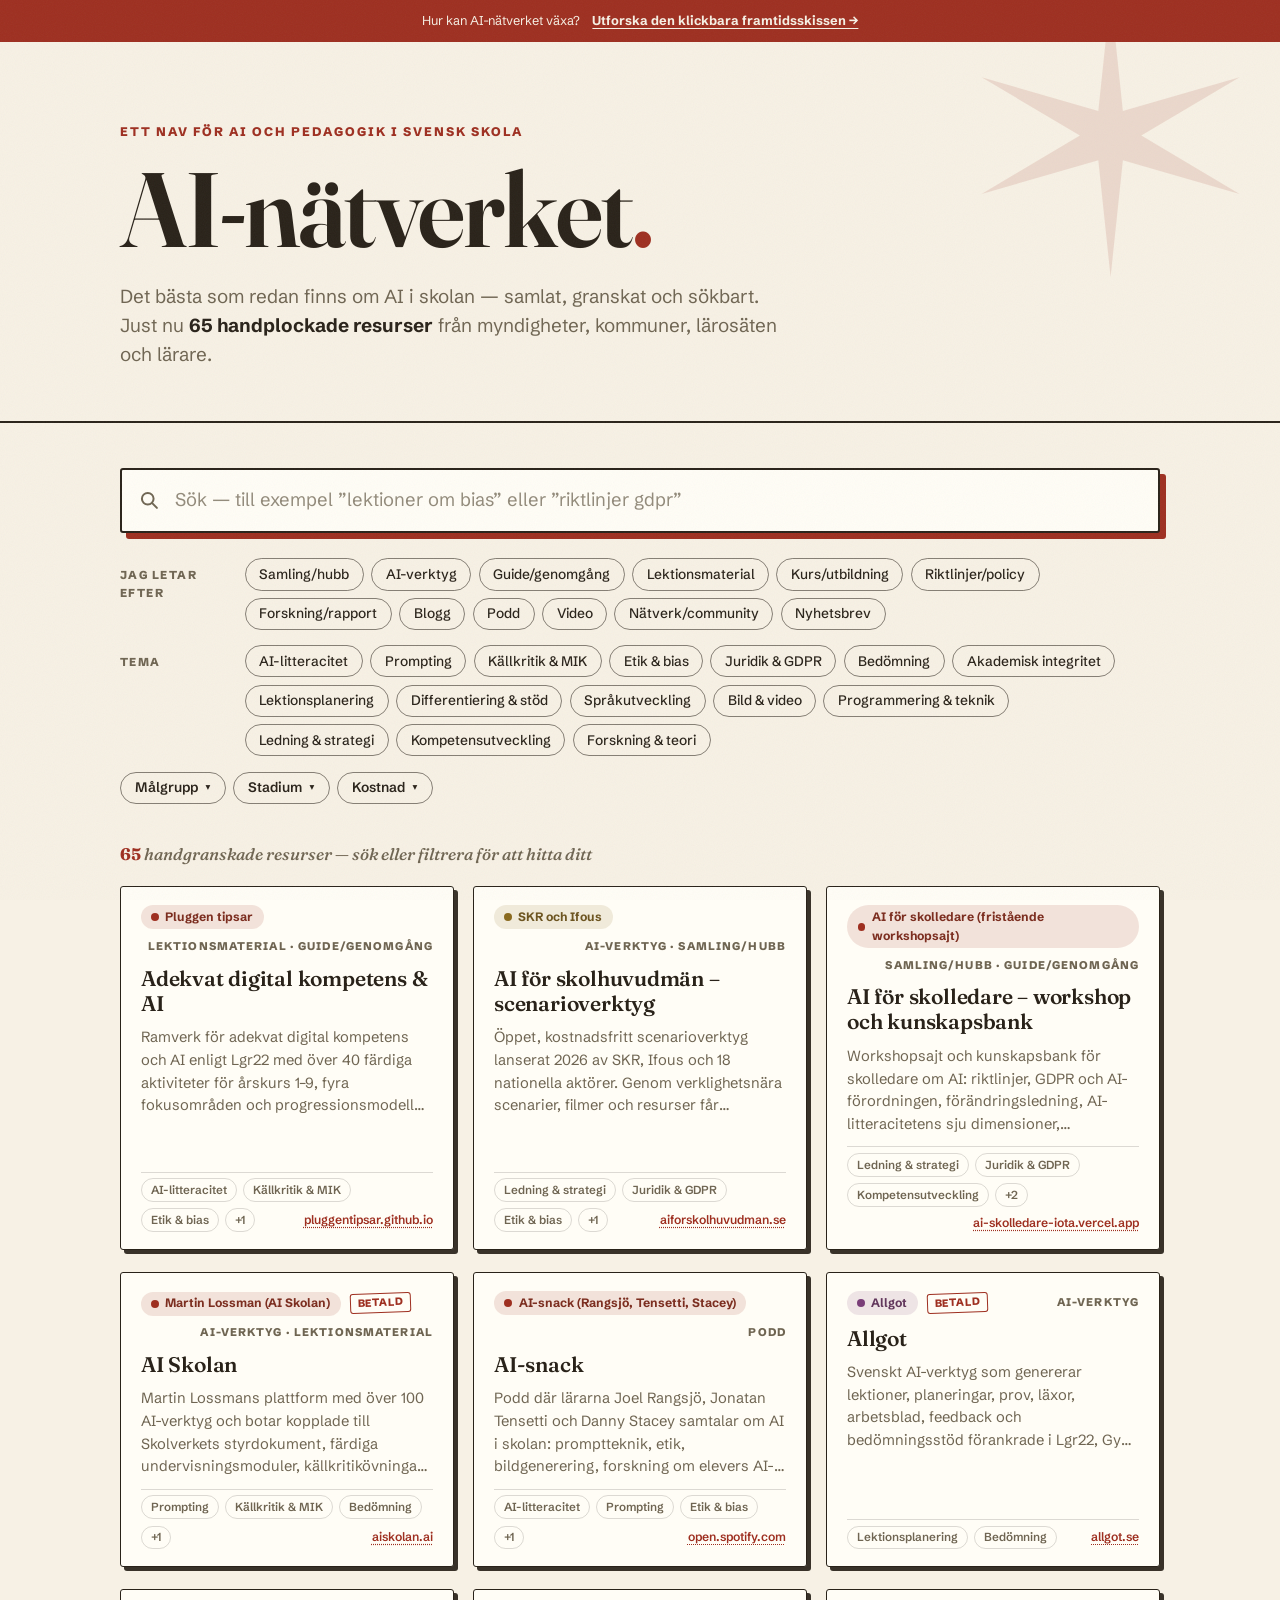
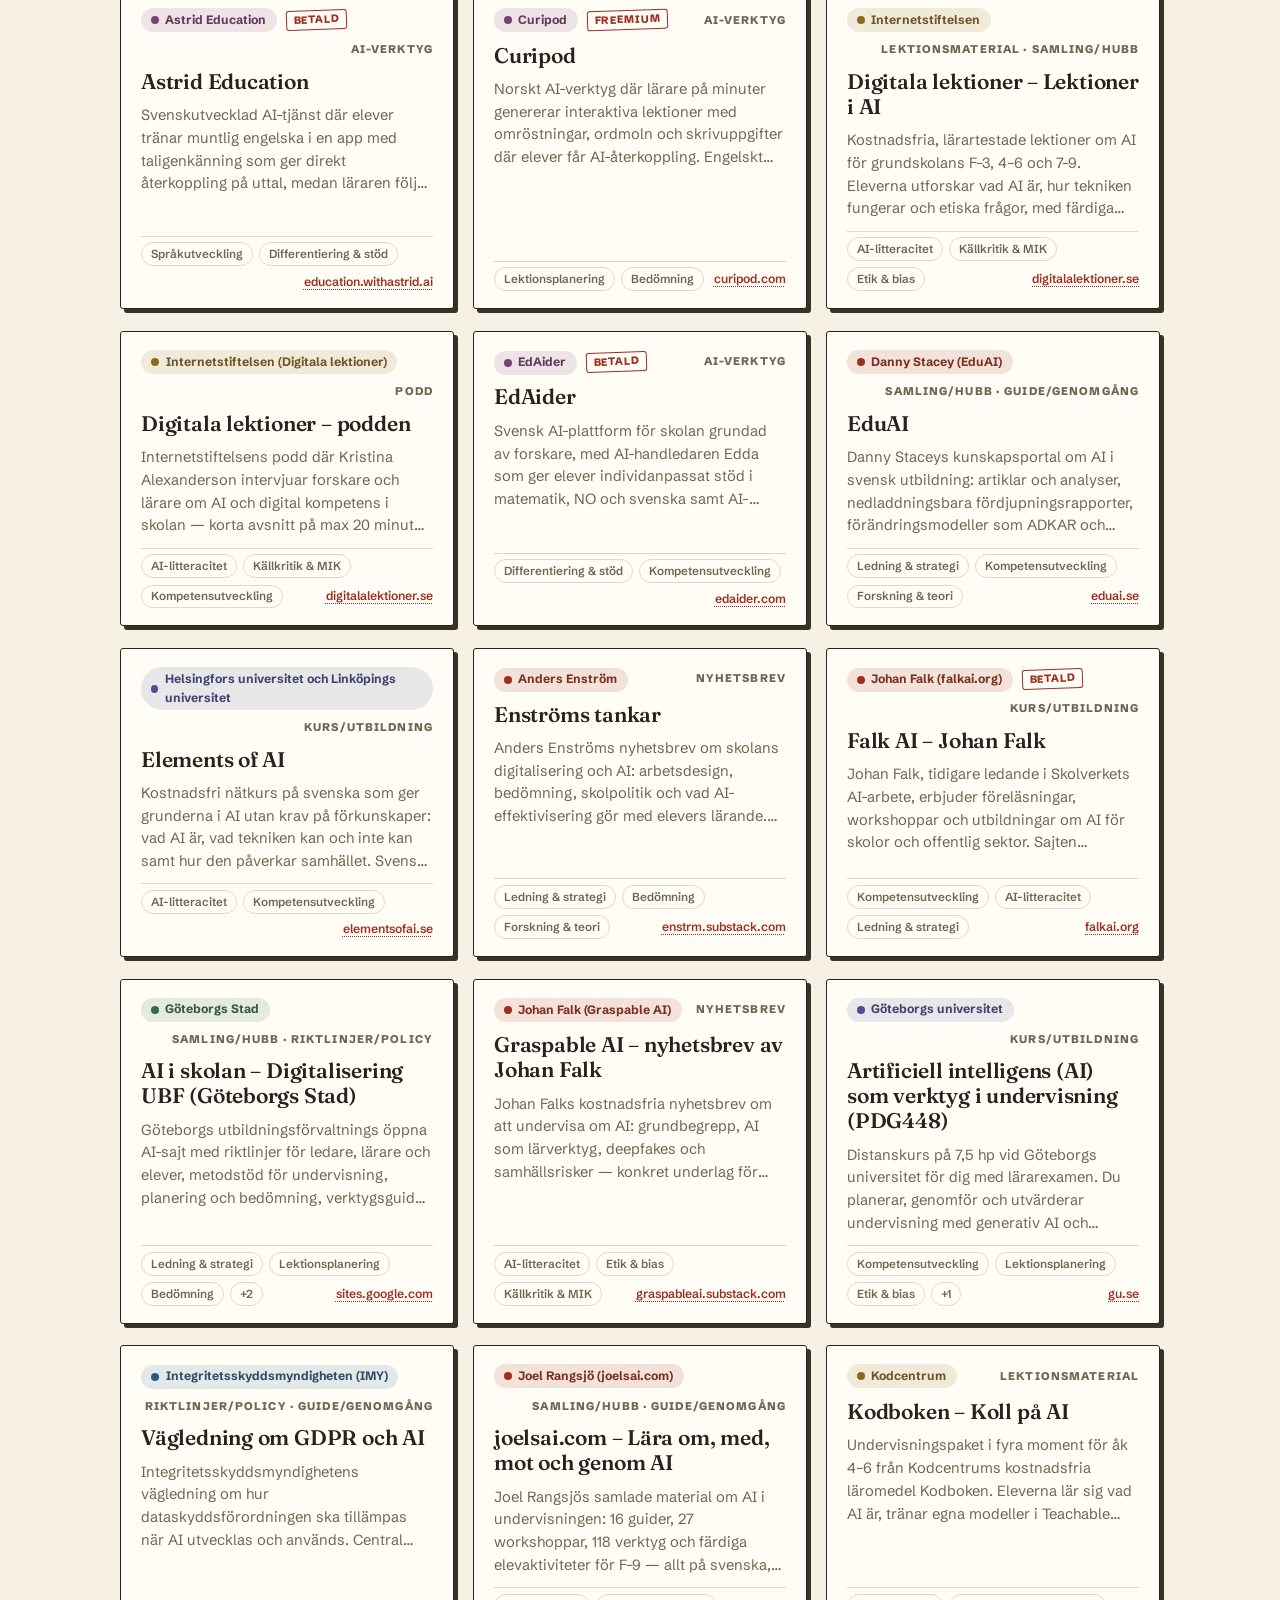
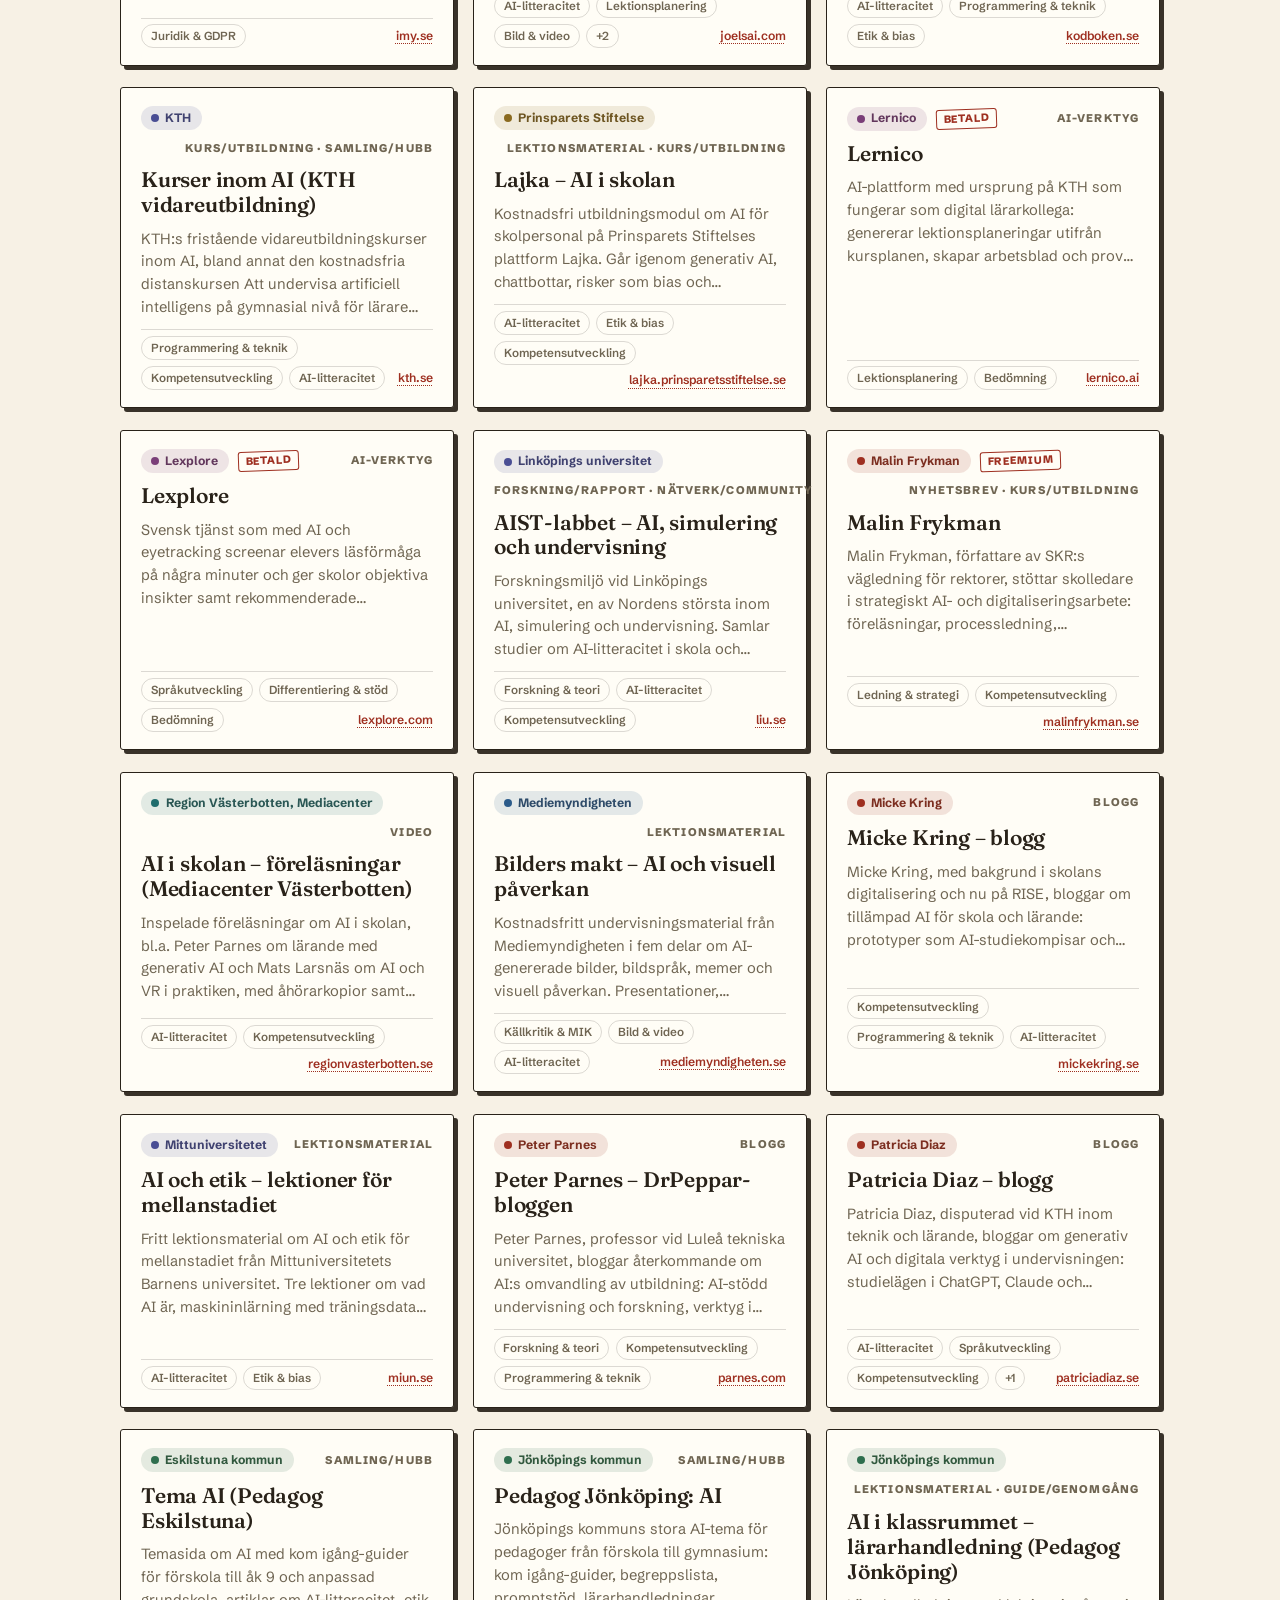
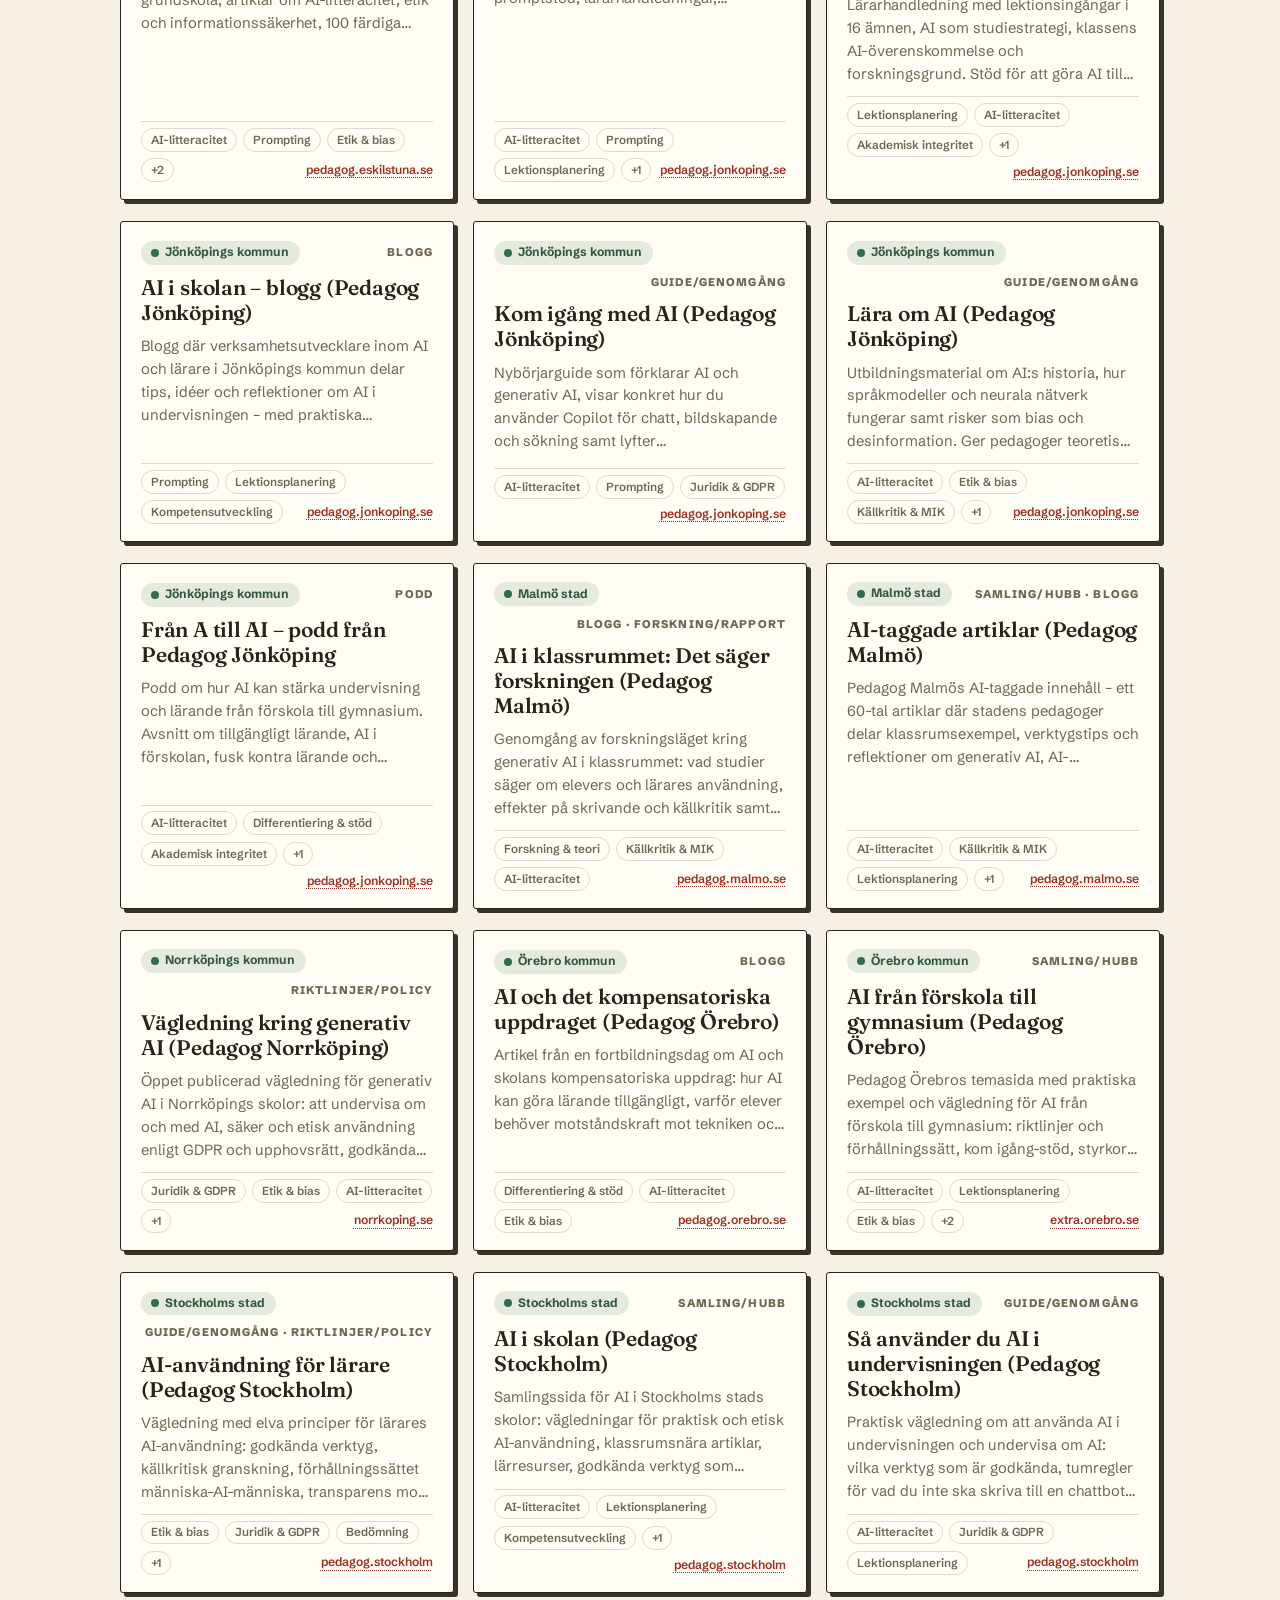
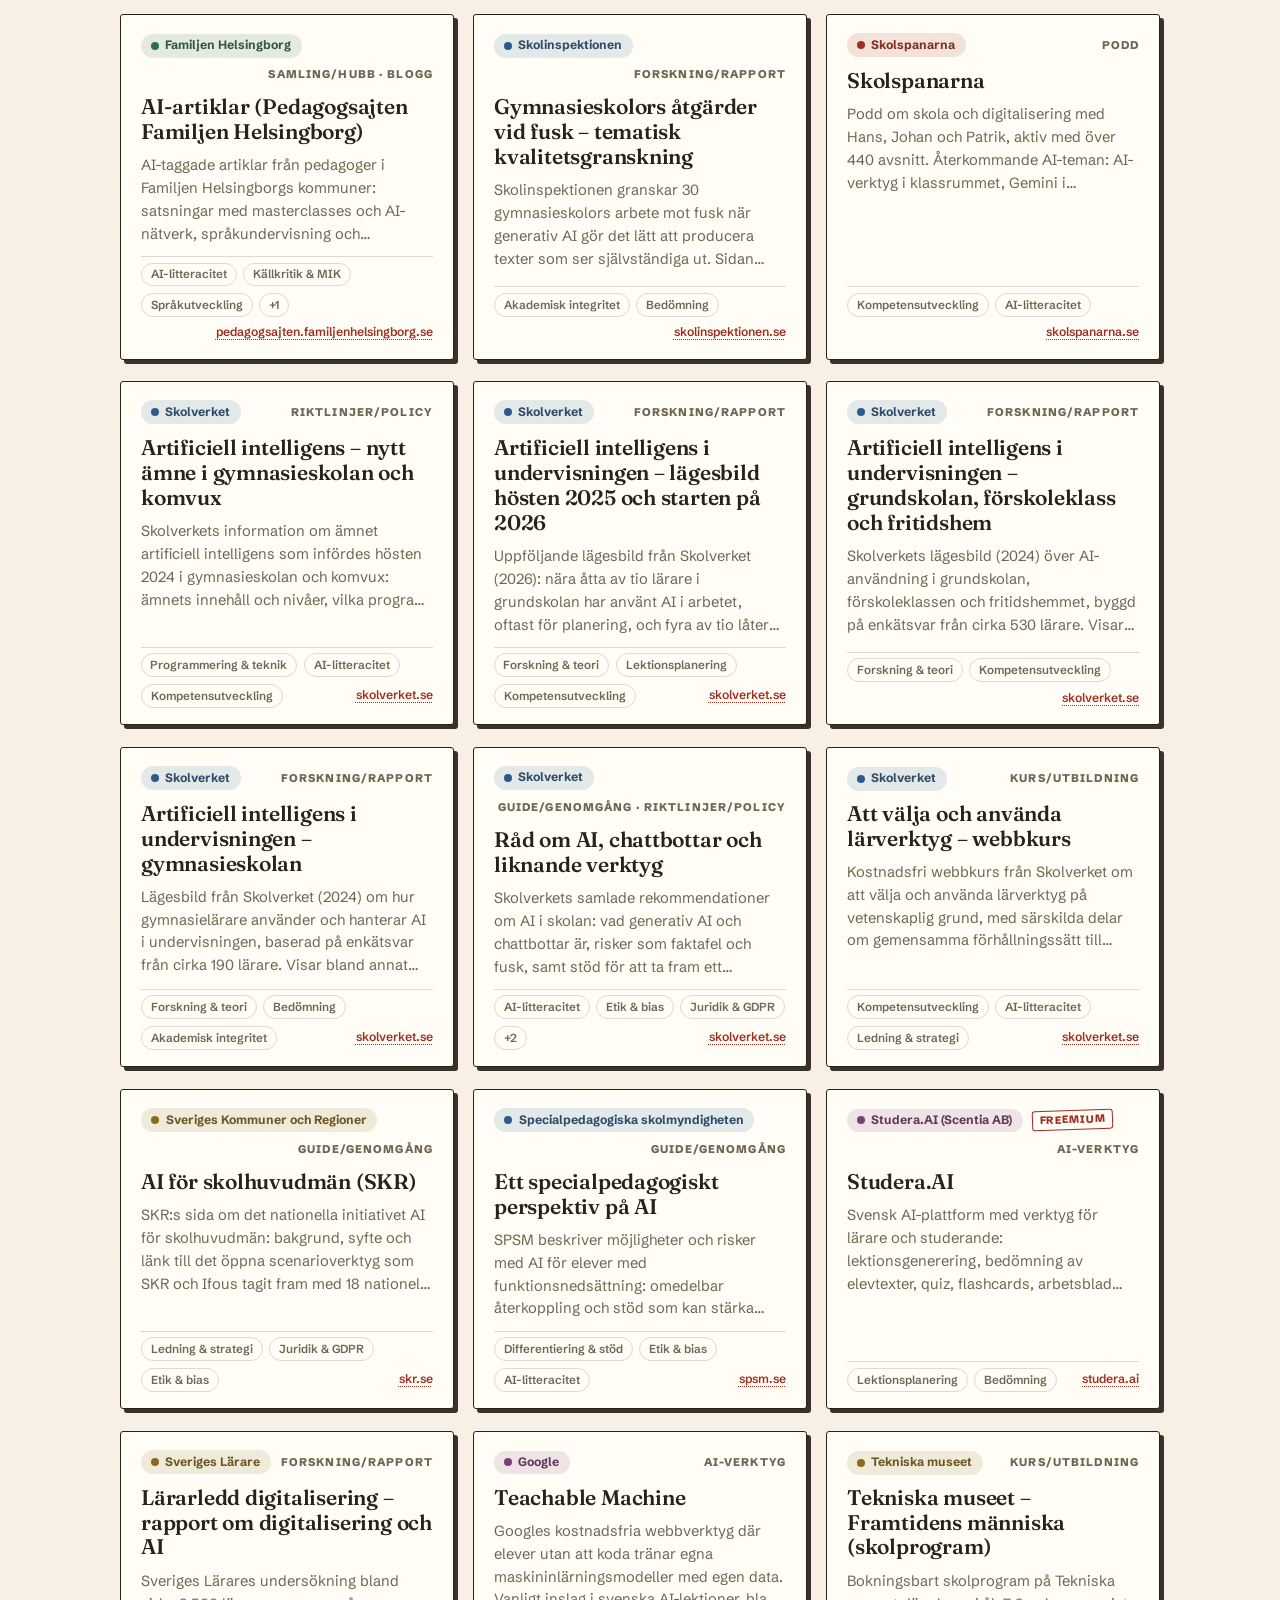
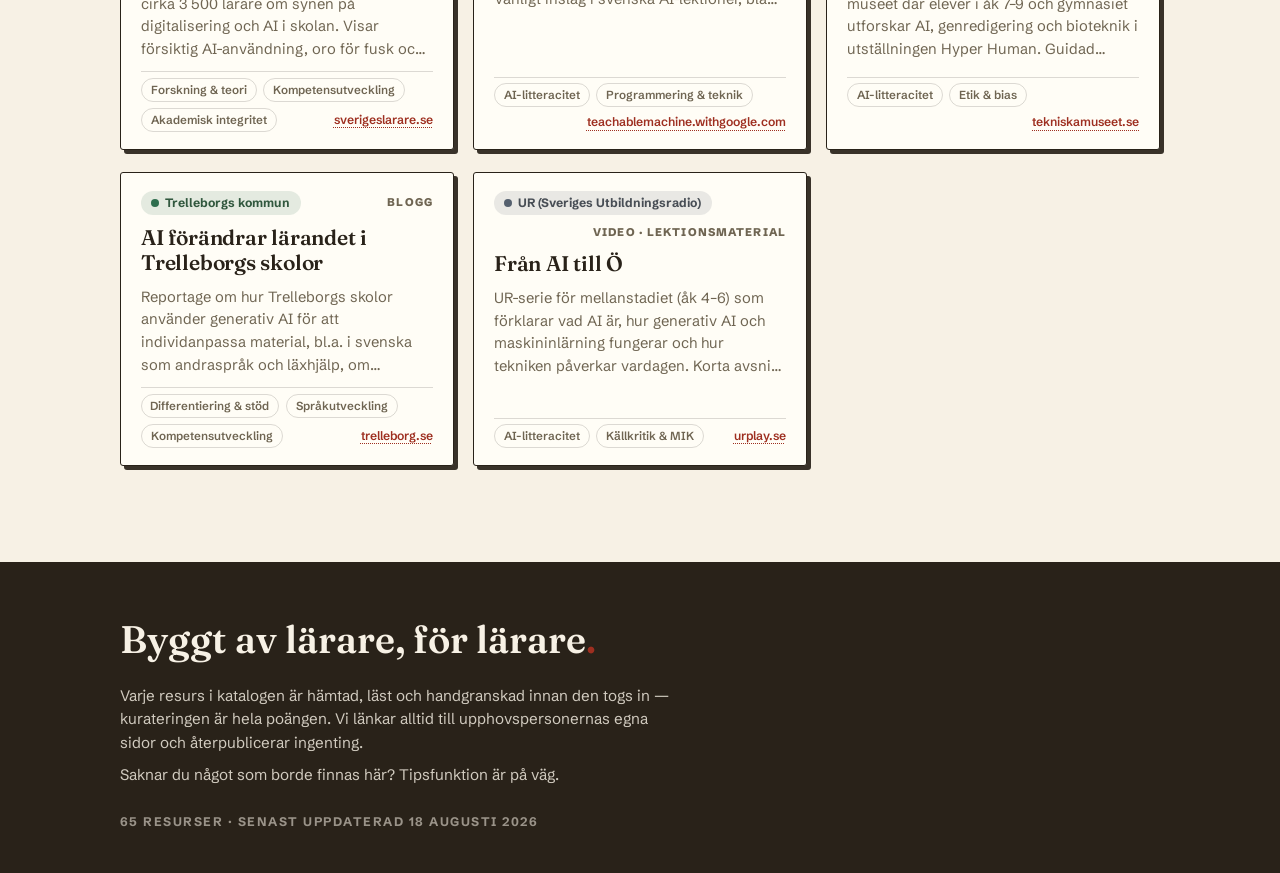
==== site/index.html @ 10282c3c "Jonkopingspiloten: insamlare, prototyp och modelldokument Indexeringspilot mot Pedagog Jonkoping med" ====
<!doctype html>
<html lang="sv">
<head>
  <meta charset="utf-8">
  <meta name="viewport" content="width=device-width, initial-scale=1">
  <title>AI-nätverket — AI och pedagogik i svensk skola</title>
  <meta name="description" content="Det bästa som redan finns om AI i skolan — samlat, granskat och sökbart. Guider, lektioner, verktyg, riktlinjer och forskning från myndigheter, kommuner och lärare.">
  <link rel="preconnect" href="https://fonts.googleapis.com">
  <link rel="preconnect" href="https://fonts.gstatic.com" crossorigin>
  <link href="https://fonts.googleapis.com/css2?family=Fraunces:ital,opsz,wght,SOFT,WONK@0,9..144,300..900,0,0..1;1,9..144,300..900,0,0..1&family=Schibsted+Grotesk:ital,wght@0,400..900;1,400..900&display=swap" rel="stylesheet">
  <link rel="stylesheet" href="stil.css">
  <link rel="icon" href="data:image/svg+xml,%3Csvg xmlns='http://www.w3.org/2000/svg' viewBox='0 0 100 100'%3E%3Ctext y='80' font-size='90'%3E✳%3C/text%3E%3C/svg%3E">
</head>
<body>

<aside class="prototyp-lank"><span>Hur kan AI-nätverket växa?</span> <a href="prototyp/index.html">Utforska den klickbara framtidsskissen →</a></aside>

<header class="topp">
  <div class="ram topp__inre">
    <svg class="topp__stjarna" viewBox="0 0 100 100" aria-hidden="true">
      <g transform="translate(50 50)">
        <path d="M0-46 L4-8 L42-19 L10 0 L42 19 L4 8 L0 46 L-4 8 L-42 19 L-10 0 L-42-19 L-4-8 Z" fill="currentColor"/>
      </g>
    </svg>
    <p class="topp__overrad">Ett nav för AI och pedagogik i svensk skola</p>
    <h1 class="topp__rubrik">AI-nätverket<span class="topp__punkt">.</span></h1>
    <p class="topp__ingress">
      Det bästa som redan finns om AI i skolan — samlat, granskat och sökbart.
      <span id="ingress-stat"></span>
    </p>
  </div>
</header>

<main>
  <section class="sok ram" aria-label="Sök i katalogen">
    <div class="sok__falt">
      <svg class="sok__ikon" viewBox="0 0 24 24" aria-hidden="true"><circle cx="10.5" cy="10.5" r="7" fill="none" stroke="currentColor" stroke-width="2.4"/><line x1="15.8" y1="15.8" x2="21.5" y2="21.5" stroke="currentColor" stroke-width="2.4" stroke-linecap="round"/></svg>
      <input id="sokfalt" type="search" autocomplete="off" spellcheck="false"
             placeholder="Sök — till exempel ”lektioner om bias” eller ”riktlinjer gdpr”"
             aria-label="Sök i katalogen">
      <button id="rensa-sok" class="sok__rensa" type="button" hidden aria-label="Rensa sökningen">×</button>
    </div>

    <div class="filter">
      <div class="filter__grupp" data-grupp="typ">
        <span class="filter__etikett">Jag letar efter</span>
        <div class="chips" id="chips-typ" role="group" aria-label="Filtrera på resurstyp"></div>
      </div>
      <div class="filter__grupp" data-grupp="teman">
        <span class="filter__etikett">Tema</span>
        <div class="chips" id="chips-teman" role="group" aria-label="Filtrera på tema"></div>
      </div>
      <div class="filter__rad">
        <details class="meny" data-grupp="malgrupp">
          <summary>Målgrupp<span class="meny__antal" hidden></span></summary>
          <div class="meny__lista"></div>
        </details>
        <details class="meny" data-grupp="stadium">
          <summary>Stadium<span class="meny__antal" hidden></span></summary>
          <div class="meny__lista"></div>
        </details>
        <details class="meny" data-grupp="kostnad">
          <summary>Kostnad<span class="meny__antal" hidden></span></summary>
          <div class="meny__lista"></div>
        </details>
        <button id="rensa-allt" class="filter__rensa" type="button" hidden>Rensa alla filter</button>
      </div>
    </div>
  </section>

  <section class="resultat ram" aria-label="Sökresultat">
    <p class="resultat__antal" id="antal" role="status" aria-live="polite"></p>
    <div class="kortnat" id="kortnat"></div>
    <div class="tomt" id="tomt" hidden>
      <p class="tomt__stjarna" aria-hidden="true">✳</p>
      <p class="tomt__rubrik">Inget här — än.</p>
      <p>Ingen resurs matchar sökningen. Prova ett bredare ord, eller
         <button class="tomt__knapp" id="tomt-rensa" type="button">rensa allt</button>.</p>
    </div>
  </section>
</main>

<footer class="fot">
  <div class="ram fot__inre">
    <p class="fot__rubrik">Byggt av lärare, för lärare<span class="topp__punkt">.</span></p>
    <p class="fot__text">
      Varje resurs i katalogen är hämtad, läst och handgranskad innan den togs in — kurateringen är
      hela poängen. Vi länkar alltid till upphovspersonernas egna sidor och återpublicerar ingenting.
    </p>
    <p class="fot__text">Saknar du något som borde finnas här? Tipsfunktion är på väg.</p>
    <p class="fot__meta" id="fot-meta"></p>
  </div>
</footer>

<script src="data.js"></script>
<script src="app.js"></script>
</body>
</html>
---- site/stil.css ----
/* AI-nätverket — svensk folkbildning möter modern redaktionell design.
   Papper, bläck och falurött; Fraunces + Schibsted Grotesk. */

:root {
  --papper: #f7f1e5;
  --kort: #fffdf6;
  --black: #292219;
  --dampad: #6f6552;
  --falu: #9e2f20;
  --falu-djup: #7f2417;
  --linje: rgba(41, 34, 25, 0.55);
  --linje-svag: rgba(41, 34, 25, 0.16);
  --skugga: rgba(41, 34, 25, 0.92);

  --k-myndighet: #2b5b8a;
  --k-kommun: #2e6e4e;
  --k-region: #1f6d6d;
  --k-larosate: #4a4e94;
  --k-organisation: #8a6a1f;
  --k-foretag: #7a3e78;
  --k-privatperson: #9e2f20;
  --k-media: #55606e;

  --display: "Fraunces", Georgia, "Times New Roman", serif;
  --grotesk: "Schibsted Grotesk", "Segoe UI", system-ui, sans-serif;
}

@media (prefers-color-scheme: dark) {
  :root {
    --papper: #1a1712;
    --kort: #232019;
    --black: #ede4d3;
    --dampad: #a89b83;
    --falu: #e0684a;
    --falu-djup: #f08a6e;
    --linje: rgba(237, 228, 211, 0.6);
    --linje-svag: rgba(237, 228, 211, 0.16);
    --skugga: rgba(0, 0, 0, 0.9);

    --k-myndighet: #7aaad8;
    --k-kommun: #7dbb97;
    --k-region: #6fb8b8;
    --k-larosate: #9c9fd8;
    --k-organisation: #cfa84e;
    --k-foretag: #c489c2;
    --k-privatperson: #e0846a;
    --k-media: #9fadbd;
  }
}

* { box-sizing: border-box; margin: 0; padding: 0; }

html { scroll-behavior: smooth; }

body {
  font-family: var(--grotesk);
  font-size: 1rem;
  line-height: 1.55;
  color: var(--black);
  background: var(--papper);
  -webkit-font-smoothing: antialiased;
}

/* Pappersgryn över hela sidan */
body::after {
  content: "";
  position: fixed;
  inset: 0;
  z-index: 999;
  pointer-events: none;
  opacity: 0.05;
  background-image: url("data:image/svg+xml,%3Csvg xmlns='http://www.w3.org/2000/svg' width='140' height='140'%3E%3Cfilter id='n'%3E%3CfeTurbulence type='fractalNoise' baseFrequency='0.9' numOctaves='2'/%3E%3C/filter%3E%3Crect width='140' height='140' filter='url(%23n)'/%3E%3C/svg%3E");
}

::selection { background: var(--falu); color: var(--papper); }

:focus-visible { outline: 3px solid var(--falu); outline-offset: 3px; }

.prototyp-lank { display: flex; flex-wrap: wrap; justify-content: center; gap: 0.3rem 0.8rem; padding: 0.7rem 1rem; background: var(--falu); color: var(--papper); font-size: 0.8rem; }
.prototyp-lank a { color: inherit; font-weight: 700; text-underline-offset: 3px; }

.ram { max-width: 1120px; margin-inline: auto; padding-inline: clamp(1.1rem, 4vw, 2.5rem); }

/* ---------- Masthuvud ---------- */

.topp { border-bottom: 2px solid var(--black); overflow: hidden; }

.topp__inre { position: relative; padding-block: clamp(2.6rem, 7vw, 5rem) clamp(2rem, 5vw, 3.2rem); }

.topp__stjarna {
  position: absolute;
  top: clamp(-60px, -6vw, -20px);
  right: clamp(-70px, -5vw, -20px);
  width: clamp(160px, 24vw, 320px);
  color: var(--falu);
  opacity: 0.12;
  animation: snurr 90s linear infinite;
}

@keyframes snurr { to { transform: rotate(360deg); } }

.topp__overrad {
  font-weight: 800;
  font-size: 0.78rem;
  letter-spacing: 0.16em;
  text-transform: uppercase;
  color: var(--falu);
  margin-bottom: 1rem;
}

.topp__rubrik {
  font-family: var(--display);
  font-weight: 620;
  font-variation-settings: "SOFT" 0, "WONK" 1;
  font-size: clamp(3rem, 9.5vw, 6.6rem);
  line-height: 0.98;
  letter-spacing: -0.02em;
  max-width: 14ch;
}

.topp__punkt { color: var(--falu); }

.topp__ingress {
  margin-top: 1.3rem;
  font-size: clamp(1.02rem, 1.6vw, 1.18rem);
  max-width: 56ch;
  color: var(--dampad);
}

.topp__ingress strong { color: var(--black); font-weight: 700; }

/* ---------- Sök ---------- */

.sok { padding-block: clamp(1.8rem, 4vw, 2.8rem) 0.6rem; }

.sok__falt {
  position: relative;
  display: flex;
  align-items: center;
  background: var(--kort);
  border: 2px solid var(--black);
  border-radius: 3px;
  box-shadow: 6px 6px 0 var(--falu);
  transition: box-shadow 0.18s ease, transform 0.18s ease;
}

.sok__falt:focus-within { transform: translate(-2px, -2px); box-shadow: 9px 9px 0 var(--falu); }

.sok__ikon { width: 1.25rem; flex: none; margin-inline: 1.05rem 0.2rem; color: var(--dampad); }

#sokfalt {
  flex: 1;
  font: inherit;
  font-size: clamp(1rem, 2vw, 1.15rem);
  color: var(--black);
  background: none;
  border: 0;
  padding: 1.02rem 0.8rem;
}

#sokfalt::placeholder { color: var(--dampad); opacity: 0.75; }
#sokfalt:focus { outline: none; }
#sokfalt::-webkit-search-cancel-button { display: none; }

.sok__rensa {
  font-size: 1.5rem;
  line-height: 1;
  color: var(--dampad);
  background: none;
  border: 0;
  padding: 0.4rem 1rem;
  cursor: pointer;
}
.sok__rensa:hover { color: var(--falu); }

/* ---------- Filter ---------- */

.filter { margin-top: 1.6rem; display: grid; gap: 0.95rem; }

.filter__grupp { display: grid; grid-template-columns: 7.2rem 1fr; gap: 0.6rem; align-items: baseline; }

.filter__etikett {
  font-weight: 800;
  font-size: 0.72rem;
  letter-spacing: 0.13em;
  text-transform: uppercase;
  color: var(--dampad);
  padding-top: 0.35rem;
}

.chips { display: flex; flex-wrap: wrap; gap: 0.45rem; }

.chip {
  font: inherit;
  font-size: 0.86rem;
  font-weight: 500;
  color: var(--black);
  background: none;
  border: 1.5px solid var(--linje);
  border-radius: 999px;
  padding: 0.28rem 0.85rem;
  cursor: pointer;
  transition: background 0.13s ease, color 0.13s ease, border-color 0.13s ease;
}

.chip:hover { border-color: var(--black); }

.chip[aria-pressed="true"] { background: var(--black); border-color: var(--black); color: var(--papper); }

#chips-teman .chip[aria-pressed="true"] { background: var(--falu); border-color: var(--falu); color: #fff8ef; }

.filter__rad { display: flex; flex-wrap: wrap; gap: 0.45rem; align-items: center; }

.meny { position: relative; }

.meny > summary {
  list-style: none;
  display: inline-flex;
  align-items: center;
  gap: 0.45rem;
  font-size: 0.86rem;
  font-weight: 600;
  border: 1.5px solid var(--linje);
  border-radius: 999px;
  padding: 0.28rem 0.9rem;
  cursor: pointer;
  user-select: none;
}
.meny > summary::-webkit-details-marker { display: none; }
.meny > summary::after { content: "▾"; font-size: 0.7em; transition: transform 0.15s ease; }
.meny[open] > summary::after { transform: rotate(180deg); }
.meny[open] > summary, .meny > summary:hover { border-color: var(--black); }

.meny__antal {
  background: var(--falu);
  color: #fff8ef;
  font-size: 0.7rem;
  font-weight: 800;
  border-radius: 999px;
  padding: 0.05rem 0.45rem;
}

.meny__lista {
  position: absolute;
  z-index: 40;
  top: calc(100% + 0.55rem);
  left: 0;
  min-width: 240px;
  background: var(--kort);
  border: 2px solid var(--black);
  border-radius: 3px;
  box-shadow: 6px 6px 0 var(--skugga);
  padding: 0.55rem;
  display: grid;
  gap: 0.1rem;
}

.meny__lista label {
  display: flex;
  align-items: center;
  gap: 0.6rem;
  font-size: 0.92rem;
  padding: 0.34rem 0.5rem;
  border-radius: 3px;
  cursor: pointer;
}
.meny__lista label:hover { background: var(--linje-svag); }
.meny__lista input { accent-color: var(--falu); width: 1rem; height: 1rem; }

.filter__rensa {
  font: inherit;
  font-size: 0.86rem;
  font-weight: 600;
  color: var(--falu);
  background: none;
  border: 0;
  padding: 0.28rem 0.5rem;
  cursor: pointer;
  text-decoration: underline;
  text-underline-offset: 3px;
}

/* ---------- Resultat ---------- */

.resultat { padding-block: 1.7rem 4rem; }

.resultat__antal {
  font-family: var(--display);
  font-style: italic;
  font-weight: 500;
  font-size: 1.05rem;
  color: var(--dampad);
  margin-bottom: 1.2rem;
}
.resultat__antal em { font-style: normal; color: var(--falu); font-weight: 700; }

.kortnat {
  display: grid;
  grid-template-columns: repeat(auto-fill, minmax(305px, 1fr));
  gap: 1.35rem 1.2rem;
}

.kort {
  display: block;
  color: inherit;
  text-decoration: none;
  background: var(--kort);
  border: 1.5px solid var(--black);
  border-radius: 3px;
  box-shadow: 4px 4px 0 var(--skugga);
  padding: 1.15rem 1.25rem 1.05rem;
  transition: transform 0.16s ease, box-shadow 0.16s ease;
  animation: kort-upp 0.45s cubic-bezier(0.2, 0.7, 0.3, 1) both;
  animation-delay: calc(var(--i) * 45ms);
  display: flex;
  flex-direction: column;
  gap: 0.65rem;
}

@keyframes kort-upp {
  from { opacity: 0; transform: translateY(16px); }
  to { opacity: 1; transform: none; }
}

.kort:hover { transform: translate(-3px, -3px); box-shadow: 7px 7px 0 var(--falu); }

.kort__topp { display: flex; align-items: center; gap: 0.55rem; flex-wrap: wrap; }

.kalla {
  --k: var(--k-media);
  display: inline-flex;
  align-items: center;
  gap: 0.4rem;
  font-size: 0.76rem;
  font-weight: 700;
  color: color-mix(in oklab, var(--k) 72%, var(--black));
  background: color-mix(in oklab, var(--k) 13%, transparent);
  border-radius: 999px;
  padding: 0.16rem 0.65rem;
}
.kalla::before { content: ""; width: 0.5rem; height: 0.5rem; border-radius: 50%; background: var(--k); }

.kort__typ {
  margin-left: auto;
  font-size: 0.7rem;
  font-weight: 800;
  letter-spacing: 0.1em;
  text-transform: uppercase;
  color: var(--dampad);
  white-space: nowrap;
}

.kort__stampel {
  font-size: 0.66rem;
  font-weight: 800;
  letter-spacing: 0.09em;
  text-transform: uppercase;
  color: var(--falu);
  border: 1.5px solid var(--falu);
  border-radius: 3px;
  padding: 0.06rem 0.4rem;
  transform: rotate(-2deg);
}

.kort h3 {
  font-family: var(--display);
  font-weight: 580;
  font-size: 1.32rem;
  line-height: 1.18;
  letter-spacing: -0.01em;
}

.kort:hover h3 { color: var(--falu); }

.kort__beskrivning {
  font-size: 0.92rem;
  color: var(--dampad);
  display: -webkit-box;
  -webkit-line-clamp: 4;
  -webkit-box-orient: vertical;
  overflow: hidden;
}

.kort__fot {
  margin-top: auto;
  display: flex;
  align-items: center;
  gap: 0.4rem;
  flex-wrap: wrap;
  padding-top: 0.35rem;
  border-top: 1px solid var(--linje-svag);
}

.tagg {
  font-size: 0.73rem;
  font-weight: 600;
  color: var(--dampad);
  border: 1px solid var(--linje-svag);
  border-radius: 999px;
  padding: 0.12rem 0.55rem;
}

.kort__doman {
  margin-left: auto;
  font-size: 0.76rem;
  font-weight: 600;
  color: var(--falu);
  text-decoration: underline dotted;
  text-underline-offset: 3px;
}

/* ---------- Tomt läge ---------- */

.tomt { text-align: center; padding: 4rem 1rem 2rem; }
.tomt__stjarna { font-size: 3rem; color: var(--falu); animation: snurr 30s linear infinite; display: inline-block; }
.tomt__rubrik { font-family: var(--display); font-weight: 600; font-size: 1.8rem; margin: 0.6rem 0 0.4rem; }
.tomt p { color: var(--dampad); }
.tomt__knapp {
  font: inherit;
  color: var(--falu);
  background: none;
  border: 0;
  cursor: pointer;
  text-decoration: underline;
  text-underline-offset: 3px;
}

/* ---------- Fot ---------- */

.fot { background: var(--black); color: var(--papper); margin-top: 2rem; }

@media (prefers-color-scheme: dark) {
  .fot { background: #11100c; border-top: 1px solid var(--linje-svag); }
}

.fot__inre { padding-block: 3rem 2.6rem; }

.fot__rubrik {
  font-family: var(--display);
  font-weight: 600;
  font-variation-settings: "SOFT" 0, "WONK" 1;
  font-size: clamp(1.6rem, 4vw, 2.4rem);
  margin-bottom: 0.9rem;
}

.fot__text { max-width: 62ch; font-size: 0.95rem; opacity: 0.82; margin-bottom: 0.55rem; }

.fot__meta {
  margin-top: 1.6rem;
  font-size: 0.78rem;
  font-weight: 700;
  letter-spacing: 0.12em;
  text-transform: uppercase;
  opacity: 0.55;
}

/* ---------- Mobil ---------- */

@media (max-width: 680px) {
  .filter__grupp { grid-template-columns: 1fr; gap: 0.3rem; }
  .filter__etikett { padding-top: 0; }
  .kortnat { grid-template-columns: 1fr; }
  .kort__typ { display: none; }
}

@media (prefers-reduced-motion: reduce) {
  .topp__stjarna, .tomt__stjarna { animation: none; }
  .kort { animation: none; }
  .sok__falt, .kort, .chip { transition: none; }
}
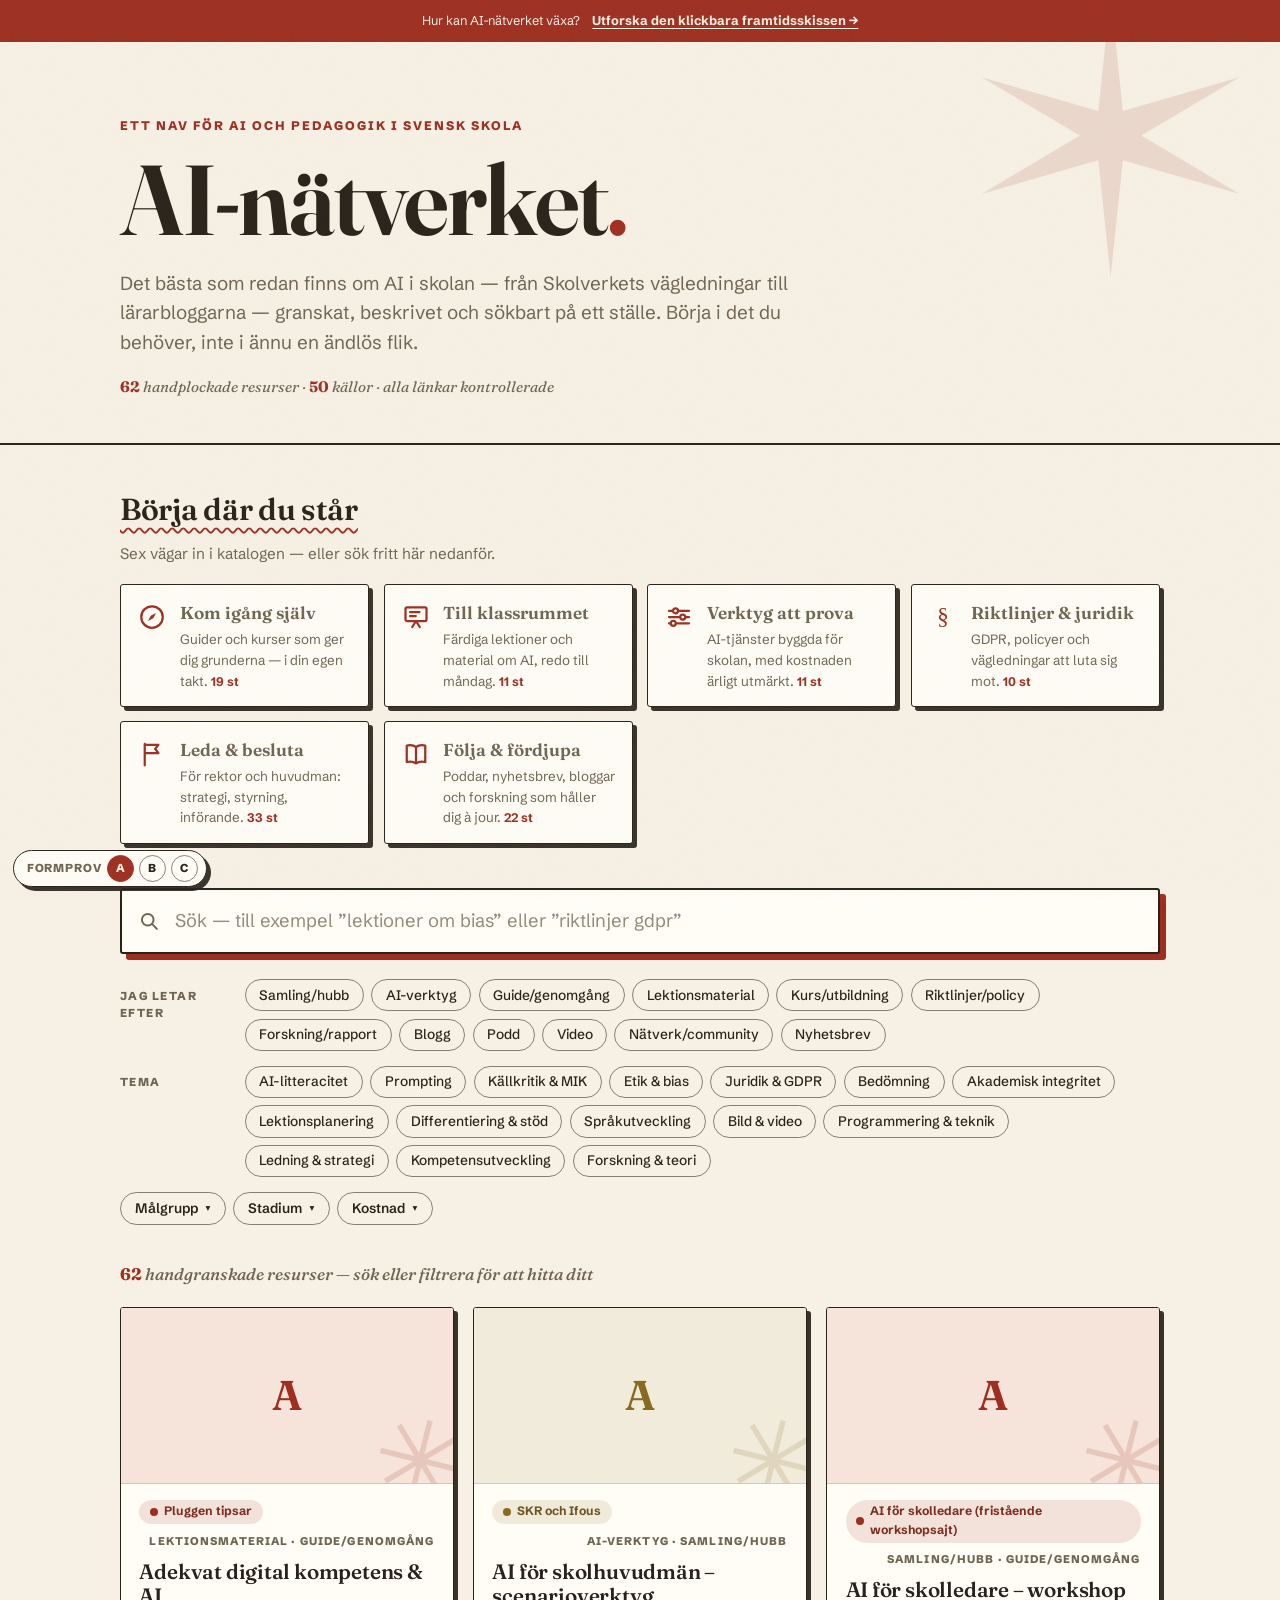
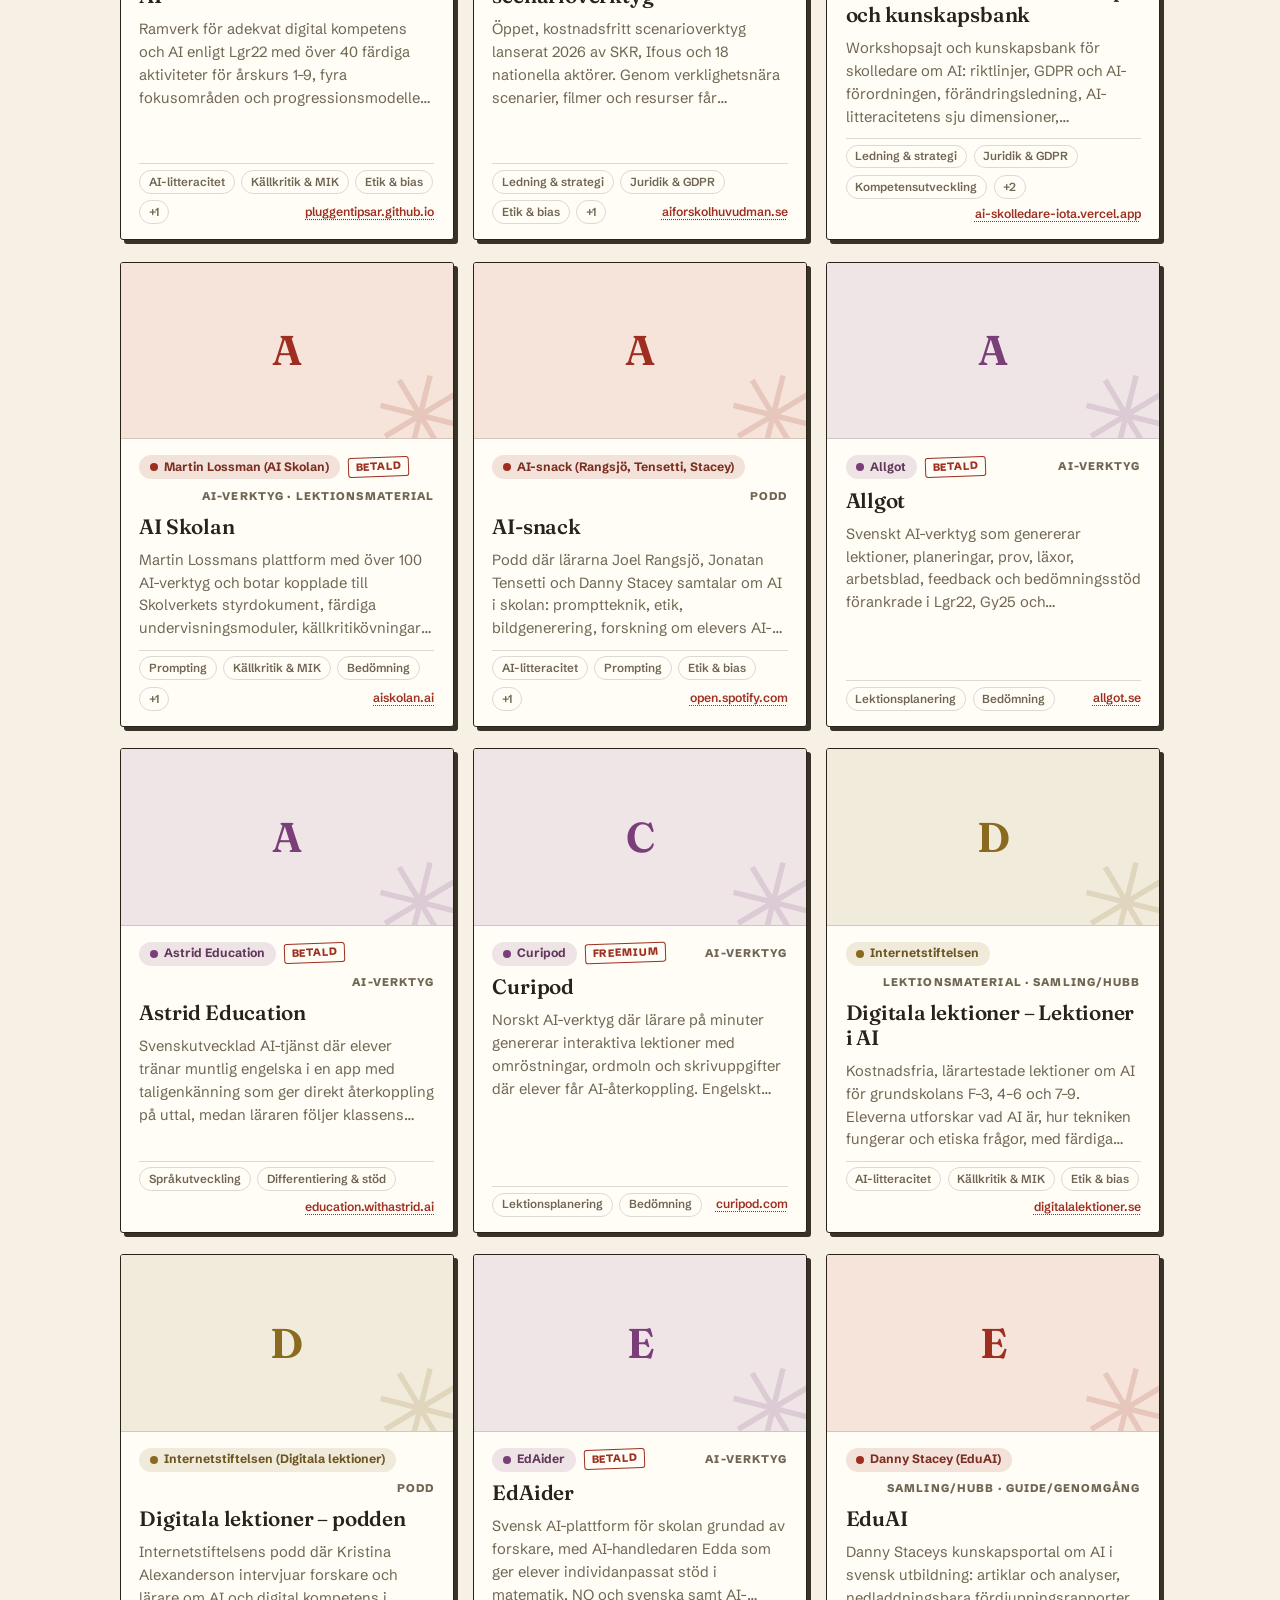
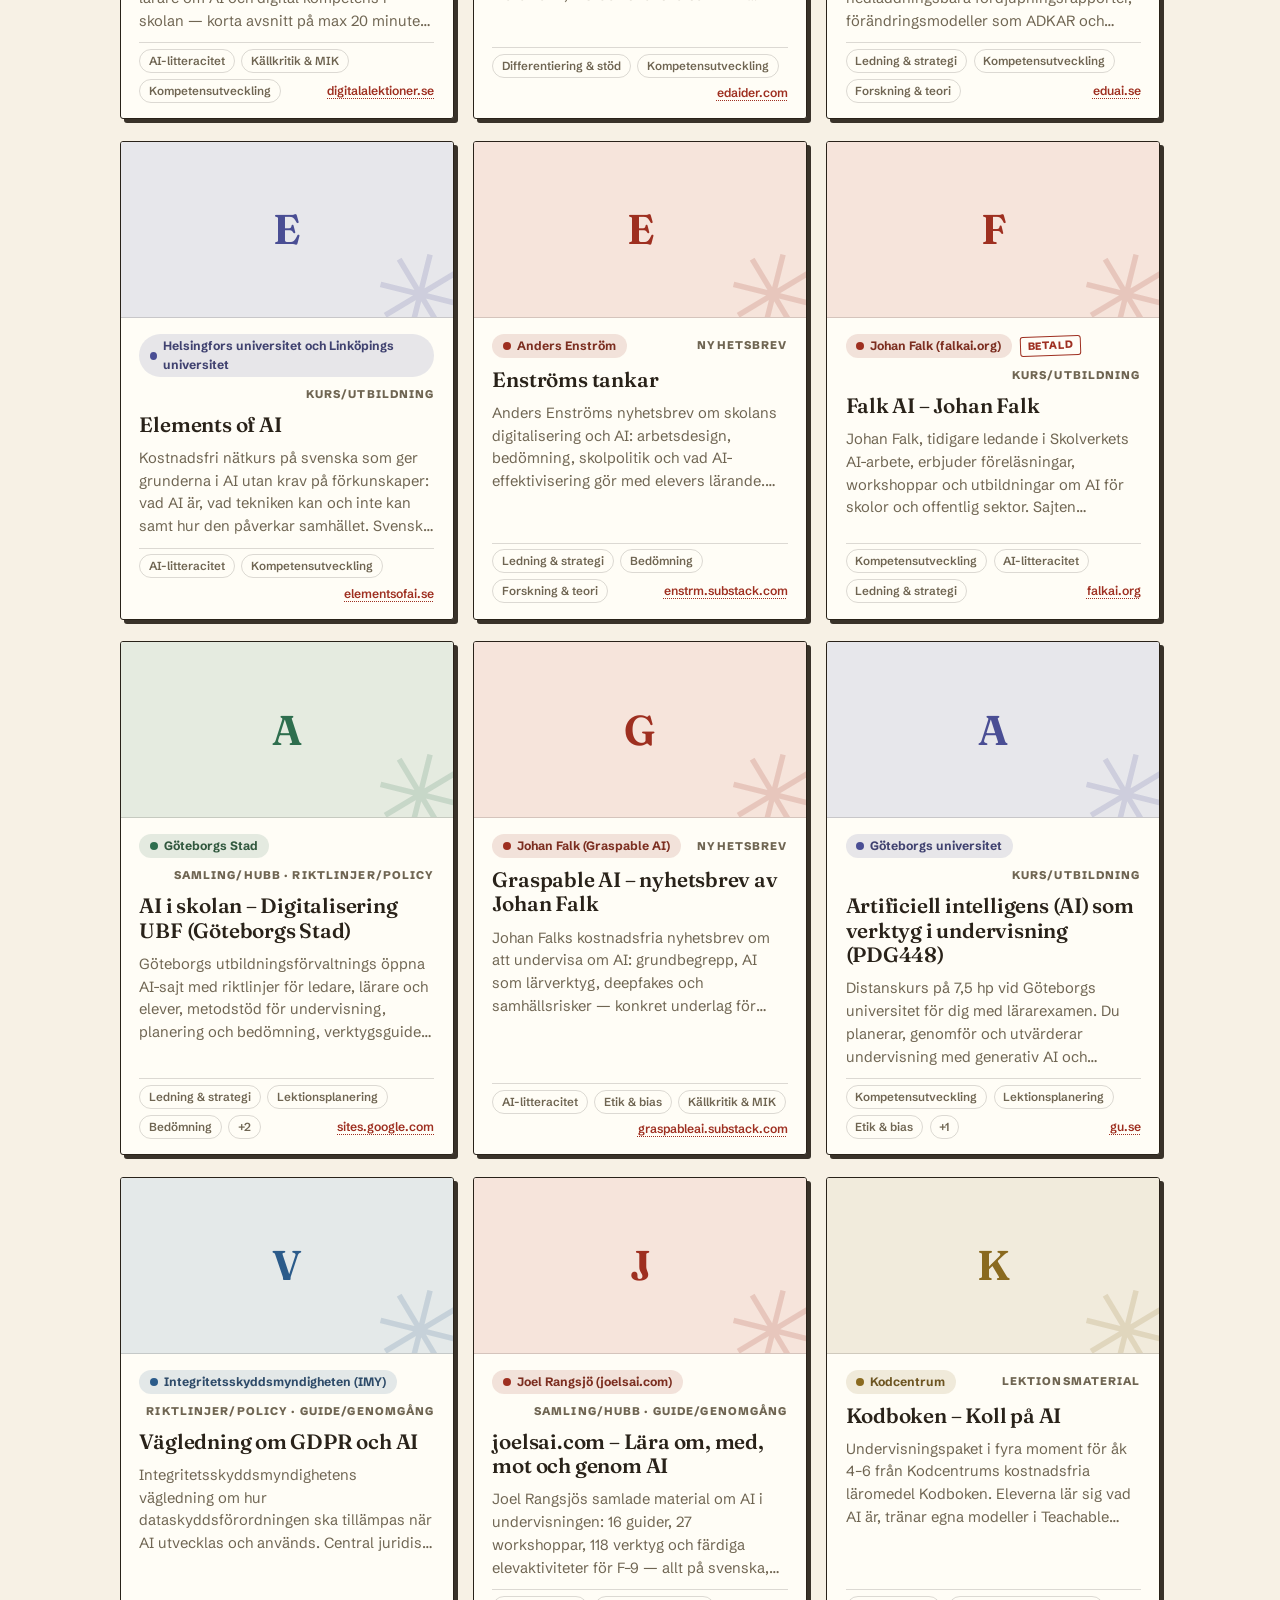
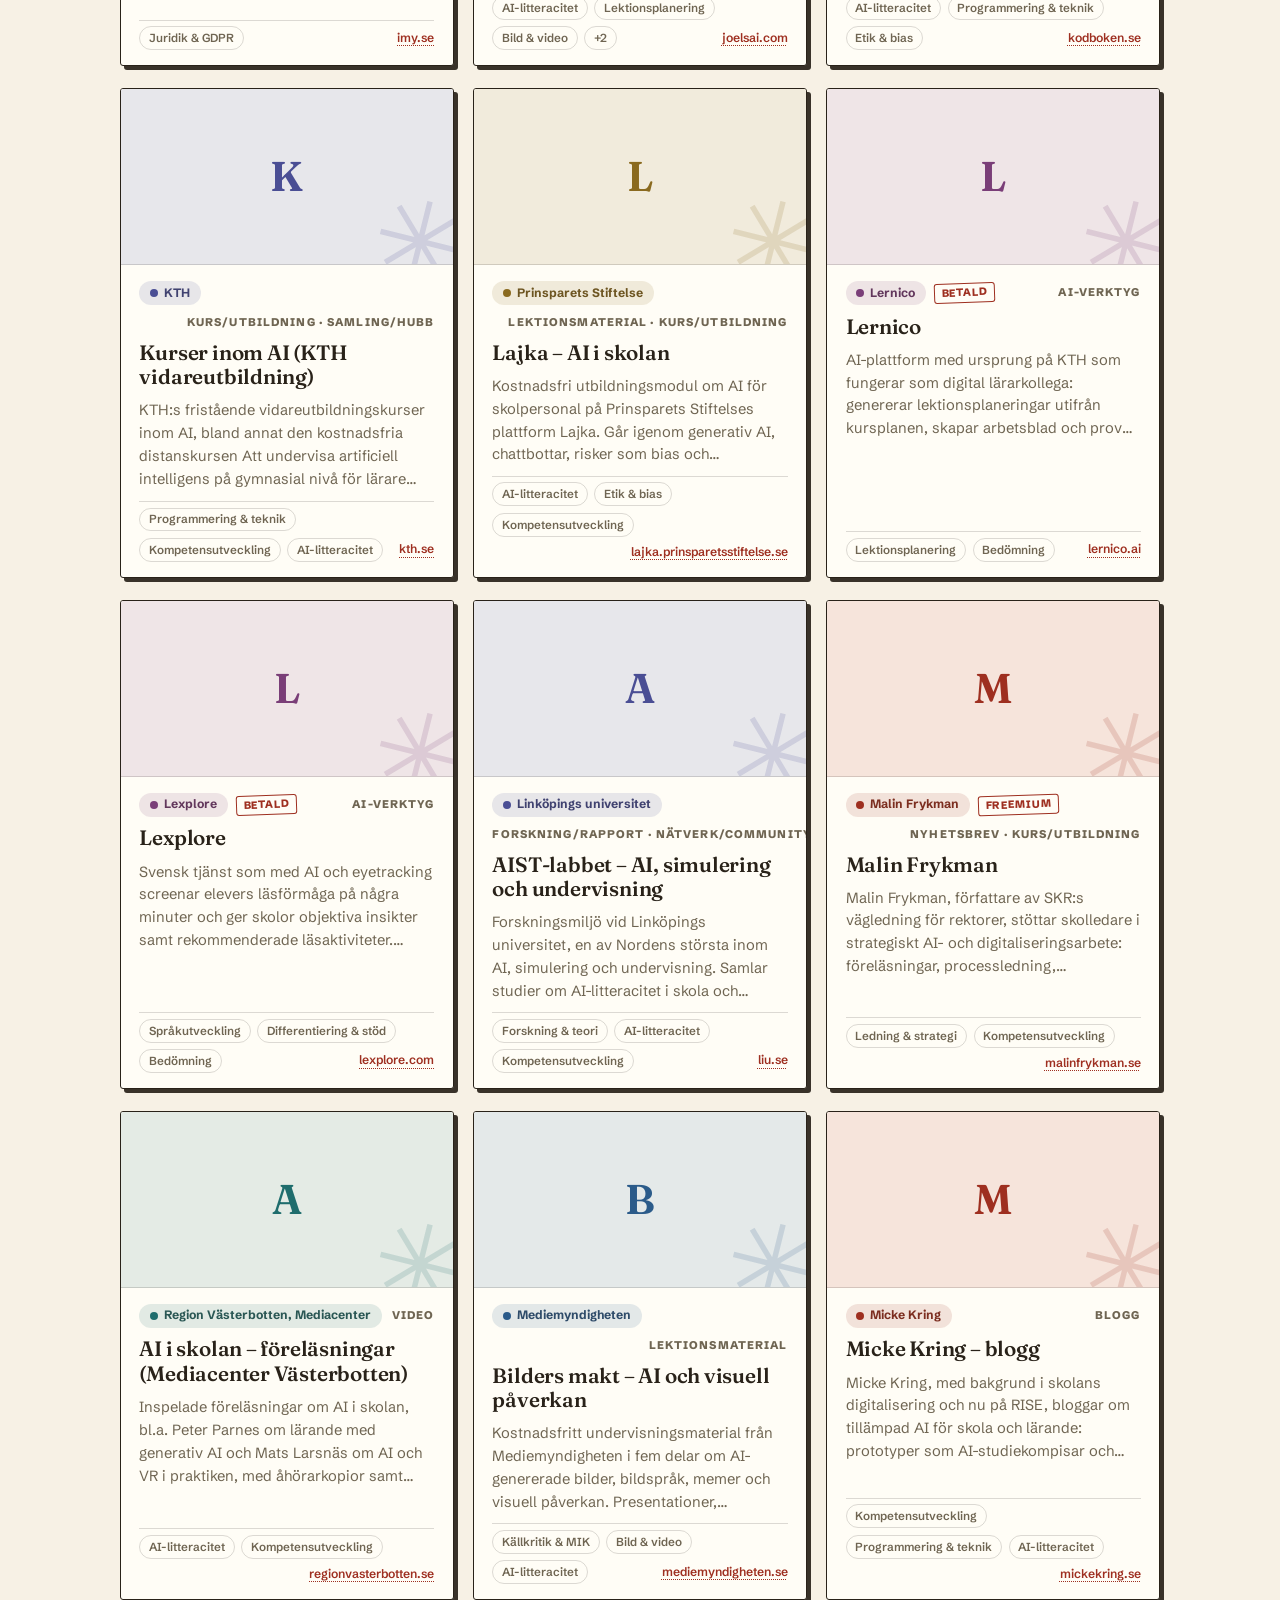
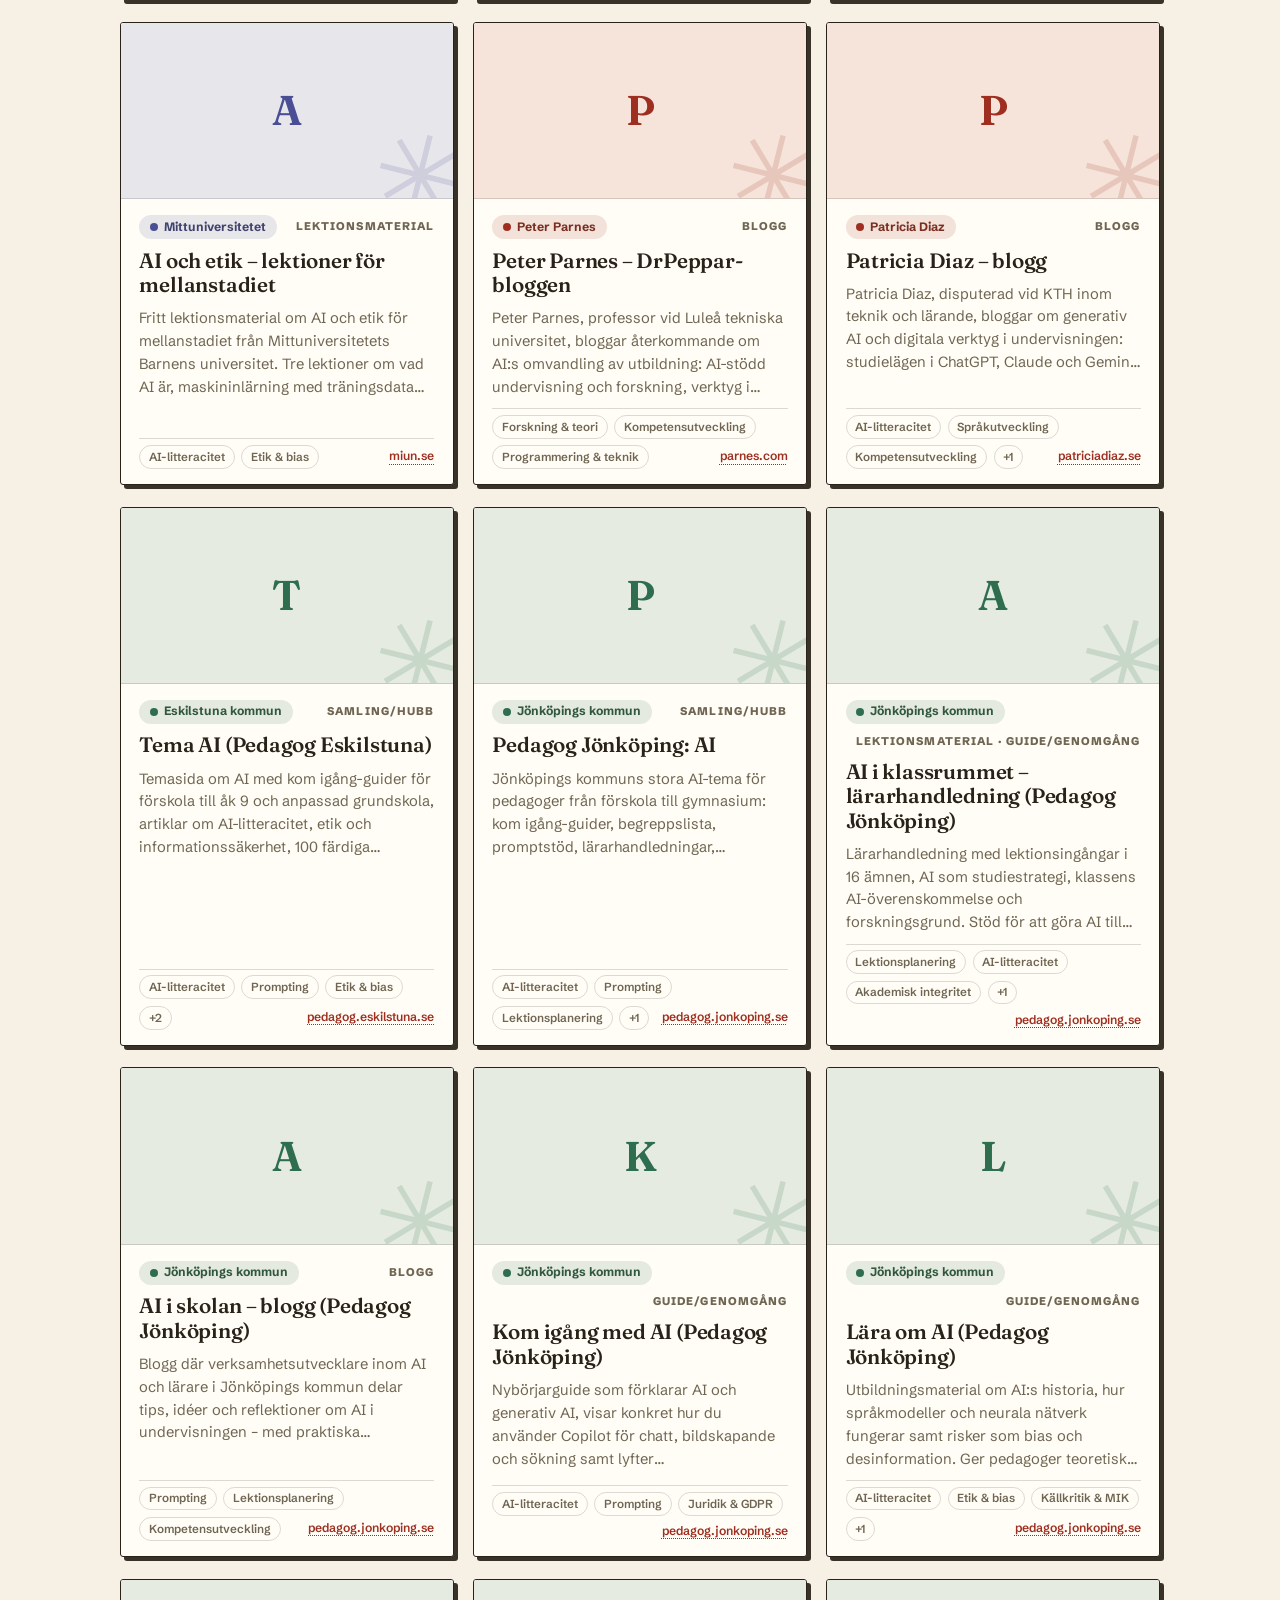
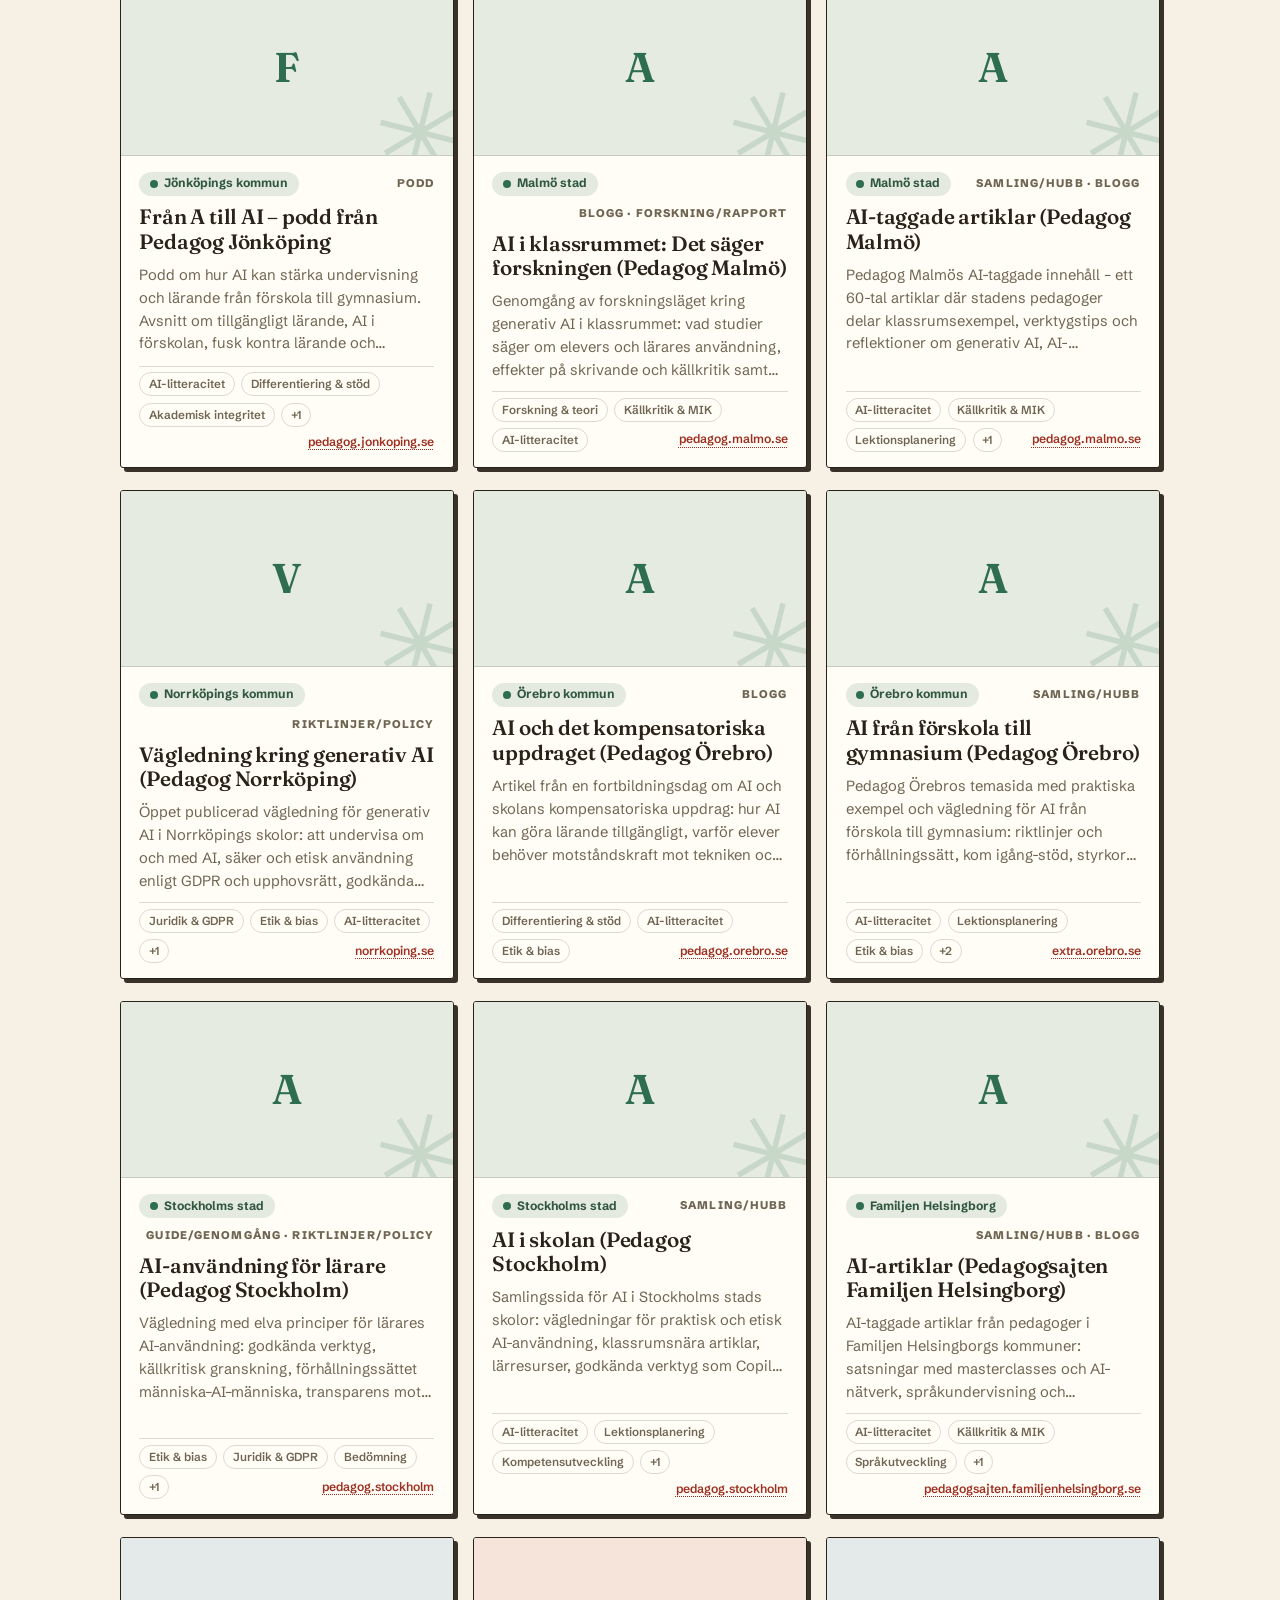
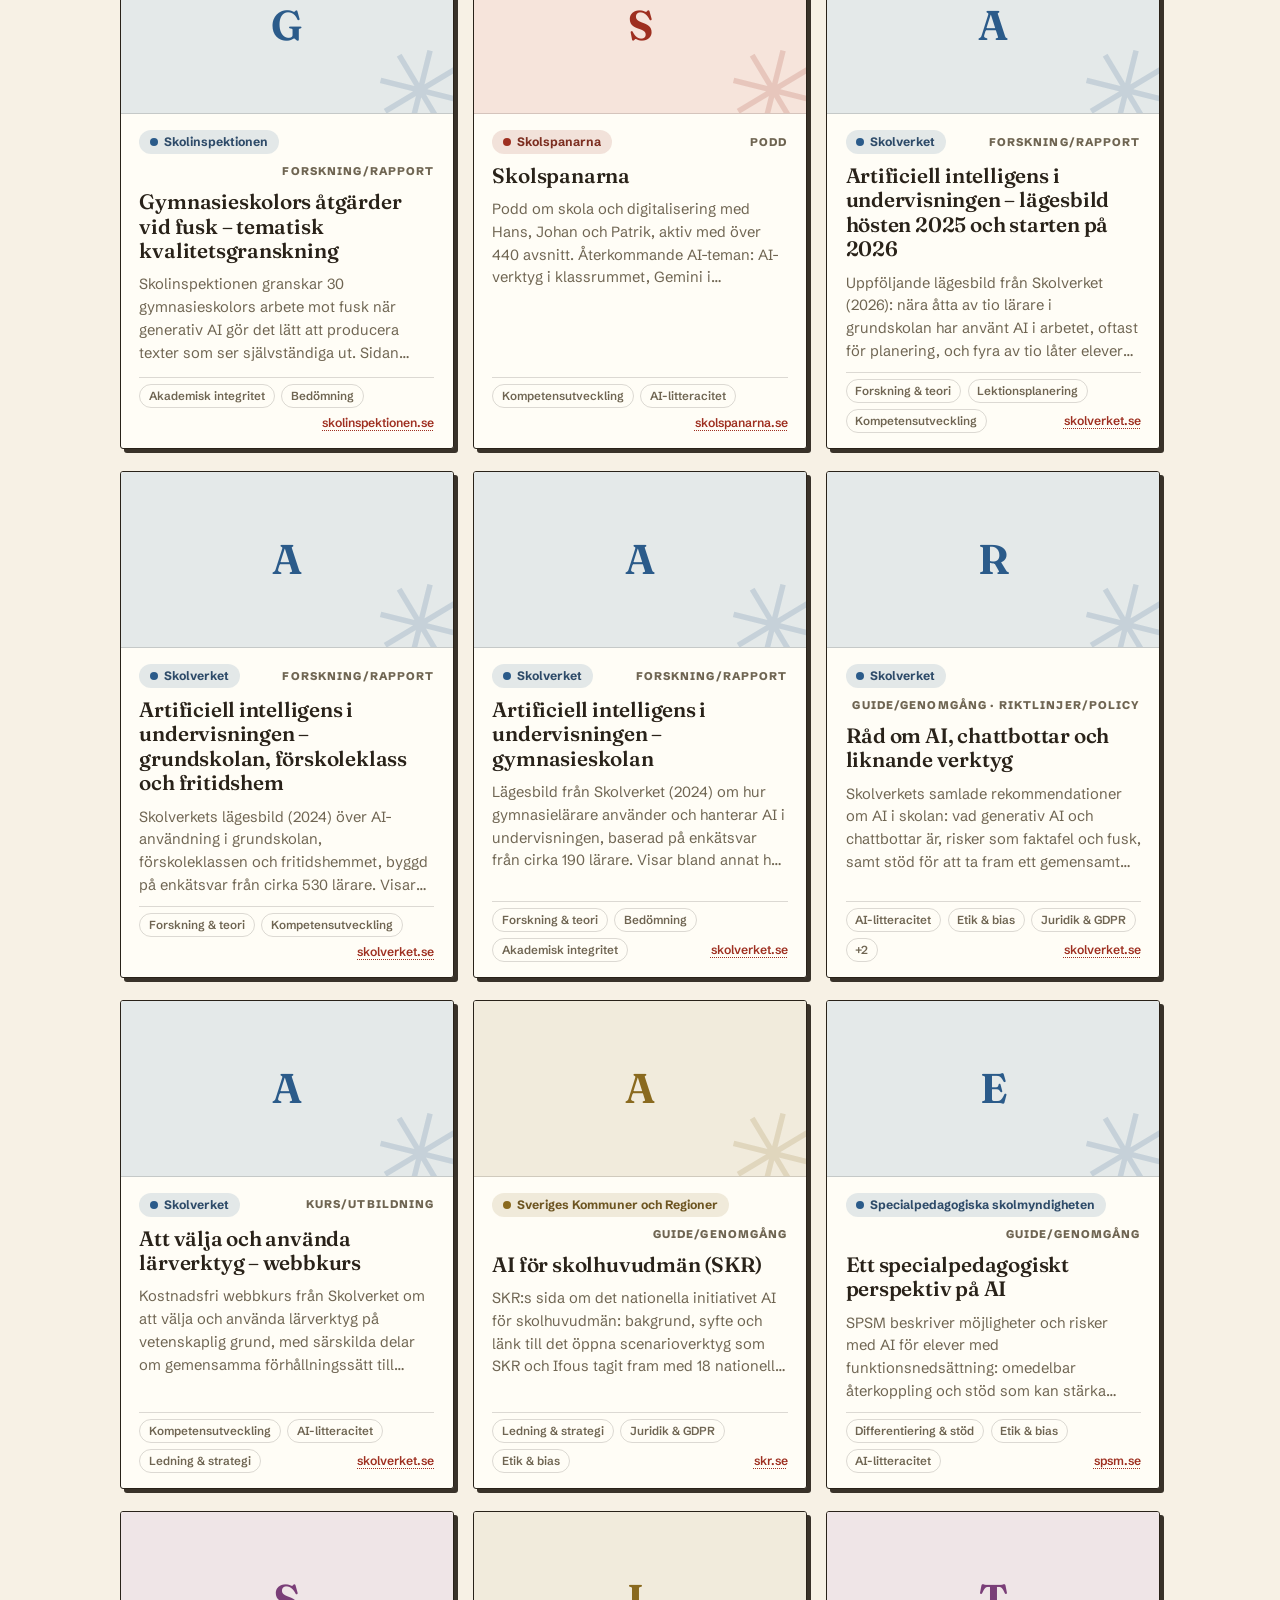
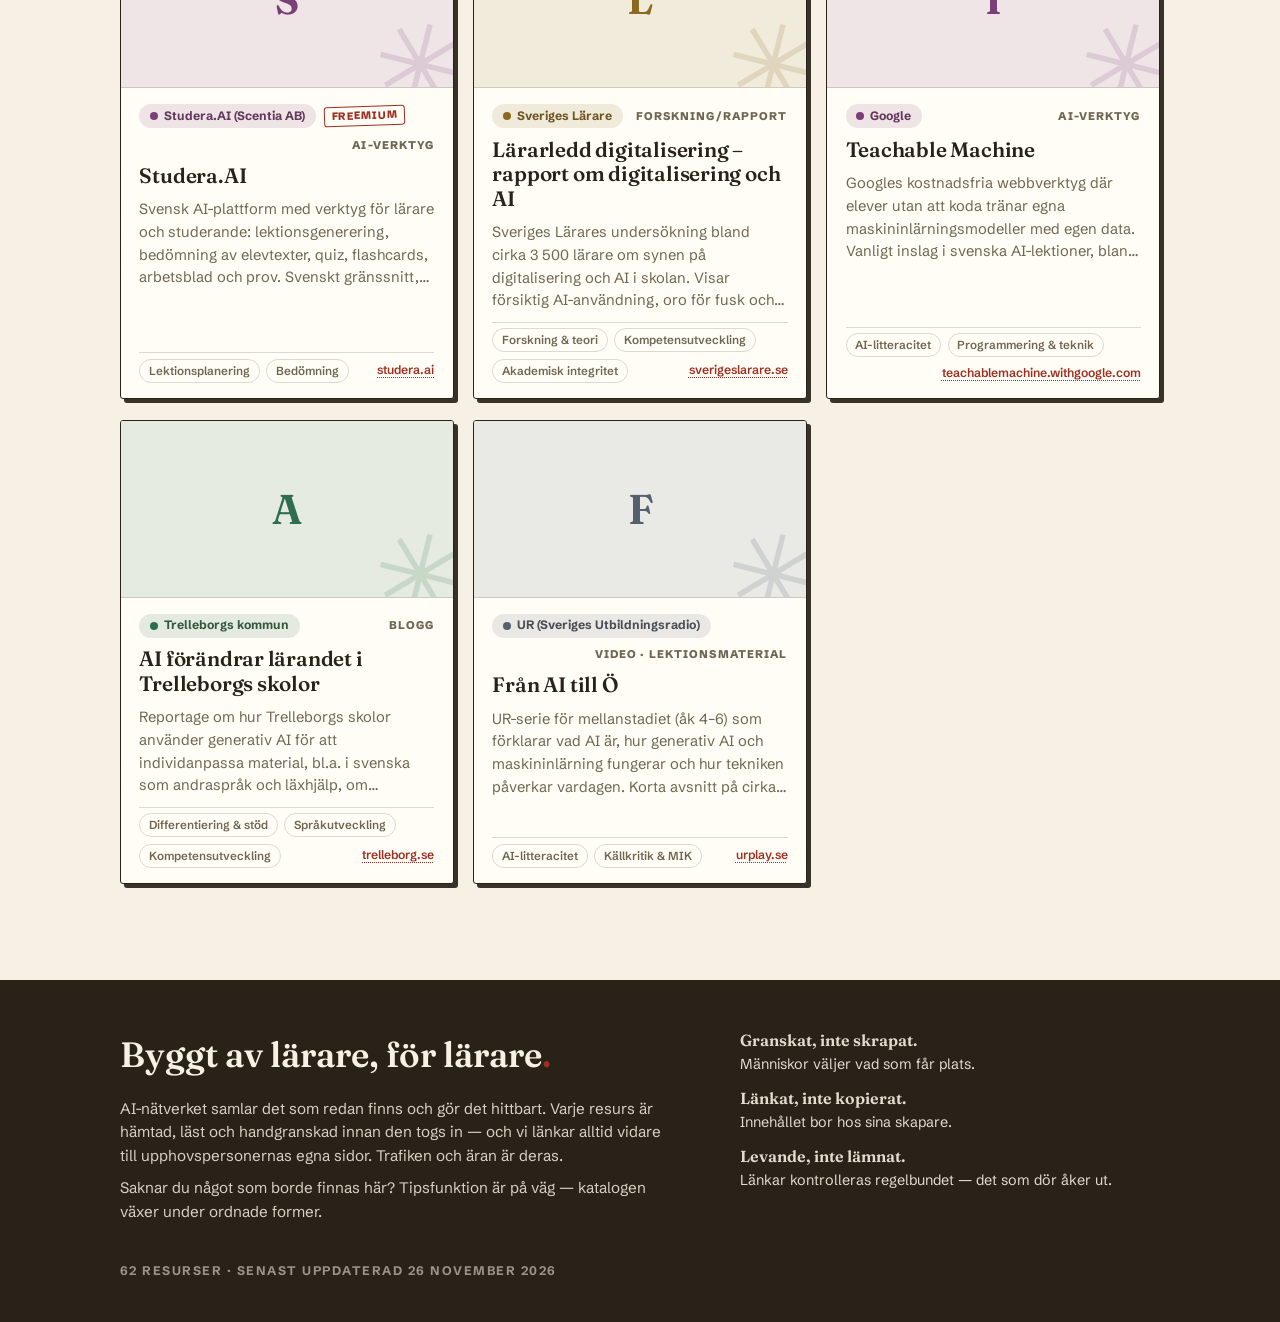
==== commit 1b3c6ef6: "Omdesign: behovsingangar, bildkort, formprov och automatikdokument Sajten moter nu lararen med sex b" ====
--- a/site/index.html
+++ b/site/index.html
@@ -4,7 +4,7 @@
   <meta charset="utf-8">
   <meta name="viewport" content="width=device-width, initial-scale=1">
   <title>AI-nätverket — AI och pedagogik i svensk skola</title>
-  <meta name="description" content="Det bästa som redan finns om AI i skolan — samlat, granskat och sökbart. Guider, lektioner, verktyg, riktlinjer och forskning från myndigheter, kommuner och lärare.">
+  <meta name="description" content="Det bästa som redan finns om AI i skolan — granskat, beskrivet och sökbart. Guider, lektioner, verktyg, riktlinjer och forskning från myndigheter, kommuner och lärare.">
   <link rel="preconnect" href="https://fonts.googleapis.com">
   <link rel="preconnect" href="https://fonts.gstatic.com" crossorigin>
   <link href="https://fonts.googleapis.com/css2?family=Fraunces:ital,opsz,wght,SOFT,WONK@0,9..144,300..900,0,0..1;1,9..144,300..900,0,0..1&family=Schibsted+Grotesk:ital,wght@0,400..900;1,400..900&display=swap" rel="stylesheet">
@@ -12,6 +12,39 @@
   <link rel="icon" href="data:image/svg+xml,%3Csvg xmlns='http://www.w3.org/2000/svg' viewBox='0 0 100 100'%3E%3Ctext y='80' font-size='90'%3E✳%3C/text%3E%3C/svg%3E">
 </head>
 <body>
+
+<svg style="display:none" aria-hidden="true" xmlns="http://www.w3.org/2000/svg">
+  <defs>
+    <symbol id="ik-kompass" viewBox="0 0 24 24">
+      <circle cx="12" cy="12" r="8.6" fill="none" stroke="currentColor" stroke-width="1.8"/>
+      <path d="M15.2 8.8 13 13 8.8 15.2 11 11 Z" fill="currentColor"/>
+    </symbol>
+    <symbol id="ik-tavla" viewBox="0 0 24 24">
+      <rect x="3.6" y="4.2" width="16.8" height="11" rx="1.2" fill="none" stroke="currentColor" stroke-width="1.8"/>
+      <path d="M7.2 8h7.6M7.2 11.2h4.6" fill="none" stroke="currentColor" stroke-width="1.8" stroke-linecap="round"/>
+      <path d="M9 20l3-4.8L15 20" fill="none" stroke="currentColor" stroke-width="1.8" stroke-linecap="round" stroke-linejoin="round"/>
+    </symbol>
+    <symbol id="ik-verktyg" viewBox="0 0 24 24">
+      <g fill="none" stroke="currentColor" stroke-width="1.8" stroke-linecap="round">
+        <path d="M4 7h16M4 12h16M4 17h16"/>
+        <circle cx="9.2" cy="7" r="2" fill="var(--kort, #fff)"/>
+        <circle cx="15" cy="12" r="2" fill="var(--kort, #fff)"/>
+        <circle cx="7.4" cy="17" r="2" fill="var(--kort, #fff)"/>
+      </g>
+    </symbol>
+    <symbol id="ik-paragraf" viewBox="0 0 24 24">
+      <text x="12" y="17.5" text-anchor="middle" font-size="19" font-family="Georgia, 'Times New Roman', serif" fill="currentColor">§</text>
+    </symbol>
+    <symbol id="ik-flagga" viewBox="0 0 24 24">
+      <path d="M6.2 21V3.8" fill="none" stroke="currentColor" stroke-width="1.8" stroke-linecap="round"/>
+      <path d="M6.2 4.6h10.9l-2.6 3.3 2.6 3.3H6.2" fill="none" stroke="currentColor" stroke-width="1.8" stroke-linejoin="round"/>
+    </symbol>
+    <symbol id="ik-bok" viewBox="0 0 24 24">
+      <path d="M12 6.4C10.1 5 7.1 4.7 4.6 5.3v13.1c2.5-.6 5.5-.3 7.4 1.1 1.9-1.4 4.9-1.7 7.4-1.1V5.3C16.9 4.7 13.9 5 12 6.4Z" fill="none" stroke="currentColor" stroke-width="1.8" stroke-linejoin="round"/>
+      <path d="M12 6.6v12.6" fill="none" stroke="currentColor" stroke-width="1.8"/>
+    </symbol>
+  </defs>
+</svg>
 
 <aside class="prototyp-lank"><span>Hur kan AI-nätverket växa?</span> <a href="prototyp/index.html">Utforska den klickbara framtidsskissen →</a></aside>
 
@@ -25,13 +58,21 @@
     <p class="topp__overrad">Ett nav för AI och pedagogik i svensk skola</p>
     <h1 class="topp__rubrik">AI-nätverket<span class="topp__punkt">.</span></h1>
     <p class="topp__ingress">
-      Det bästa som redan finns om AI i skolan — samlat, granskat och sökbart.
-      <span id="ingress-stat"></span>
+      Det bästa som redan finns om AI i skolan — från Skolverkets vägledningar till
+      lärarbloggarna — granskat, beskrivet och sökbart på ett ställe. Börja i det du
+      behöver, inte i ännu en ändlös flik.
     </p>
+    <p class="topp__stat" id="topp-stat"></p>
   </div>
 </header>
 
 <main>
+  <section class="ingangar ram" aria-labelledby="r-ingangar">
+    <h2 id="r-ingangar"><span class="snirkel">Börja där du står</span></h2>
+    <p class="sektionsintro">Sex vägar in i katalogen — eller sök fritt här nedanför.</p>
+    <div class="ingangar__nat" id="ingangar"></div>
+  </section>
+
   <section class="sok ram" aria-label="Sök i katalogen">
     <div class="sok__falt">
       <svg class="sok__ikon" viewBox="0 0 24 24" aria-hidden="true"><circle cx="10.5" cy="10.5" r="7" fill="none" stroke="currentColor" stroke-width="2.4"/><line x1="15.8" y1="15.8" x2="21.5" y2="21.5" stroke="currentColor" stroke-width="2.4" stroke-linecap="round"/></svg>
@@ -68,7 +109,7 @@
     </div>
   </section>
 
-  <section class="resultat ram" aria-label="Sökresultat">
+  <section class="resultat ram" id="resultat" aria-label="Sökresultat">
     <p class="resultat__antal" id="antal" role="status" aria-live="polite"></p>
     <div class="kortnat" id="kortnat"></div>
     <div class="tomt" id="tomt" hidden>
@@ -82,12 +123,23 @@
 
 <footer class="fot">
   <div class="ram fot__inre">
-    <p class="fot__rubrik">Byggt av lärare, för lärare<span class="topp__punkt">.</span></p>
-    <p class="fot__text">
-      Varje resurs i katalogen är hämtad, läst och handgranskad innan den togs in — kurateringen är
-      hela poängen. Vi länkar alltid till upphovspersonernas egna sidor och återpublicerar ingenting.
-    </p>
-    <p class="fot__text">Saknar du något som borde finnas här? Tipsfunktion är på väg.</p>
+    <div class="fot__spalter">
+      <div>
+        <p class="fot__rubrik">Byggt av lärare, för lärare<span class="topp__punkt">.</span></p>
+        <p class="fot__text">
+          AI-nätverket samlar det som redan finns och gör det hittbart. Varje resurs är
+          hämtad, läst och handgranskad innan den togs in — och vi länkar alltid vidare
+          till upphovspersonernas egna sidor. Trafiken och äran är deras.
+        </p>
+        <p class="fot__text">Saknar du något som borde finnas här? Tipsfunktion är på väg —
+        katalogen växer under ordnade former.</p>
+      </div>
+      <ul class="fot__principer">
+        <li><b>Granskat, inte skrapat.</b> Människor väljer vad som får plats.</li>
+        <li><b>Länkat, inte kopierat.</b> Innehållet bor hos sina skapare.</li>
+        <li><b>Levande, inte lämnat.</b> Länkar kontrolleras regelbundet — det som dör åker ut.</li>
+      </ul>
+    </div>
     <p class="fot__meta" id="fot-meta"></p>
   </div>
 </footer>
--- a/site/stil.css
+++ b/site/stil.css
@@ -1,5 +1,6 @@
 /* AI-nätverket — svensk folkbildning möter modern redaktionell design.
-   Papper, bläck och falurött; Fraunces + Schibsted Grotesk. */
+   Tre formprov (väljs längst ner till vänster): A Falupapper · B Grafit · C Grönska.
+   Varje formprov definierar samma tokens; komponenterna läser bara tokens. */
 
 :root {
   --papper: #f7f1e5;
@@ -7,10 +8,17 @@
   --black: #292219;
   --dampad: #6f6552;
   --falu: #9e2f20;
-  --falu-djup: #7f2417;
   --linje: rgba(41, 34, 25, 0.55);
   --linje-svag: rgba(41, 34, 25, 0.16);
   --skugga: rgba(41, 34, 25, 0.92);
+  --radie: 3px;
+  --kortskugga: 4px 4px 0 var(--skugga);
+  --kortskugga-hov: 7px 7px 0 var(--falu);
+  --sokskugga: 6px 6px 0 var(--falu);
+  --sokskugga-hov: 9px 9px 0 var(--falu);
+  --display: "Fraunces", Georgia, "Times New Roman", serif;
+  --display-vf: "SOFT" 0, "WONK" 1;
+  --grotesk: "Schibsted Grotesk", "Segoe UI", system-ui, sans-serif;
 
   --k-myndighet: #2b5b8a;
   --k-kommun: #2e6e4e;
@@ -20,19 +28,52 @@
   --k-foretag: #7a3e78;
   --k-privatperson: #9e2f20;
   --k-media: #55606e;
-
-  --display: "Fraunces", Georgia, "Times New Roman", serif;
-  --grotesk: "Schibsted Grotesk", "Segoe UI", system-ui, sans-serif;
+}
+
+/* Formprov B — Grafit: svalt, grotesk, platt och stramt. */
+:root[data-form="b"] {
+  --papper: #f1f2f0;
+  --kort: #ffffff;
+  --black: #1d2024;
+  --dampad: #5d646c;
+  --falu: #2244cc;
+  --linje: rgba(29, 32, 36, 0.5);
+  --linje-svag: rgba(29, 32, 36, 0.14);
+  --skugga: rgba(29, 32, 36, 0.1);
+  --radie: 14px;
+  --kortskugga: 0 1px 2px var(--skugga);
+  --kortskugga-hov: 0 10px 28px rgba(29, 32, 36, 0.16);
+  --sokskugga: 0 2px 6px var(--skugga);
+  --sokskugga-hov: 0 10px 28px rgba(29, 32, 36, 0.16);
+  --display: "Schibsted Grotesk", "Segoe UI", system-ui, sans-serif;
+  --display-vf: normal;
+}
+
+/* Formprov C — Grönska: varmt, mjukt serif, rundade former. */
+:root[data-form="c"] {
+  --papper: #f6f2e8;
+  --kort: #fdfbf4;
+  --black: #23301f;
+  --dampad: #67705c;
+  --falu: #22633f;
+  --linje: rgba(35, 48, 31, 0.5);
+  --linje-svag: rgba(35, 48, 31, 0.15);
+  --skugga: rgba(35, 48, 31, 0.14);
+  --radie: 12px;
+  --kortskugga: 0 2px 10px var(--skugga);
+  --kortskugga-hov: 0 12px 30px rgba(35, 48, 31, 0.2);
+  --sokskugga: 0 2px 10px var(--skugga);
+  --sokskugga-hov: 0 12px 30px rgba(35, 48, 31, 0.2);
+  --display-vf: "SOFT" 100, "WONK" 0;
 }
 
 @media (prefers-color-scheme: dark) {
   :root {
     --papper: #1a1712;
-    --kort: #232019;
+    --kort: #211e18;
     --black: #ede4d3;
     --dampad: #a89b83;
     --falu: #e0684a;
-    --falu-djup: #f08a6e;
     --linje: rgba(237, 228, 211, 0.6);
     --linje-svag: rgba(237, 228, 211, 0.16);
     --skugga: rgba(0, 0, 0, 0.9);
@@ -46,6 +87,18 @@
     --k-privatperson: #e0846a;
     --k-media: #9fadbd;
   }
+  :root[data-form="b"] {
+    --papper: #16181b; --kort: #1f2226; --black: #e8eaed; --dampad: #9aa2ab;
+    --falu: #8fa6ff; --linje: rgba(232, 234, 237, 0.5); --linje-svag: rgba(232, 234, 237, 0.14);
+    --skugga: rgba(0, 0, 0, 0.5);
+    --kortskugga-hov: 0 10px 28px rgba(0, 0, 0, 0.55); --sokskugga-hov: 0 10px 28px rgba(0, 0, 0, 0.55);
+  }
+  :root[data-form="c"] {
+    --papper: #151a16; --kort: #1d241e; --black: #e9e6d8; --dampad: #a4ab95;
+    --falu: #86c79e; --linje: rgba(233, 230, 216, 0.5); --linje-svag: rgba(233, 230, 216, 0.15);
+    --skugga: rgba(0, 0, 0, 0.5);
+    --kortskugga-hov: 0 12px 30px rgba(0, 0, 0, 0.55); --sokskugga-hov: 0 12px 30px rgba(0, 0, 0, 0.55);
+  }
 }
 
 * { box-sizing: border-box; margin: 0; padding: 0; }
@@ -59,9 +112,10 @@
   color: var(--black);
   background: var(--papper);
   -webkit-font-smoothing: antialiased;
-}
-
-/* Pappersgryn över hela sidan */
+  overflow-wrap: break-word;
+}
+
+/* Pappersgryn över hela sidan (släcks i formprov B) */
 body::after {
   content: "";
   position: fixed;
@@ -71,21 +125,23 @@
   opacity: 0.05;
   background-image: url("data:image/svg+xml,%3Csvg xmlns='http://www.w3.org/2000/svg' width='140' height='140'%3E%3Cfilter id='n'%3E%3CfeTurbulence type='fractalNoise' baseFrequency='0.9' numOctaves='2'/%3E%3C/filter%3E%3Crect width='140' height='140' filter='url(%23n)'/%3E%3C/svg%3E");
 }
+:root[data-form="b"] body::after { display: none; }
 
 ::selection { background: var(--falu); color: var(--papper); }
 
 :focus-visible { outline: 3px solid var(--falu); outline-offset: 3px; }
+
+.ram { max-width: 1120px; margin-inline: auto; padding-inline: clamp(1.1rem, 4vw, 2.5rem); }
 
 .prototyp-lank { display: flex; flex-wrap: wrap; justify-content: center; gap: 0.3rem 0.8rem; padding: 0.7rem 1rem; background: var(--falu); color: var(--papper); font-size: 0.8rem; }
 .prototyp-lank a { color: inherit; font-weight: 700; text-underline-offset: 3px; }
-
-.ram { max-width: 1120px; margin-inline: auto; padding-inline: clamp(1.1rem, 4vw, 2.5rem); }
+@media (prefers-color-scheme: dark) { .prototyp-lank { color: #16130e; } }
 
 /* ---------- Masthuvud ---------- */
 
 .topp { border-bottom: 2px solid var(--black); overflow: hidden; }
 
-.topp__inre { position: relative; padding-block: clamp(2.6rem, 7vw, 5rem) clamp(2rem, 5vw, 3.2rem); }
+.topp__inre { position: relative; padding-block: clamp(2.6rem, 7vw, 4.6rem) clamp(1.8rem, 5vw, 2.8rem); }
 
 .topp__stjarna {
   position: absolute;
@@ -110,12 +166,13 @@
 
 .topp__rubrik {
   font-family: var(--display);
-  font-weight: 620;
-  font-variation-settings: "SOFT" 0, "WONK" 1;
-  font-size: clamp(3rem, 9.5vw, 6.6rem);
+  font-weight: 640;
+  font-variation-settings: var(--display-vf);
+  font-size: clamp(2.8rem, 9vw, 6.2rem);
   line-height: 0.98;
   letter-spacing: -0.02em;
   max-width: 14ch;
+  overflow-wrap: anywhere;
 }
 
 .topp__punkt { color: var(--falu); }
@@ -123,15 +180,65 @@
 .topp__ingress {
   margin-top: 1.3rem;
   font-size: clamp(1.02rem, 1.6vw, 1.18rem);
-  max-width: 56ch;
-  color: var(--dampad);
-}
-
-.topp__ingress strong { color: var(--black); font-weight: 700; }
+  max-width: 58ch;
+  color: var(--dampad);
+}
+
+.topp__stat {
+  margin-top: 1.1rem;
+  font-family: var(--display);
+  font-style: italic;
+  font-size: 0.95rem;
+  color: var(--dampad);
+}
+:root[data-form="b"] .topp__stat { font-style: normal; font-weight: 600; font-size: 0.85rem; }
+.topp__stat em { font-style: normal; font-weight: 700; color: var(--falu); }
+
+/* ---------- Sektionsrubriker ---------- */
+
+h2 { font-family: var(--display); font-variation-settings: var(--display-vf); font-weight: 600; font-size: clamp(1.5rem, 3vw, 1.9rem); letter-spacing: -0.01em; }
+.snirkel { text-decoration-line: underline; text-decoration-style: wavy; text-decoration-color: var(--falu); text-decoration-thickness: 2px; text-underline-offset: 7px; }
+.sektionsintro { color: var(--dampad); font-size: 0.95rem; margin-top: 0.5rem; }
+
+/* ---------- Behovsingångar ---------- */
+
+.ingangar { padding-block: clamp(1.8rem, 4vw, 2.6rem) 0.4rem; }
+
+.ingangar__nat {
+  margin-top: 1.2rem;
+  display: grid;
+  grid-template-columns: repeat(auto-fit, minmax(230px, 1fr));
+  gap: 0.9rem;
+}
+
+.ingang {
+  font: inherit;
+  text-align: left;
+  display: flex;
+  gap: 0.8rem;
+  align-items: flex-start;
+  background: var(--kort);
+  color: var(--black);
+  border: 1.5px solid var(--black);
+  border-radius: var(--radie);
+  box-shadow: var(--kortskugga);
+  padding: 0.9rem 1rem;
+  cursor: pointer;
+  transition: transform 0.16s ease, box-shadow 0.16s ease;
+  min-width: 0;
+}
+:root[data-form="b"] .ingang, :root[data-form="c"] .ingang { border-color: var(--linje-svag); }
+.ingang:hover { transform: translate(-2px, -2px); box-shadow: var(--kortskugga-hov); }
+:root[data-form="b"] .ingang:hover, :root[data-form="c"] .ingang:hover { transform: translateY(-3px); }
+
+.ingang svg { width: 30px; height: 30px; flex: none; color: var(--falu); margin-top: 0.15rem; }
+.ingang b { display: block; font-family: var(--display); font-variation-settings: var(--display-vf); font-size: 1.08rem; font-weight: 620; margin-bottom: 0.15rem; }
+.ingang span { font-size: 0.84rem; color: var(--dampad); display: block; }
+.ingang .antal { display: inline; font-size: 0.78rem; font-weight: 700; color: var(--falu); }
 
 /* ---------- Sök ---------- */
 
-.sok { padding-block: clamp(1.8rem, 4vw, 2.8rem) 0.6rem; }
+.sok { padding-block: clamp(1.6rem, 4vw, 2.4rem) 0.6rem; }
 
 .sok__falt {
   position: relative;
@@ -139,17 +246,20 @@
   align-items: center;
   background: var(--kort);
   border: 2px solid var(--black);
-  border-radius: 3px;
-  box-shadow: 6px 6px 0 var(--falu);
+  border-radius: var(--radie);
+  box-shadow: var(--sokskugga);
   transition: box-shadow 0.18s ease, transform 0.18s ease;
 }
-
-.sok__falt:focus-within { transform: translate(-2px, -2px); box-shadow: 9px 9px 0 var(--falu); }
+:root[data-form="b"] .sok__falt, :root[data-form="c"] .sok__falt { border-color: var(--linje); }
+
+.sok__falt:focus-within { transform: translate(-2px, -2px); box-shadow: var(--sokskugga-hov); }
+:root[data-form="b"] .sok__falt:focus-within, :root[data-form="c"] .sok__falt:focus-within { transform: none; border-color: var(--falu); }
 
 .sok__ikon { width: 1.25rem; flex: none; margin-inline: 1.05rem 0.2rem; color: var(--dampad); }
 
 #sokfalt {
   flex: 1;
+  min-width: 0;
   font: inherit;
   font-size: clamp(1rem, 2vw, 1.15rem);
   color: var(--black);
@@ -177,7 +287,7 @@
 
 .filter { margin-top: 1.6rem; display: grid; gap: 0.95rem; }
 
-.filter__grupp { display: grid; grid-template-columns: 7.2rem 1fr; gap: 0.6rem; align-items: baseline; }
+.filter__grupp { display: grid; grid-template-columns: 7.2rem minmax(0, 1fr); gap: 0.6rem; align-items: baseline; }
 
 .filter__etikett {
   font-weight: 800;
@@ -207,7 +317,8 @@
 
 .chip[aria-pressed="true"] { background: var(--black); border-color: var(--black); color: var(--papper); }
 
-#chips-teman .chip[aria-pressed="true"] { background: var(--falu); border-color: var(--falu); color: #fff8ef; }
+#chips-teman .chip[aria-pressed="true"] { background: var(--falu); border-color: var(--falu); color: var(--papper); }
+@media (prefers-color-scheme: dark) { #chips-teman .chip[aria-pressed="true"] { color: #16130e; } }
 
 .filter__rad { display: flex; flex-wrap: wrap; gap: 0.45rem; align-items: center; }
 
@@ -233,12 +344,13 @@
 
 .meny__antal {
   background: var(--falu);
-  color: #fff8ef;
+  color: var(--papper);
   font-size: 0.7rem;
   font-weight: 800;
   border-radius: 999px;
   padding: 0.05rem 0.45rem;
 }
+@media (prefers-color-scheme: dark) { .meny__antal { color: #16130e; } }
 
 .meny__lista {
   position: absolute;
@@ -248,12 +360,13 @@
   min-width: 240px;
   background: var(--kort);
   border: 2px solid var(--black);
-  border-radius: 3px;
-  box-shadow: 6px 6px 0 var(--skugga);
+  border-radius: var(--radie);
+  box-shadow: var(--kortskugga);
   padding: 0.55rem;
   display: grid;
   gap: 0.1rem;
 }
+:root[data-form="b"] .meny__lista, :root[data-form="c"] .meny__lista { border-color: var(--linje-svag); box-shadow: var(--kortskugga-hov); }
 
 .meny__lista label {
   display: flex;
@@ -292,6 +405,7 @@
   color: var(--dampad);
   margin-bottom: 1.2rem;
 }
+:root[data-form="b"] .resultat__antal { font-style: normal; font-size: 0.92rem; font-weight: 600; }
 .resultat__antal em { font-style: normal; color: var(--falu); font-weight: 700; }
 
 .kortnat {
@@ -301,28 +415,67 @@
 }
 
 .kort {
-  display: block;
+  display: flex;
+  flex-direction: column;
+  min-width: 0;
   color: inherit;
   text-decoration: none;
   background: var(--kort);
   border: 1.5px solid var(--black);
-  border-radius: 3px;
-  box-shadow: 4px 4px 0 var(--skugga);
-  padding: 1.15rem 1.25rem 1.05rem;
+  border-radius: var(--radie);
+  box-shadow: var(--kortskugga);
+  overflow: hidden;
   transition: transform 0.16s ease, box-shadow 0.16s ease;
   animation: kort-upp 0.45s cubic-bezier(0.2, 0.7, 0.3, 1) both;
   animation-delay: calc(var(--i) * 45ms);
-  display: flex;
-  flex-direction: column;
-  gap: 0.65rem;
-}
+}
+:root[data-form="b"] .kort, :root[data-form="c"] .kort { border-color: var(--linje-svag); }
 
 @keyframes kort-upp {
   from { opacity: 0; transform: translateY(16px); }
   to { opacity: 1; transform: none; }
 }
 
-.kort:hover { transform: translate(-3px, -3px); box-shadow: 7px 7px 0 var(--falu); }
+.kort:hover { transform: translate(-3px, -3px); box-shadow: var(--kortskugga-hov); }
+:root[data-form="b"] .kort:hover, :root[data-form="c"] .kort:hover { transform: translateY(-4px); }
+
+.kort__media {
+  position: relative;
+  aspect-ratio: 16 / 8.5;
+  background: color-mix(in oklab, var(--k, var(--dampad)) 12%, var(--kort));
+  border-bottom: 1.5px solid var(--linje-svag);
+}
+.kort__media img { width: 100%; height: 100%; object-fit: cover; display: block; }
+.kort__media--miss img { display: none; }
+
+.kort__platta {
+  position: absolute;
+  inset: 0;
+  display: none;
+  place-items: center;
+  overflow: hidden;
+}
+.kort__media--miss .kort__platta { display: grid; }
+.kort__platta::before {
+  content: "✳";
+  position: absolute;
+  right: -14px;
+  bottom: -34px;
+  font-size: 7rem;
+  line-height: 1;
+  color: var(--k, var(--dampad));
+  opacity: 0.16;
+  transform: rotate(14deg);
+}
+.kort__platta b {
+  font-family: var(--display);
+  font-variation-settings: var(--display-vf);
+  font-weight: 640;
+  font-size: 2.6rem;
+  color: var(--k, var(--dampad));
+}
+
+.kort__kropp { display: flex; flex-direction: column; gap: 0.6rem; padding: 1rem 1.15rem 0.95rem; flex: 1; }
 
 .kort__topp { display: flex; align-items: center; gap: 0.55rem; flex-wrap: wrap; }
 
@@ -361,14 +514,17 @@
   padding: 0.06rem 0.4rem;
   transform: rotate(-2deg);
 }
+:root[data-form="b"] .kort__stampel { transform: none; border-radius: 999px; }
 
 .kort h3 {
   font-family: var(--display);
+  font-variation-settings: var(--display-vf);
   font-weight: 580;
-  font-size: 1.32rem;
+  font-size: 1.3rem;
   line-height: 1.18;
   letter-spacing: -0.01em;
 }
+:root[data-form="b"] .kort h3 { font-weight: 750; font-size: 1.16rem; }
 
 .kort:hover h3 { color: var(--falu); }
 
@@ -402,12 +558,16 @@
 
 .kort__doman {
   margin-left: auto;
+  display: inline-flex;
+  align-items: center;
+  gap: 0.35rem;
   font-size: 0.76rem;
   font-weight: 600;
   color: var(--falu);
   text-decoration: underline dotted;
   text-underline-offset: 3px;
 }
+.kort__doman img { width: 14px; height: 14px; border-radius: 3px; }
 
 /* ---------- Tomt läge ---------- */
 
@@ -428,25 +588,27 @@
 /* ---------- Fot ---------- */
 
 .fot { background: var(--black); color: var(--papper); margin-top: 2rem; }
-
-@media (prefers-color-scheme: dark) {
-  .fot { background: #11100c; border-top: 1px solid var(--linje-svag); }
-}
+@media (prefers-color-scheme: dark) { .fot { background: #11100c; border-top: 1px solid var(--linje-svag); color: var(--black); } }
 
 .fot__inre { padding-block: 3rem 2.6rem; }
+
+.fot__spalter { display: grid; grid-template-columns: minmax(0, 1.4fr) minmax(0, 1fr); gap: 2rem; }
 
 .fot__rubrik {
   font-family: var(--display);
   font-weight: 600;
-  font-variation-settings: "SOFT" 0, "WONK" 1;
-  font-size: clamp(1.6rem, 4vw, 2.4rem);
+  font-variation-settings: var(--display-vf);
+  font-size: clamp(1.6rem, 4vw, 2.2rem);
   margin-bottom: 0.9rem;
 }
 
-.fot__text { max-width: 62ch; font-size: 0.95rem; opacity: 0.82; margin-bottom: 0.55rem; }
+.fot__text { max-width: 62ch; font-size: 0.95rem; opacity: 0.85; margin-bottom: 0.55rem; }
+
+.fot__principer { list-style: none; display: grid; gap: 0.7rem; align-content: start; font-size: 0.9rem; opacity: 0.9; }
+.fot__principer b { font-family: var(--display); font-variation-settings: var(--display-vf); font-weight: 620; display: block; font-size: 1rem; }
 
 .fot__meta {
-  margin-top: 1.6rem;
+  margin-top: 1.8rem;
   font-size: 0.78rem;
   font-weight: 700;
   letter-spacing: 0.12em;
@@ -454,17 +616,50 @@
   opacity: 0.55;
 }
 
+/* ---------- Formprovsväljare ---------- */
+
+.formprov {
+  position: fixed;
+  left: 0.8rem;
+  bottom: 0.8rem;
+  z-index: 50;
+  display: flex;
+  align-items: center;
+  gap: 0.3rem;
+  background: var(--kort);
+  border: 1.5px solid var(--black);
+  border-radius: 999px;
+  box-shadow: var(--kortskugga);
+  padding: 0.25rem 0.5rem 0.25rem 0.8rem;
+  font-size: 0.72rem;
+}
+.formprov > span { font-weight: 800; letter-spacing: 0.08em; text-transform: uppercase; color: var(--dampad); }
+.formprov button {
+  font: inherit;
+  font-weight: 800;
+  width: 1.7rem;
+  height: 1.7rem;
+  border-radius: 50%;
+  border: 1.5px solid var(--linje);
+  background: none;
+  color: var(--black);
+  cursor: pointer;
+}
+.formprov button[aria-pressed="true"] { background: var(--falu); border-color: var(--falu); color: var(--papper); }
+@media (prefers-color-scheme: dark) { .formprov button[aria-pressed="true"] { color: #16130e; } }
+
 /* ---------- Mobil ---------- */
 
 @media (max-width: 680px) {
-  .filter__grupp { grid-template-columns: 1fr; gap: 0.3rem; }
+  .filter__grupp { grid-template-columns: minmax(0, 1fr); gap: 0.3rem; }
   .filter__etikett { padding-top: 0; }
-  .kortnat { grid-template-columns: 1fr; }
+  .kortnat { grid-template-columns: minmax(0, 1fr); }
   .kort__typ { display: none; }
+  .fot__spalter { grid-template-columns: minmax(0, 1fr); }
 }
 
 @media (prefers-reduced-motion: reduce) {
   .topp__stjarna, .tomt__stjarna { animation: none; }
   .kort { animation: none; }
-  .sok__falt, .kort, .chip { transition: none; }
-}
+  .sok__falt, .kort, .chip, .ingang { transition: none; }
+}
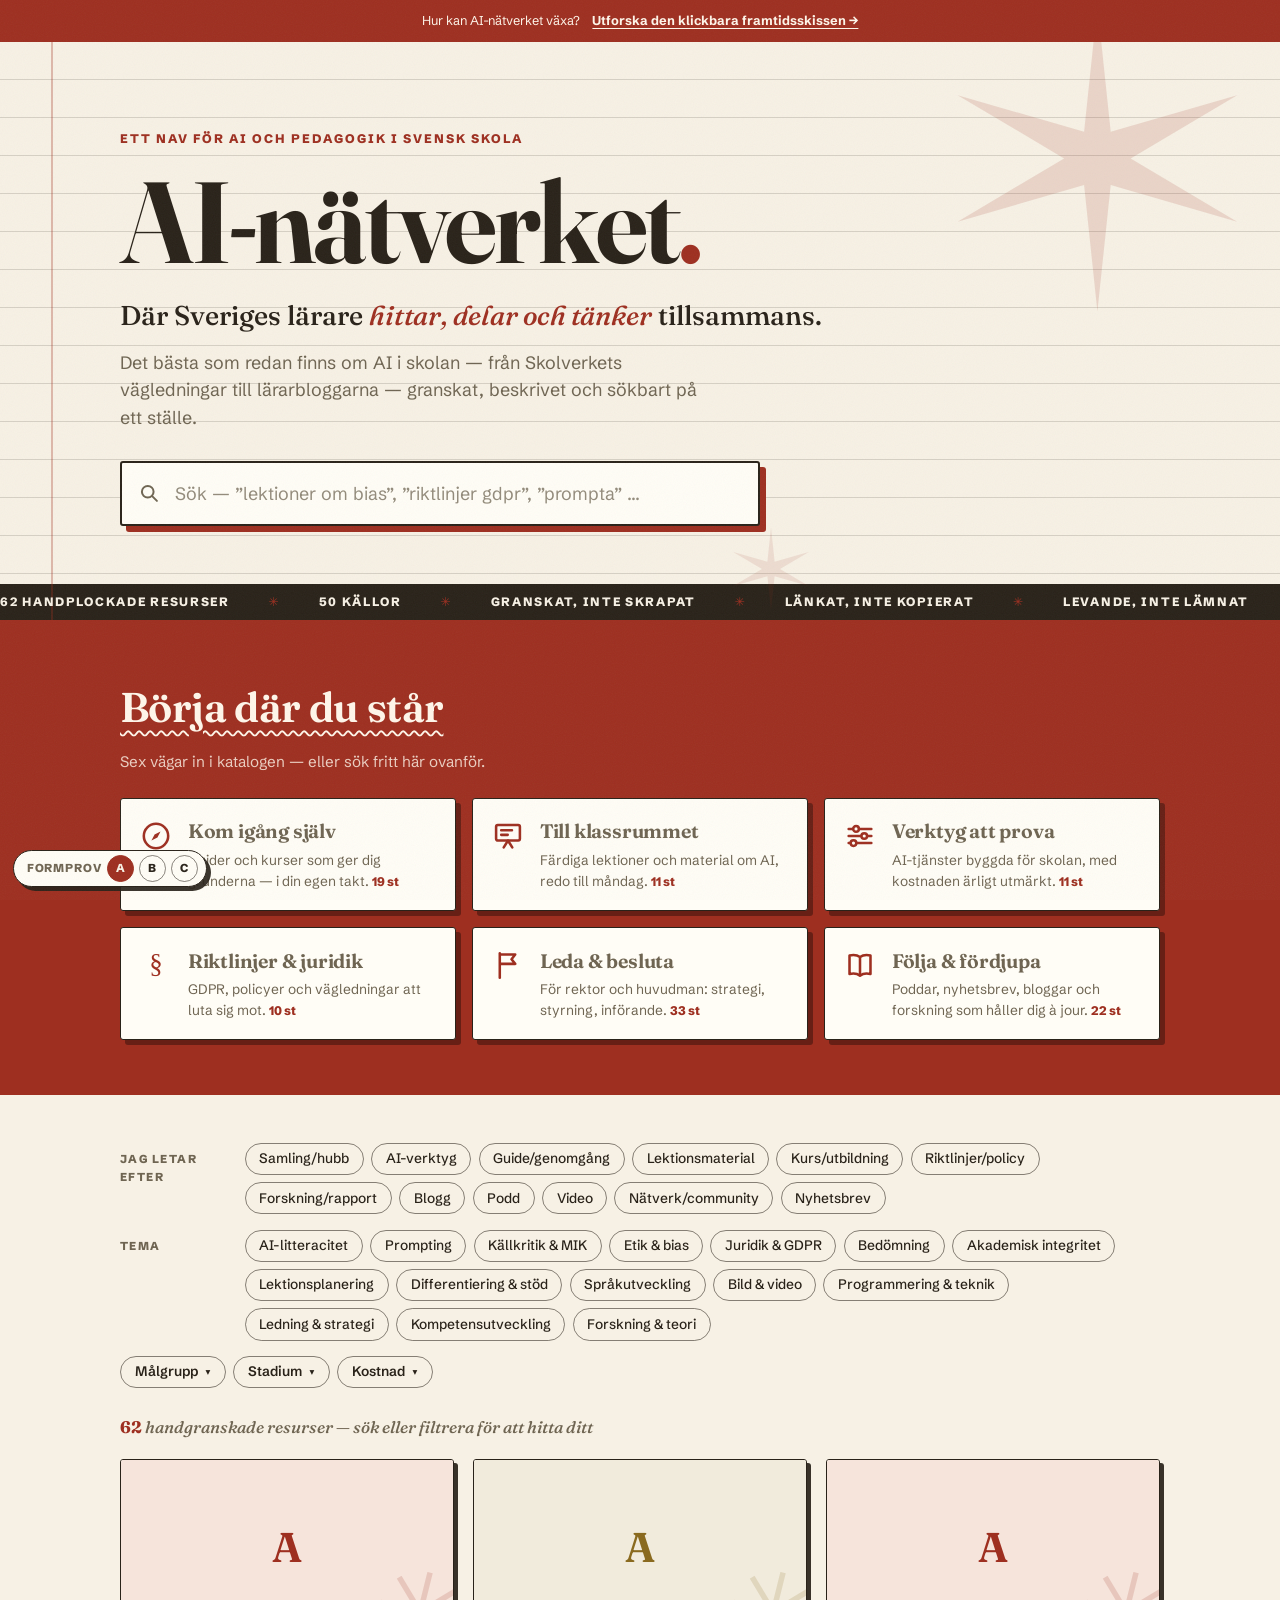
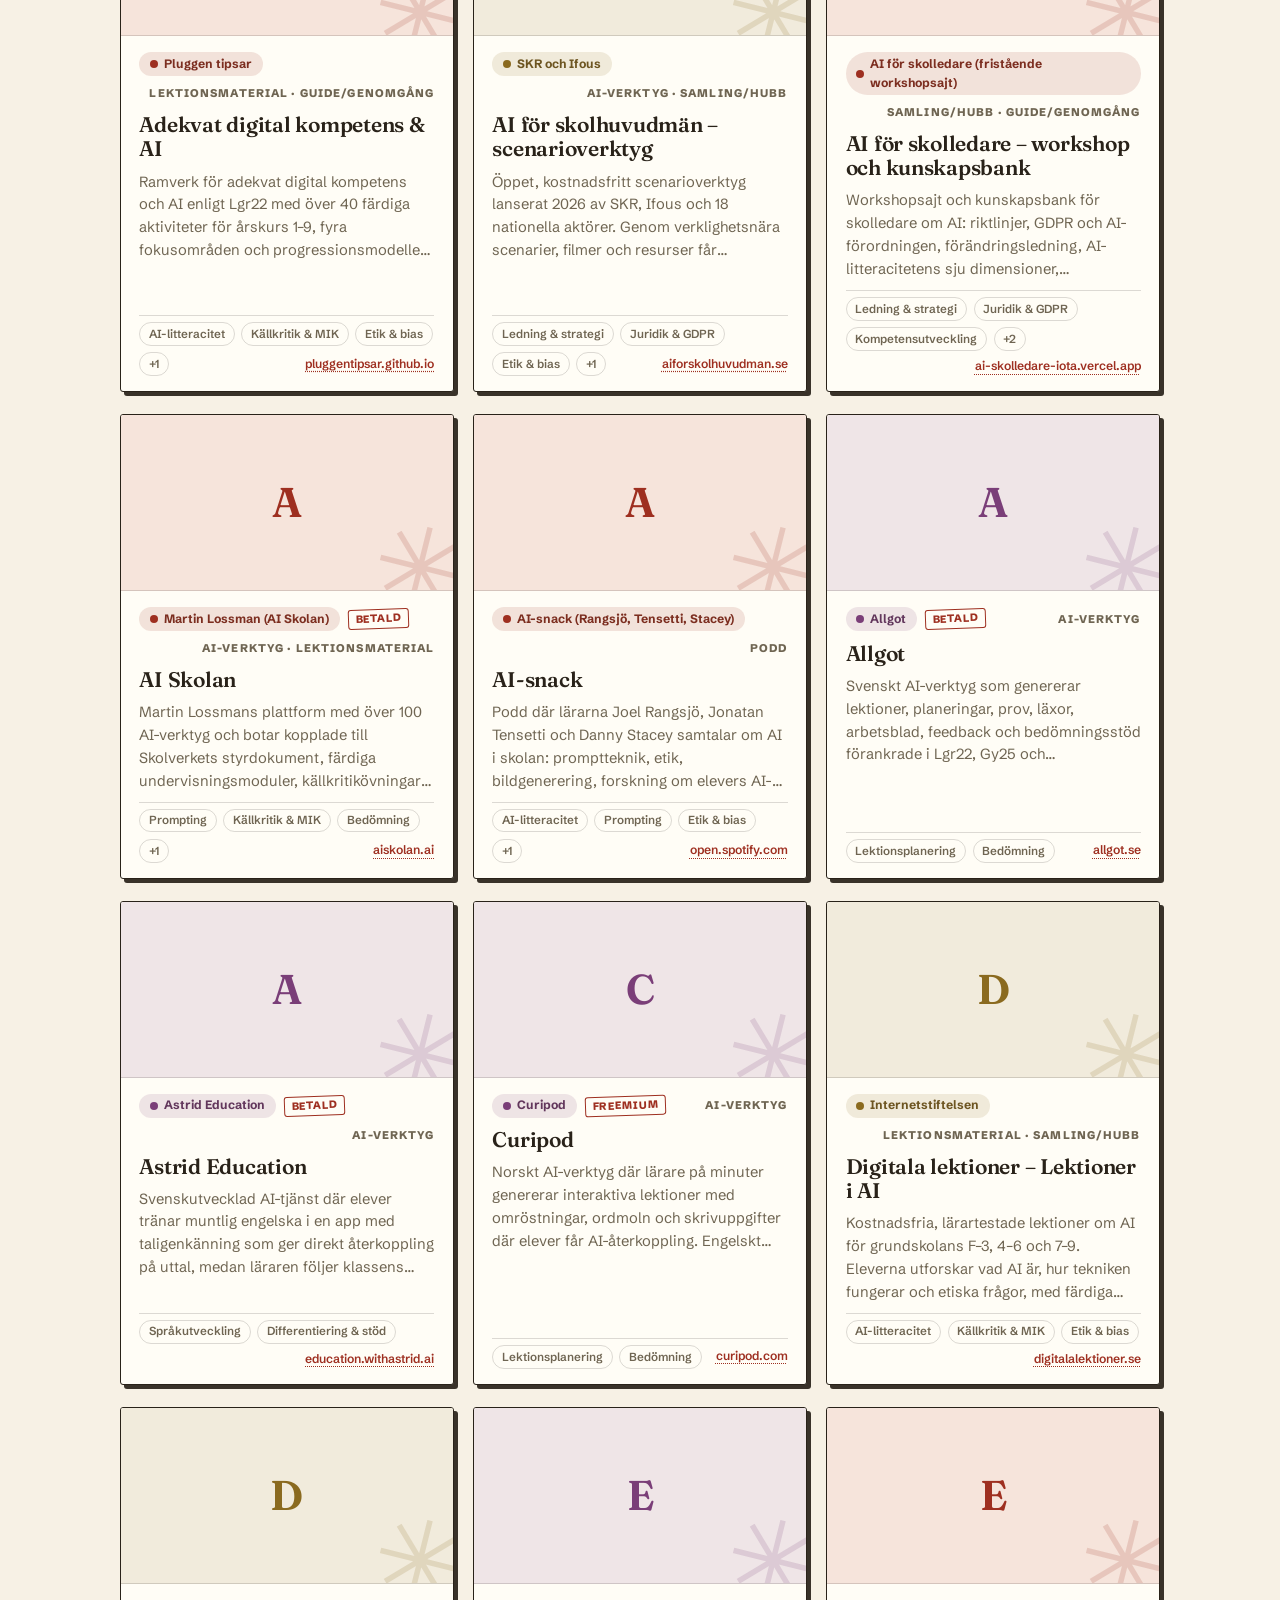
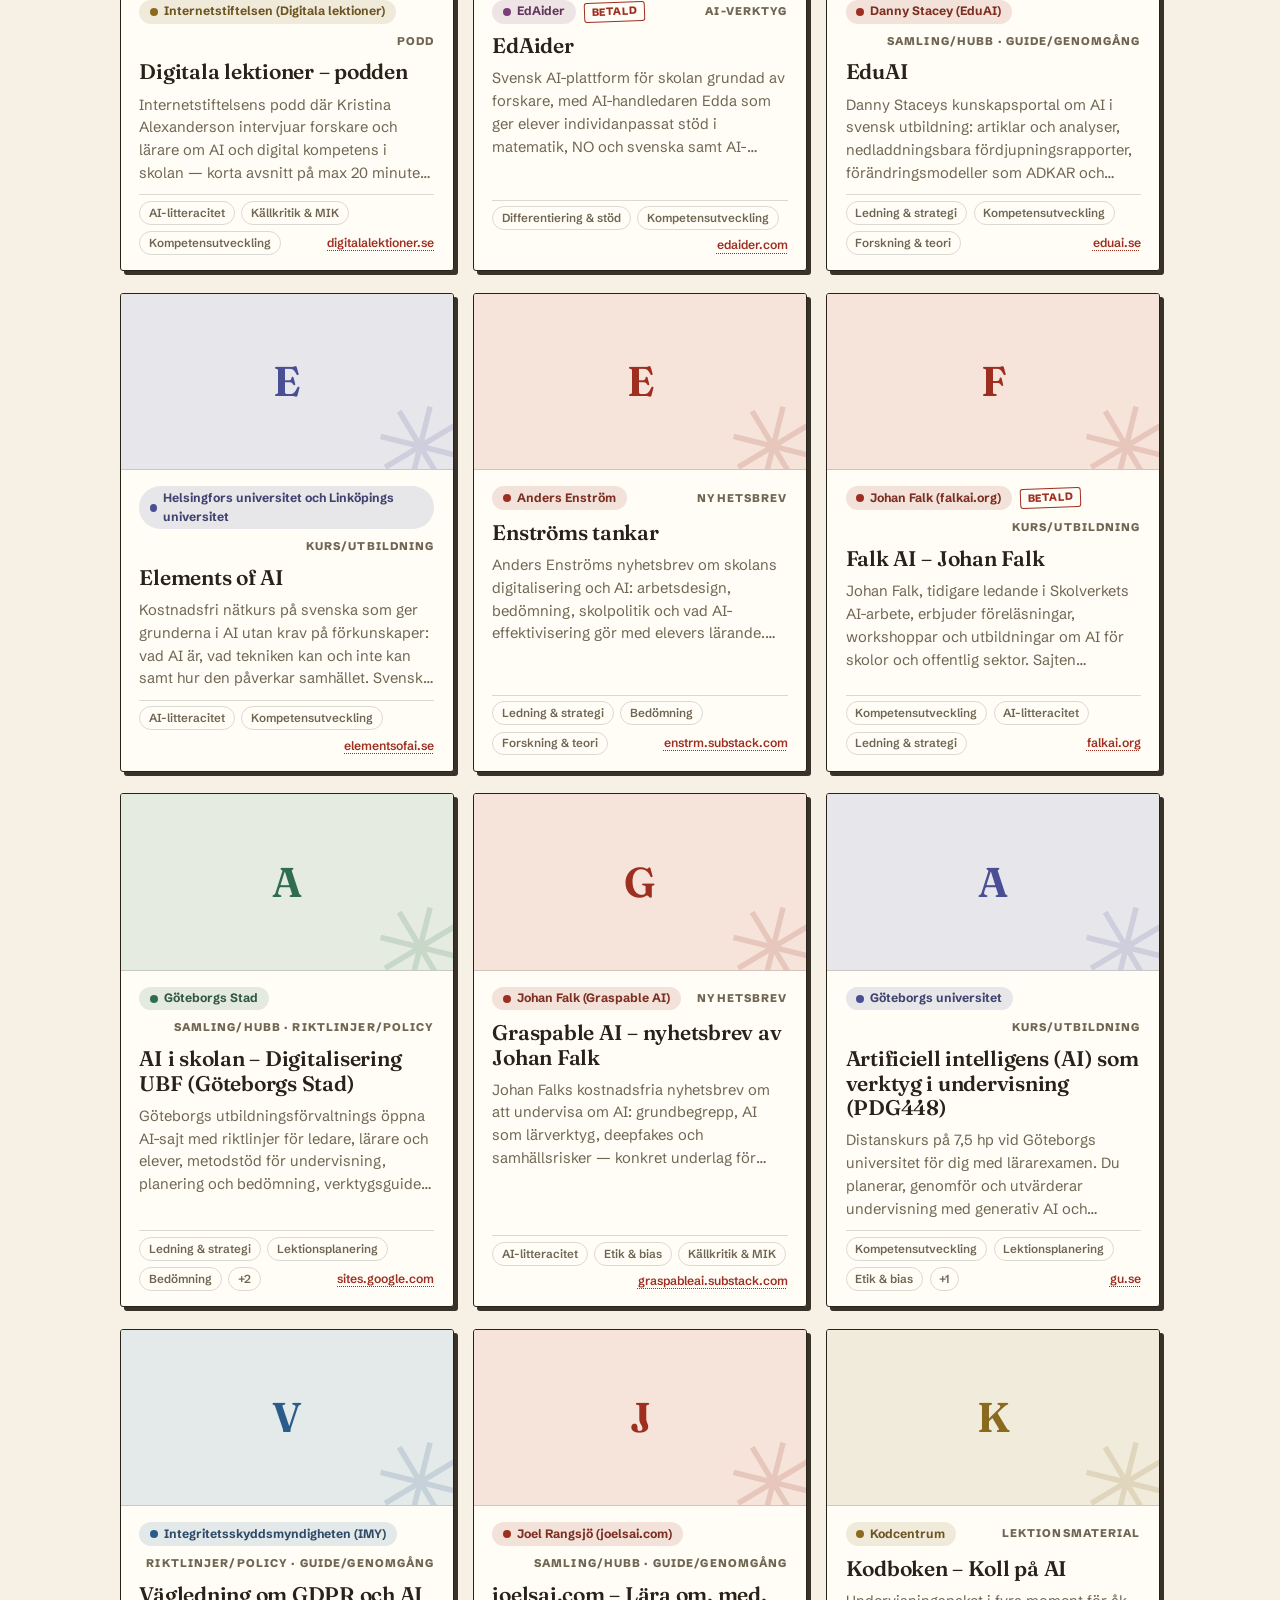
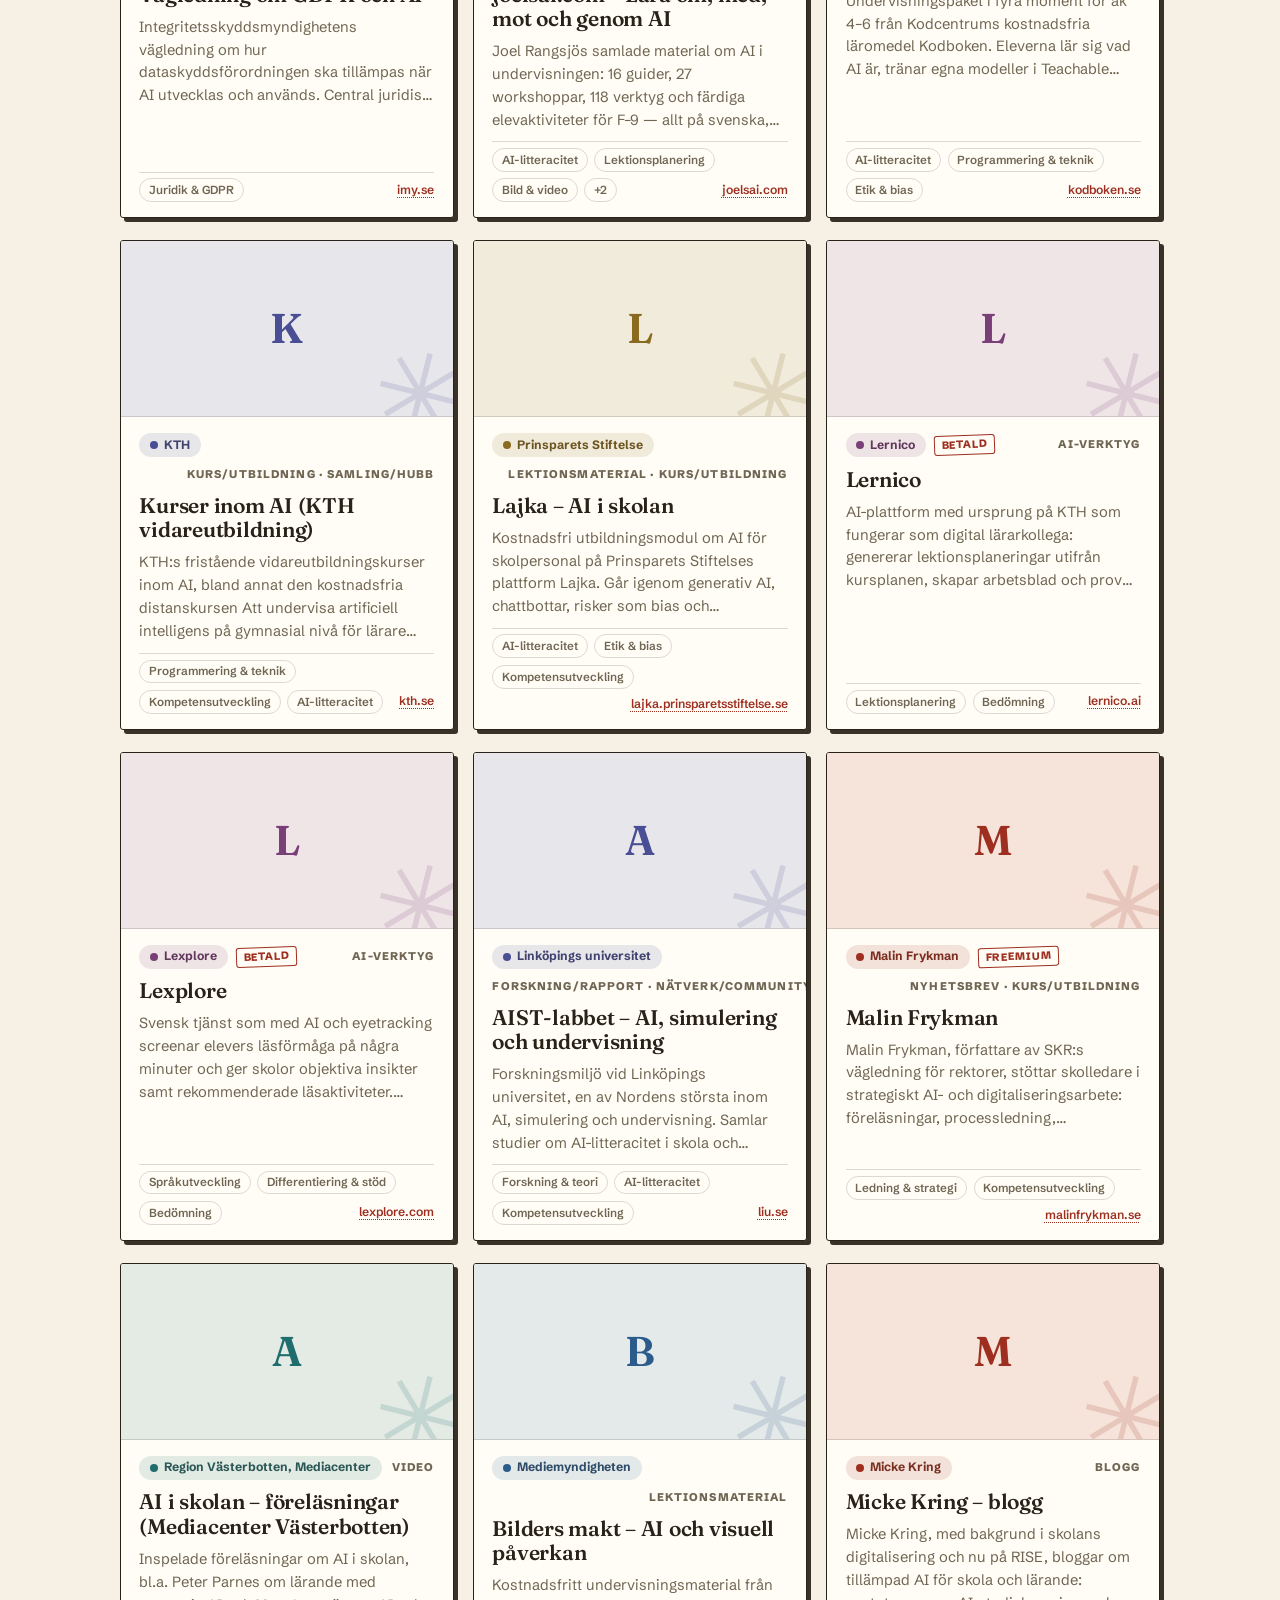
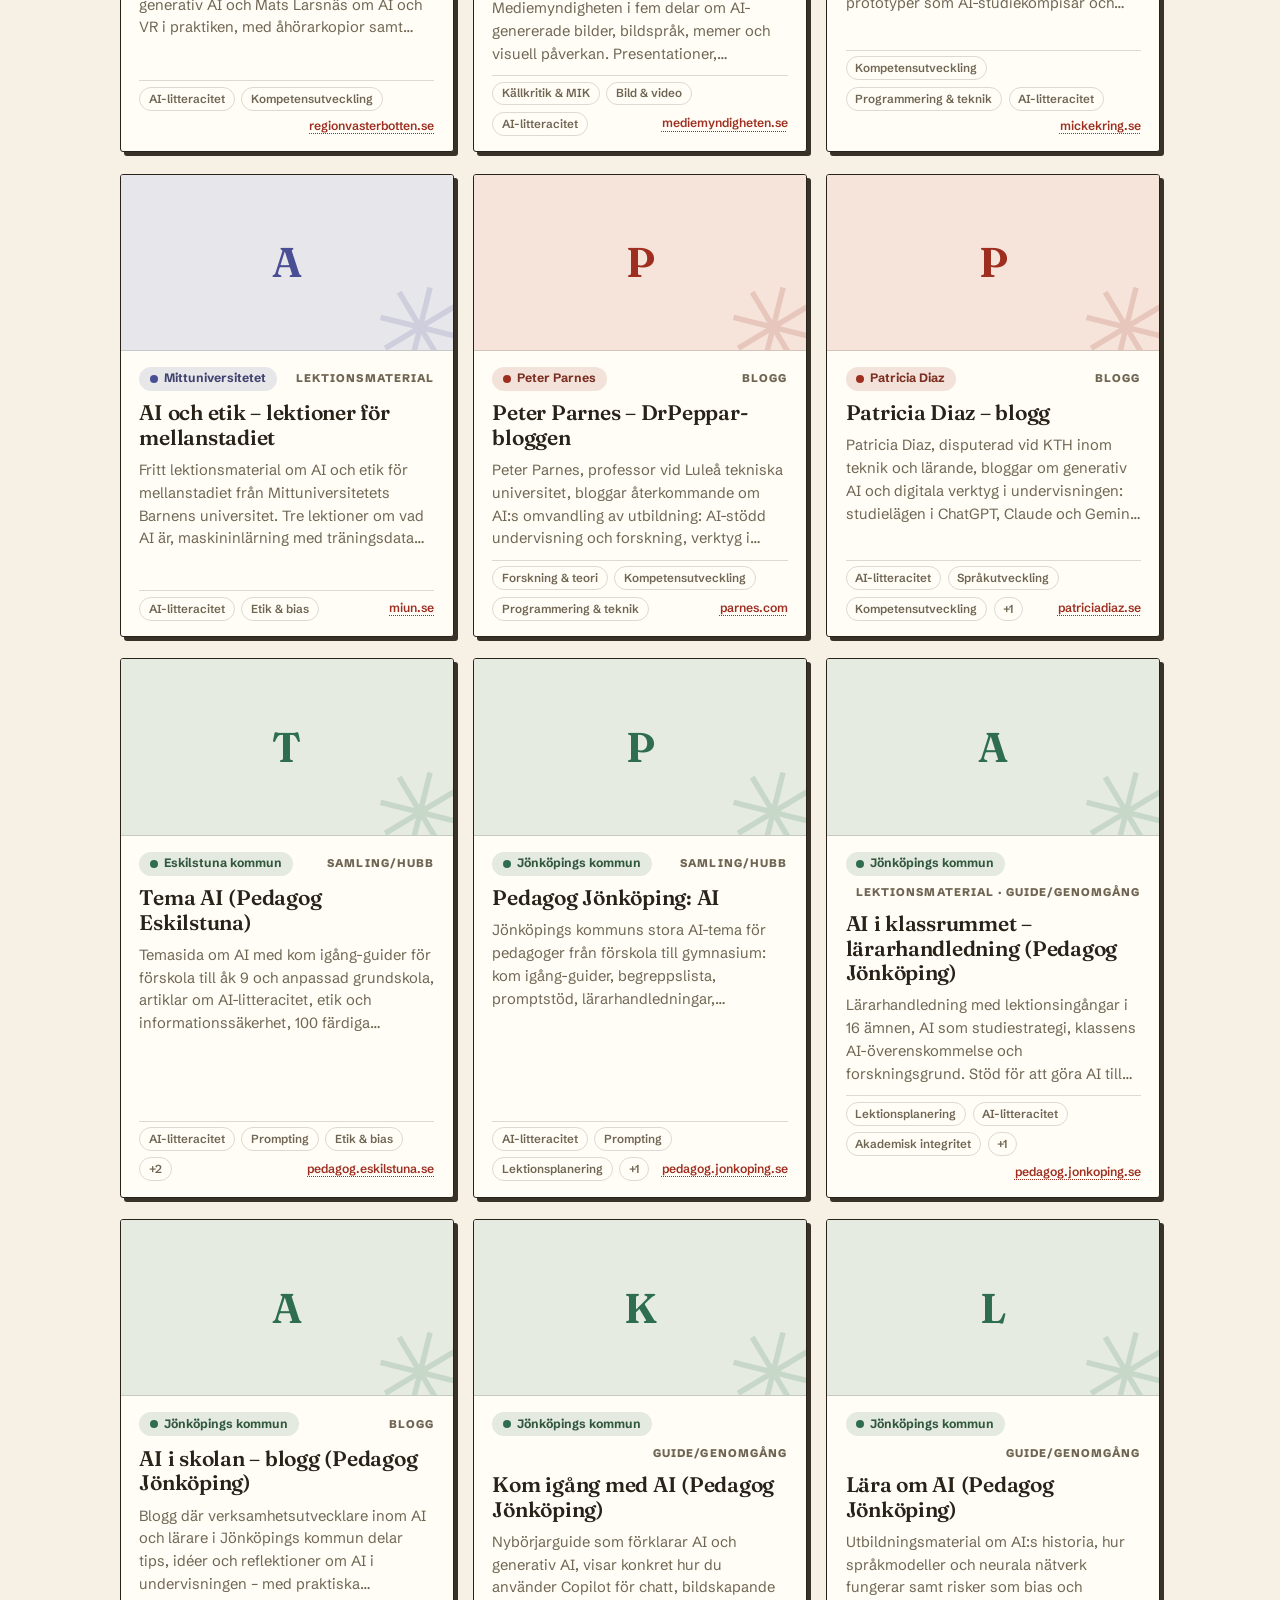
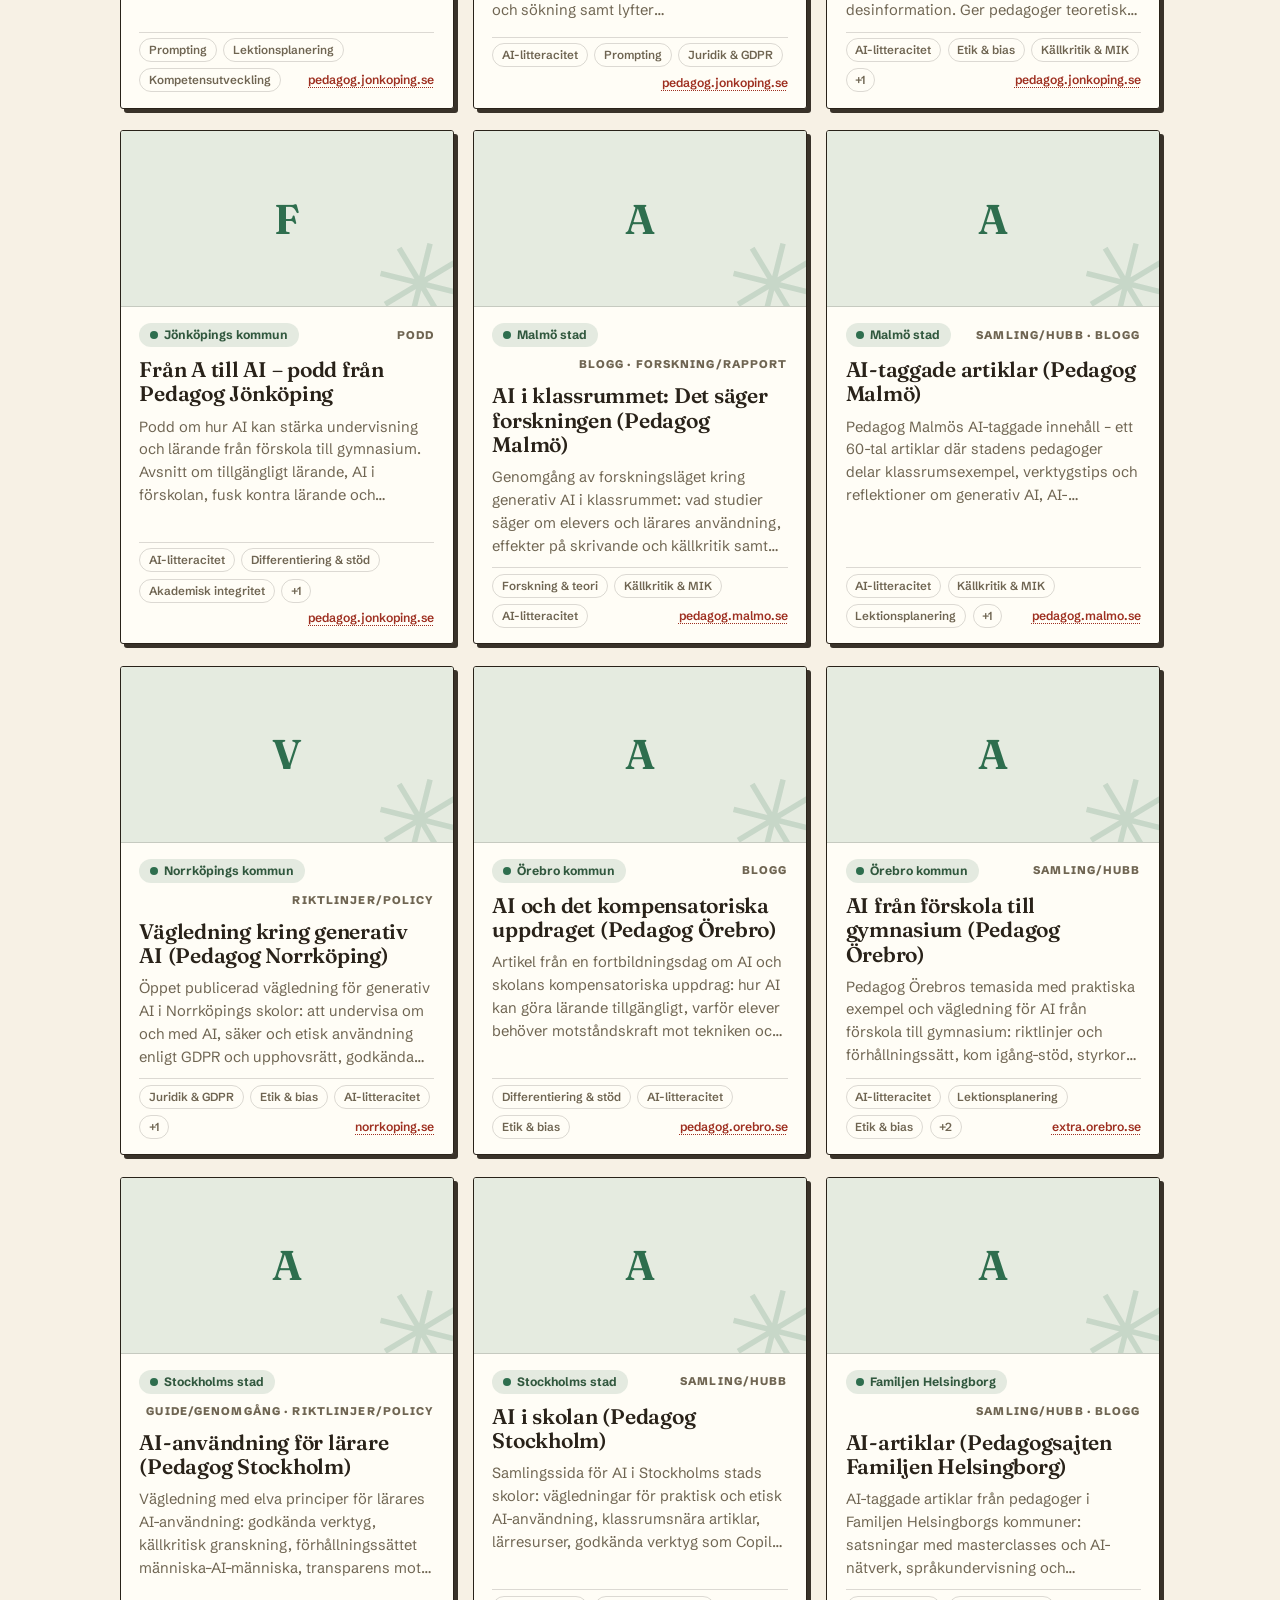
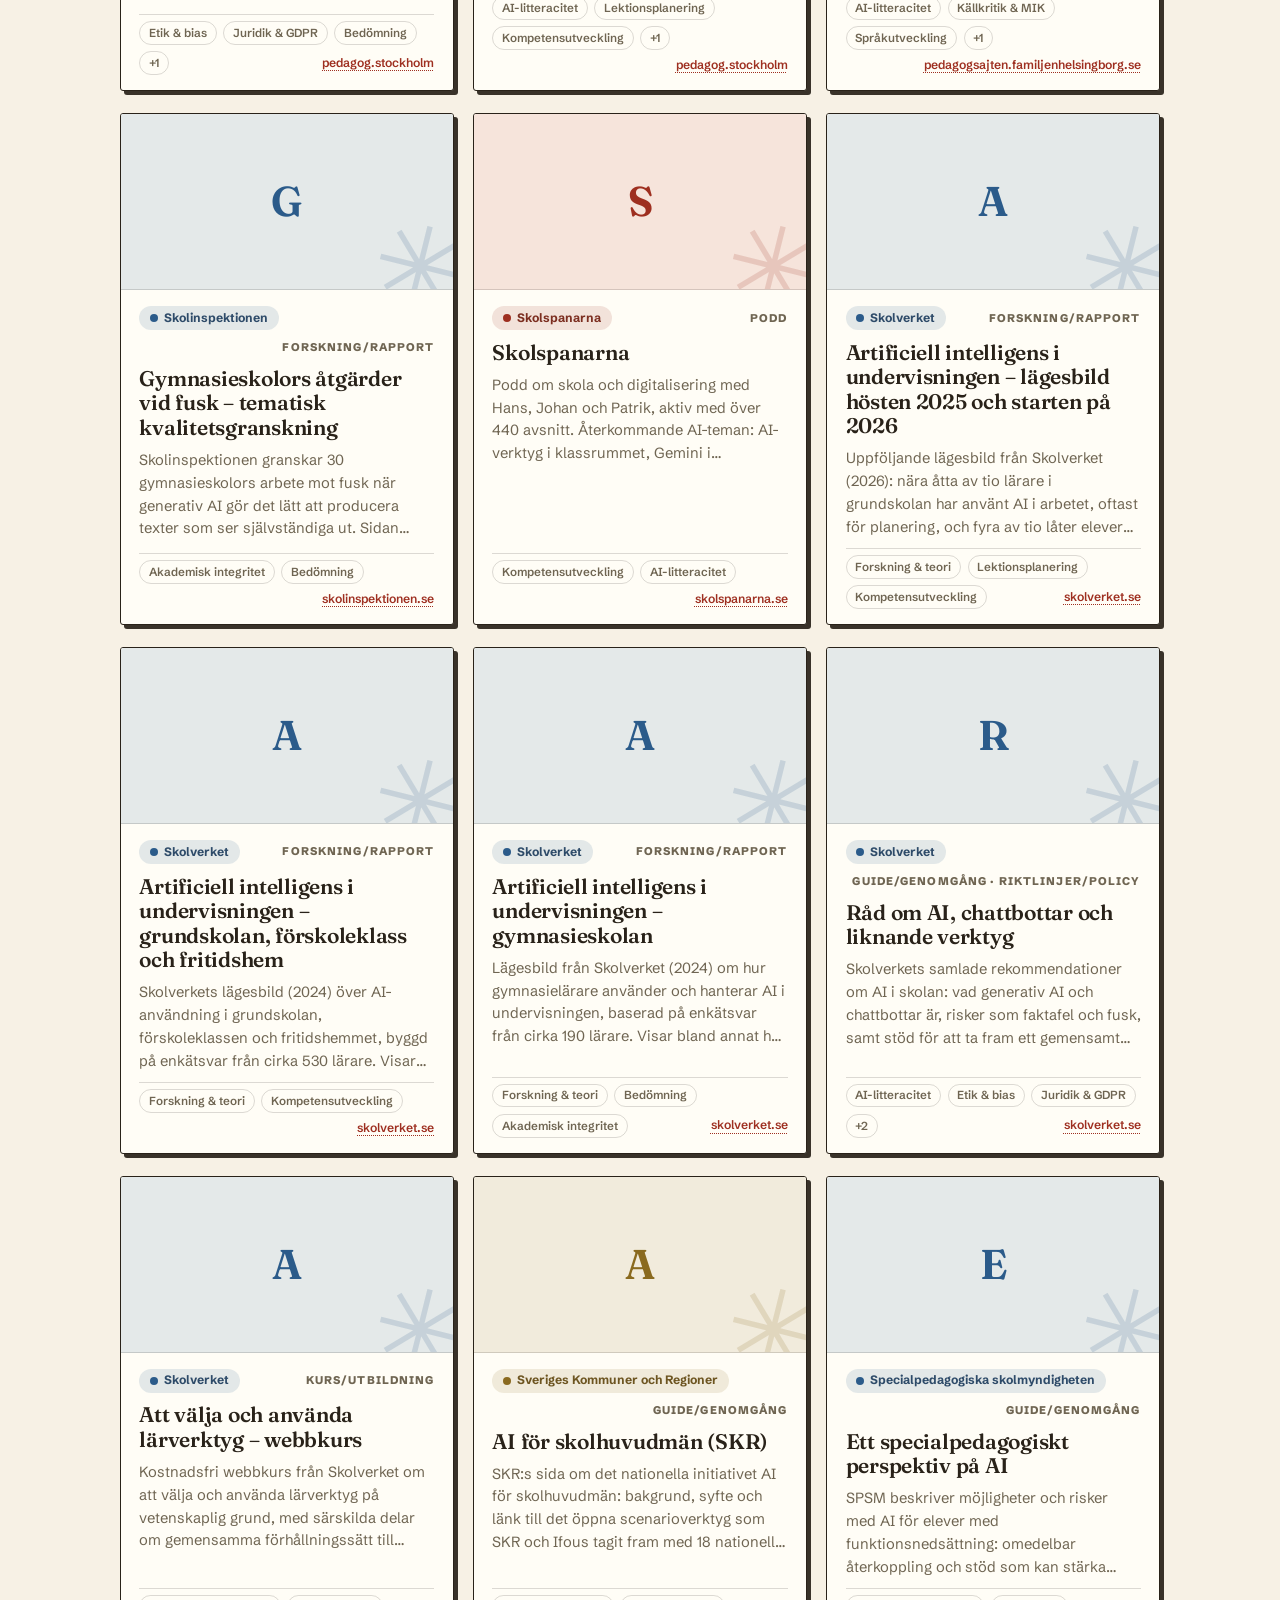
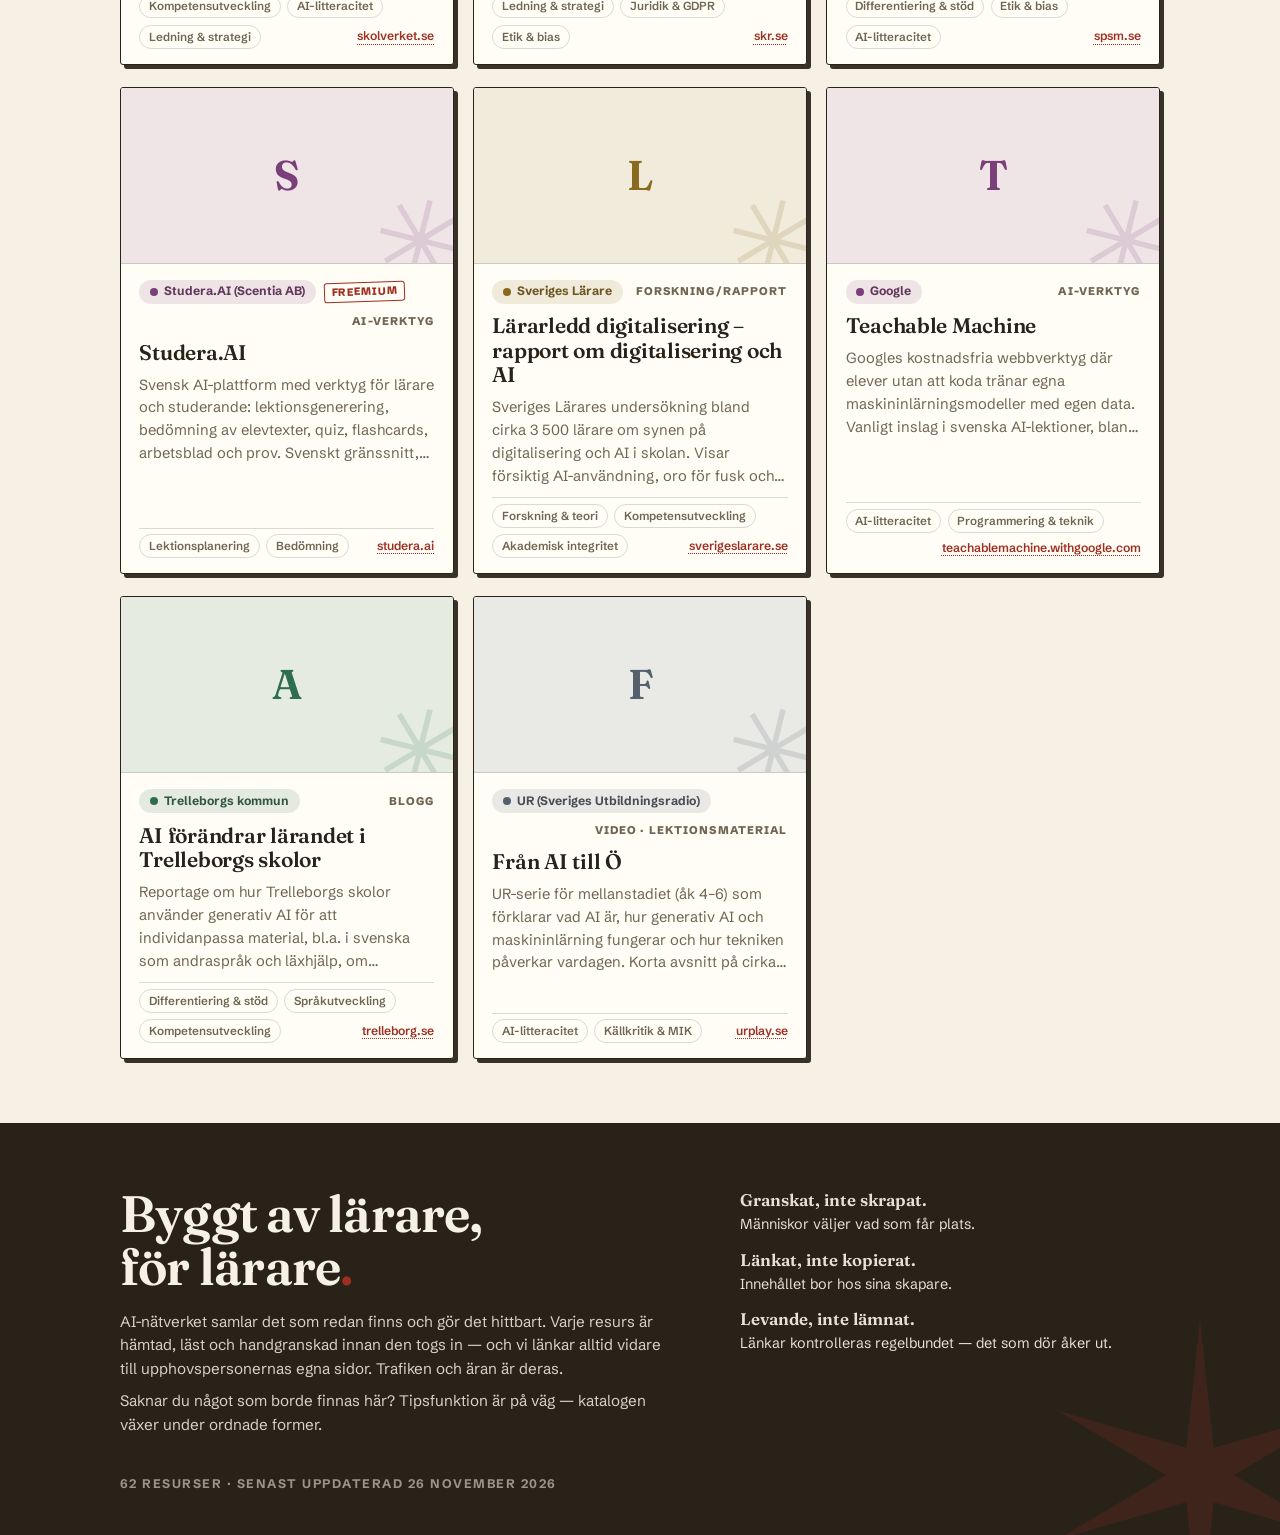
==== commit 7bc257e1: "Designlyft: affischkansla med fargblock, ticker och duotonade bildkort Heron ar nu ett skrivhafte (l" ====
--- a/site/index.html
+++ b/site/index.html
@@ -15,6 +15,9 @@
 
 <svg style="display:none" aria-hidden="true" xmlns="http://www.w3.org/2000/svg">
   <defs>
+    <symbol id="ik-stjarna" viewBox="0 0 100 100">
+      <path d="M50 4 L54 42 L92 31 L60 50 L92 69 L54 58 L50 96 L46 58 L8 69 L40 50 L8 31 L46 42 Z"/>
+    </symbol>
     <symbol id="ik-kompass" viewBox="0 0 24 24">
       <circle cx="12" cy="12" r="8.6" fill="none" stroke="currentColor" stroke-width="1.8"/>
       <path d="M15.2 8.8 13 13 8.8 15.2 11 11 Z" fill="currentColor"/>
@@ -50,38 +53,37 @@
 
 <header class="topp">
   <div class="ram topp__inre">
-    <svg class="topp__stjarna" viewBox="0 0 100 100" aria-hidden="true">
-      <g transform="translate(50 50)">
-        <path d="M0-46 L4-8 L42-19 L10 0 L42 19 L4 8 L0 46 L-4 8 L-42 19 L-10 0 L-42-19 L-4-8 Z" fill="currentColor"/>
-      </g>
-    </svg>
+    <svg class="topp__stjarna" aria-hidden="true"><use href="#ik-stjarna"></use></svg>
+    <svg class="topp__stjarna topp__stjarna--liten" aria-hidden="true"><use href="#ik-stjarna"></use></svg>
     <p class="topp__overrad">Ett nav för AI och pedagogik i svensk skola</p>
     <h1 class="topp__rubrik">AI-nätverket<span class="topp__punkt">.</span></h1>
+    <p class="topp__tag">Där Sveriges lärare <em>hittar, delar och tänker</em> tillsammans.</p>
     <p class="topp__ingress">
       Det bästa som redan finns om AI i skolan — från Skolverkets vägledningar till
-      lärarbloggarna — granskat, beskrivet och sökbart på ett ställe. Börja i det du
-      behöver, inte i ännu en ändlös flik.
+      lärarbloggarna — granskat, beskrivet och sökbart på ett ställe.
     </p>
-    <p class="topp__stat" id="topp-stat"></p>
+    <div class="sok__falt">
+      <svg class="sok__ikon" viewBox="0 0 24 24" aria-hidden="true"><circle cx="10.5" cy="10.5" r="7" fill="none" stroke="currentColor" stroke-width="2.4"/><line x1="15.8" y1="15.8" x2="21.5" y2="21.5" stroke="currentColor" stroke-width="2.4" stroke-linecap="round"/></svg>
+      <input id="sokfalt" type="search" autocomplete="off" spellcheck="false"
+             placeholder="Sök — ”lektioner om bias”, ”riktlinjer gdpr”, ”prompta” …"
+             aria-label="Sök i katalogen">
+      <button id="rensa-sok" class="sok__rensa" type="button" hidden aria-label="Rensa sökningen">×</button>
+    </div>
+    <button id="sok-hopp" class="sok__hopp" type="button" hidden></button>
   </div>
+  <div class="ticker" aria-hidden="true"><div class="ticker__spar" id="ticker-spar"></div></div>
 </header>
 
 <main>
-  <section class="ingangar ram" aria-labelledby="r-ingangar">
-    <h2 id="r-ingangar"><span class="snirkel">Börja där du står</span></h2>
-    <p class="sektionsintro">Sex vägar in i katalogen — eller sök fritt här nedanför.</p>
-    <div class="ingangar__nat" id="ingangar"></div>
+  <section class="band" aria-labelledby="r-ingangar">
+    <div class="ram band__inre">
+      <h2 id="r-ingangar"><span class="snirkel">Börja där du står</span></h2>
+      <p class="sektionsintro">Sex vägar in i katalogen — eller sök fritt här ovanför.</p>
+      <div class="ingangar__nat" id="ingangar"></div>
+    </div>
   </section>
 
-  <section class="sok ram" aria-label="Sök i katalogen">
-    <div class="sok__falt">
-      <svg class="sok__ikon" viewBox="0 0 24 24" aria-hidden="true"><circle cx="10.5" cy="10.5" r="7" fill="none" stroke="currentColor" stroke-width="2.4"/><line x1="15.8" y1="15.8" x2="21.5" y2="21.5" stroke="currentColor" stroke-width="2.4" stroke-linecap="round"/></svg>
-      <input id="sokfalt" type="search" autocomplete="off" spellcheck="false"
-             placeholder="Sök — till exempel ”lektioner om bias” eller ”riktlinjer gdpr”"
-             aria-label="Sök i katalogen">
-      <button id="rensa-sok" class="sok__rensa" type="button" hidden aria-label="Rensa sökningen">×</button>
-    </div>
-
+  <section class="resultat ram" id="resultat" aria-label="Katalogen">
     <div class="filter">
       <div class="filter__grupp" data-grupp="typ">
         <span class="filter__etikett">Jag letar efter</span>
@@ -107,9 +109,7 @@
         <button id="rensa-allt" class="filter__rensa" type="button" hidden>Rensa alla filter</button>
       </div>
     </div>
-  </section>
 
-  <section class="resultat ram" id="resultat" aria-label="Sökresultat">
     <p class="resultat__antal" id="antal" role="status" aria-live="polite"></p>
     <div class="kortnat" id="kortnat"></div>
     <div class="tomt" id="tomt" hidden>
@@ -122,10 +122,11 @@
 </main>
 
 <footer class="fot">
+  <svg class="fot__stjarna" aria-hidden="true"><use href="#ik-stjarna"></use></svg>
   <div class="ram fot__inre">
     <div class="fot__spalter">
       <div>
-        <p class="fot__rubrik">Byggt av lärare, för lärare<span class="topp__punkt">.</span></p>
+        <p class="fot__rubrik">Byggt av lärare,<br>för lärare<span class="topp__punkt">.</span></p>
         <p class="fot__text">
           AI-nätverket samlar det som redan finns och gör det hittbart. Varje resurs är
           hämtad, läst och handgranskad innan den togs in — och vi länkar alltid vidare
--- a/site/stil.css
+++ b/site/stil.css
@@ -1,6 +1,6 @@
-/* AI-nätverket — svensk folkbildning möter modern redaktionell design.
-   Tre formprov (väljs längst ner till vänster): A Falupapper · B Grafit · C Grönska.
-   Varje formprov definierar samma tokens; komponenterna läser bara tokens. */
+/* AI-nätverket — folkbildningsaffisch möter modern redaktionell design.
+   Tre formprov (väljaren nere till vänster): A Falupapper · B Grafit · C Grönska.
+   Varje formprov sätter samma tokens; komponenterna läser bara tokens. */
 
 :root {
   --papper: #f7f1e5;
@@ -11,6 +11,8 @@
   --linje: rgba(41, 34, 25, 0.55);
   --linje-svag: rgba(41, 34, 25, 0.16);
   --skugga: rgba(41, 34, 25, 0.92);
+  --band-bg: #9e2f20;
+  --band-text: #fff6ea;
   --radie: 3px;
   --kortskugga: 4px 4px 0 var(--skugga);
   --kortskugga-hov: 7px 7px 0 var(--falu);
@@ -40,6 +42,8 @@
   --linje: rgba(29, 32, 36, 0.5);
   --linje-svag: rgba(29, 32, 36, 0.14);
   --skugga: rgba(29, 32, 36, 0.1);
+  --band-bg: #2244cc;
+  --band-text: #eef2ff;
   --radie: 14px;
   --kortskugga: 0 1px 2px var(--skugga);
   --kortskugga-hov: 0 10px 28px rgba(29, 32, 36, 0.16);
@@ -59,6 +63,8 @@
   --linje: rgba(35, 48, 31, 0.5);
   --linje-svag: rgba(35, 48, 31, 0.15);
   --skugga: rgba(35, 48, 31, 0.14);
+  --band-bg: #22633f;
+  --band-text: #f2f7ec;
   --radie: 12px;
   --kortskugga: 0 2px 10px var(--skugga);
   --kortskugga-hov: 0 12px 30px rgba(35, 48, 31, 0.2);
@@ -77,6 +83,8 @@
     --linje: rgba(237, 228, 211, 0.6);
     --linje-svag: rgba(237, 228, 211, 0.16);
     --skugga: rgba(0, 0, 0, 0.9);
+    --band-bg: #6e2013;
+    --band-text: #f3e2d4;
 
     --k-myndighet: #7aaad8;
     --k-kommun: #7dbb97;
@@ -90,13 +98,13 @@
   :root[data-form="b"] {
     --papper: #16181b; --kort: #1f2226; --black: #e8eaed; --dampad: #9aa2ab;
     --falu: #8fa6ff; --linje: rgba(232, 234, 237, 0.5); --linje-svag: rgba(232, 234, 237, 0.14);
-    --skugga: rgba(0, 0, 0, 0.5);
+    --skugga: rgba(0, 0, 0, 0.5); --band-bg: #202c74; --band-text: #e6ebff;
     --kortskugga-hov: 0 10px 28px rgba(0, 0, 0, 0.55); --sokskugga-hov: 0 10px 28px rgba(0, 0, 0, 0.55);
   }
   :root[data-form="c"] {
     --papper: #151a16; --kort: #1d241e; --black: #e9e6d8; --dampad: #a4ab95;
     --falu: #86c79e; --linje: rgba(233, 230, 216, 0.5); --linje-svag: rgba(233, 230, 216, 0.15);
-    --skugga: rgba(0, 0, 0, 0.5);
+    --skugga: rgba(0, 0, 0, 0.5); --band-bg: #1c4a31; --band-text: #e8f3e2;
     --kortskugga-hov: 0 12px 30px rgba(0, 0, 0, 0.55); --sokskugga-hov: 0 12px 30px rgba(0, 0, 0, 0.55);
   }
 }
@@ -133,24 +141,53 @@
 
 .ram { max-width: 1120px; margin-inline: auto; padding-inline: clamp(1.1rem, 4vw, 2.5rem); }
 
-.prototyp-lank { display: flex; flex-wrap: wrap; justify-content: center; gap: 0.3rem 0.8rem; padding: 0.7rem 1rem; background: var(--falu); color: var(--papper); font-size: 0.8rem; }
+.prototyp-lank { display: flex; flex-wrap: wrap; justify-content: center; gap: 0.3rem 0.8rem; padding: 0.7rem 1rem; background: var(--band-bg); color: var(--band-text); font-size: 0.8rem; }
 .prototyp-lank a { color: inherit; font-weight: 700; text-underline-offset: 3px; }
-@media (prefers-color-scheme: dark) { .prototyp-lank { color: #16130e; } }
-
-/* ---------- Masthuvud ---------- */
-
-.topp { border-bottom: 2px solid var(--black); overflow: hidden; }
-
-.topp__inre { position: relative; padding-block: clamp(2.6rem, 7vw, 4.6rem) clamp(1.8rem, 5vw, 2.8rem); }
+
+/* ---------- Masthuvud: skrivhäftet ---------- */
+
+.topp {
+  position: relative;
+  overflow: hidden;
+  /* Skrivhäftets linjer */
+  background-image: repeating-linear-gradient(to bottom, transparent 0 37px, var(--linje-svag) 37px 38px);
+}
+:root[data-form="b"] .topp { background-image: none; }
+
+/* Marginallinjen i rött, som i ett skrivhäfte */
+.topp::before {
+  content: "";
+  position: absolute;
+  top: 0;
+  bottom: 0;
+  left: clamp(16px, 4vw, 54px);
+  width: 2px;
+  background: var(--falu);
+  opacity: 0.3;
+}
+:root[data-form="b"] .topp::before { display: none; }
+
+.topp__inre { position: relative; padding-block: clamp(2.8rem, 8vw, 5.4rem) clamp(2.4rem, 6vw, 3.6rem); }
 
 .topp__stjarna {
   position: absolute;
-  top: clamp(-60px, -6vw, -20px);
+  top: clamp(-50px, -4vw, -14px);
   right: clamp(-70px, -5vw, -20px);
-  width: clamp(160px, 24vw, 320px);
-  color: var(--falu);
-  opacity: 0.12;
+  width: clamp(170px, 26vw, 360px);
+  height: clamp(170px, 26vw, 360px);
+  fill: var(--falu);
+  opacity: 0.14;
   animation: snurr 90s linear infinite;
+}
+.topp__stjarna--liten {
+  top: auto;
+  bottom: -30px;
+  right: clamp(180px, 30vw, 420px);
+  width: 90px;
+  height: 90px;
+  opacity: 0.1;
+  animation-duration: 140s;
+  animation-direction: reverse;
 }
 
 @keyframes snurr { to { transform: rotate(360deg); } }
@@ -161,94 +198,62 @@
   letter-spacing: 0.16em;
   text-transform: uppercase;
   color: var(--falu);
-  margin-bottom: 1rem;
+  margin-bottom: 1.1rem;
+  animation: upp 0.5s 0.05s cubic-bezier(0.2, 0.7, 0.3, 1) both;
 }
 
 .topp__rubrik {
   font-family: var(--display);
-  font-weight: 640;
+  font-weight: 660;
   font-variation-settings: var(--display-vf);
-  font-size: clamp(2.8rem, 9vw, 6.2rem);
-  line-height: 0.98;
-  letter-spacing: -0.02em;
+  font-size: clamp(3rem, 11vw, 7.2rem);
+  line-height: 0.96;
+  letter-spacing: -0.025em;
   max-width: 14ch;
   overflow-wrap: anywhere;
+  animation: upp 0.55s 0.12s cubic-bezier(0.2, 0.7, 0.3, 1) both;
 }
 
 .topp__punkt { color: var(--falu); }
 
-.topp__ingress {
-  margin-top: 1.3rem;
-  font-size: clamp(1.02rem, 1.6vw, 1.18rem);
-  max-width: 58ch;
-  color: var(--dampad);
-}
-
-.topp__stat {
+.topp__tag {
   margin-top: 1.1rem;
   font-family: var(--display);
-  font-style: italic;
-  font-size: 0.95rem;
+  font-variation-settings: var(--display-vf);
+  font-size: clamp(1.25rem, 2.6vw, 1.7rem);
+  font-weight: 500;
+  animation: upp 0.55s 0.2s cubic-bezier(0.2, 0.7, 0.3, 1) both;
+}
+.topp__tag em { font-style: italic; color: var(--falu); }
+:root[data-form="b"] .topp__tag { font-weight: 700; }
+
+.topp__ingress {
+  margin-top: 0.8rem;
+  font-size: clamp(1rem, 1.6vw, 1.12rem);
+  max-width: 54ch;
   color: var(--dampad);
-}
-:root[data-form="b"] .topp__stat { font-style: normal; font-weight: 600; font-size: 0.85rem; }
-.topp__stat em { font-style: normal; font-weight: 700; color: var(--falu); }
-
-/* ---------- Sektionsrubriker ---------- */
-
-h2 { font-family: var(--display); font-variation-settings: var(--display-vf); font-weight: 600; font-size: clamp(1.5rem, 3vw, 1.9rem); letter-spacing: -0.01em; }
-.snirkel { text-decoration-line: underline; text-decoration-style: wavy; text-decoration-color: var(--falu); text-decoration-thickness: 2px; text-underline-offset: 7px; }
-.sektionsintro { color: var(--dampad); font-size: 0.95rem; margin-top: 0.5rem; }
-
-/* ---------- Behovsingångar ---------- */
-
-.ingangar { padding-block: clamp(1.8rem, 4vw, 2.6rem) 0.4rem; }
-
-.ingangar__nat {
-  margin-top: 1.2rem;
-  display: grid;
-  grid-template-columns: repeat(auto-fit, minmax(230px, 1fr));
-  gap: 0.9rem;
-}
-
-.ingang {
-  font: inherit;
-  text-align: left;
-  display: flex;
-  gap: 0.8rem;
-  align-items: flex-start;
-  background: var(--kort);
-  color: var(--black);
-  border: 1.5px solid var(--black);
-  border-radius: var(--radie);
-  box-shadow: var(--kortskugga);
-  padding: 0.9rem 1rem;
-  cursor: pointer;
-  transition: transform 0.16s ease, box-shadow 0.16s ease;
-  min-width: 0;
-}
-:root[data-form="b"] .ingang, :root[data-form="c"] .ingang { border-color: var(--linje-svag); }
-.ingang:hover { transform: translate(-2px, -2px); box-shadow: var(--kortskugga-hov); }
-:root[data-form="b"] .ingang:hover, :root[data-form="c"] .ingang:hover { transform: translateY(-3px); }
-
-.ingang svg { width: 30px; height: 30px; flex: none; color: var(--falu); margin-top: 0.15rem; }
-.ingang b { display: block; font-family: var(--display); font-variation-settings: var(--display-vf); font-size: 1.08rem; font-weight: 620; margin-bottom: 0.15rem; }
-.ingang span { font-size: 0.84rem; color: var(--dampad); display: block; }
-.ingang .antal { display: inline; font-size: 0.78rem; font-weight: 700; color: var(--falu); }
-
-/* ---------- Sök ---------- */
-
-.sok { padding-block: clamp(1.6rem, 4vw, 2.4rem) 0.6rem; }
+  animation: upp 0.55s 0.28s cubic-bezier(0.2, 0.7, 0.3, 1) both;
+}
+
+@keyframes upp {
+  from { opacity: 0; transform: translateY(16px); }
+  to { opacity: 1; transform: none; }
+}
+
+/* ---------- Sök (i heron) ---------- */
 
 .sok__falt {
   position: relative;
   display: flex;
   align-items: center;
+  max-width: 640px;
+  margin-top: 1.8rem;
   background: var(--kort);
   border: 2px solid var(--black);
   border-radius: var(--radie);
   box-shadow: var(--sokskugga);
   transition: box-shadow 0.18s ease, transform 0.18s ease;
+  animation: upp 0.55s 0.36s cubic-bezier(0.2, 0.7, 0.3, 1) both;
 }
 :root[data-form="b"] .sok__falt, :root[data-form="c"] .sok__falt { border-color: var(--linje); }
 
@@ -261,11 +266,11 @@
   flex: 1;
   min-width: 0;
   font: inherit;
-  font-size: clamp(1rem, 2vw, 1.15rem);
+  font-size: clamp(1rem, 2vw, 1.12rem);
   color: var(--black);
   background: none;
   border: 0;
-  padding: 1.02rem 0.8rem;
+  padding: 1.05rem 0.8rem;
 }
 
 #sokfalt::placeholder { color: var(--dampad); opacity: 0.75; }
@@ -283,9 +288,112 @@
 }
 .sok__rensa:hover { color: var(--falu); }
 
+.sok__hopp {
+  margin-top: 0.7rem;
+  font: inherit;
+  font-size: 0.9rem;
+  font-weight: 700;
+  color: var(--falu);
+  background: none;
+  border: 0;
+  cursor: pointer;
+  text-decoration: underline;
+  text-underline-offset: 4px;
+}
+
+/* ---------- Ticker ---------- */
+
+.ticker {
+  background: var(--black);
+  color: var(--papper);
+  overflow: hidden;
+  user-select: none;
+}
+
+.ticker__spar {
+  display: inline-flex;
+  gap: 2.4rem;
+  padding: 0.55rem 0;
+  white-space: nowrap;
+  font-weight: 800;
+  font-size: 0.76rem;
+  letter-spacing: 0.14em;
+  text-transform: uppercase;
+  animation: ticker 36s linear infinite;
+  will-change: transform;
+}
+
+.ticker__halva { display: inline-flex; gap: 2.4rem; }
+.ticker__stjarna { color: var(--falu); }
+@media (prefers-color-scheme: dark) { .ticker__stjarna { color: var(--band-bg); } }
+
+@keyframes ticker { to { transform: translateX(calc(-50% - 1.2rem)); } }
+
+/* ---------- Sektionsrubriker ---------- */
+
+h2 {
+  font-family: var(--display);
+  font-variation-settings: var(--display-vf);
+  font-weight: 620;
+  font-size: clamp(1.8rem, 4.2vw, 2.6rem);
+  letter-spacing: -0.015em;
+}
+.snirkel { text-decoration-line: underline; text-decoration-style: wavy; text-decoration-thickness: 2px; text-underline-offset: 8px; }
+.sektionsintro { font-size: 0.95rem; margin-top: 0.7rem; }
+
+/* ---------- Bandet med behovsingångar ---------- */
+
+.band { background: var(--band-bg); color: var(--band-text); }
+
+.band__inre { padding-block: clamp(2.2rem, 5vw, 3.4rem); }
+
+.band h2 { color: var(--band-text); }
+.band .snirkel { text-decoration-color: var(--band-text); }
+.band .sektionsintro { color: var(--band-text); opacity: 0.8; }
+
+.ingangar__nat {
+  margin-top: 1.5rem;
+  display: grid;
+  grid-template-columns: repeat(auto-fit, minmax(250px, 1fr));
+  gap: 1rem;
+}
+
+.ingang {
+  font: inherit;
+  text-align: left;
+  display: flex;
+  gap: 0.9rem;
+  align-items: flex-start;
+  background: var(--kort);
+  color: var(--black);
+  border: 1.5px solid var(--black);
+  border-radius: var(--radie);
+  box-shadow: 5px 5px 0 rgba(0, 0, 0, 0.35);
+  padding: 1.1rem 1.15rem;
+  cursor: pointer;
+  transition: transform 0.16s ease, box-shadow 0.16s ease;
+  min-width: 0;
+}
+:root[data-form="b"] .ingang, :root[data-form="c"] .ingang { border-color: transparent; box-shadow: var(--kortskugga); }
+.ingang:hover { transform: translate(-2px, -3px) rotate(-0.8deg); box-shadow: 8px 9px 0 rgba(0, 0, 0, 0.35); }
+:root[data-form="b"] .ingang:hover, :root[data-form="c"] .ingang:hover { transform: translateY(-3px); box-shadow: var(--kortskugga-hov); }
+
+.ingang svg { width: 34px; height: 34px; flex: none; color: var(--falu); margin-top: 0.15rem; }
+.ingang b {
+  display: block;
+  font-family: var(--display);
+  font-variation-settings: var(--display-vf);
+  font-size: 1.22rem;
+  font-weight: 640;
+  margin-bottom: 0.2rem;
+  letter-spacing: -0.01em;
+}
+.ingang span { font-size: 0.86rem; color: var(--dampad); display: block; }
+.ingang .antal { display: inline; font-size: 0.78rem; font-weight: 800; color: var(--falu); }
+
 /* ---------- Filter ---------- */
 
-.filter { margin-top: 1.6rem; display: grid; gap: 0.95rem; }
+.filter { display: grid; gap: 0.95rem; margin-bottom: 1.6rem; }
 
 .filter__grupp { display: grid; grid-template-columns: 7.2rem minmax(0, 1fr); gap: 0.6rem; align-items: baseline; }
 
@@ -395,7 +503,7 @@
 
 /* ---------- Resultat ---------- */
 
-.resultat { padding-block: 1.7rem 4rem; }
+.resultat { padding-block: clamp(2rem, 5vw, 3rem) 4rem; }
 
 .resultat__antal {
   font-family: var(--display);
@@ -439,13 +547,34 @@
 .kort:hover { transform: translate(-3px, -3px); box-shadow: var(--kortskugga-hov); }
 :root[data-form="b"] .kort:hover, :root[data-form="c"] .kort:hover { transform: translateY(-4px); }
 
+/* Duoton: bilderna enhetliggörs i källans färg och väcks i färg vid hover */
 .kort__media {
   position: relative;
   aspect-ratio: 16 / 8.5;
   background: color-mix(in oklab, var(--k, var(--dampad)) 12%, var(--kort));
   border-bottom: 1.5px solid var(--linje-svag);
 }
-.kort__media img { width: 100%; height: 100%; object-fit: cover; display: block; }
+.kort__media img {
+  width: 100%;
+  height: 100%;
+  object-fit: cover;
+  display: block;
+  filter: grayscale(1) contrast(1.05) brightness(1.04);
+  transition: filter 0.3s ease;
+}
+.kort__media:not(.kort__media--miss)::after {
+  content: "";
+  position: absolute;
+  inset: 0;
+  background: var(--k, var(--dampad));
+  mix-blend-mode: multiply;
+  opacity: 0.3;
+  pointer-events: none;
+  transition: opacity 0.3s ease;
+}
+.kort:hover .kort__media img { filter: none; }
+.kort:hover .kort__media:not(.kort__media--miss)::after { opacity: 0; }
+
 .kort__media--miss img { display: none; }
 
 .kort__platta {
@@ -519,10 +648,10 @@
 .kort h3 {
   font-family: var(--display);
   font-variation-settings: var(--display-vf);
-  font-weight: 580;
-  font-size: 1.3rem;
-  line-height: 1.18;
-  letter-spacing: -0.01em;
+  font-weight: 590;
+  font-size: 1.32rem;
+  line-height: 1.16;
+  letter-spacing: -0.012em;
 }
 :root[data-form="b"] .kort h3 { font-weight: 750; font-size: 1.16rem; }
 
@@ -587,25 +716,38 @@
 
 /* ---------- Fot ---------- */
 
-.fot { background: var(--black); color: var(--papper); margin-top: 2rem; }
+.fot { position: relative; overflow: hidden; background: var(--black); color: var(--papper); }
 @media (prefers-color-scheme: dark) { .fot { background: #11100c; border-top: 1px solid var(--linje-svag); color: var(--black); } }
 
-.fot__inre { padding-block: 3rem 2.6rem; }
+.fot__stjarna {
+  position: absolute;
+  right: -90px;
+  bottom: -110px;
+  width: 340px;
+  height: 340px;
+  fill: var(--falu);
+  opacity: 0.18;
+  animation: snurr 120s linear infinite;
+}
+
+.fot__inre { position: relative; padding-block: clamp(2.6rem, 6vw, 4rem) 2.6rem; }
 
 .fot__spalter { display: grid; grid-template-columns: minmax(0, 1.4fr) minmax(0, 1fr); gap: 2rem; }
 
 .fot__rubrik {
   font-family: var(--display);
-  font-weight: 600;
+  font-weight: 620;
   font-variation-settings: var(--display-vf);
-  font-size: clamp(1.6rem, 4vw, 2.2rem);
-  margin-bottom: 0.9rem;
+  font-size: clamp(2rem, 5vw, 3.2rem);
+  line-height: 1.04;
+  letter-spacing: -0.015em;
+  margin-bottom: 1rem;
 }
 
 .fot__text { max-width: 62ch; font-size: 0.95rem; opacity: 0.85; margin-bottom: 0.55rem; }
 
-.fot__principer { list-style: none; display: grid; gap: 0.7rem; align-content: start; font-size: 0.9rem; opacity: 0.9; }
-.fot__principer b { font-family: var(--display); font-variation-settings: var(--display-vf); font-weight: 620; display: block; font-size: 1rem; }
+.fot__principer { list-style: none; display: grid; gap: 0.7rem; align-content: start; font-size: 0.9rem; opacity: 0.92; }
+.fot__principer b { font-family: var(--display); font-variation-settings: var(--display-vf); font-weight: 620; display: block; font-size: 1.05rem; }
 
 .fot__meta {
   margin-top: 1.8rem;
@@ -656,10 +798,12 @@
   .kortnat { grid-template-columns: minmax(0, 1fr); }
   .kort__typ { display: none; }
   .fot__spalter { grid-template-columns: minmax(0, 1fr); }
+  .topp__stjarna--liten { display: none; }
 }
 
 @media (prefers-reduced-motion: reduce) {
-  .topp__stjarna, .tomt__stjarna { animation: none; }
-  .kort { animation: none; }
+  .topp__stjarna, .tomt__stjarna, .fot__stjarna { animation: none; }
+  .kort, .topp__overrad, .topp__rubrik, .topp__tag, .topp__ingress, .sok__falt { animation: none; }
+  .ticker__spar { animation: none; }
   .sok__falt, .kort, .chip, .ingang { transition: none; }
 }
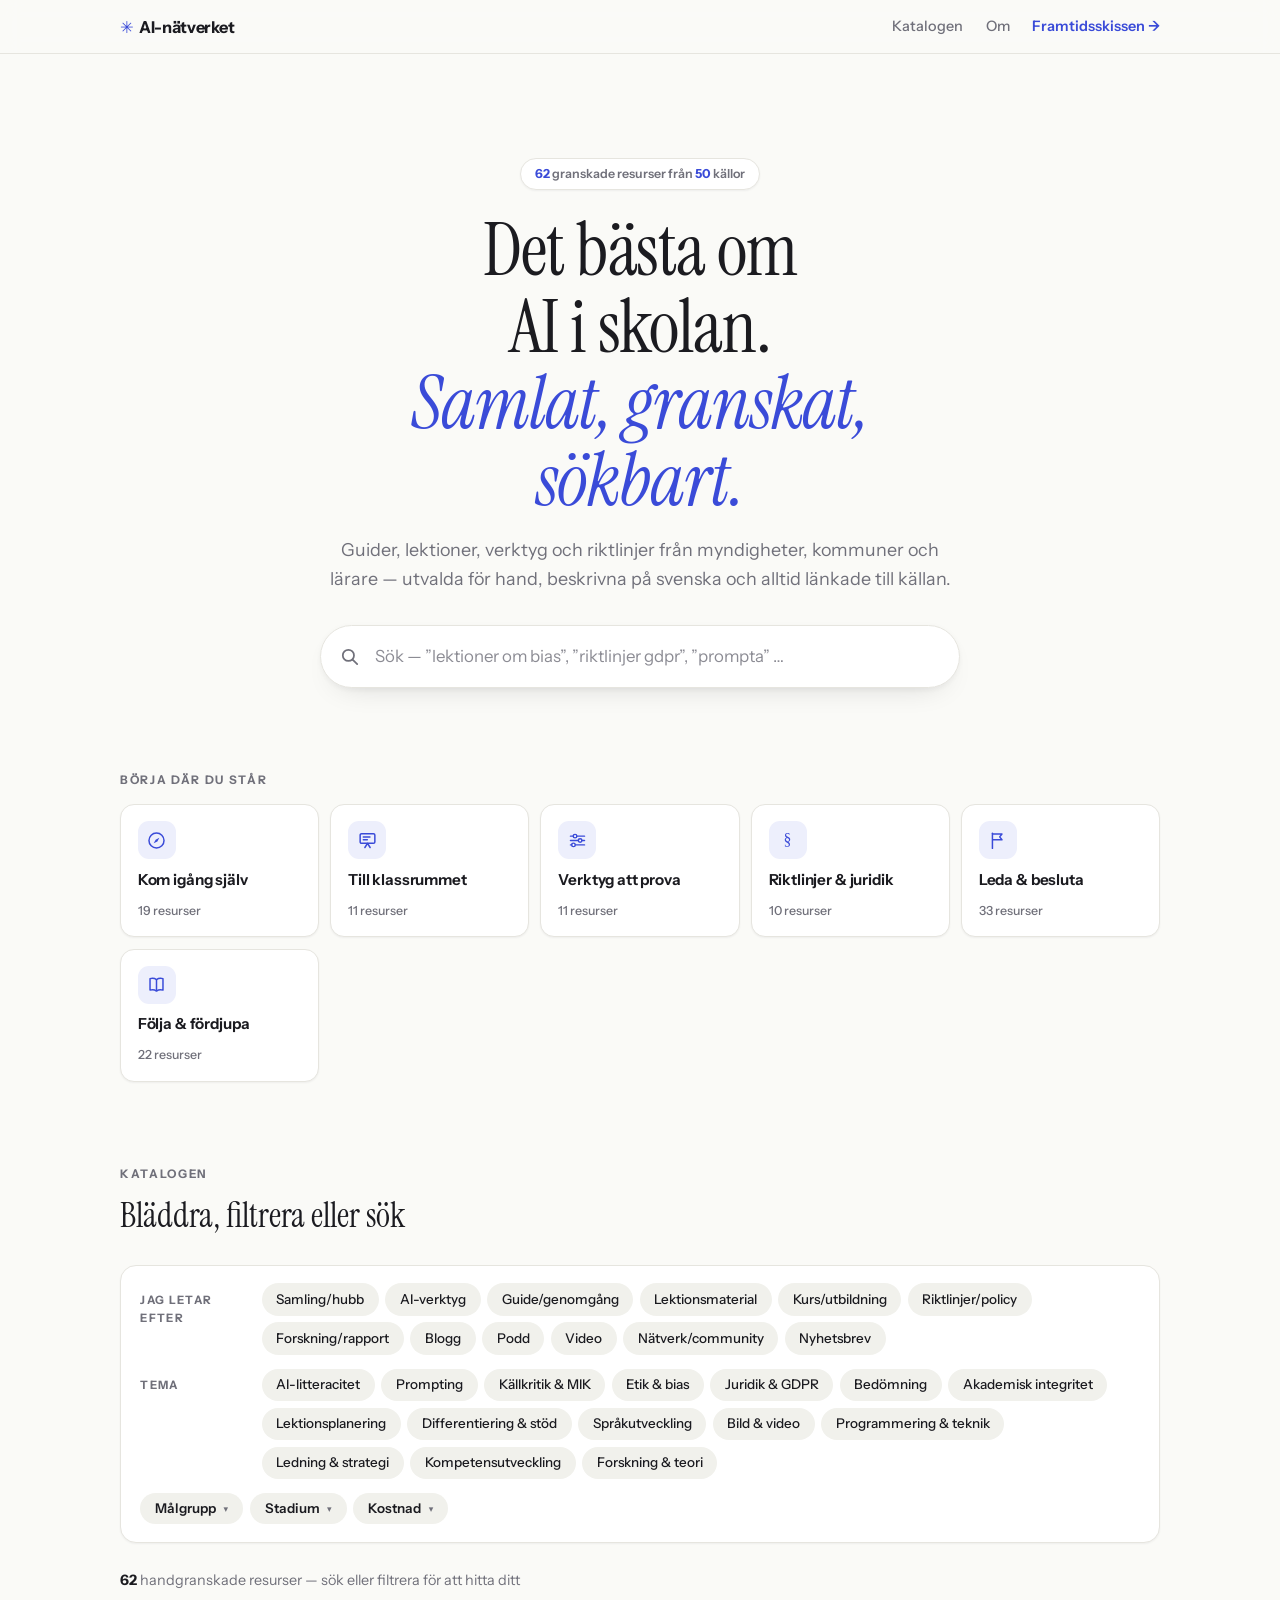
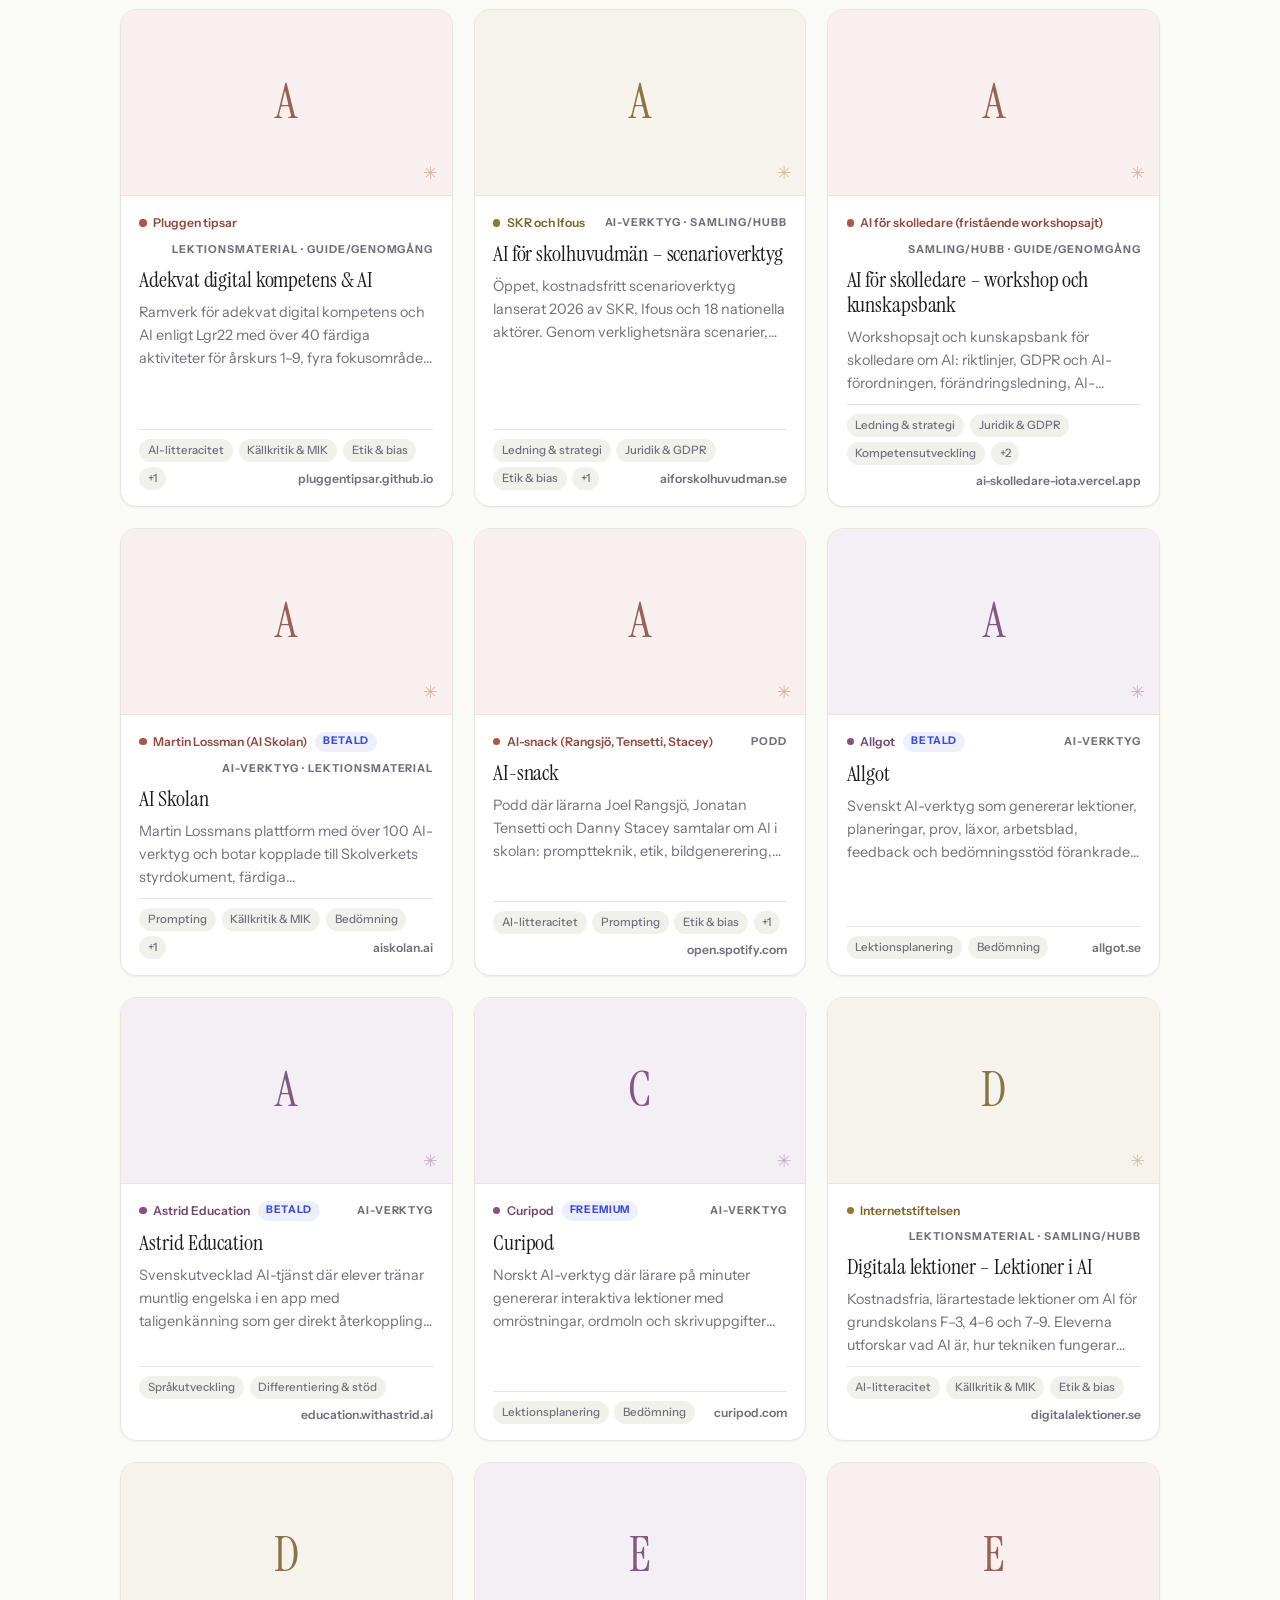
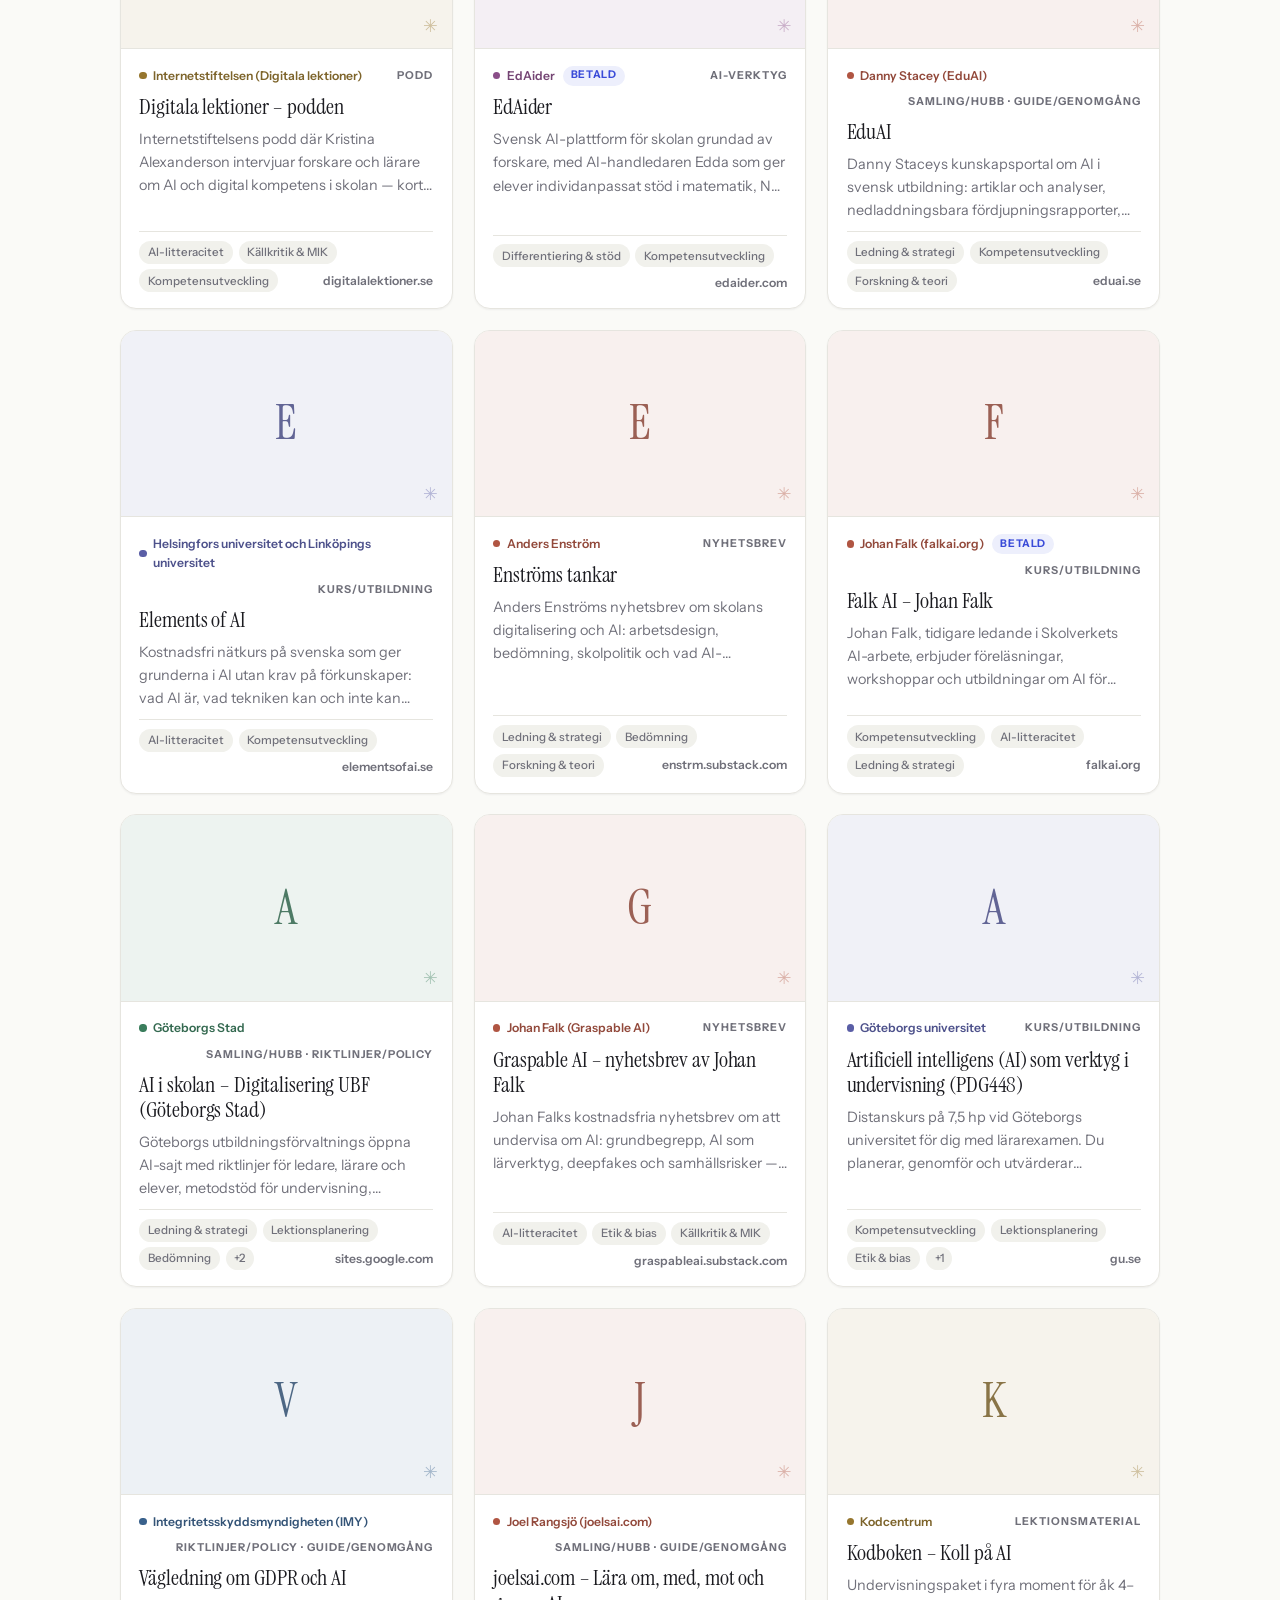
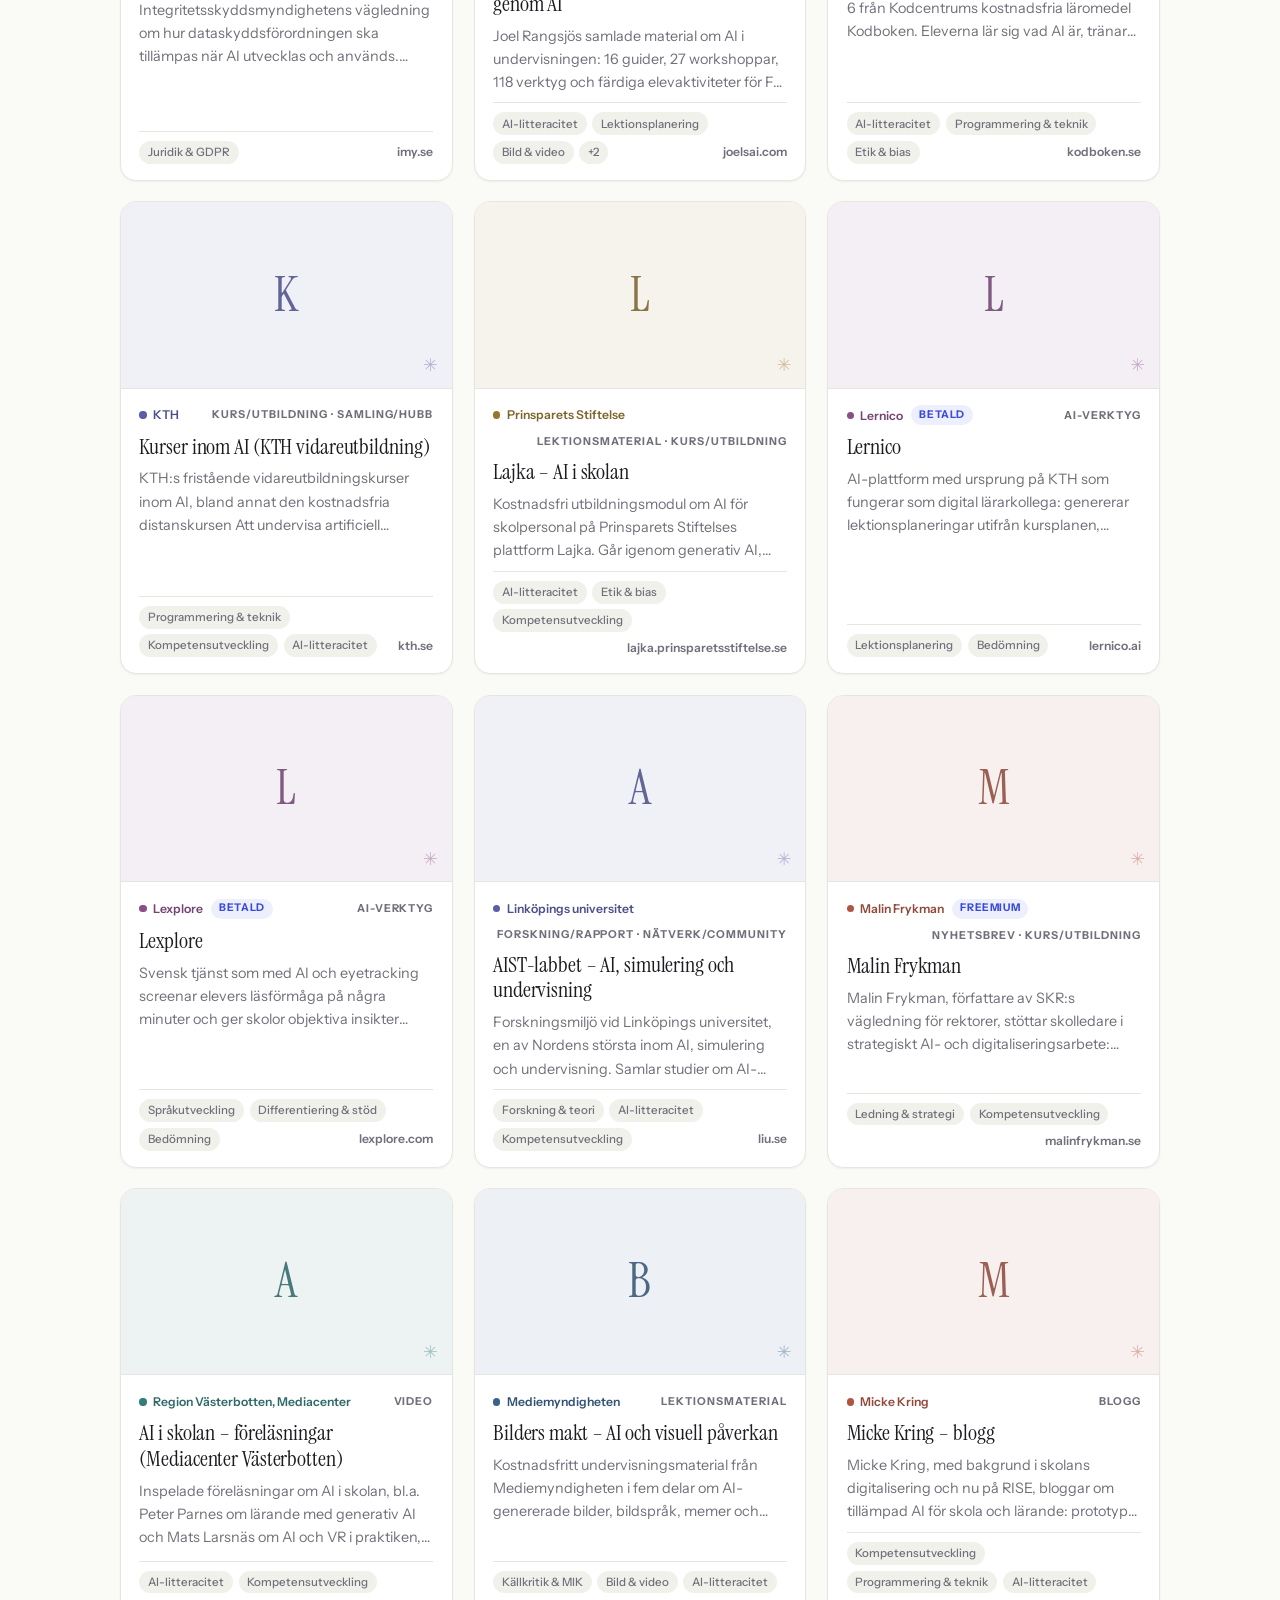
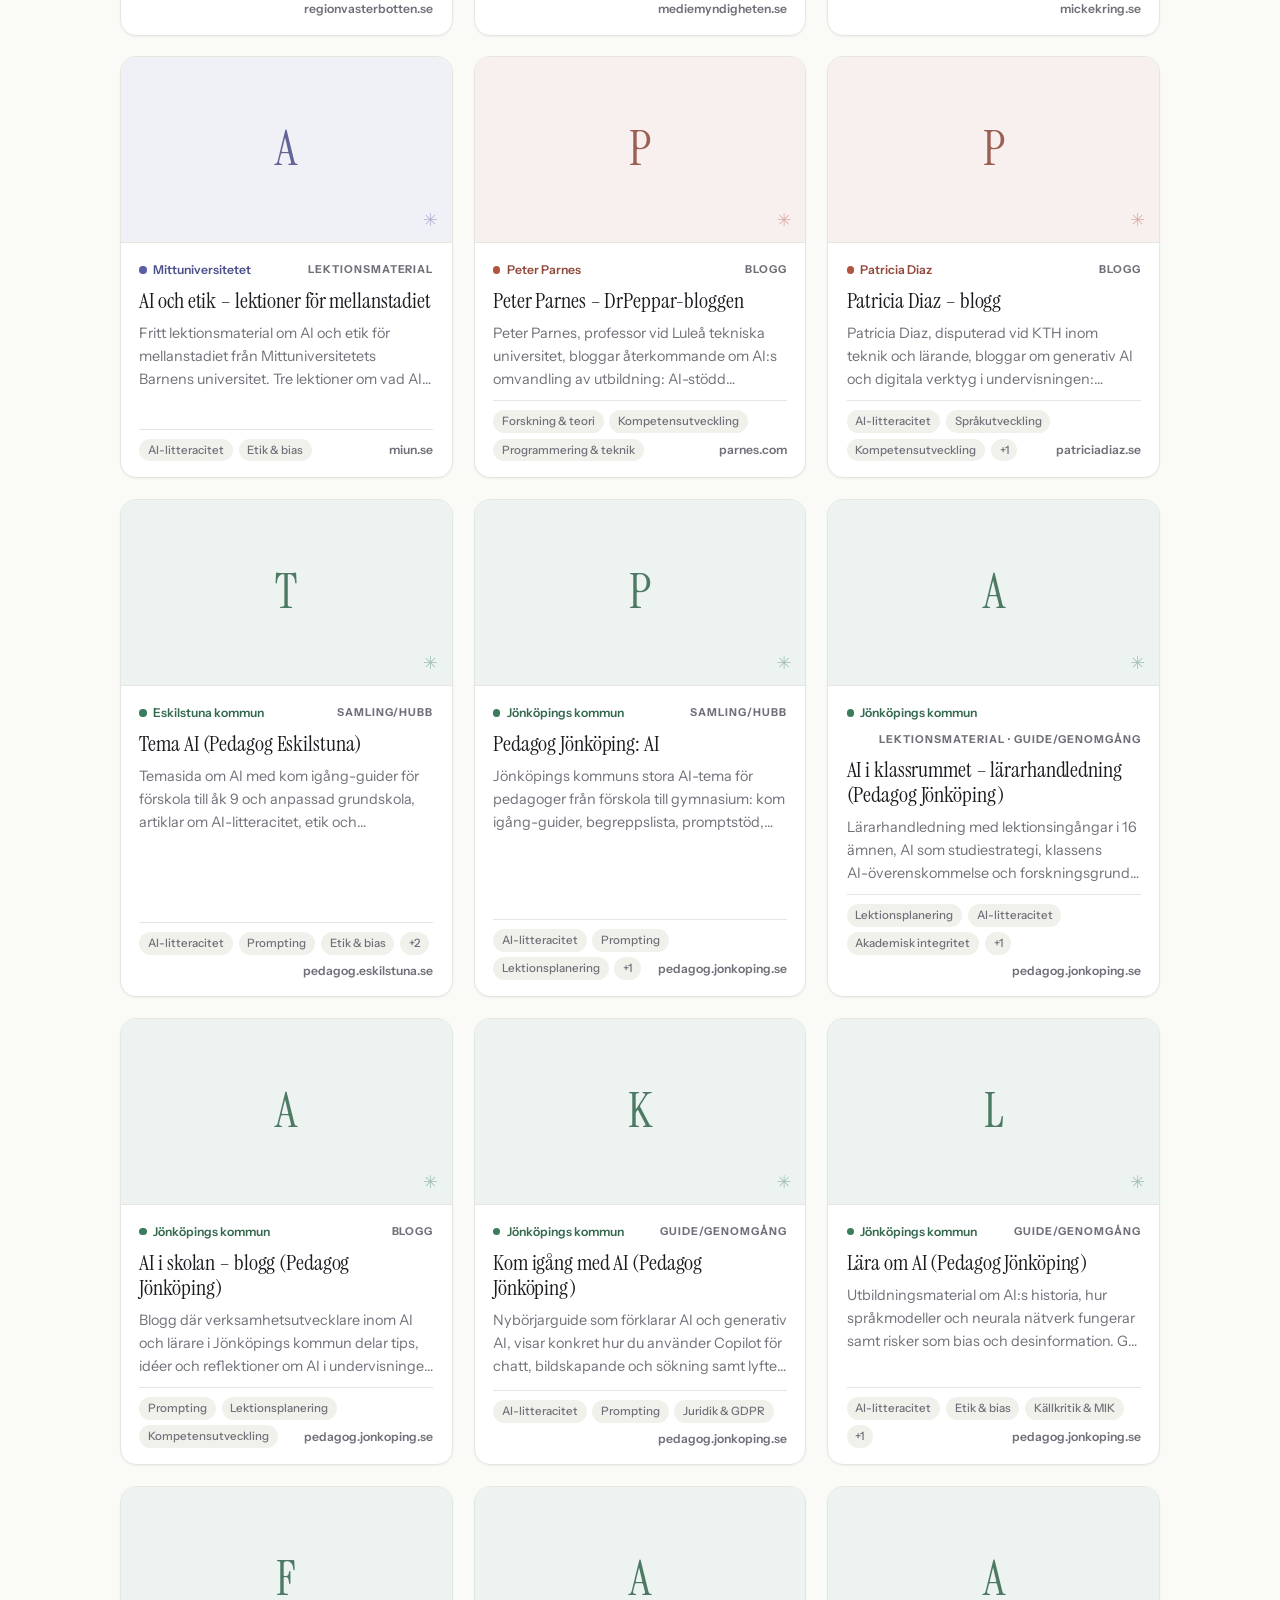
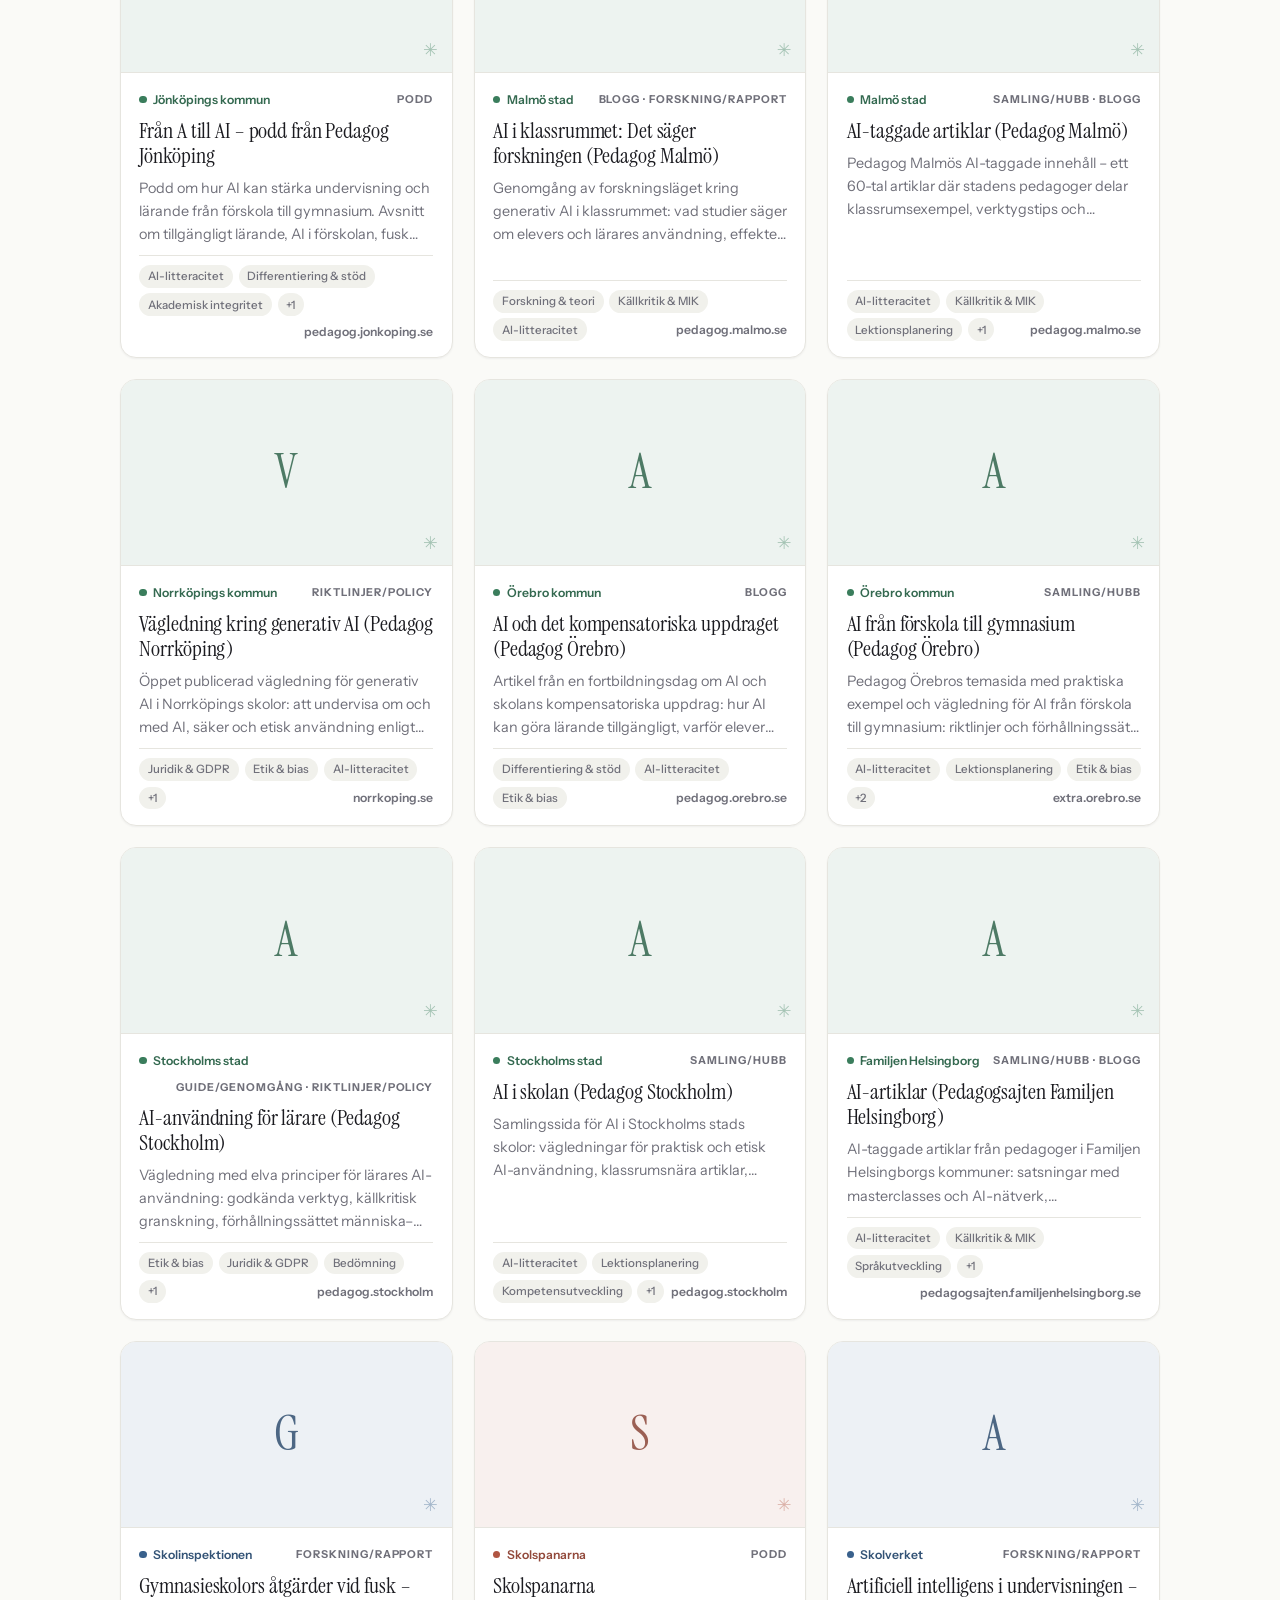
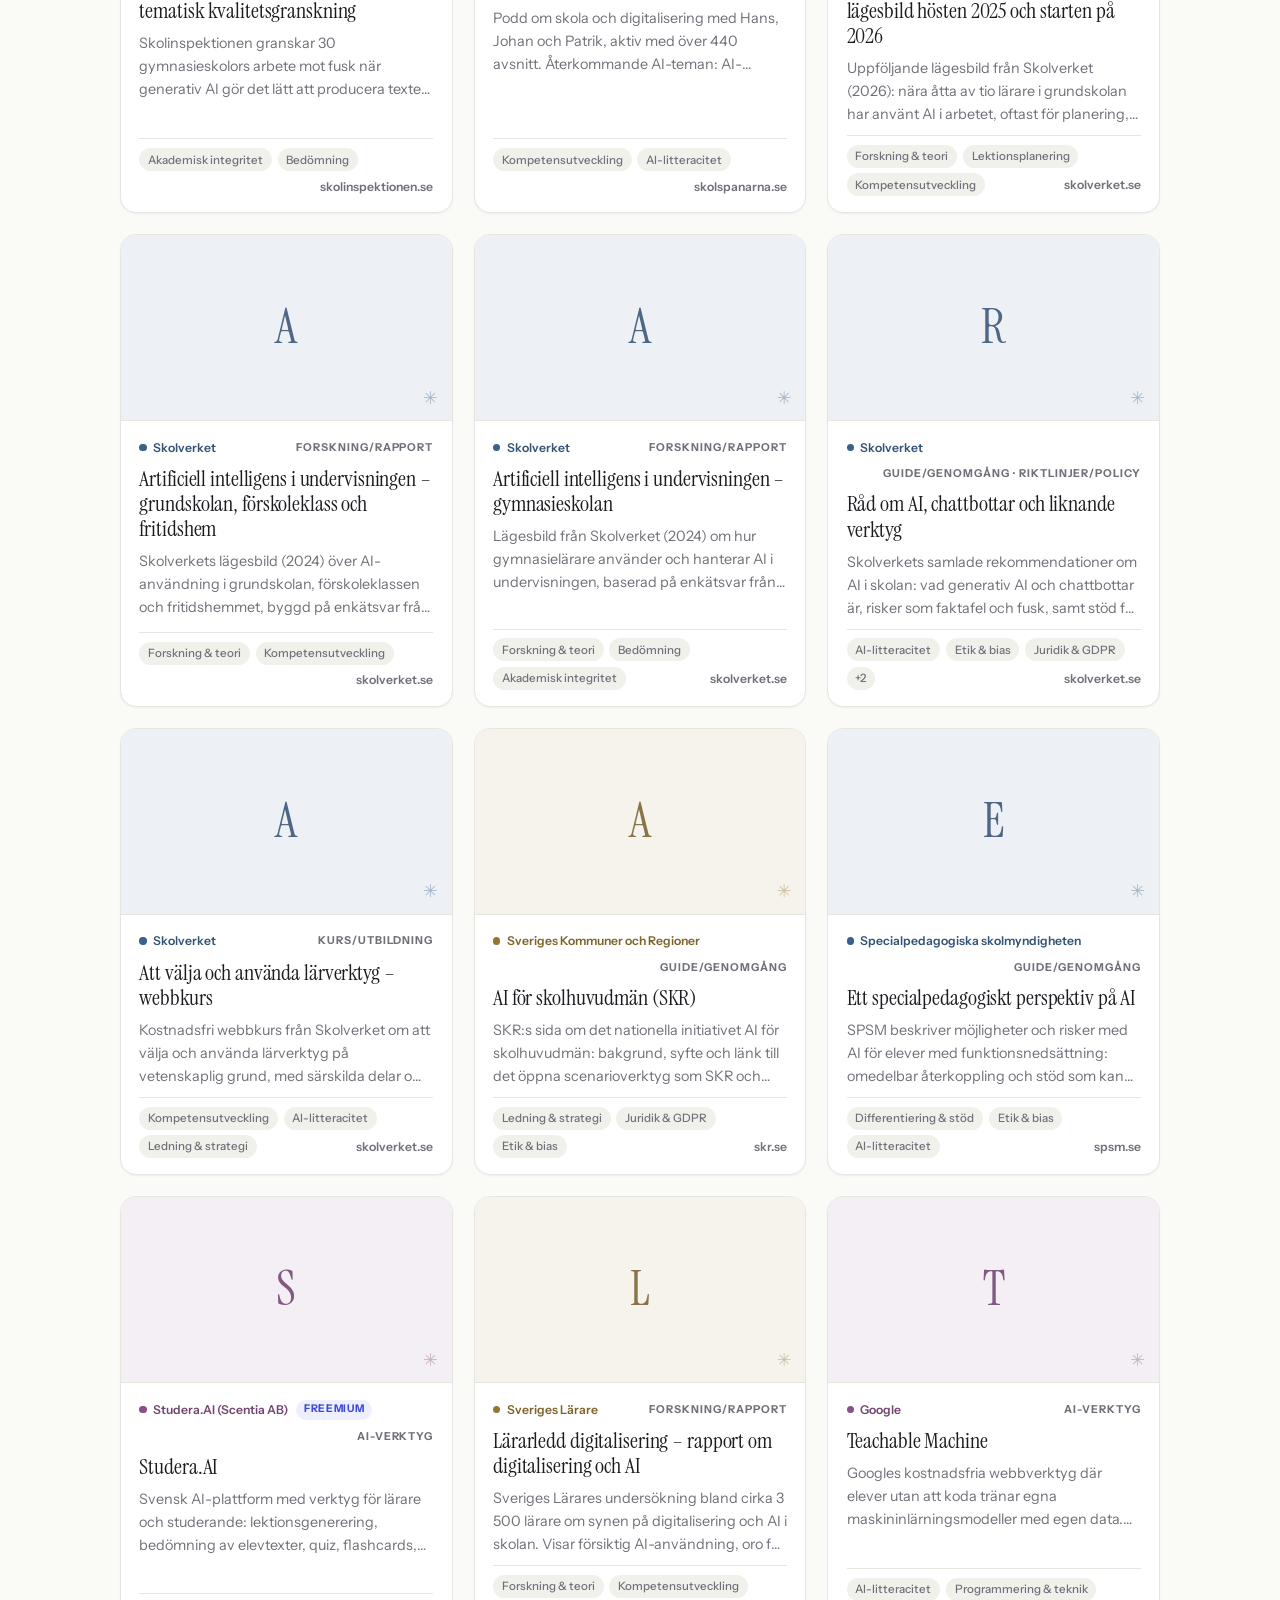
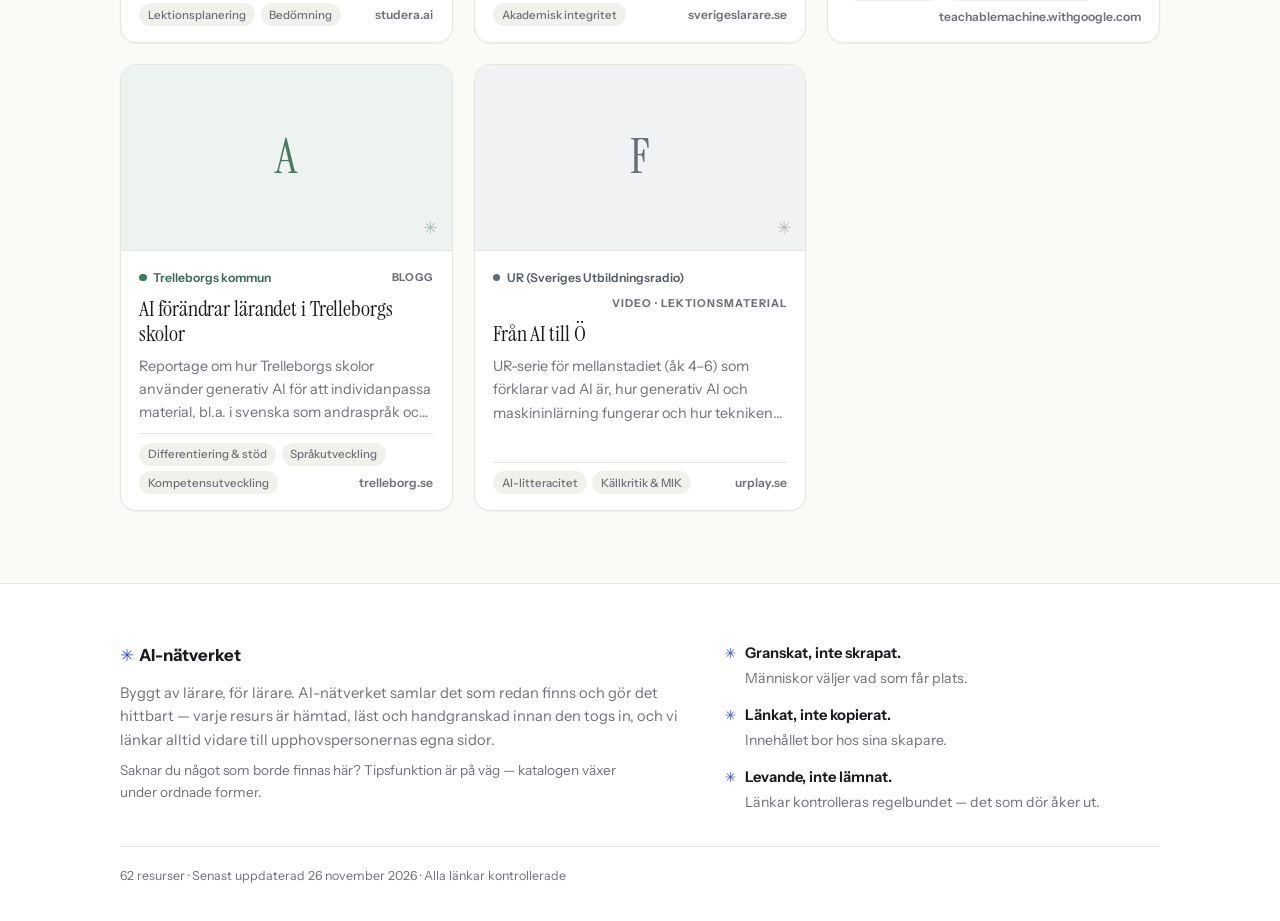
==== commit bd14c516: "Ny design: ljus, modern och aterhallsam Omstart pa formspraket enligt onskemal: nara-vit grund, harf" ====
--- a/site/index.html
+++ b/site/index.html
@@ -7,7 +7,7 @@
   <meta name="description" content="Det bästa som redan finns om AI i skolan — granskat, beskrivet och sökbart. Guider, lektioner, verktyg, riktlinjer och forskning från myndigheter, kommuner och lärare.">
   <link rel="preconnect" href="https://fonts.googleapis.com">
   <link rel="preconnect" href="https://fonts.gstatic.com" crossorigin>
-  <link href="https://fonts.googleapis.com/css2?family=Fraunces:ital,opsz,wght,SOFT,WONK@0,9..144,300..900,0,0..1;1,9..144,300..900,0,0..1&family=Schibsted+Grotesk:ital,wght@0,400..900;1,400..900&display=swap" rel="stylesheet">
+  <link href="https://fonts.googleapis.com/css2?family=Instrument+Serif:ital@0;1&family=Instrument+Sans:ital,wght@0,400..700;1,400..700&display=swap" rel="stylesheet">
   <link rel="stylesheet" href="stil.css">
   <link rel="icon" href="data:image/svg+xml,%3Csvg xmlns='http://www.w3.org/2000/svg' viewBox='0 0 100 100'%3E%3Ctext y='80' font-size='90'%3E✳%3C/text%3E%3C/svg%3E">
 </head>
@@ -15,55 +15,58 @@
 
 <svg style="display:none" aria-hidden="true" xmlns="http://www.w3.org/2000/svg">
   <defs>
-    <symbol id="ik-stjarna" viewBox="0 0 100 100">
-      <path d="M50 4 L54 42 L92 31 L60 50 L92 69 L54 58 L50 96 L46 58 L8 69 L40 50 L8 31 L46 42 Z"/>
-    </symbol>
     <symbol id="ik-kompass" viewBox="0 0 24 24">
-      <circle cx="12" cy="12" r="8.6" fill="none" stroke="currentColor" stroke-width="1.8"/>
+      <circle cx="12" cy="12" r="8.6" fill="none" stroke="currentColor" stroke-width="1.7"/>
       <path d="M15.2 8.8 13 13 8.8 15.2 11 11 Z" fill="currentColor"/>
     </symbol>
     <symbol id="ik-tavla" viewBox="0 0 24 24">
-      <rect x="3.6" y="4.2" width="16.8" height="11" rx="1.2" fill="none" stroke="currentColor" stroke-width="1.8"/>
-      <path d="M7.2 8h7.6M7.2 11.2h4.6" fill="none" stroke="currentColor" stroke-width="1.8" stroke-linecap="round"/>
-      <path d="M9 20l3-4.8L15 20" fill="none" stroke="currentColor" stroke-width="1.8" stroke-linecap="round" stroke-linejoin="round"/>
+      <rect x="3.6" y="4.2" width="16.8" height="11" rx="1.6" fill="none" stroke="currentColor" stroke-width="1.7"/>
+      <path d="M7.2 8h7.6M7.2 11.2h4.6" fill="none" stroke="currentColor" stroke-width="1.7" stroke-linecap="round"/>
+      <path d="M9 20l3-4.8L15 20" fill="none" stroke="currentColor" stroke-width="1.7" stroke-linecap="round" stroke-linejoin="round"/>
     </symbol>
     <symbol id="ik-verktyg" viewBox="0 0 24 24">
-      <g fill="none" stroke="currentColor" stroke-width="1.8" stroke-linecap="round">
+      <g fill="none" stroke="currentColor" stroke-width="1.7" stroke-linecap="round">
         <path d="M4 7h16M4 12h16M4 17h16"/>
-        <circle cx="9.2" cy="7" r="2" fill="var(--kort, #fff)"/>
-        <circle cx="15" cy="12" r="2" fill="var(--kort, #fff)"/>
-        <circle cx="7.4" cy="17" r="2" fill="var(--kort, #fff)"/>
+        <circle cx="9.2" cy="7" r="2" fill="var(--yta, #fff)"/>
+        <circle cx="15" cy="12" r="2" fill="var(--yta, #fff)"/>
+        <circle cx="7.4" cy="17" r="2" fill="var(--yta, #fff)"/>
       </g>
     </symbol>
     <symbol id="ik-paragraf" viewBox="0 0 24 24">
-      <text x="12" y="17.5" text-anchor="middle" font-size="19" font-family="Georgia, 'Times New Roman', serif" fill="currentColor">§</text>
+      <text x="12" y="17.5" text-anchor="middle" font-size="18" font-family="Georgia, 'Times New Roman', serif" fill="currentColor">§</text>
     </symbol>
     <symbol id="ik-flagga" viewBox="0 0 24 24">
-      <path d="M6.2 21V3.8" fill="none" stroke="currentColor" stroke-width="1.8" stroke-linecap="round"/>
-      <path d="M6.2 4.6h10.9l-2.6 3.3 2.6 3.3H6.2" fill="none" stroke="currentColor" stroke-width="1.8" stroke-linejoin="round"/>
+      <path d="M6.2 21V3.8" fill="none" stroke="currentColor" stroke-width="1.7" stroke-linecap="round"/>
+      <path d="M6.2 4.6h10.9l-2.6 3.3 2.6 3.3H6.2" fill="none" stroke="currentColor" stroke-width="1.7" stroke-linejoin="round"/>
     </symbol>
     <symbol id="ik-bok" viewBox="0 0 24 24">
-      <path d="M12 6.4C10.1 5 7.1 4.7 4.6 5.3v13.1c2.5-.6 5.5-.3 7.4 1.1 1.9-1.4 4.9-1.7 7.4-1.1V5.3C16.9 4.7 13.9 5 12 6.4Z" fill="none" stroke="currentColor" stroke-width="1.8" stroke-linejoin="round"/>
-      <path d="M12 6.6v12.6" fill="none" stroke="currentColor" stroke-width="1.8"/>
+      <path d="M12 6.4C10.1 5 7.1 4.7 4.6 5.3v13.1c2.5-.6 5.5-.3 7.4 1.1 1.9-1.4 4.9-1.7 7.4-1.1V5.3C16.9 4.7 13.9 5 12 6.4Z" fill="none" stroke="currentColor" stroke-width="1.7" stroke-linejoin="round"/>
+      <path d="M12 6.6v12.6" fill="none" stroke="currentColor" stroke-width="1.7"/>
     </symbol>
   </defs>
 </svg>
 
-<aside class="prototyp-lank"><span>Hur kan AI-nätverket växa?</span> <a href="prototyp/index.html">Utforska den klickbara framtidsskissen →</a></aside>
+<nav class="nav">
+  <div class="ram nav__inre">
+    <a class="nav__marke" href="./"><span aria-hidden="true">✳</span> AI-nätverket</a>
+    <div class="nav__lankar">
+      <a href="#resultat">Katalogen</a>
+      <a href="#om">Om</a>
+      <a class="nav__cta" href="prototyp/index.html">Framtidsskissen →</a>
+    </div>
+  </div>
+</nav>
 
-<header class="topp">
-  <div class="ram topp__inre">
-    <svg class="topp__stjarna" aria-hidden="true"><use href="#ik-stjarna"></use></svg>
-    <svg class="topp__stjarna topp__stjarna--liten" aria-hidden="true"><use href="#ik-stjarna"></use></svg>
-    <p class="topp__overrad">Ett nav för AI och pedagogik i svensk skola</p>
-    <h1 class="topp__rubrik">AI-nätverket<span class="topp__punkt">.</span></h1>
-    <p class="topp__tag">Där Sveriges lärare <em>hittar, delar och tänker</em> tillsammans.</p>
-    <p class="topp__ingress">
-      Det bästa som redan finns om AI i skolan — från Skolverkets vägledningar till
-      lärarbloggarna — granskat, beskrivet och sökbart på ett ställe.
+<header class="hero">
+  <div class="ram hero__inre">
+    <p class="hero__pill" id="hero-pill">Granskad katalog · uppdaterad löpande</p>
+    <h1 class="hero__rubrik">Det bästa om AI i skolan.<br><em>Samlat, granskat, sökbart.</em></h1>
+    <p class="hero__ingress">
+      Guider, lektioner, verktyg och riktlinjer från myndigheter, kommuner och
+      lärare — utvalda för hand, beskrivna på svenska och alltid länkade till källan.
     </p>
     <div class="sok__falt">
-      <svg class="sok__ikon" viewBox="0 0 24 24" aria-hidden="true"><circle cx="10.5" cy="10.5" r="7" fill="none" stroke="currentColor" stroke-width="2.4"/><line x1="15.8" y1="15.8" x2="21.5" y2="21.5" stroke="currentColor" stroke-width="2.4" stroke-linecap="round"/></svg>
+      <svg class="sok__ikon" viewBox="0 0 24 24" aria-hidden="true"><circle cx="10.5" cy="10.5" r="7" fill="none" stroke="currentColor" stroke-width="2.2"/><line x1="15.8" y1="15.8" x2="21.5" y2="21.5" stroke="currentColor" stroke-width="2.2" stroke-linecap="round"/></svg>
       <input id="sokfalt" type="search" autocomplete="off" spellcheck="false"
              placeholder="Sök — ”lektioner om bias”, ”riktlinjer gdpr”, ”prompta” …"
              aria-label="Sök i katalogen">
@@ -71,19 +74,20 @@
     </div>
     <button id="sok-hopp" class="sok__hopp" type="button" hidden></button>
   </div>
-  <div class="ticker" aria-hidden="true"><div class="ticker__spar" id="ticker-spar"></div></div>
 </header>
 
 <main>
-  <section class="band" aria-labelledby="r-ingangar">
-    <div class="ram band__inre">
-      <h2 id="r-ingangar"><span class="snirkel">Börja där du står</span></h2>
-      <p class="sektionsintro">Sex vägar in i katalogen — eller sök fritt här ovanför.</p>
-      <div class="ingangar__nat" id="ingangar"></div>
-    </div>
+  <section class="ingangar ram" aria-labelledby="r-ingangar">
+    <p class="ogonbryn" id="r-ingangar">Börja där du står</p>
+    <div class="ingangar__nat" id="ingangar"></div>
   </section>
 
   <section class="resultat ram" id="resultat" aria-label="Katalogen">
+    <div class="resultat__huvud">
+      <p class="ogonbryn">Katalogen</p>
+      <h2>Bläddra, filtrera eller sök</h2>
+    </div>
+
     <div class="filter">
       <div class="filter__grupp" data-grupp="typ">
         <span class="filter__etikett">Jag letar efter</span>
@@ -121,24 +125,23 @@
   </section>
 </main>
 
-<footer class="fot">
-  <svg class="fot__stjarna" aria-hidden="true"><use href="#ik-stjarna"></use></svg>
+<footer class="fot" id="om">
   <div class="ram fot__inre">
     <div class="fot__spalter">
       <div>
-        <p class="fot__rubrik">Byggt av lärare,<br>för lärare<span class="topp__punkt">.</span></p>
+        <p class="fot__marke"><span aria-hidden="true">✳</span> AI-nätverket</p>
         <p class="fot__text">
-          AI-nätverket samlar det som redan finns och gör det hittbart. Varje resurs är
-          hämtad, läst och handgranskad innan den togs in — och vi länkar alltid vidare
-          till upphovspersonernas egna sidor. Trafiken och äran är deras.
+          Byggt av lärare, för lärare. AI-nätverket samlar det som redan finns och gör
+          det hittbart — varje resurs är hämtad, läst och handgranskad innan den togs in,
+          och vi länkar alltid vidare till upphovspersonernas egna sidor.
         </p>
-        <p class="fot__text">Saknar du något som borde finnas här? Tipsfunktion är på väg —
-        katalogen växer under ordnade former.</p>
+        <p class="fot__text fot__text--tyst">Saknar du något som borde finnas här?
+        Tipsfunktion är på väg — katalogen växer under ordnade former.</p>
       </div>
       <ul class="fot__principer">
-        <li><b>Granskat, inte skrapat.</b> Människor väljer vad som får plats.</li>
-        <li><b>Länkat, inte kopierat.</b> Innehållet bor hos sina skapare.</li>
-        <li><b>Levande, inte lämnat.</b> Länkar kontrolleras regelbundet — det som dör åker ut.</li>
+        <li><b>Granskat, inte skrapat.</b><span>Människor väljer vad som får plats.</span></li>
+        <li><b>Länkat, inte kopierat.</b><span>Innehållet bor hos sina skapare.</span></li>
+        <li><b>Levande, inte lämnat.</b><span>Länkar kontrolleras regelbundet — det som dör åker ut.</span></li>
       </ul>
     </div>
     <p class="fot__meta" id="fot-meta"></p>
--- a/site/stil.css
+++ b/site/stil.css
@@ -1,112 +1,54 @@
-/* AI-nätverket — folkbildningsaffisch möter modern redaktionell design.
-   Tre formprov (väljaren nere till vänster): A Falupapper · B Grafit · C Grönska.
-   Varje formprov sätter samma tokens; komponenterna läser bara tokens. */
+/* AI-nätverket — ljust, modernt, genomtänkt.
+   Nära-vit grund, hårfina linjer, mjuka skuggor, Instrument Serif + Instrument Sans,
+   en dämpad ultramarin accent. Lugn yta, omsorg i detaljerna. */
 
 :root {
-  --papper: #f7f1e5;
-  --kort: #fffdf6;
-  --black: #292219;
-  --dampad: #6f6552;
-  --falu: #9e2f20;
-  --linje: rgba(41, 34, 25, 0.55);
-  --linje-svag: rgba(41, 34, 25, 0.16);
-  --skugga: rgba(41, 34, 25, 0.92);
-  --band-bg: #9e2f20;
-  --band-text: #fff6ea;
-  --radie: 3px;
-  --kortskugga: 4px 4px 0 var(--skugga);
-  --kortskugga-hov: 7px 7px 0 var(--falu);
-  --sokskugga: 6px 6px 0 var(--falu);
-  --sokskugga-hov: 9px 9px 0 var(--falu);
-  --display: "Fraunces", Georgia, "Times New Roman", serif;
-  --display-vf: "SOFT" 0, "WONK" 1;
-  --grotesk: "Schibsted Grotesk", "Segoe UI", system-ui, sans-serif;
-
-  --k-myndighet: #2b5b8a;
-  --k-kommun: #2e6e4e;
-  --k-region: #1f6d6d;
-  --k-larosate: #4a4e94;
-  --k-organisation: #8a6a1f;
-  --k-foretag: #7a3e78;
-  --k-privatperson: #9e2f20;
-  --k-media: #55606e;
-}
-
-/* Formprov B — Grafit: svalt, grotesk, platt och stramt. */
-:root[data-form="b"] {
-  --papper: #f1f2f0;
-  --kort: #ffffff;
-  --black: #1d2024;
-  --dampad: #5d646c;
-  --falu: #2244cc;
-  --linje: rgba(29, 32, 36, 0.5);
-  --linje-svag: rgba(29, 32, 36, 0.14);
-  --skugga: rgba(29, 32, 36, 0.1);
-  --band-bg: #2244cc;
-  --band-text: #eef2ff;
-  --radie: 14px;
-  --kortskugga: 0 1px 2px var(--skugga);
-  --kortskugga-hov: 0 10px 28px rgba(29, 32, 36, 0.16);
-  --sokskugga: 0 2px 6px var(--skugga);
-  --sokskugga-hov: 0 10px 28px rgba(29, 32, 36, 0.16);
-  --display: "Schibsted Grotesk", "Segoe UI", system-ui, sans-serif;
-  --display-vf: normal;
-}
-
-/* Formprov C — Grönska: varmt, mjukt serif, rundade former. */
-:root[data-form="c"] {
-  --papper: #f6f2e8;
-  --kort: #fdfbf4;
-  --black: #23301f;
-  --dampad: #67705c;
-  --falu: #22633f;
-  --linje: rgba(35, 48, 31, 0.5);
-  --linje-svag: rgba(35, 48, 31, 0.15);
-  --skugga: rgba(35, 48, 31, 0.14);
-  --band-bg: #22633f;
-  --band-text: #f2f7ec;
-  --radie: 12px;
-  --kortskugga: 0 2px 10px var(--skugga);
-  --kortskugga-hov: 0 12px 30px rgba(35, 48, 31, 0.2);
-  --sokskugga: 0 2px 10px var(--skugga);
-  --sokskugga-hov: 0 12px 30px rgba(35, 48, 31, 0.2);
-  --display-vf: "SOFT" 100, "WONK" 0;
+  --grund: #fafaf7;
+  --yta: #ffffff;
+  --yta2: #f1f1ec;
+  --linje: #e6e5df;
+  --text: #1b1b20;
+  --text2: #70707a;
+  --accent: #3a4bd8;
+  --accent-tint: #edeffc;
+  --skugga-vila: 0 1px 2px rgba(20, 20, 30, 0.05);
+  --skugga-hov: 0 16px 40px -12px rgba(20, 20, 30, 0.18);
+  --radie: 16px;
+  --serif: "Instrument Serif", Georgia, "Times New Roman", serif;
+  --sans: "Instrument Sans", "Segoe UI", system-ui, sans-serif;
+
+  --k-myndighet: #39618c;
+  --k-kommun: #3a7d5c;
+  --k-region: #357c7c;
+  --k-larosate: #5a5ea6;
+  --k-organisation: #96762e;
+  --k-foretag: #8a4e88;
+  --k-privatperson: #b05542;
+  --k-media: #5f6b79;
 }
 
 @media (prefers-color-scheme: dark) {
   :root {
-    --papper: #1a1712;
-    --kort: #211e18;
-    --black: #ede4d3;
-    --dampad: #a89b83;
-    --falu: #e0684a;
-    --linje: rgba(237, 228, 211, 0.6);
-    --linje-svag: rgba(237, 228, 211, 0.16);
-    --skugga: rgba(0, 0, 0, 0.9);
-    --band-bg: #6e2013;
-    --band-text: #f3e2d4;
-
-    --k-myndighet: #7aaad8;
-    --k-kommun: #7dbb97;
-    --k-region: #6fb8b8;
-    --k-larosate: #9c9fd8;
-    --k-organisation: #cfa84e;
-    --k-foretag: #c489c2;
-    --k-privatperson: #e0846a;
-    --k-media: #9fadbd;
+    --grund: #121214;
+    --yta: #1a1a1e;
+    --yta2: #222227;
+    --linje: #2b2b31;
+    --text: #f1f1f3;
+    --text2: #a2a2ab;
+    --accent: #93a0ff;
+    --accent-tint: #23263c;
+    --skugga-vila: 0 1px 2px rgba(0, 0, 0, 0.4);
+    --skugga-hov: 0 16px 40px -12px rgba(0, 0, 0, 0.6);
+
+    --k-myndighet: #84aede;
+    --k-kommun: #86c2a0;
+    --k-region: #7fc0c0;
+    --k-larosate: #a8abe0;
+    --k-organisation: #d4af5e;
+    --k-foretag: #cb93c9;
+    --k-privatperson: #e0937e;
+    --k-media: #a6b2c2;
   }
-  :root[data-form="b"] {
-    --papper: #16181b; --kort: #1f2226; --black: #e8eaed; --dampad: #9aa2ab;
-    --falu: #8fa6ff; --linje: rgba(232, 234, 237, 0.5); --linje-svag: rgba(232, 234, 237, 0.14);
-    --skugga: rgba(0, 0, 0, 0.5); --band-bg: #202c74; --band-text: #e6ebff;
-    --kortskugga-hov: 0 10px 28px rgba(0, 0, 0, 0.55); --sokskugga-hov: 0 10px 28px rgba(0, 0, 0, 0.55);
-  }
-  :root[data-form="c"] {
-    --papper: #151a16; --kort: #1d241e; --black: #e9e6d8; --dampad: #a4ab95;
-    --falu: #86c79e; --linje: rgba(233, 230, 216, 0.5); --linje-svag: rgba(233, 230, 216, 0.15);
-    --skugga: rgba(0, 0, 0, 0.5); --band-bg: #1c4a31; --band-text: #e8f3e2;
-    --kortskugga-hov: 0 12px 30px rgba(0, 0, 0, 0.55); --sokskugga-hov: 0 12px 30px rgba(0, 0, 0, 0.55);
-  }
 }
 
 * { box-sizing: border-box; margin: 0; padding: 0; }
@@ -114,321 +56,245 @@
 html { scroll-behavior: smooth; }
 
 body {
-  font-family: var(--grotesk);
+  font-family: var(--sans);
   font-size: 1rem;
-  line-height: 1.55;
-  color: var(--black);
-  background: var(--papper);
+  line-height: 1.6;
+  color: var(--text);
+  background: var(--grund);
   -webkit-font-smoothing: antialiased;
   overflow-wrap: break-word;
 }
 
-/* Pappersgryn över hela sidan (släcks i formprov B) */
-body::after {
-  content: "";
-  position: fixed;
-  inset: 0;
-  z-index: 999;
-  pointer-events: none;
-  opacity: 0.05;
-  background-image: url("data:image/svg+xml,%3Csvg xmlns='http://www.w3.org/2000/svg' width='140' height='140'%3E%3Cfilter id='n'%3E%3CfeTurbulence type='fractalNoise' baseFrequency='0.9' numOctaves='2'/%3E%3C/filter%3E%3Crect width='140' height='140' filter='url(%23n)'/%3E%3C/svg%3E");
-}
-:root[data-form="b"] body::after { display: none; }
-
-::selection { background: var(--falu); color: var(--papper); }
-
-:focus-visible { outline: 3px solid var(--falu); outline-offset: 3px; }
+::selection { background: var(--accent); color: #fff; }
+
+:focus-visible { outline: 2px solid var(--accent); outline-offset: 3px; border-radius: 4px; }
 
 .ram { max-width: 1120px; margin-inline: auto; padding-inline: clamp(1.1rem, 4vw, 2.5rem); }
 
-.prototyp-lank { display: flex; flex-wrap: wrap; justify-content: center; gap: 0.3rem 0.8rem; padding: 0.7rem 1rem; background: var(--band-bg); color: var(--band-text); font-size: 0.8rem; }
-.prototyp-lank a { color: inherit; font-weight: 700; text-underline-offset: 3px; }
-
-/* ---------- Masthuvud: skrivhäftet ---------- */
-
-.topp {
-  position: relative;
-  overflow: hidden;
-  /* Skrivhäftets linjer */
-  background-image: repeating-linear-gradient(to bottom, transparent 0 37px, var(--linje-svag) 37px 38px);
-}
-:root[data-form="b"] .topp { background-image: none; }
-
-/* Marginallinjen i rött, som i ett skrivhäfte */
-.topp::before {
-  content: "";
-  position: absolute;
-  top: 0;
-  bottom: 0;
-  left: clamp(16px, 4vw, 54px);
-  width: 2px;
-  background: var(--falu);
-  opacity: 0.3;
-}
-:root[data-form="b"] .topp::before { display: none; }
-
-.topp__inre { position: relative; padding-block: clamp(2.8rem, 8vw, 5.4rem) clamp(2.4rem, 6vw, 3.6rem); }
-
-.topp__stjarna {
-  position: absolute;
-  top: clamp(-50px, -4vw, -14px);
-  right: clamp(-70px, -5vw, -20px);
-  width: clamp(170px, 26vw, 360px);
-  height: clamp(170px, 26vw, 360px);
-  fill: var(--falu);
-  opacity: 0.14;
-  animation: snurr 90s linear infinite;
-}
-.topp__stjarna--liten {
-  top: auto;
-  bottom: -30px;
-  right: clamp(180px, 30vw, 420px);
-  width: 90px;
-  height: 90px;
-  opacity: 0.1;
-  animation-duration: 140s;
-  animation-direction: reverse;
-}
-
-@keyframes snurr { to { transform: rotate(360deg); } }
-
-.topp__overrad {
-  font-weight: 800;
+.ogonbryn {
+  font-size: 0.74rem;
+  font-weight: 700;
+  letter-spacing: 0.14em;
+  text-transform: uppercase;
+  color: var(--text2);
+}
+
+h2 { font-family: var(--serif); font-weight: 400; font-size: clamp(1.6rem, 3vw, 2.1rem); letter-spacing: 0; margin-top: 0.3rem; }
+
+/* ---------- Nav ---------- */
+
+.nav { border-bottom: 1px solid var(--linje); background: color-mix(in srgb, var(--grund) 88%, transparent); backdrop-filter: blur(10px); position: sticky; top: 0; z-index: 60; }
+
+.nav__inre { display: flex; align-items: center; justify-content: space-between; gap: 1rem; padding-block: 0.85rem; }
+
+.nav__marke { font-weight: 700; font-size: 1.02rem; color: var(--text); text-decoration: none; letter-spacing: -0.01em; }
+.nav__marke span { color: var(--accent); margin-right: 0.15rem; }
+
+.nav__lankar { display: flex; align-items: center; gap: 1.4rem; font-size: 0.9rem; font-weight: 500; }
+.nav__lankar a { color: var(--text2); text-decoration: none; transition: color 0.15s ease; }
+.nav__lankar a:hover { color: var(--text); }
+.nav__cta { color: var(--accent) !important; font-weight: 600; }
+
+/* ---------- Hero ---------- */
+
+.hero { background: var(--grund); }
+
+.hero__inre { padding-block: clamp(3.2rem, 9vw, 6.5rem) clamp(1.6rem, 4vw, 2.6rem); display: grid; justify-items: center; text-align: center; }
+
+.hero__pill {
   font-size: 0.78rem;
-  letter-spacing: 0.16em;
-  text-transform: uppercase;
-  color: var(--falu);
-  margin-bottom: 1.1rem;
-  animation: upp 0.5s 0.05s cubic-bezier(0.2, 0.7, 0.3, 1) both;
-}
-
-.topp__rubrik {
-  font-family: var(--display);
-  font-weight: 660;
-  font-variation-settings: var(--display-vf);
-  font-size: clamp(3rem, 11vw, 7.2rem);
-  line-height: 0.96;
-  letter-spacing: -0.025em;
-  max-width: 14ch;
-  overflow-wrap: anywhere;
-  animation: upp 0.55s 0.12s cubic-bezier(0.2, 0.7, 0.3, 1) both;
-}
-
-.topp__punkt { color: var(--falu); }
-
-.topp__tag {
+  font-weight: 600;
+  color: var(--text2);
+  background: var(--yta);
+  border: 1px solid var(--linje);
+  border-radius: 999px;
+  padding: 0.3rem 0.9rem;
+  box-shadow: var(--skugga-vila);
+  animation: upp 0.5s 0.02s cubic-bezier(0.2, 0.7, 0.3, 1) both;
+}
+.hero__pill em { font-style: normal; color: var(--accent); font-weight: 700; }
+
+.hero__rubrik {
+  margin-top: 1.4rem;
+  font-family: var(--serif);
+  font-weight: 400;
+  font-size: clamp(2.6rem, 7vw, 4.6rem);
+  line-height: 1.04;
+  letter-spacing: -0.015em;
+  max-width: 17ch;
+  text-wrap: balance;
+  animation: upp 0.55s 0.1s cubic-bezier(0.2, 0.7, 0.3, 1) both;
+}
+.hero__rubrik em { font-style: italic; color: var(--accent); }
+
+.hero__ingress {
   margin-top: 1.1rem;
-  font-family: var(--display);
-  font-variation-settings: var(--display-vf);
-  font-size: clamp(1.25rem, 2.6vw, 1.7rem);
-  font-weight: 500;
-  animation: upp 0.55s 0.2s cubic-bezier(0.2, 0.7, 0.3, 1) both;
-}
-.topp__tag em { font-style: italic; color: var(--falu); }
-:root[data-form="b"] .topp__tag { font-weight: 700; }
-
-.topp__ingress {
-  margin-top: 0.8rem;
-  font-size: clamp(1rem, 1.6vw, 1.12rem);
+  font-size: clamp(1rem, 1.5vw, 1.12rem);
+  color: var(--text2);
   max-width: 54ch;
-  color: var(--dampad);
-  animation: upp 0.55s 0.28s cubic-bezier(0.2, 0.7, 0.3, 1) both;
+  animation: upp 0.55s 0.18s cubic-bezier(0.2, 0.7, 0.3, 1) both;
 }
 
 @keyframes upp {
-  from { opacity: 0; transform: translateY(16px); }
+  from { opacity: 0; transform: translateY(14px); }
   to { opacity: 1; transform: none; }
 }
 
-/* ---------- Sök (i heron) ---------- */
+/* ---------- Sök ---------- */
 
 .sok__falt {
-  position: relative;
+  width: min(640px, 100%);
+  margin-top: 2rem;
   display: flex;
   align-items: center;
-  max-width: 640px;
-  margin-top: 1.8rem;
-  background: var(--kort);
-  border: 2px solid var(--black);
-  border-radius: var(--radie);
-  box-shadow: var(--sokskugga);
-  transition: box-shadow 0.18s ease, transform 0.18s ease;
-  animation: upp 0.55s 0.36s cubic-bezier(0.2, 0.7, 0.3, 1) both;
-}
-:root[data-form="b"] .sok__falt, :root[data-form="c"] .sok__falt { border-color: var(--linje); }
-
-.sok__falt:focus-within { transform: translate(-2px, -2px); box-shadow: var(--sokskugga-hov); }
-:root[data-form="b"] .sok__falt:focus-within, :root[data-form="c"] .sok__falt:focus-within { transform: none; border-color: var(--falu); }
-
-.sok__ikon { width: 1.25rem; flex: none; margin-inline: 1.05rem 0.2rem; color: var(--dampad); }
+  background: var(--yta);
+  border: 1px solid var(--linje);
+  border-radius: 999px;
+  box-shadow: 0 2px 6px rgba(20, 20, 30, 0.05), 0 12px 32px -18px rgba(20, 20, 30, 0.2);
+  transition: border-color 0.18s ease, box-shadow 0.18s ease;
+  animation: upp 0.55s 0.26s cubic-bezier(0.2, 0.7, 0.3, 1) both;
+}
+
+.sok__falt:focus-within {
+  border-color: var(--accent);
+  box-shadow: 0 0 0 4px color-mix(in srgb, var(--accent) 14%, transparent), 0 12px 32px -18px rgba(20, 20, 30, 0.2);
+}
+
+.sok__ikon { width: 1.2rem; flex: none; margin-inline: 1.2rem 0.3rem; color: var(--text2); }
 
 #sokfalt {
   flex: 1;
   min-width: 0;
   font: inherit;
-  font-size: clamp(1rem, 2vw, 1.12rem);
-  color: var(--black);
+  font-size: 1.05rem;
+  color: var(--text);
   background: none;
   border: 0;
-  padding: 1.05rem 0.8rem;
-}
-
-#sokfalt::placeholder { color: var(--dampad); opacity: 0.75; }
+  padding: 1.05rem 0.7rem;
+}
+
+#sokfalt::placeholder { color: var(--text2); opacity: 0.8; }
 #sokfalt:focus { outline: none; }
 #sokfalt::-webkit-search-cancel-button { display: none; }
 
 .sok__rensa {
-  font-size: 1.5rem;
+  font-size: 1.4rem;
   line-height: 1;
-  color: var(--dampad);
+  color: var(--text2);
   background: none;
   border: 0;
-  padding: 0.4rem 1rem;
-  cursor: pointer;
-}
-.sok__rensa:hover { color: var(--falu); }
+  padding: 0.4rem 1.1rem;
+  cursor: pointer;
+}
+.sok__rensa:hover { color: var(--text); }
 
 .sok__hopp {
-  margin-top: 0.7rem;
+  margin-top: 0.9rem;
   font: inherit;
   font-size: 0.9rem;
-  font-weight: 700;
-  color: var(--falu);
+  font-weight: 600;
+  color: var(--accent);
   background: none;
   border: 0;
   cursor: pointer;
-  text-decoration: underline;
-  text-underline-offset: 4px;
-}
-
-/* ---------- Ticker ---------- */
-
-.ticker {
-  background: var(--black);
-  color: var(--papper);
-  overflow: hidden;
-  user-select: none;
-}
-
-.ticker__spar {
-  display: inline-flex;
-  gap: 2.4rem;
-  padding: 0.55rem 0;
-  white-space: nowrap;
-  font-weight: 800;
-  font-size: 0.76rem;
-  letter-spacing: 0.14em;
-  text-transform: uppercase;
-  animation: ticker 36s linear infinite;
-  will-change: transform;
-}
-
-.ticker__halva { display: inline-flex; gap: 2.4rem; }
-.ticker__stjarna { color: var(--falu); }
-@media (prefers-color-scheme: dark) { .ticker__stjarna { color: var(--band-bg); } }
-
-@keyframes ticker { to { transform: translateX(calc(-50% - 1.2rem)); } }
-
-/* ---------- Sektionsrubriker ---------- */
-
-h2 {
-  font-family: var(--display);
-  font-variation-settings: var(--display-vf);
-  font-weight: 620;
-  font-size: clamp(1.8rem, 4.2vw, 2.6rem);
-  letter-spacing: -0.015em;
-}
-.snirkel { text-decoration-line: underline; text-decoration-style: wavy; text-decoration-thickness: 2px; text-underline-offset: 8px; }
-.sektionsintro { font-size: 0.95rem; margin-top: 0.7rem; }
-
-/* ---------- Bandet med behovsingångar ---------- */
-
-.band { background: var(--band-bg); color: var(--band-text); }
-
-.band__inre { padding-block: clamp(2.2rem, 5vw, 3.4rem); }
-
-.band h2 { color: var(--band-text); }
-.band .snirkel { text-decoration-color: var(--band-text); }
-.band .sektionsintro { color: var(--band-text); opacity: 0.8; }
+}
+.sok__hopp:hover { text-decoration: underline; text-underline-offset: 4px; }
+
+/* ---------- Behovsingångar ---------- */
+
+.ingangar { padding-block: clamp(1.6rem, 4vw, 2.6rem); }
 
 .ingangar__nat {
-  margin-top: 1.5rem;
+  margin-top: 0.9rem;
   display: grid;
-  grid-template-columns: repeat(auto-fit, minmax(250px, 1fr));
-  gap: 1rem;
+  grid-template-columns: repeat(auto-fit, minmax(165px, 1fr));
+  gap: 0.7rem;
 }
 
 .ingang {
   font: inherit;
   text-align: left;
-  display: flex;
+  display: grid;
+  gap: 0.55rem;
+  justify-items: start;
+  background: var(--yta);
+  color: var(--text);
+  border: 1px solid var(--linje);
+  border-radius: 14px;
+  box-shadow: var(--skugga-vila);
+  padding: 1rem 1.05rem 0.95rem;
+  cursor: pointer;
+  transition: transform 0.18s ease, box-shadow 0.18s ease, border-color 0.18s ease;
+  min-width: 0;
+}
+.ingang:hover { transform: translateY(-2px); box-shadow: var(--skugga-hov); border-color: color-mix(in srgb, var(--accent) 30%, var(--linje)); }
+
+.ingang .ik {
+  display: grid;
+  place-items: center;
+  width: 38px;
+  height: 38px;
+  border-radius: 11px;
+  background: var(--accent-tint);
+  color: var(--accent);
+}
+.ingang .ik svg { width: 21px; height: 21px; }
+.ingang b { font-size: 0.95rem; font-weight: 650; letter-spacing: -0.01em; }
+.ingang small { font-size: 0.78rem; color: var(--text2); font-weight: 500; }
+
+/* ---------- Resultat ---------- */
+
+.resultat { padding-block: clamp(1.6rem, 4vw, 2.6rem) 4.5rem; }
+
+.resultat__huvud { margin-bottom: 1.4rem; }
+
+/* ---------- Filter ---------- */
+
+.filter {
+  display: grid;
   gap: 0.9rem;
-  align-items: flex-start;
-  background: var(--kort);
-  color: var(--black);
-  border: 1.5px solid var(--black);
+  padding: 1.1rem 1.2rem;
+  background: var(--yta);
+  border: 1px solid var(--linje);
   border-radius: var(--radie);
-  box-shadow: 5px 5px 0 rgba(0, 0, 0, 0.35);
-  padding: 1.1rem 1.15rem;
-  cursor: pointer;
-  transition: transform 0.16s ease, box-shadow 0.16s ease;
-  min-width: 0;
-}
-:root[data-form="b"] .ingang, :root[data-form="c"] .ingang { border-color: transparent; box-shadow: var(--kortskugga); }
-.ingang:hover { transform: translate(-2px, -3px) rotate(-0.8deg); box-shadow: 8px 9px 0 rgba(0, 0, 0, 0.35); }
-:root[data-form="b"] .ingang:hover, :root[data-form="c"] .ingang:hover { transform: translateY(-3px); box-shadow: var(--kortskugga-hov); }
-
-.ingang svg { width: 34px; height: 34px; flex: none; color: var(--falu); margin-top: 0.15rem; }
-.ingang b {
-  display: block;
-  font-family: var(--display);
-  font-variation-settings: var(--display-vf);
-  font-size: 1.22rem;
-  font-weight: 640;
-  margin-bottom: 0.2rem;
-  letter-spacing: -0.01em;
-}
-.ingang span { font-size: 0.86rem; color: var(--dampad); display: block; }
-.ingang .antal { display: inline; font-size: 0.78rem; font-weight: 800; color: var(--falu); }
-
-/* ---------- Filter ---------- */
-
-.filter { display: grid; gap: 0.95rem; margin-bottom: 1.6rem; }
-
-.filter__grupp { display: grid; grid-template-columns: 7.2rem minmax(0, 1fr); gap: 0.6rem; align-items: baseline; }
+  box-shadow: var(--skugga-vila);
+  margin-bottom: 1.6rem;
+}
+
+.filter__grupp { display: grid; grid-template-columns: 7rem minmax(0, 1fr); gap: 0.6rem; align-items: baseline; }
 
 .filter__etikett {
-  font-weight: 800;
   font-size: 0.72rem;
-  letter-spacing: 0.13em;
+  font-weight: 700;
+  letter-spacing: 0.12em;
   text-transform: uppercase;
-  color: var(--dampad);
-  padding-top: 0.35rem;
-}
-
-.chips { display: flex; flex-wrap: wrap; gap: 0.45rem; }
+  color: var(--text2);
+  padding-top: 0.3rem;
+}
+
+.chips { display: flex; flex-wrap: wrap; gap: 0.4rem; }
 
 .chip {
   font: inherit;
-  font-size: 0.86rem;
+  font-size: 0.84rem;
   font-weight: 500;
-  color: var(--black);
-  background: none;
-  border: 1.5px solid var(--linje);
+  color: var(--text);
+  background: var(--yta2);
+  border: 1px solid transparent;
   border-radius: 999px;
   padding: 0.28rem 0.85rem;
   cursor: pointer;
-  transition: background 0.13s ease, color 0.13s ease, border-color 0.13s ease;
-}
-
-.chip:hover { border-color: var(--black); }
-
-.chip[aria-pressed="true"] { background: var(--black); border-color: var(--black); color: var(--papper); }
-
-#chips-teman .chip[aria-pressed="true"] { background: var(--falu); border-color: var(--falu); color: var(--papper); }
-@media (prefers-color-scheme: dark) { #chips-teman .chip[aria-pressed="true"] { color: #16130e; } }
-
-.filter__rad { display: flex; flex-wrap: wrap; gap: 0.45rem; align-items: center; }
+  transition: background 0.14s ease, color 0.14s ease, border-color 0.14s ease;
+}
+
+.chip:hover { border-color: var(--linje); background: var(--grund); }
+
+.chip[aria-pressed="true"] { background: var(--text); color: var(--grund); }
+
+#chips-teman .chip[aria-pressed="true"] { background: var(--accent); color: #fff; }
+@media (prefers-color-scheme: dark) { #chips-teman .chip[aria-pressed="true"] { color: #14151f; } }
+
+.filter__rad { display: flex; flex-wrap: wrap; gap: 0.4rem; align-items: center; }
 
 .meny { position: relative; }
 
@@ -437,89 +303,78 @@
   display: inline-flex;
   align-items: center;
   gap: 0.45rem;
-  font-size: 0.86rem;
+  font-size: 0.84rem;
   font-weight: 600;
-  border: 1.5px solid var(--linje);
-  border-radius: 999px;
-  padding: 0.28rem 0.9rem;
+  background: var(--yta2);
+  border-radius: 999px;
+  padding: 0.3rem 0.95rem;
   cursor: pointer;
   user-select: none;
+  transition: background 0.14s ease;
 }
 .meny > summary::-webkit-details-marker { display: none; }
-.meny > summary::after { content: "▾"; font-size: 0.7em; transition: transform 0.15s ease; }
+.meny > summary::after { content: "▾"; font-size: 0.68em; color: var(--text2); transition: transform 0.15s ease; }
 .meny[open] > summary::after { transform: rotate(180deg); }
-.meny[open] > summary, .meny > summary:hover { border-color: var(--black); }
+.meny > summary:hover { background: var(--grund); box-shadow: inset 0 0 0 1px var(--linje); }
 
 .meny__antal {
-  background: var(--falu);
-  color: var(--papper);
-  font-size: 0.7rem;
-  font-weight: 800;
-  border-radius: 999px;
-  padding: 0.05rem 0.45rem;
-}
-@media (prefers-color-scheme: dark) { .meny__antal { color: #16130e; } }
+  background: var(--accent);
+  color: #fff;
+  font-size: 0.68rem;
+  font-weight: 700;
+  border-radius: 999px;
+  padding: 0.04rem 0.42rem;
+}
+@media (prefers-color-scheme: dark) { .meny__antal { color: #14151f; } }
 
 .meny__lista {
   position: absolute;
   z-index: 40;
-  top: calc(100% + 0.55rem);
+  top: calc(100% + 0.5rem);
   left: 0;
   min-width: 240px;
-  background: var(--kort);
-  border: 2px solid var(--black);
-  border-radius: var(--radie);
-  box-shadow: var(--kortskugga);
-  padding: 0.55rem;
+  background: var(--yta);
+  border: 1px solid var(--linje);
+  border-radius: 14px;
+  box-shadow: var(--skugga-hov);
+  padding: 0.5rem;
   display: grid;
-  gap: 0.1rem;
-}
-:root[data-form="b"] .meny__lista, :root[data-form="c"] .meny__lista { border-color: var(--linje-svag); box-shadow: var(--kortskugga-hov); }
+  gap: 0.05rem;
+}
 
 .meny__lista label {
   display: flex;
   align-items: center;
   gap: 0.6rem;
   font-size: 0.92rem;
-  padding: 0.34rem 0.5rem;
-  border-radius: 3px;
-  cursor: pointer;
-}
-.meny__lista label:hover { background: var(--linje-svag); }
-.meny__lista input { accent-color: var(--falu); width: 1rem; height: 1rem; }
+  padding: 0.36rem 0.55rem;
+  border-radius: 9px;
+  cursor: pointer;
+}
+.meny__lista label:hover { background: var(--yta2); }
+.meny__lista input { accent-color: var(--accent); width: 1rem; height: 1rem; }
 
 .filter__rensa {
   font: inherit;
-  font-size: 0.86rem;
+  font-size: 0.84rem;
   font-weight: 600;
-  color: var(--falu);
+  color: var(--accent);
   background: none;
   border: 0;
   padding: 0.28rem 0.5rem;
   cursor: pointer;
-  text-decoration: underline;
-  text-underline-offset: 3px;
-}
-
-/* ---------- Resultat ---------- */
-
-.resultat { padding-block: clamp(2rem, 5vw, 3rem) 4rem; }
-
-.resultat__antal {
-  font-family: var(--display);
-  font-style: italic;
-  font-weight: 500;
-  font-size: 1.05rem;
-  color: var(--dampad);
-  margin-bottom: 1.2rem;
-}
-:root[data-form="b"] .resultat__antal { font-style: normal; font-size: 0.92rem; font-weight: 600; }
-.resultat__antal em { font-style: normal; color: var(--falu); font-weight: 700; }
+}
+.filter__rensa:hover { text-decoration: underline; text-underline-offset: 3px; }
+
+.resultat__antal { font-size: 0.9rem; color: var(--text2); margin-bottom: 1.1rem; }
+.resultat__antal em { font-style: normal; font-weight: 700; color: var(--text); }
+
+/* ---------- Kort ---------- */
 
 .kortnat {
   display: grid;
-  grid-template-columns: repeat(auto-fill, minmax(305px, 1fr));
-  gap: 1.35rem 1.2rem;
+  grid-template-columns: repeat(auto-fill, minmax(300px, 1fr));
+  gap: 1.3rem;
 }
 
 .kort {
@@ -528,53 +383,33 @@
   min-width: 0;
   color: inherit;
   text-decoration: none;
-  background: var(--kort);
-  border: 1.5px solid var(--black);
+  background: var(--yta);
+  border: 1px solid var(--linje);
   border-radius: var(--radie);
-  box-shadow: var(--kortskugga);
+  box-shadow: var(--skugga-vila);
   overflow: hidden;
-  transition: transform 0.16s ease, box-shadow 0.16s ease;
-  animation: kort-upp 0.45s cubic-bezier(0.2, 0.7, 0.3, 1) both;
-  animation-delay: calc(var(--i) * 45ms);
-}
-:root[data-form="b"] .kort, :root[data-form="c"] .kort { border-color: var(--linje-svag); }
-
-@keyframes kort-upp {
-  from { opacity: 0; transform: translateY(16px); }
-  to { opacity: 1; transform: none; }
-}
-
-.kort:hover { transform: translate(-3px, -3px); box-shadow: var(--kortskugga-hov); }
-:root[data-form="b"] .kort:hover, :root[data-form="c"] .kort:hover { transform: translateY(-4px); }
-
-/* Duoton: bilderna enhetliggörs i källans färg och väcks i färg vid hover */
+  transition: transform 0.2s ease, box-shadow 0.2s ease, border-color 0.2s ease;
+  animation: upp 0.4s cubic-bezier(0.2, 0.7, 0.3, 1) both;
+  animation-delay: calc(var(--i) * 35ms);
+}
+
+.kort:hover { transform: translateY(-3px); box-shadow: var(--skugga-hov); border-color: color-mix(in srgb, var(--accent) 22%, var(--linje)); }
+
 .kort__media {
   position: relative;
-  aspect-ratio: 16 / 8.5;
-  background: color-mix(in oklab, var(--k, var(--dampad)) 12%, var(--kort));
-  border-bottom: 1.5px solid var(--linje-svag);
+  aspect-ratio: 16 / 9;
+  background: var(--yta2);
+  border-bottom: 1px solid var(--linje);
+  overflow: hidden;
 }
 .kort__media img {
   width: 100%;
   height: 100%;
   object-fit: cover;
   display: block;
-  filter: grayscale(1) contrast(1.05) brightness(1.04);
-  transition: filter 0.3s ease;
-}
-.kort__media:not(.kort__media--miss)::after {
-  content: "";
-  position: absolute;
-  inset: 0;
-  background: var(--k, var(--dampad));
-  mix-blend-mode: multiply;
-  opacity: 0.3;
-  pointer-events: none;
-  transition: opacity 0.3s ease;
-}
-.kort:hover .kort__media img { filter: none; }
-.kort:hover .kort__media:not(.kort__media--miss)::after { opacity: 0; }
-
+  transition: transform 0.45s cubic-bezier(0.2, 0.7, 0.3, 1);
+}
+.kort:hover .kort__media img { transform: scale(1.04); }
 .kort__media--miss img { display: none; }
 
 .kort__platta {
@@ -582,31 +417,29 @@
   inset: 0;
   display: none;
   place-items: center;
-  overflow: hidden;
+  background: color-mix(in srgb, var(--k, var(--text2)) 9%, var(--yta));
 }
 .kort__media--miss .kort__platta { display: grid; }
-.kort__platta::before {
+.kort__platta b {
+  font-family: var(--serif);
+  font-weight: 400;
+  font-size: 3rem;
+  color: color-mix(in srgb, var(--k, var(--text2)) 75%, var(--text));
+  opacity: 0.85;
+}
+.kort__platta::after {
   content: "✳";
   position: absolute;
-  right: -14px;
-  bottom: -34px;
-  font-size: 7rem;
-  line-height: 1;
-  color: var(--k, var(--dampad));
-  opacity: 0.16;
-  transform: rotate(14deg);
-}
-.kort__platta b {
-  font-family: var(--display);
-  font-variation-settings: var(--display-vf);
-  font-weight: 640;
-  font-size: 2.6rem;
-  color: var(--k, var(--dampad));
-}
-
-.kort__kropp { display: flex; flex-direction: column; gap: 0.6rem; padding: 1rem 1.15rem 0.95rem; flex: 1; }
-
-.kort__topp { display: flex; align-items: center; gap: 0.55rem; flex-wrap: wrap; }
+  right: 14px;
+  bottom: 8px;
+  font-size: 1.1rem;
+  color: var(--k, var(--text2));
+  opacity: 0.4;
+}
+
+.kort__kropp { display: flex; flex-direction: column; gap: 0.55rem; padding: 1.05rem 1.15rem 1rem; flex: 1; }
+
+.kort__topp { display: flex; align-items: center; gap: 0.5rem; flex-wrap: wrap; }
 
 .kalla {
   --k: var(--k-media);
@@ -614,54 +447,47 @@
   align-items: center;
   gap: 0.4rem;
   font-size: 0.76rem;
-  font-weight: 700;
-  color: color-mix(in oklab, var(--k) 72%, var(--black));
-  background: color-mix(in oklab, var(--k) 13%, transparent);
-  border-radius: 999px;
-  padding: 0.16rem 0.65rem;
-}
-.kalla::before { content: ""; width: 0.5rem; height: 0.5rem; border-radius: 50%; background: var(--k); }
+  font-weight: 600;
+  color: color-mix(in srgb, var(--k) 80%, var(--text));
+}
+.kalla::before { content: ""; width: 0.46rem; height: 0.46rem; border-radius: 50%; background: var(--k); }
 
 .kort__typ {
   margin-left: auto;
-  font-size: 0.7rem;
-  font-weight: 800;
-  letter-spacing: 0.1em;
+  font-size: 0.68rem;
+  font-weight: 700;
+  letter-spacing: 0.09em;
   text-transform: uppercase;
-  color: var(--dampad);
+  color: var(--text2);
   white-space: nowrap;
 }
 
 .kort__stampel {
   font-size: 0.66rem;
-  font-weight: 800;
-  letter-spacing: 0.09em;
+  font-weight: 700;
+  letter-spacing: 0.06em;
   text-transform: uppercase;
-  color: var(--falu);
-  border: 1.5px solid var(--falu);
-  border-radius: 3px;
-  padding: 0.06rem 0.4rem;
-  transform: rotate(-2deg);
-}
-:root[data-form="b"] .kort__stampel { transform: none; border-radius: 999px; }
+  color: var(--accent);
+  background: var(--accent-tint);
+  border-radius: 999px;
+  padding: 0.1rem 0.5rem;
+}
 
 .kort h3 {
-  font-family: var(--display);
-  font-variation-settings: var(--display-vf);
-  font-weight: 590;
-  font-size: 1.32rem;
-  line-height: 1.16;
-  letter-spacing: -0.012em;
-}
-:root[data-form="b"] .kort h3 { font-weight: 750; font-size: 1.16rem; }
-
-.kort:hover h3 { color: var(--falu); }
+  font-family: var(--serif);
+  font-weight: 400;
+  font-size: 1.38rem;
+  line-height: 1.14;
+  letter-spacing: -0.005em;
+}
+
+.kort:hover h3 { color: var(--accent); }
 
 .kort__beskrivning {
-  font-size: 0.92rem;
-  color: var(--dampad);
+  font-size: 0.9rem;
+  color: var(--text2);
   display: -webkit-box;
-  -webkit-line-clamp: 4;
+  -webkit-line-clamp: 3;
   -webkit-box-orient: vertical;
   overflow: hidden;
 }
@@ -670,19 +496,19 @@
   margin-top: auto;
   display: flex;
   align-items: center;
-  gap: 0.4rem;
+  gap: 0.35rem;
   flex-wrap: wrap;
-  padding-top: 0.35rem;
-  border-top: 1px solid var(--linje-svag);
+  padding-top: 0.55rem;
+  border-top: 1px solid var(--linje);
 }
 
 .tagg {
-  font-size: 0.73rem;
-  font-weight: 600;
-  color: var(--dampad);
-  border: 1px solid var(--linje-svag);
-  border-radius: 999px;
-  padding: 0.12rem 0.55rem;
+  font-size: 0.72rem;
+  font-weight: 500;
+  color: var(--text2);
+  background: var(--yta2);
+  border-radius: 999px;
+  padding: 0.14rem 0.55rem;
 }
 
 .kort__doman {
@@ -692,21 +518,20 @@
   gap: 0.35rem;
   font-size: 0.76rem;
   font-weight: 600;
-  color: var(--falu);
-  text-decoration: underline dotted;
-  text-underline-offset: 3px;
-}
-.kort__doman img { width: 14px; height: 14px; border-radius: 3px; }
+  color: var(--text2);
+}
+.kort:hover .kort__doman { color: var(--accent); }
+.kort__doman img { width: 14px; height: 14px; border-radius: 4px; }
 
 /* ---------- Tomt läge ---------- */
 
 .tomt { text-align: center; padding: 4rem 1rem 2rem; }
-.tomt__stjarna { font-size: 3rem; color: var(--falu); animation: snurr 30s linear infinite; display: inline-block; }
-.tomt__rubrik { font-family: var(--display); font-weight: 600; font-size: 1.8rem; margin: 0.6rem 0 0.4rem; }
-.tomt p { color: var(--dampad); }
+.tomt__stjarna { font-size: 2.4rem; color: var(--accent); display: inline-block; }
+.tomt__rubrik { font-family: var(--serif); font-size: 1.8rem; margin: 0.5rem 0 0.3rem; }
+.tomt p { color: var(--text2); }
 .tomt__knapp {
   font: inherit;
-  color: var(--falu);
+  color: var(--accent);
   background: none;
   border: 0;
   cursor: pointer;
@@ -716,94 +541,45 @@
 
 /* ---------- Fot ---------- */
 
-.fot { position: relative; overflow: hidden; background: var(--black); color: var(--papper); }
-@media (prefers-color-scheme: dark) { .fot { background: #11100c; border-top: 1px solid var(--linje-svag); color: var(--black); } }
-
-.fot__stjarna {
-  position: absolute;
-  right: -90px;
-  bottom: -110px;
-  width: 340px;
-  height: 340px;
-  fill: var(--falu);
-  opacity: 0.18;
-  animation: snurr 120s linear infinite;
-}
-
-.fot__inre { position: relative; padding-block: clamp(2.6rem, 6vw, 4rem) 2.6rem; }
-
-.fot__spalter { display: grid; grid-template-columns: minmax(0, 1.4fr) minmax(0, 1fr); gap: 2rem; }
-
-.fot__rubrik {
-  font-family: var(--display);
-  font-weight: 620;
-  font-variation-settings: var(--display-vf);
-  font-size: clamp(2rem, 5vw, 3.2rem);
-  line-height: 1.04;
-  letter-spacing: -0.015em;
-  margin-bottom: 1rem;
-}
-
-.fot__text { max-width: 62ch; font-size: 0.95rem; opacity: 0.85; margin-bottom: 0.55rem; }
-
-.fot__principer { list-style: none; display: grid; gap: 0.7rem; align-content: start; font-size: 0.9rem; opacity: 0.92; }
-.fot__principer b { font-family: var(--display); font-variation-settings: var(--display-vf); font-weight: 620; display: block; font-size: 1.05rem; }
+.fot { border-top: 1px solid var(--linje); background: var(--yta); }
+
+.fot__inre { padding-block: clamp(2.4rem, 6vw, 3.6rem) 2.2rem; }
+
+.fot__spalter { display: grid; grid-template-columns: minmax(0, 1.3fr) minmax(0, 1fr); gap: 2.4rem; }
+
+.fot__marke { font-weight: 700; font-size: 1.05rem; margin-bottom: 0.8rem; }
+.fot__marke span { color: var(--accent); margin-right: 0.15rem; }
+
+.fot__text { max-width: 58ch; font-size: 0.92rem; color: var(--text2); margin-bottom: 0.5rem; }
+.fot__text--tyst { font-size: 0.85rem; }
+
+.fot__principer { list-style: none; display: grid; gap: 0.9rem; align-content: start; }
+.fot__principer li { display: grid; gap: 0.1rem; font-size: 0.88rem; color: var(--text2); padding-left: 1.3rem; position: relative; }
+.fot__principer li::before { content: "✳"; position: absolute; left: 0; top: 0.05rem; color: var(--accent); font-size: 0.85rem; }
+.fot__principer b { color: var(--text); font-weight: 650; font-size: 0.92rem; }
 
 .fot__meta {
-  margin-top: 1.8rem;
+  margin-top: 2rem;
+  padding-top: 1.2rem;
+  border-top: 1px solid var(--linje);
   font-size: 0.78rem;
-  font-weight: 700;
-  letter-spacing: 0.12em;
-  text-transform: uppercase;
-  opacity: 0.55;
-}
-
-/* ---------- Formprovsväljare ---------- */
-
-.formprov {
-  position: fixed;
-  left: 0.8rem;
-  bottom: 0.8rem;
-  z-index: 50;
-  display: flex;
-  align-items: center;
-  gap: 0.3rem;
-  background: var(--kort);
-  border: 1.5px solid var(--black);
-  border-radius: 999px;
-  box-shadow: var(--kortskugga);
-  padding: 0.25rem 0.5rem 0.25rem 0.8rem;
-  font-size: 0.72rem;
-}
-.formprov > span { font-weight: 800; letter-spacing: 0.08em; text-transform: uppercase; color: var(--dampad); }
-.formprov button {
-  font: inherit;
-  font-weight: 800;
-  width: 1.7rem;
-  height: 1.7rem;
-  border-radius: 50%;
-  border: 1.5px solid var(--linje);
-  background: none;
-  color: var(--black);
-  cursor: pointer;
-}
-.formprov button[aria-pressed="true"] { background: var(--falu); border-color: var(--falu); color: var(--papper); }
-@media (prefers-color-scheme: dark) { .formprov button[aria-pressed="true"] { color: #16130e; } }
+  color: var(--text2);
+}
 
 /* ---------- Mobil ---------- */
 
 @media (max-width: 680px) {
+  .nav__lankar { gap: 0.9rem; font-size: 0.84rem; }
+  .nav__lankar a:not(.nav__cta) { display: none; }
+  .hero__inre { text-align: left; justify-items: start; }
   .filter__grupp { grid-template-columns: minmax(0, 1fr); gap: 0.3rem; }
   .filter__etikett { padding-top: 0; }
   .kortnat { grid-template-columns: minmax(0, 1fr); }
   .kort__typ { display: none; }
   .fot__spalter { grid-template-columns: minmax(0, 1fr); }
-  .topp__stjarna--liten { display: none; }
 }
 
 @media (prefers-reduced-motion: reduce) {
-  .topp__stjarna, .tomt__stjarna, .fot__stjarna { animation: none; }
-  .kort, .topp__overrad, .topp__rubrik, .topp__tag, .topp__ingress, .sok__falt { animation: none; }
-  .ticker__spar { animation: none; }
-  .sok__falt, .kort, .chip, .ingang { transition: none; }
-}
+  .kort, .hero__pill, .hero__rubrik, .hero__ingress, .sok__falt { animation: none; }
+  .kort, .ingang, .chip, .sok__falt, .kort__media img { transition: none; }
+}
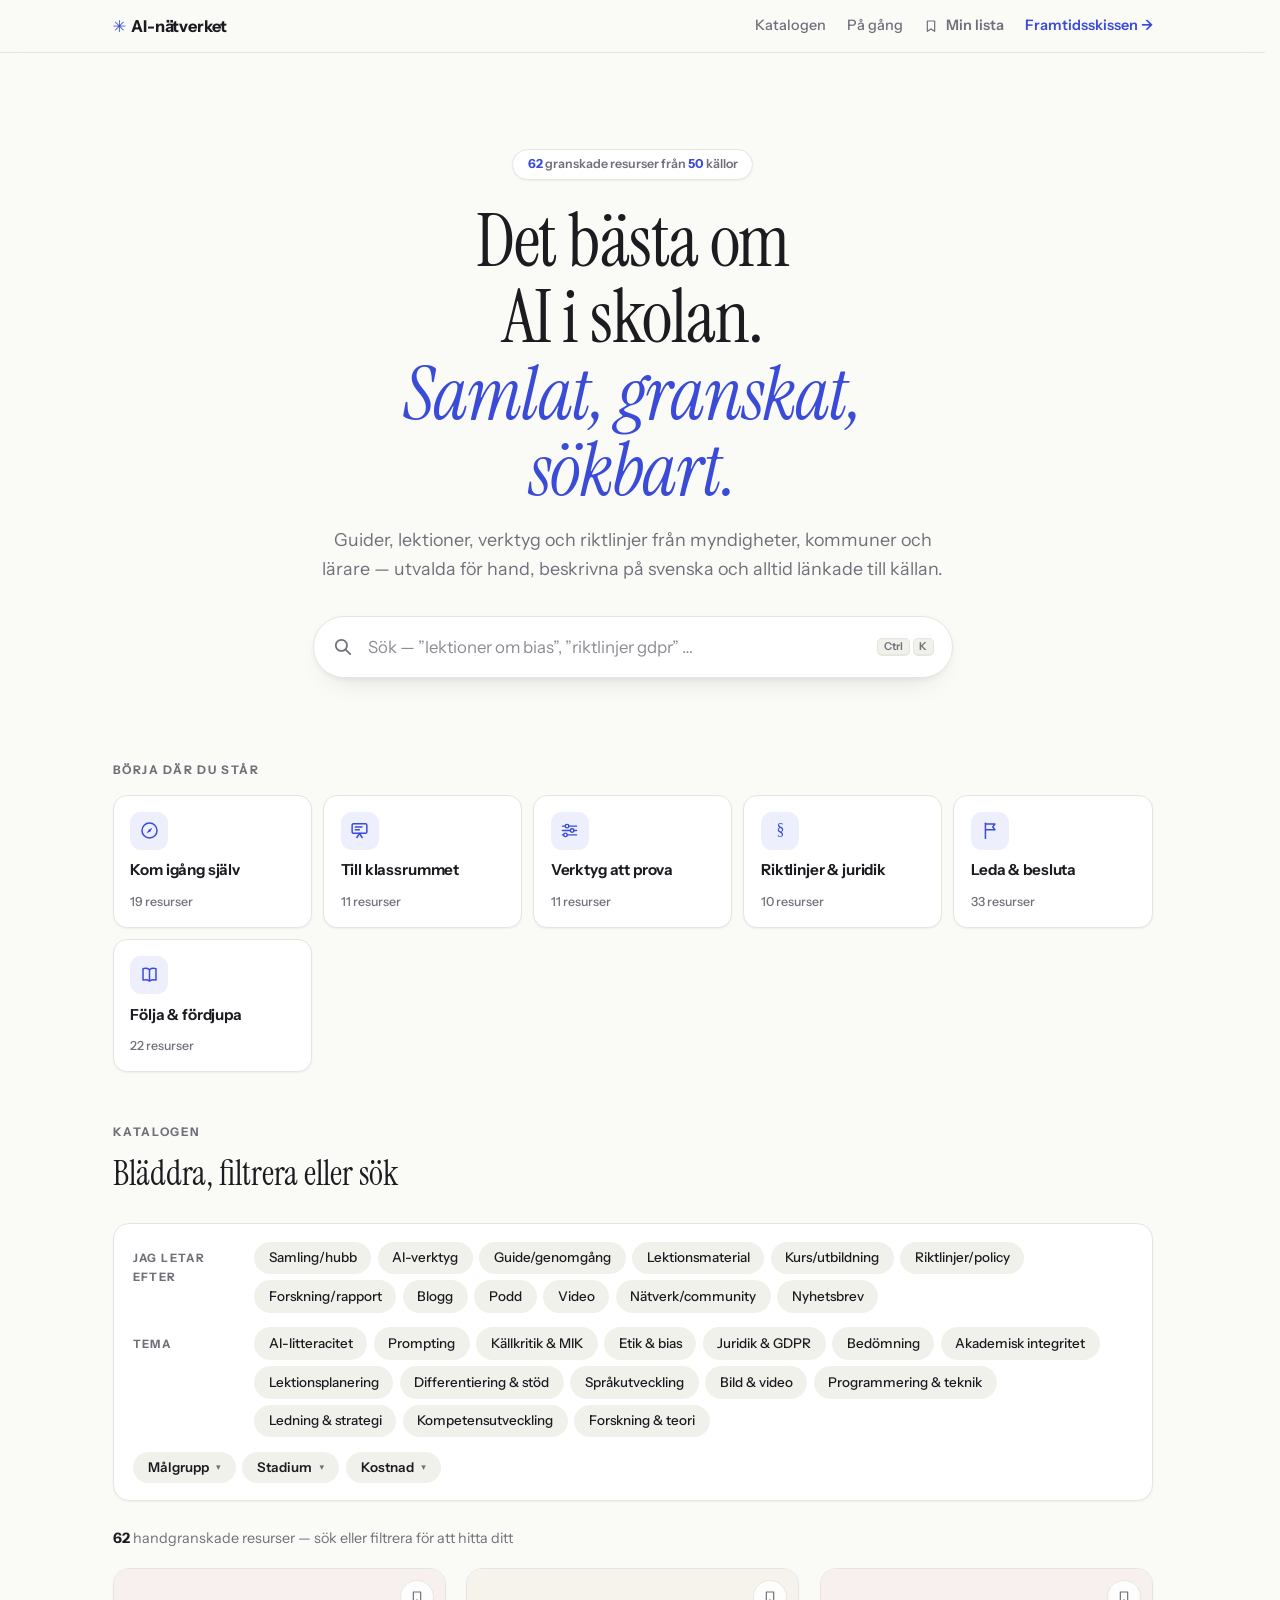
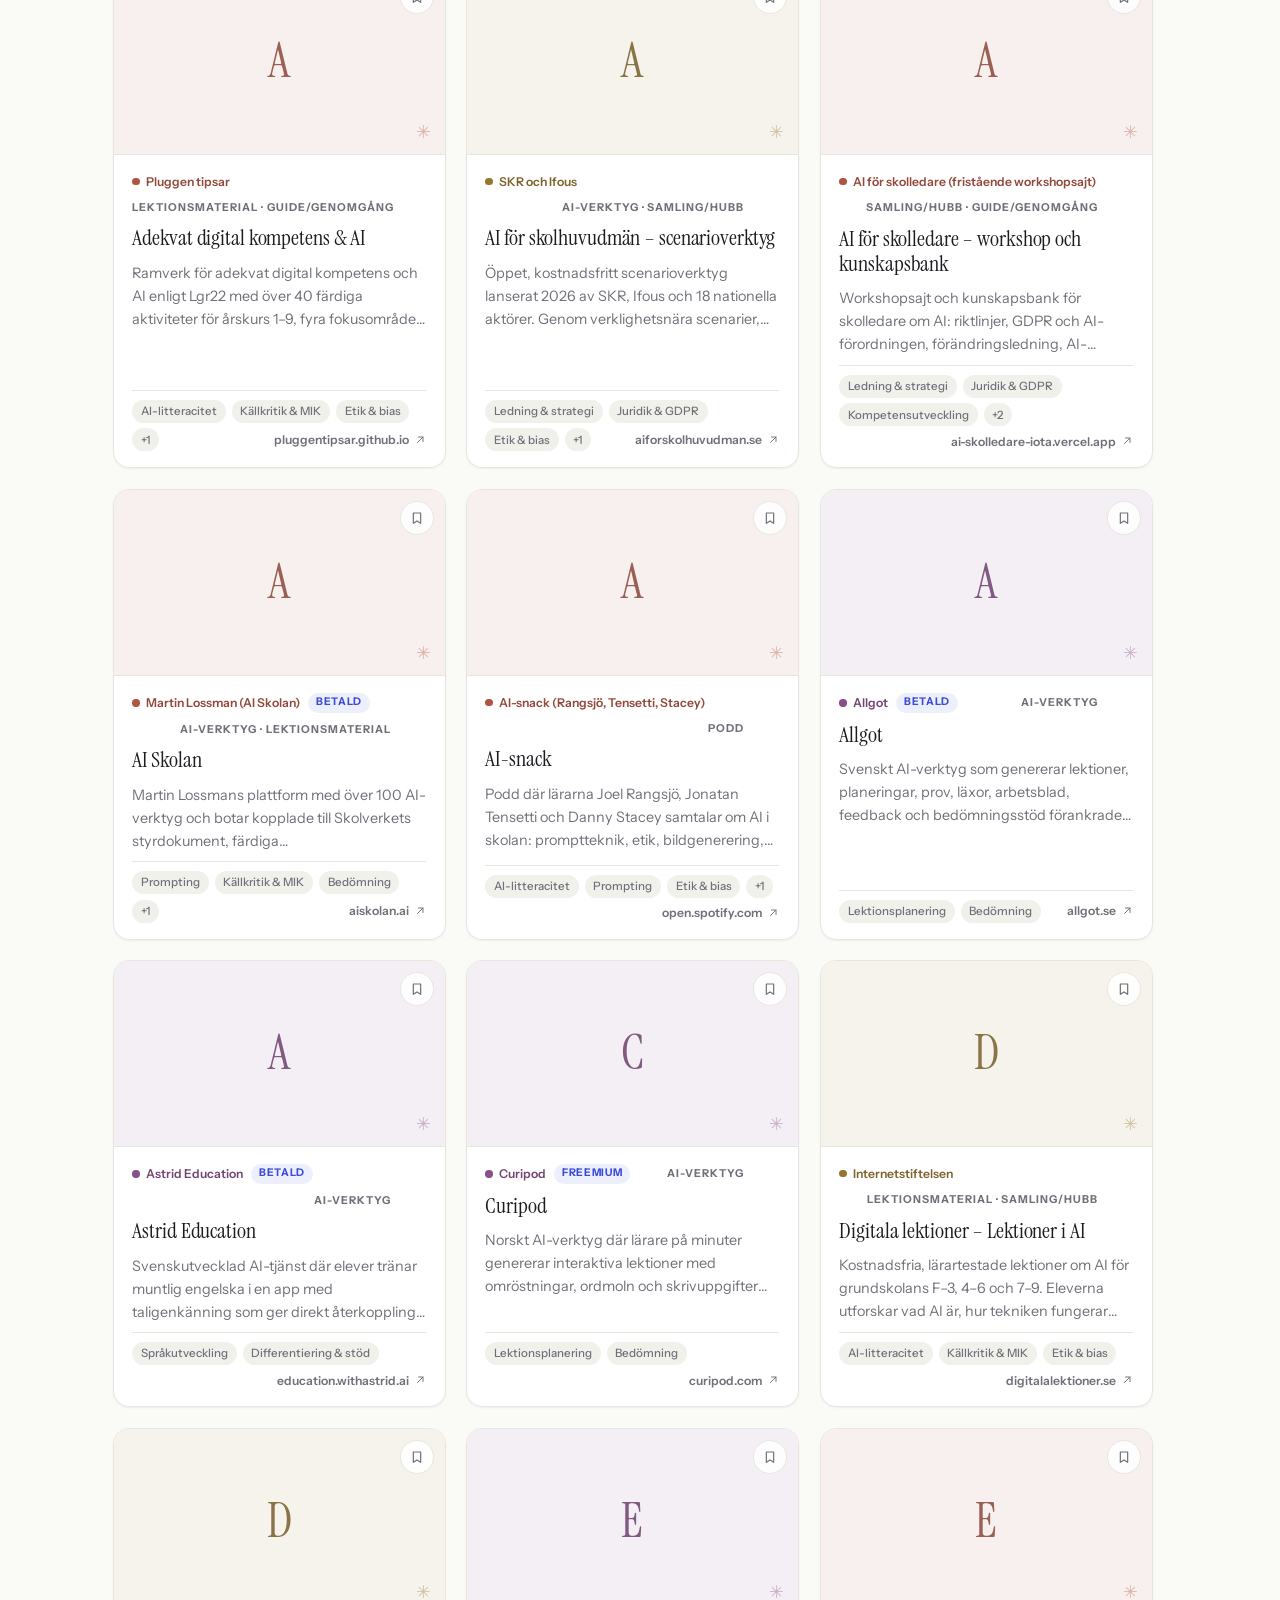
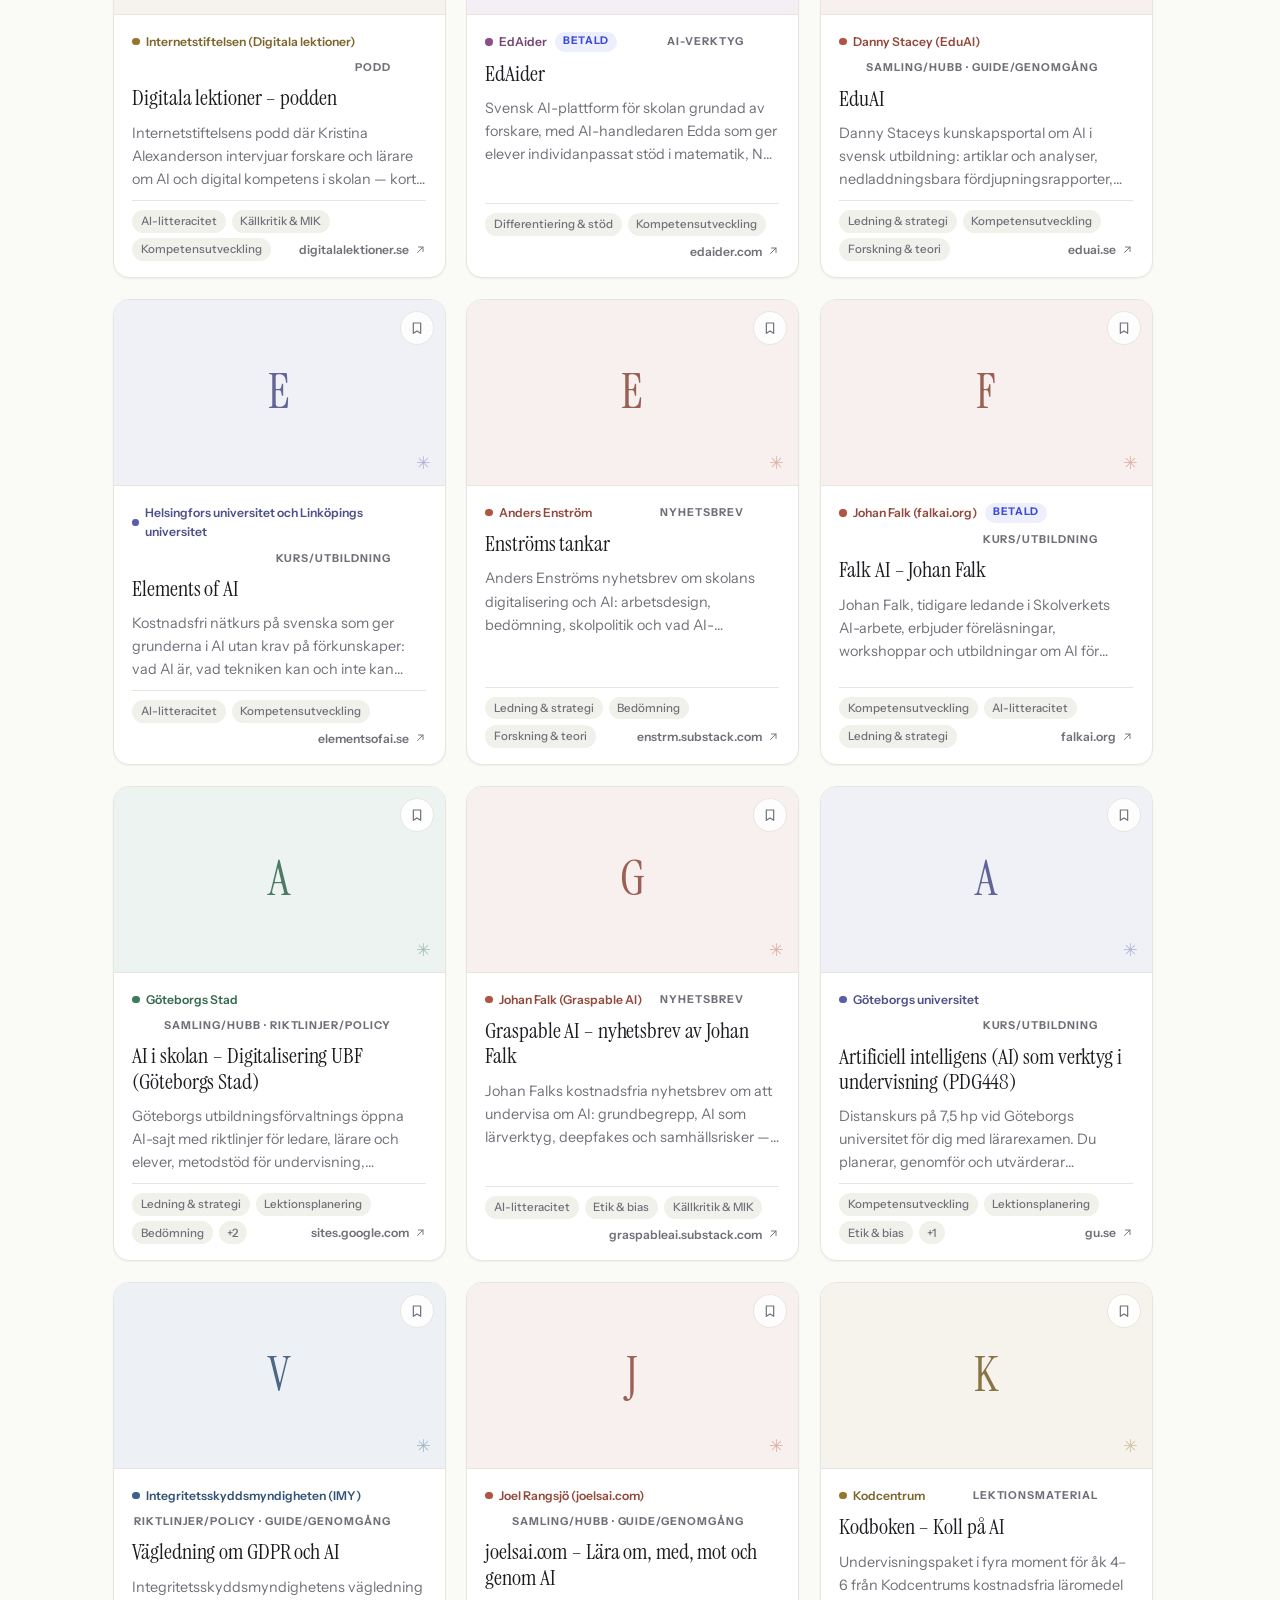
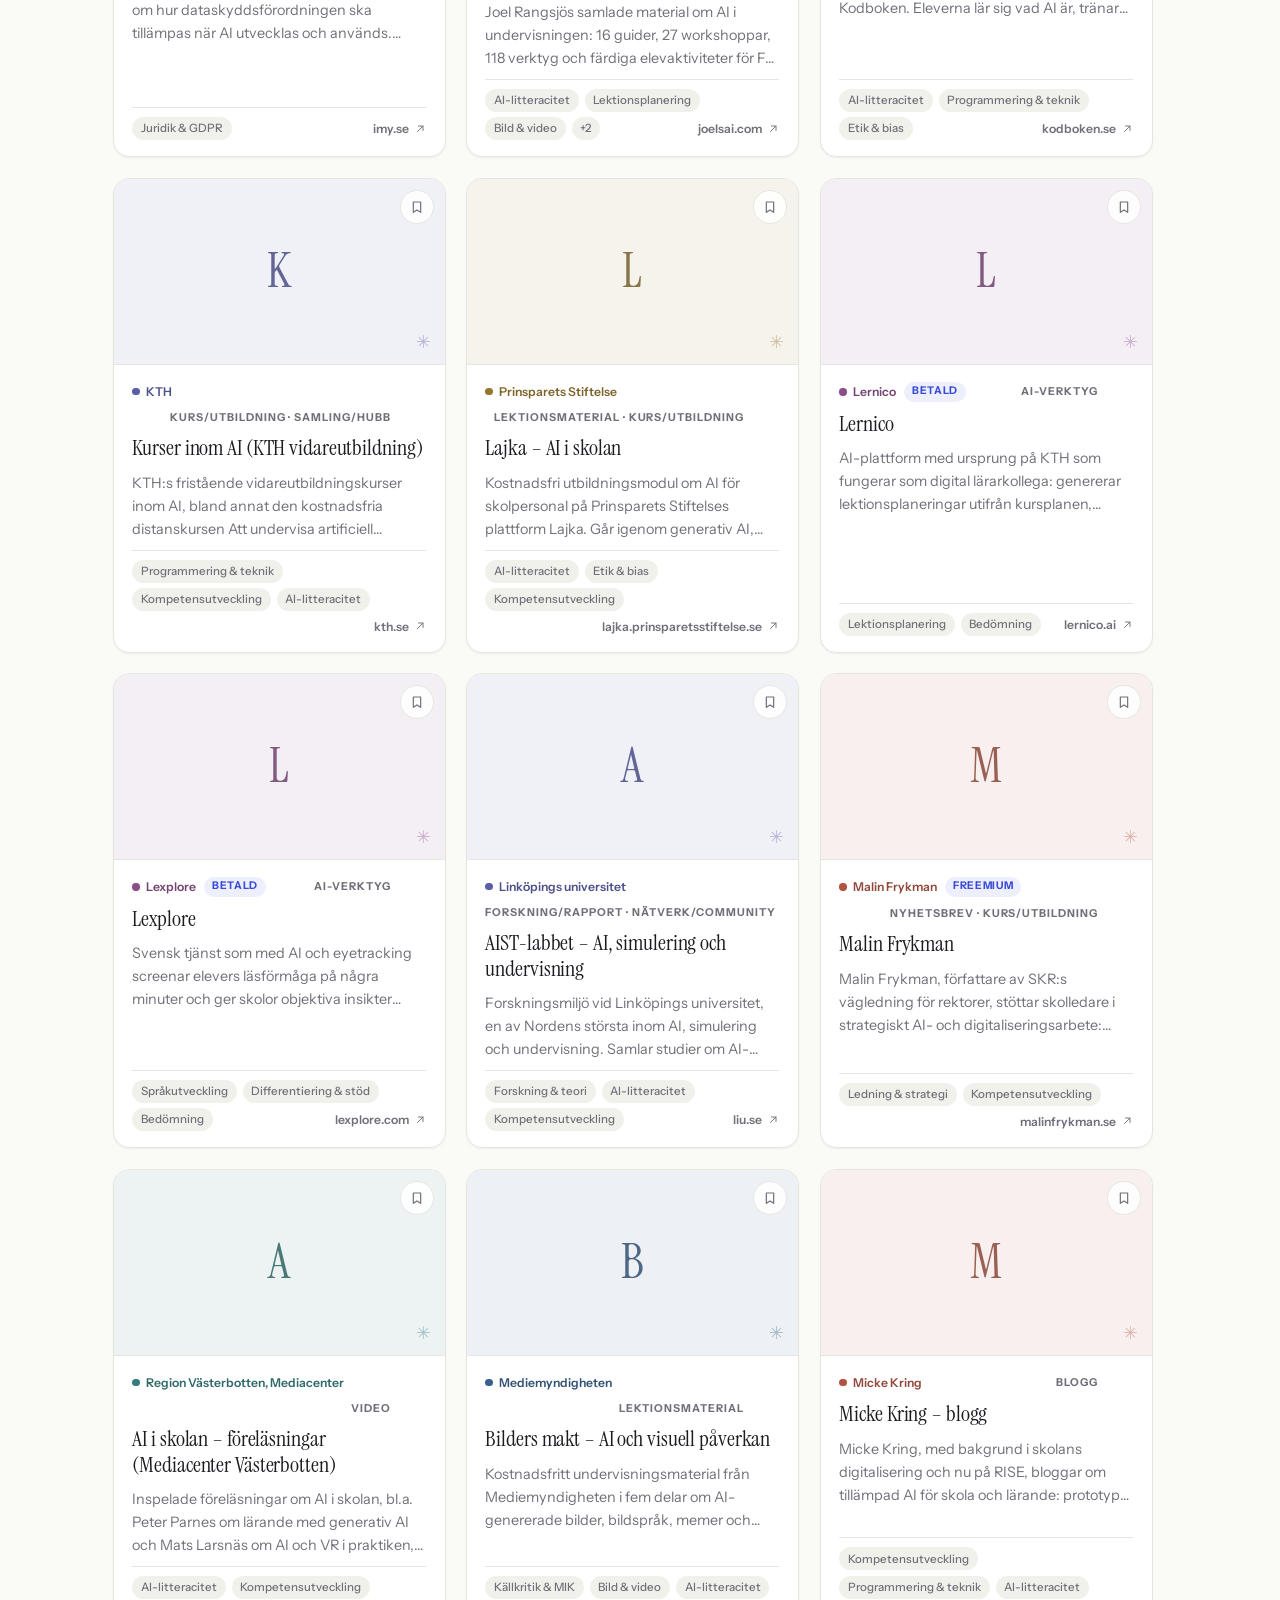
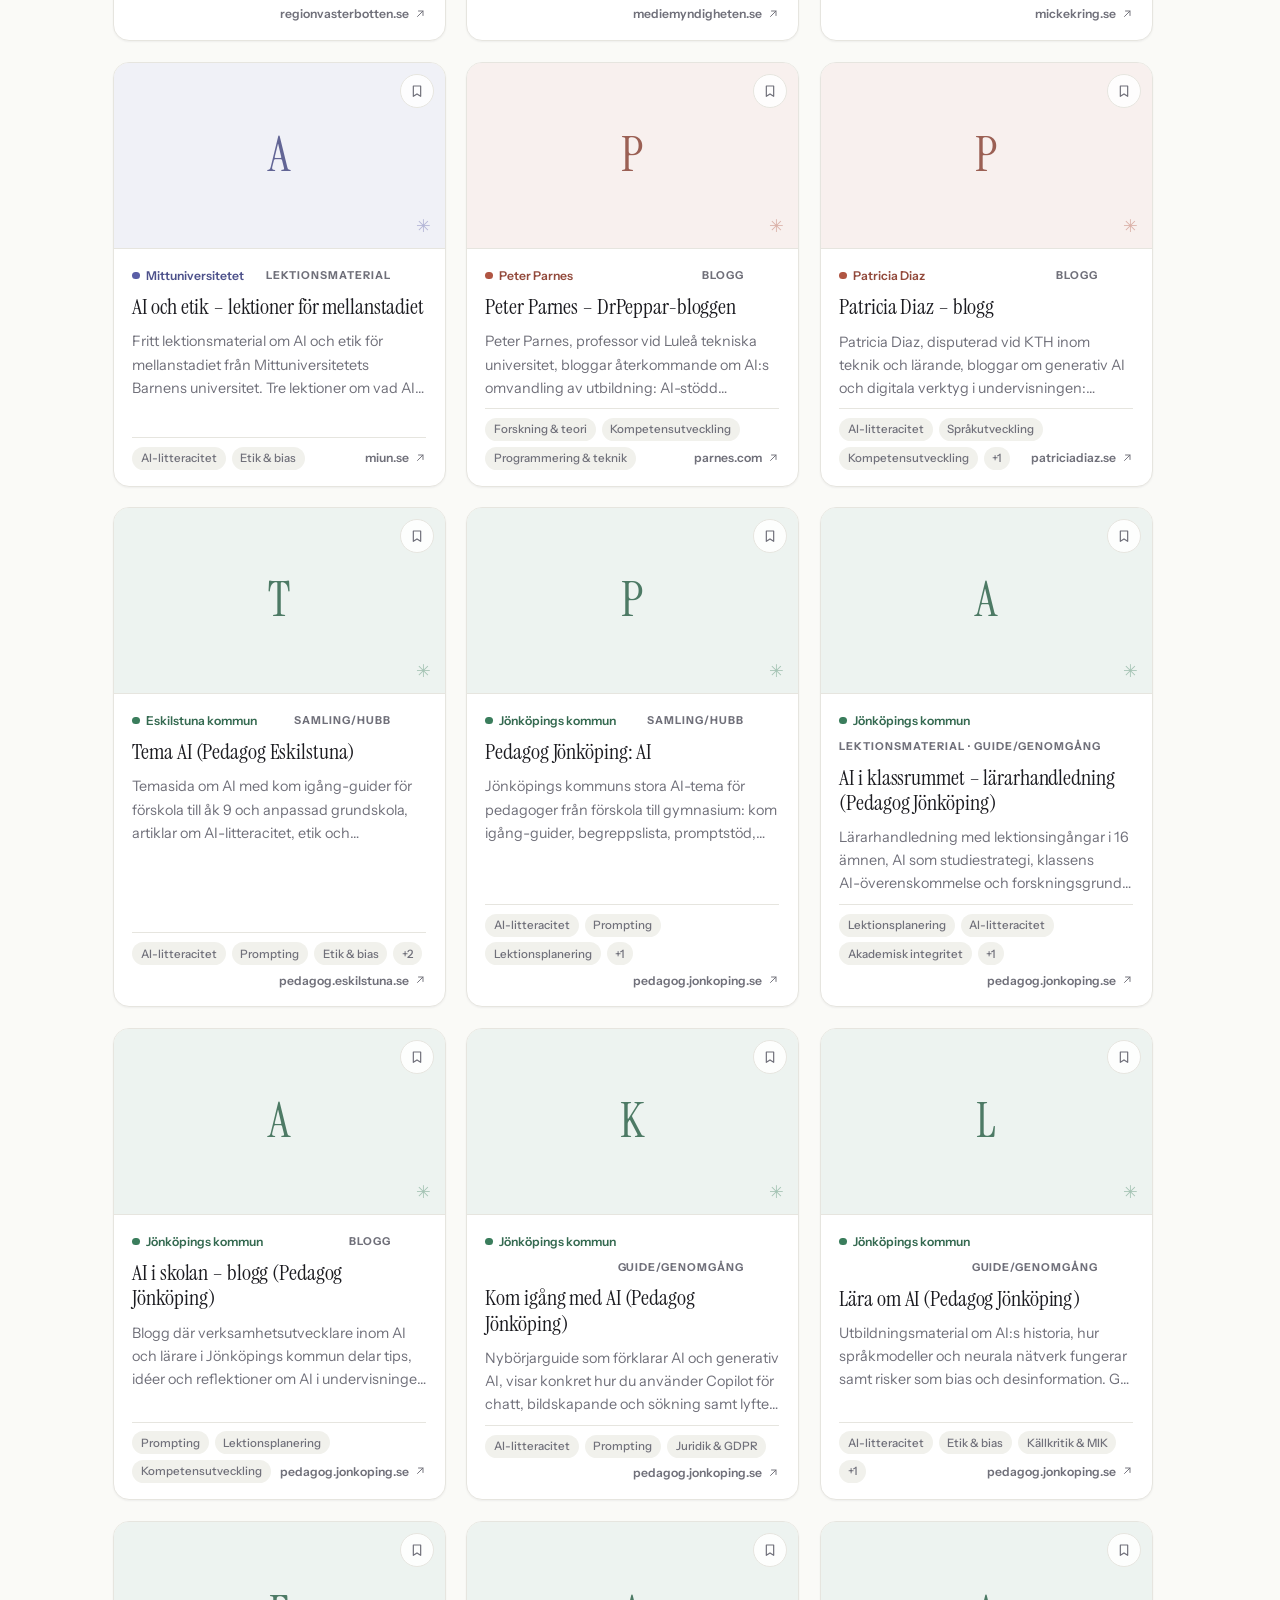
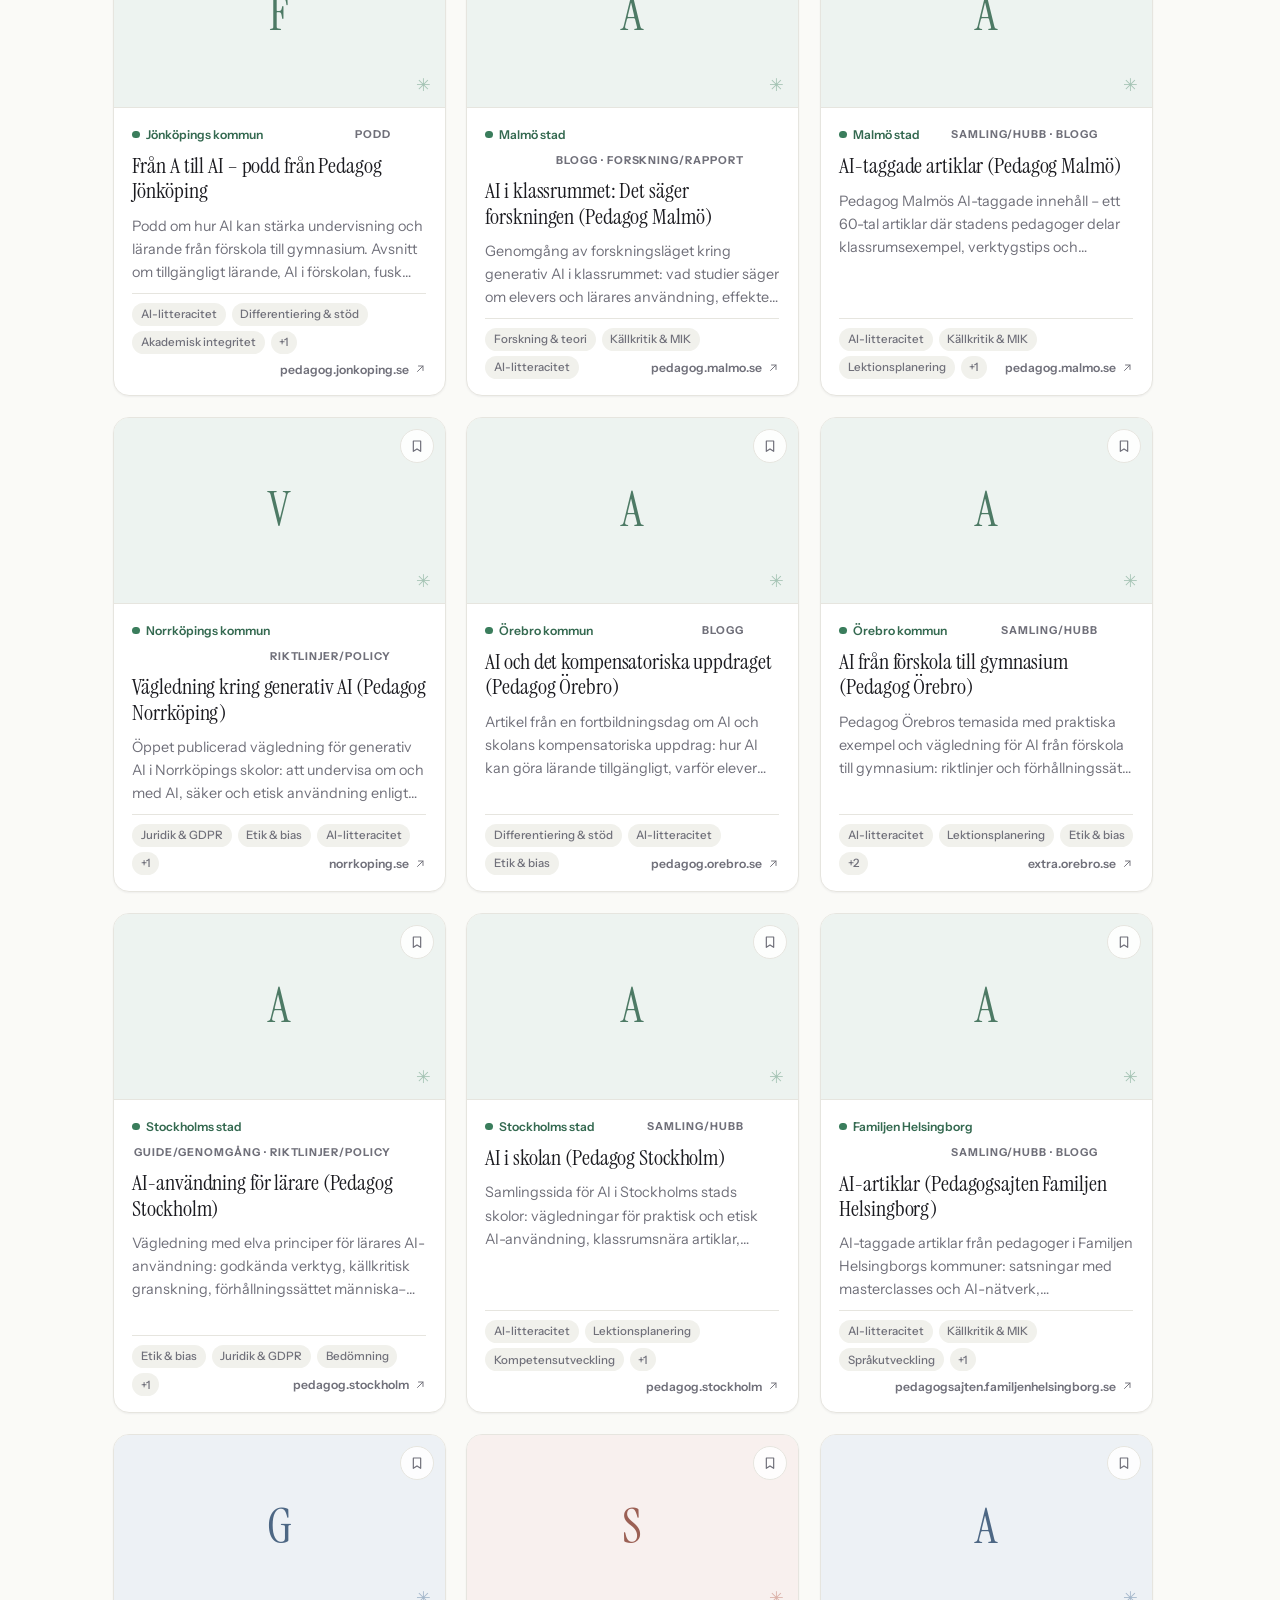
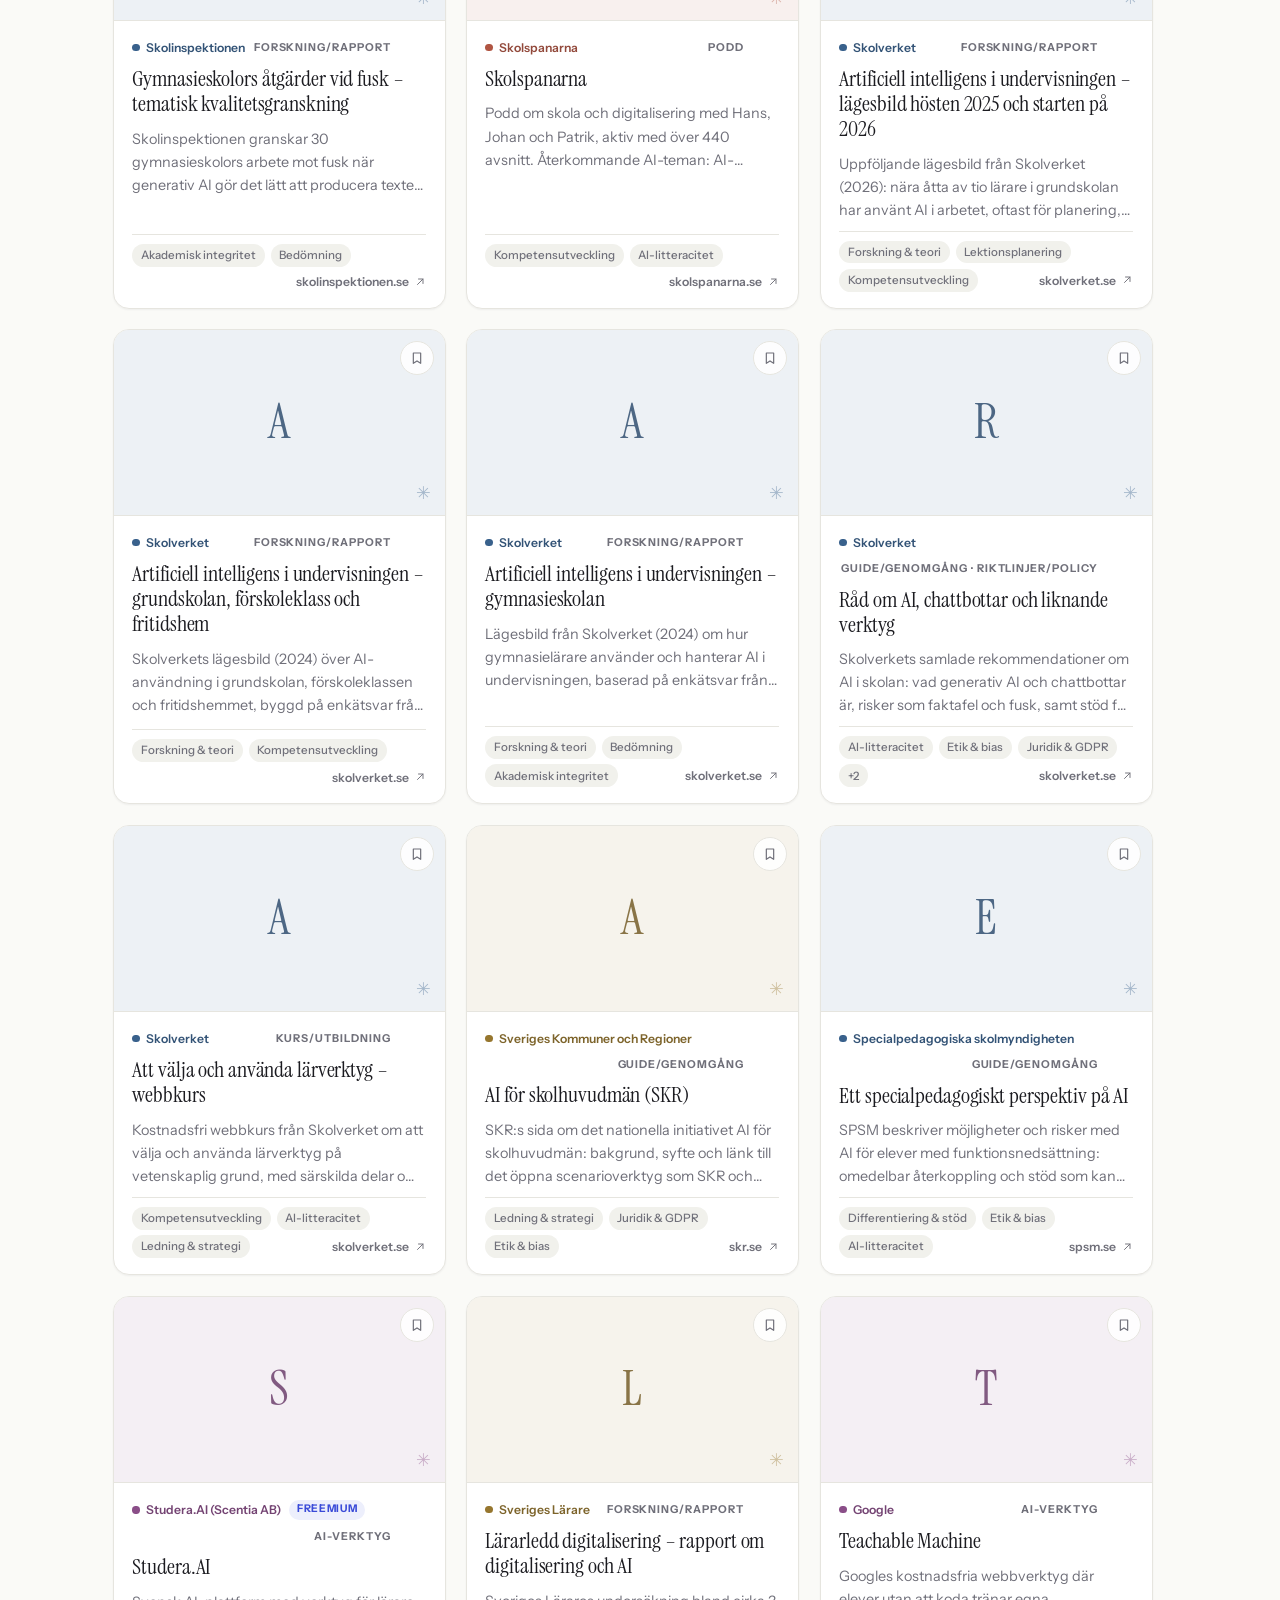
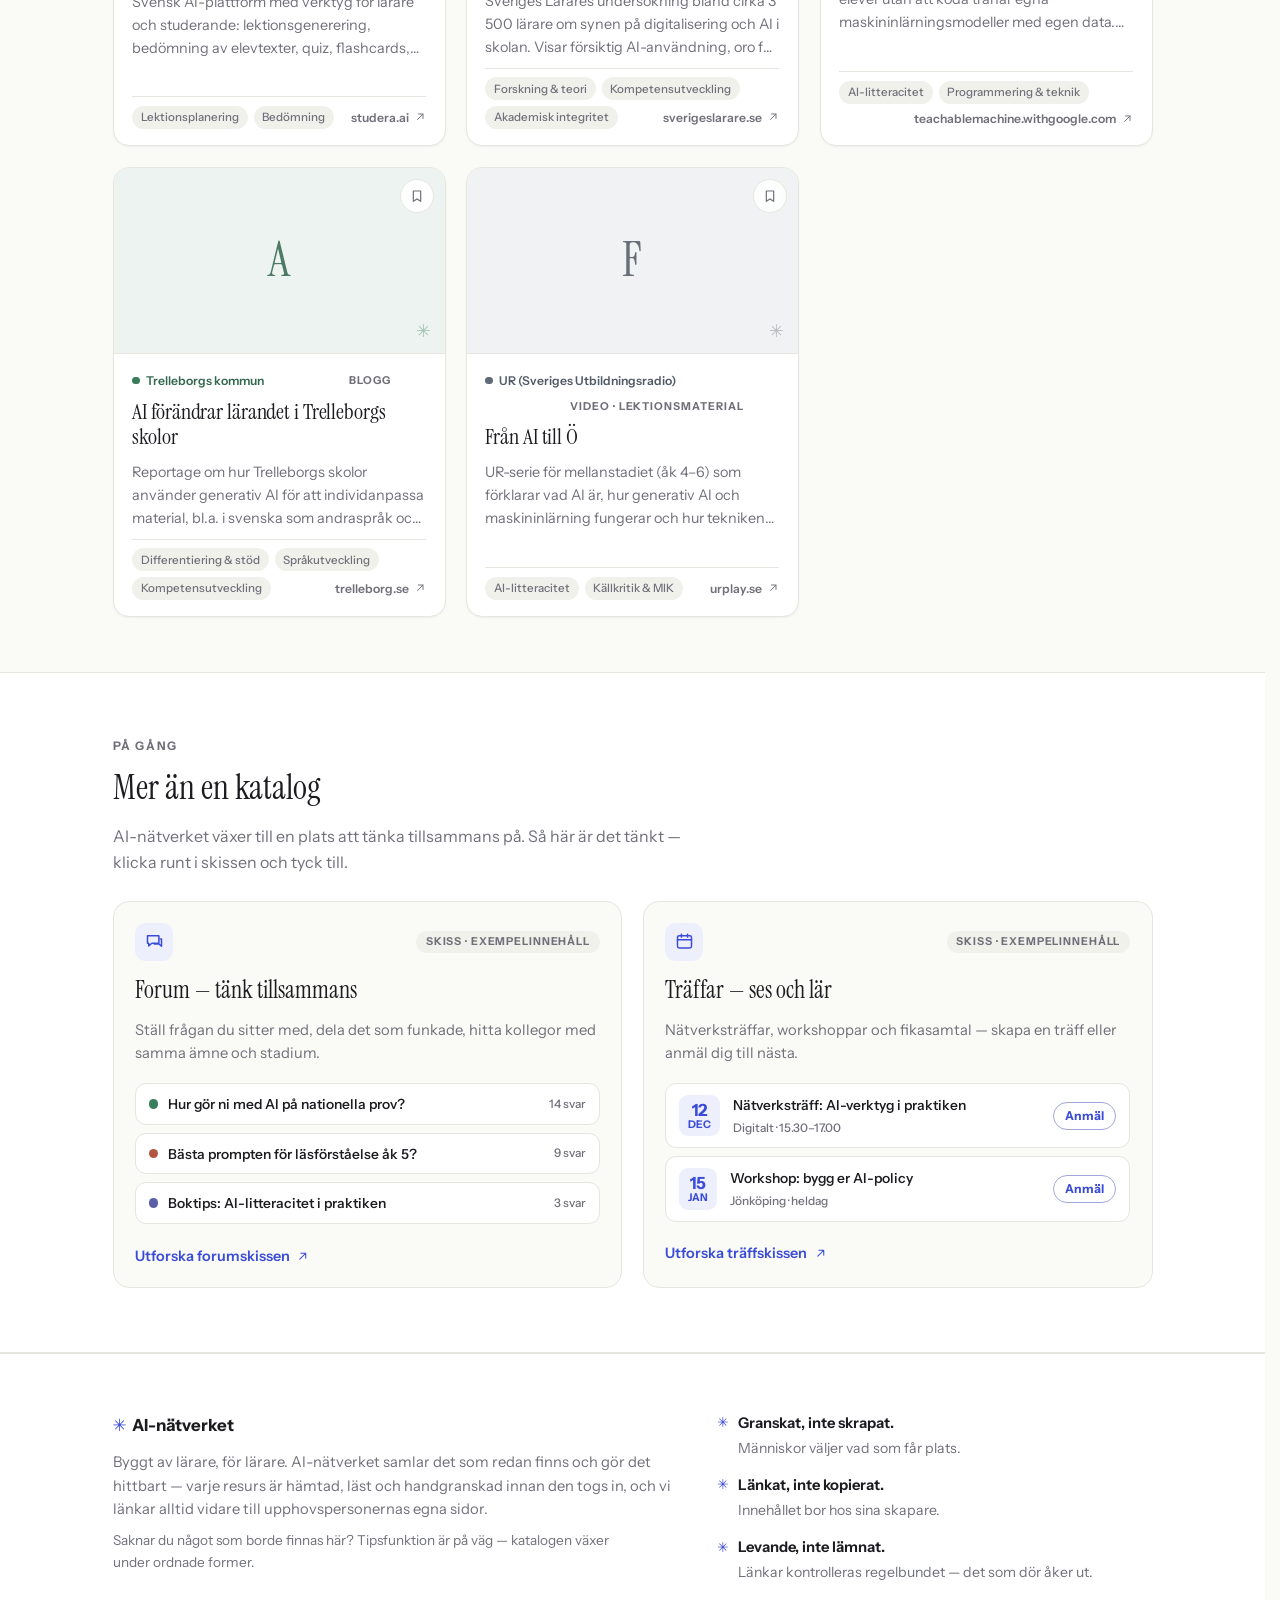
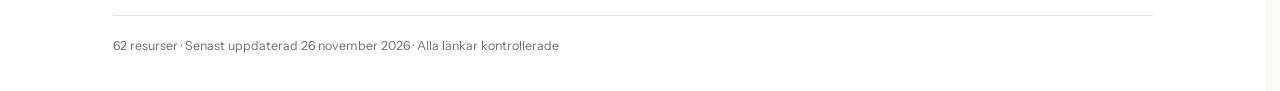
==== commit 44cb1dfe: "Produktlyft: snabbvy, kommandopalett, Min lista och Pa gang-sektion Moderna webbtekniker som progres" ====
--- a/site/index.html
+++ b/site/index.html
@@ -43,6 +43,23 @@
       <path d="M12 6.4C10.1 5 7.1 4.7 4.6 5.3v13.1c2.5-.6 5.5-.3 7.4 1.1 1.9-1.4 4.9-1.7 7.4-1.1V5.3C16.9 4.7 13.9 5 12 6.4Z" fill="none" stroke="currentColor" stroke-width="1.7" stroke-linejoin="round"/>
       <path d="M12 6.6v12.6" fill="none" stroke="currentColor" stroke-width="1.7"/>
     </symbol>
+    <symbol id="ik-bokmarke" viewBox="0 0 24 24">
+      <path d="M6.5 4.5h11V20l-5.5-3.6L6.5 20Z" fill="none" stroke="currentColor" stroke-width="1.8" stroke-linejoin="round"/>
+    </symbol>
+    <symbol id="ik-bokmarke-fylld" viewBox="0 0 24 24">
+      <path d="M6.5 4.5h11V20l-5.5-3.6L6.5 20Z" fill="currentColor" stroke="currentColor" stroke-width="1.8" stroke-linejoin="round"/>
+    </symbol>
+    <symbol id="ik-extern" viewBox="0 0 24 24">
+      <path d="M9 6h9v9M18 6 7 17" fill="none" stroke="currentColor" stroke-width="1.9" stroke-linecap="round" stroke-linejoin="round"/>
+    </symbol>
+    <symbol id="ik-forum" viewBox="0 0 24 24">
+      <path d="M4 5.5h13v8.5H9l-3.6 3V14H4Z" fill="none" stroke="currentColor" stroke-width="1.7" stroke-linejoin="round"/>
+      <path d="M17.5 9H20v8.3l-3-2.5h-6" fill="none" stroke="currentColor" stroke-width="1.7" stroke-linejoin="round"/>
+    </symbol>
+    <symbol id="ik-kalender" viewBox="0 0 24 24">
+      <rect x="4" y="5.5" width="16" height="14" rx="2" fill="none" stroke="currentColor" stroke-width="1.7"/>
+      <path d="M4 10h16M8.5 3.8v3.2M15.5 3.8v3.2" fill="none" stroke="currentColor" stroke-width="1.7" stroke-linecap="round"/>
+    </symbol>
   </defs>
 </svg>
 
@@ -51,7 +68,11 @@
     <a class="nav__marke" href="./"><span aria-hidden="true">✳</span> AI-nätverket</a>
     <div class="nav__lankar">
       <a href="#resultat">Katalogen</a>
-      <a href="#om">Om</a>
+      <a href="#mer">På gång</a>
+      <button class="nav__lista" id="nav-lista" type="button" aria-haspopup="dialog">
+        <svg aria-hidden="true"><use href="#ik-bokmarke"></use></svg>
+        Min lista <span class="nav__antal" id="lista-antal" hidden></span>
+      </button>
       <a class="nav__cta" href="prototyp/index.html">Framtidsskissen →</a>
     </div>
   </div>
@@ -68,27 +89,28 @@
     <div class="sok__falt">
       <svg class="sok__ikon" viewBox="0 0 24 24" aria-hidden="true"><circle cx="10.5" cy="10.5" r="7" fill="none" stroke="currentColor" stroke-width="2.2"/><line x1="15.8" y1="15.8" x2="21.5" y2="21.5" stroke="currentColor" stroke-width="2.2" stroke-linecap="round"/></svg>
       <input id="sokfalt" type="search" autocomplete="off" spellcheck="false"
-             placeholder="Sök — ”lektioner om bias”, ”riktlinjer gdpr”, ”prompta” …"
+             placeholder="Sök — ”lektioner om bias”, ”riktlinjer gdpr” …"
              aria-label="Sök i katalogen">
       <button id="rensa-sok" class="sok__rensa" type="button" hidden aria-label="Rensa sökningen">×</button>
+      <button class="sok__kbd" id="oppna-palett" type="button" title="Öppna snabbsök"><kbd>Ctrl</kbd><kbd>K</kbd></button>
     </div>
     <button id="sok-hopp" class="sok__hopp" type="button" hidden></button>
   </div>
 </header>
 
 <main>
-  <section class="ingangar ram" aria-labelledby="r-ingangar">
+  <section class="ingangar ram avsnitt-reveal" aria-labelledby="r-ingangar">
     <p class="ogonbryn" id="r-ingangar">Börja där du står</p>
     <div class="ingangar__nat" id="ingangar"></div>
   </section>
 
   <section class="resultat ram" id="resultat" aria-label="Katalogen">
-    <div class="resultat__huvud">
+    <div class="resultat__huvud avsnitt-reveal">
       <p class="ogonbryn">Katalogen</p>
       <h2>Bläddra, filtrera eller sök</h2>
     </div>
 
-    <div class="filter">
+    <div class="filter avsnitt-reveal">
       <div class="filter__grupp" data-grupp="typ">
         <span class="filter__etikett">Jag letar efter</span>
         <div class="chips" id="chips-typ" role="group" aria-label="Filtrera på resurstyp"></div>
@@ -123,6 +145,54 @@
          <button class="tomt__knapp" id="tomt-rensa" type="button">rensa allt</button>.</p>
     </div>
   </section>
+
+  <section class="mer" id="mer" aria-labelledby="r-mer">
+    <div class="ram">
+      <div class="resultat__huvud avsnitt-reveal">
+        <p class="ogonbryn" id="r-mer">På gång</p>
+        <h2>Mer än en katalog</h2>
+        <p class="mer__intro">AI-nätverket växer till en plats att tänka tillsammans på.
+        Så här är det tänkt — klicka runt i skissen och tyck till.</p>
+      </div>
+      <div class="mer__nat">
+        <article class="mer__kort avsnitt-reveal">
+          <div class="mer__topp">
+            <span class="ik" aria-hidden="true"><svg><use href="#ik-forum"></use></svg></span>
+            <span class="demo-tagg">Skiss · exempelinnehåll</span>
+          </div>
+          <h3>Forum — tänk tillsammans</h3>
+          <p>Ställ frågan du sitter med, dela det som funkade, hitta kollegor med samma ämne och stadium.</p>
+          <div class="mer__demo" aria-hidden="true">
+            <div class="demo-rad"><span class="demo-prick" style="--k:var(--k-kommun)"></span><span class="demo-text">Hur gör ni med AI på nationella prov?</span><span class="demo-meta">14 svar</span></div>
+            <div class="demo-rad"><span class="demo-prick" style="--k:var(--k-privatperson)"></span><span class="demo-text">Bästa prompten för läsförståelse åk 5?</span><span class="demo-meta">9 svar</span></div>
+            <div class="demo-rad"><span class="demo-prick" style="--k:var(--k-larosate)"></span><span class="demo-text">Boktips: AI-litteracitet i praktiken</span><span class="demo-meta">3 svar</span></div>
+          </div>
+          <a class="mer__lank" href="prototyp/index.html">Utforska forumskissen <svg aria-hidden="true"><use href="#ik-extern"></use></svg></a>
+        </article>
+        <article class="mer__kort avsnitt-reveal">
+          <div class="mer__topp">
+            <span class="ik" aria-hidden="true"><svg><use href="#ik-kalender"></use></svg></span>
+            <span class="demo-tagg">Skiss · exempelinnehåll</span>
+          </div>
+          <h3>Träffar — ses och lär</h3>
+          <p>Nätverksträffar, workshoppar och fikasamtal — skapa en träff eller anmäl dig till nästa.</p>
+          <div class="mer__demo" aria-hidden="true">
+            <div class="demo-traff">
+              <span class="demo-datum"><b>12</b>dec</span>
+              <span class="demo-text">Nätverksträff: AI-verktyg i praktiken<br><span class="demo-meta">Digitalt · 15.30–17.00</span></span>
+              <span class="demo-knapp">Anmäl</span>
+            </div>
+            <div class="demo-traff">
+              <span class="demo-datum"><b>15</b>jan</span>
+              <span class="demo-text">Workshop: bygg er AI-policy<br><span class="demo-meta">Jönköping · heldag</span></span>
+              <span class="demo-knapp">Anmäl</span>
+            </div>
+          </div>
+          <a class="mer__lank" href="prototyp/index.html">Utforska träffskissen <svg aria-hidden="true"><use href="#ik-extern"></use></svg></a>
+        </article>
+      </div>
+    </div>
+  </section>
 </main>
 
 <footer class="fot" id="om">
@@ -148,6 +218,47 @@
   </div>
 </footer>
 
+<dialog class="dialog qv" id="qv" aria-label="Resursdetaljer">
+  <button class="dialog__stang" type="button" data-stang aria-label="Stäng">×</button>
+  <div class="qv__media" id="qv-media"></div>
+  <div class="qv__kropp">
+    <p class="qv__topp" id="qv-topp"></p>
+    <h3 class="qv__titel" id="qv-titel"></h3>
+    <p class="qv__beskrivning" id="qv-beskrivning"></p>
+    <div class="qv__taggar" id="qv-taggar"></div>
+    <div class="qv__rad">
+      <a class="knapp knapp--primar" id="qv-oppna" href="#" target="_blank" rel="noopener">
+        Öppna hos källan <svg aria-hidden="true"><use href="#ik-extern"></use></svg>
+      </a>
+      <button class="knapp" id="qv-spara" type="button"></button>
+    </div>
+  </div>
+</dialog>
+
+<dialog class="dialog palett" id="palett" aria-label="Snabbsök">
+  <div class="palett__falt">
+    <svg class="sok__ikon" viewBox="0 0 24 24" aria-hidden="true"><circle cx="10.5" cy="10.5" r="7" fill="none" stroke="currentColor" stroke-width="2.2"/><line x1="15.8" y1="15.8" x2="21.5" y2="21.5" stroke="currentColor" stroke-width="2.2" stroke-linecap="round"/></svg>
+    <input id="palett-input" type="text" autocomplete="off" spellcheck="false" placeholder="Snabbsök i katalogen …" aria-label="Snabbsök">
+    <kbd>Esc</kbd>
+  </div>
+  <div class="palett__resultat" id="palett-resultat" role="listbox" aria-label="Sökträffar"></div>
+</dialog>
+
+<dialog class="dialog lista" id="lista" aria-label="Min lista">
+  <button class="dialog__stang" type="button" data-stang aria-label="Stäng">×</button>
+  <div class="lista__kropp">
+    <p class="ogonbryn">Min lista</p>
+    <h3 class="lista__rubrik" id="lista-rubrik"></h3>
+    <p class="lista__intro">Sparas i din webbläsare — perfekt för att samla material till en
+    lektion, ett arbetslag eller en studiedag.</p>
+    <div class="lista__rader" id="lista-rader"></div>
+    <div class="qv__rad">
+      <button class="knapp knapp--primar" id="lista-kopiera" type="button">Kopiera alla länkar</button>
+      <button class="knapp" id="lista-rensa" type="button">Töm listan</button>
+    </div>
+  </div>
+</dialog>
+
 <script src="data.js"></script>
 <script src="app.js"></script>
 </body>
--- a/site/stil.css
+++ b/site/stil.css
@@ -1,6 +1,7 @@
 /* AI-nätverket — ljust, modernt, genomtänkt.
    Nära-vit grund, hårfina linjer, mjuka skuggor, Instrument Serif + Instrument Sans,
-   en dämpad ultramarin accent. Lugn yta, omsorg i detaljerna. */
+   dämpad ultramarin accent. Moderna tekniker som progressiv förbättring:
+   view transitions, container queries, scroll-drivna avsnitt, native dialog. */
 
 :root {
   --grund: #fafaf7;
@@ -53,7 +54,7 @@
 
 * { box-sizing: border-box; margin: 0; padding: 0; }
 
-html { scroll-behavior: smooth; }
+html { scroll-behavior: smooth; scrollbar-gutter: stable; }
 
 body {
   font-family: var(--sans);
@@ -63,6 +64,7 @@
   background: var(--grund);
   -webkit-font-smoothing: antialiased;
   overflow-wrap: break-word;
+  accent-color: var(--accent);
 }
 
 ::selection { background: var(--accent); color: #fff; }
@@ -79,27 +81,78 @@
   color: var(--text2);
 }
 
-h2 { font-family: var(--serif); font-weight: 400; font-size: clamp(1.6rem, 3vw, 2.1rem); letter-spacing: 0; margin-top: 0.3rem; }
+h2 { font-family: var(--serif); font-weight: 400; font-size: clamp(1.6rem, 3vw, 2.1rem); margin-top: 0.3rem; text-wrap: balance; }
+
+kbd {
+  font-family: var(--sans);
+  font-size: 0.68rem;
+  font-weight: 600;
+  color: var(--text2);
+  background: var(--yta2);
+  border: 1px solid var(--linje);
+  border-bottom-width: 2px;
+  border-radius: 5px;
+  padding: 0.05rem 0.35rem;
+}
+
+/* Scroll-drivna avsnitt — ren CSS, bara där det stöds */
+@supports (animation-timeline: view()) {
+  @media (prefers-reduced-motion: no-preference) {
+    .avsnitt-reveal {
+      animation: reveal both;
+      animation-timeline: view();
+      animation-range: entry 0% entry 35%;
+    }
+  }
+}
+@keyframes reveal {
+  from { opacity: 0.2; transform: translateY(18px); }
+  to { opacity: 1; transform: none; }
+}
 
 /* ---------- Nav ---------- */
 
-.nav { border-bottom: 1px solid var(--linje); background: color-mix(in srgb, var(--grund) 88%, transparent); backdrop-filter: blur(10px); position: sticky; top: 0; z-index: 60; }
-
-.nav__inre { display: flex; align-items: center; justify-content: space-between; gap: 1rem; padding-block: 0.85rem; }
+.nav { border-bottom: 1px solid var(--linje); background: color-mix(in srgb, var(--grund) 86%, transparent); backdrop-filter: blur(10px); position: sticky; top: 0; z-index: 60; }
+
+.nav__inre { display: flex; align-items: center; justify-content: space-between; gap: 1rem; padding-block: 0.8rem; }
 
 .nav__marke { font-weight: 700; font-size: 1.02rem; color: var(--text); text-decoration: none; letter-spacing: -0.01em; }
 .nav__marke span { color: var(--accent); margin-right: 0.15rem; }
 
-.nav__lankar { display: flex; align-items: center; gap: 1.4rem; font-size: 0.9rem; font-weight: 500; }
+.nav__lankar { display: flex; align-items: center; gap: 1.3rem; font-size: 0.9rem; font-weight: 500; }
 .nav__lankar a { color: var(--text2); text-decoration: none; transition: color 0.15s ease; }
 .nav__lankar a:hover { color: var(--text); }
 .nav__cta { color: var(--accent) !important; font-weight: 600; }
 
+.nav__lista {
+  display: inline-flex;
+  align-items: center;
+  gap: 0.4rem;
+  font: inherit;
+  font-weight: 600;
+  color: var(--text2);
+  background: none;
+  border: 0;
+  cursor: pointer;
+  transition: color 0.15s ease;
+}
+.nav__lista:hover { color: var(--text); }
+.nav__lista svg { width: 16px; height: 16px; }
+.nav__antal {
+  min-width: 1.25rem;
+  text-align: center;
+  font-size: 0.72rem;
+  font-weight: 700;
+  color: #fff;
+  background: var(--accent);
+  border-radius: 999px;
+  padding: 0.05rem 0.3rem;
+}
+@media (prefers-color-scheme: dark) { .nav__antal { color: #14151f; } }
+
 /* ---------- Hero ---------- */
 
-.hero { background: var(--grund); }
-
-.hero__inre { padding-block: clamp(3.2rem, 9vw, 6.5rem) clamp(1.6rem, 4vw, 2.6rem); display: grid; justify-items: center; text-align: center; }
+.hero__inre { padding-block: clamp(3rem, 8vw, 6rem) clamp(1.6rem, 4vw, 2.6rem); display: grid; justify-items: center; text-align: center; }
 
 .hero__pill {
   font-size: 0.78rem;
@@ -183,10 +236,19 @@
   color: var(--text2);
   background: none;
   border: 0;
-  padding: 0.4rem 1.1rem;
+  padding: 0.4rem 0.6rem;
   cursor: pointer;
 }
 .sok__rensa:hover { color: var(--text); }
+
+.sok__kbd {
+  display: inline-flex;
+  gap: 0.2rem;
+  background: none;
+  border: 0;
+  padding: 0.4rem 1.1rem 0.4rem 0.4rem;
+  cursor: pointer;
+}
 
 .sok__hopp {
   margin-top: 0.9rem;
@@ -202,7 +264,7 @@
 
 /* ---------- Behovsingångar ---------- */
 
-.ingangar { padding-block: clamp(1.6rem, 4vw, 2.6rem); }
+.ingangar { padding-block: clamp(1.6rem, 4vw, 2.6rem) 0.6rem; }
 
 .ingangar__nat {
   margin-top: 0.9rem;
@@ -229,7 +291,7 @@
 }
 .ingang:hover { transform: translateY(-2px); box-shadow: var(--skugga-hov); border-color: color-mix(in srgb, var(--accent) 30%, var(--linje)); }
 
-.ingang .ik {
+.ik {
   display: grid;
   place-items: center;
   width: 38px;
@@ -237,18 +299,17 @@
   border-radius: 11px;
   background: var(--accent-tint);
   color: var(--accent);
-}
-.ingang .ik svg { width: 21px; height: 21px; }
+  flex: none;
+}
+.ik svg { width: 21px; height: 21px; }
 .ingang b { font-size: 0.95rem; font-weight: 650; letter-spacing: -0.01em; }
 .ingang small { font-size: 0.78rem; color: var(--text2); font-weight: 500; }
 
 /* ---------- Resultat ---------- */
 
-.resultat { padding-block: clamp(1.6rem, 4vw, 2.6rem) 4.5rem; }
+.resultat { padding-block: clamp(1.6rem, 4vw, 2.6rem) 3.5rem; }
 
 .resultat__huvud { margin-bottom: 1.4rem; }
-
-/* ---------- Filter ---------- */
 
 .filter {
   display: grid;
@@ -352,7 +413,7 @@
   cursor: pointer;
 }
 .meny__lista label:hover { background: var(--yta2); }
-.meny__lista input { accent-color: var(--accent); width: 1rem; height: 1rem; }
+.meny__lista input { width: 1rem; height: 1rem; }
 
 .filter__rensa {
   font: inherit;
@@ -369,7 +430,7 @@
 .resultat__antal { font-size: 0.9rem; color: var(--text2); margin-bottom: 1.1rem; }
 .resultat__antal em { font-style: normal; font-weight: 700; color: var(--text); }
 
-/* ---------- Kort ---------- */
+/* ---------- Kort — med container queries ---------- */
 
 .kortnat {
   display: grid;
@@ -378,22 +439,44 @@
 }
 
 .kort {
+  container-type: inline-size;
+  position: relative;
   display: flex;
   flex-direction: column;
   min-width: 0;
-  color: inherit;
-  text-decoration: none;
   background: var(--yta);
   border: 1px solid var(--linje);
   border-radius: var(--radie);
   box-shadow: var(--skugga-vila);
   overflow: hidden;
+  cursor: pointer;
   transition: transform 0.2s ease, box-shadow 0.2s ease, border-color 0.2s ease;
   animation: upp 0.4s cubic-bezier(0.2, 0.7, 0.3, 1) both;
   animation-delay: calc(var(--i) * 35ms);
 }
 
 .kort:hover { transform: translateY(-3px); box-shadow: var(--skugga-hov); border-color: color-mix(in srgb, var(--accent) 22%, var(--linje)); }
+
+.kort__spara {
+  position: absolute;
+  top: 0.7rem;
+  right: 0.7rem;
+  z-index: 5;
+  display: grid;
+  place-items: center;
+  width: 2.1rem;
+  height: 2.1rem;
+  background: color-mix(in srgb, var(--yta) 86%, transparent);
+  backdrop-filter: blur(6px);
+  border: 1px solid var(--linje);
+  border-radius: 999px;
+  color: var(--text2);
+  cursor: pointer;
+  transition: transform 0.15s ease, color 0.15s ease, border-color 0.15s ease;
+}
+.kort__spara svg { width: 16px; height: 16px; }
+.kort__spara:hover { transform: scale(1.08); color: var(--accent); border-color: var(--accent); }
+.kort__spara[aria-pressed="true"] { color: var(--accent); border-color: var(--accent); background: var(--accent-tint); }
 
 .kort__media {
   position: relative;
@@ -439,7 +522,14 @@
 
 .kort__kropp { display: flex; flex-direction: column; gap: 0.55rem; padding: 1.05rem 1.15rem 1rem; flex: 1; }
 
-.kort__topp { display: flex; align-items: center; gap: 0.5rem; flex-wrap: wrap; }
+/* Bred container (ensam kolumn på platta): lägg bilden till höger */
+@container (min-width: 520px) {
+  .kort { flex-direction: row-reverse; }
+  .kort__media { width: 38%; aspect-ratio: auto; border-bottom: 0; border-left: 1px solid var(--linje); }
+  .kort__kropp { width: 62%; }
+}
+
+.kort__topp { display: flex; align-items: center; gap: 0.5rem; flex-wrap: wrap; padding-right: 2.2rem; }
 
 .kalla {
   --k: var(--k-media);
@@ -473,15 +563,21 @@
   padding: 0.1rem 0.5rem;
 }
 
-.kort h3 {
+.kort h3 { font-size: inherit; }
+.kort__titel {
   font-family: var(--serif);
   font-weight: 400;
   font-size: 1.38rem;
   line-height: 1.14;
   letter-spacing: -0.005em;
-}
-
-.kort:hover h3 { color: var(--accent); }
+  color: inherit;
+  background: none;
+  border: 0;
+  padding: 0;
+  text-align: left;
+  cursor: pointer;
+}
+.kort:hover .kort__titel { color: var(--accent); }
 
 .kort__beskrivning {
   font-size: 0.9rem;
@@ -519,9 +615,11 @@
   font-size: 0.76rem;
   font-weight: 600;
   color: var(--text2);
-}
-.kort:hover .kort__doman { color: var(--accent); }
+  text-decoration: none;
+}
+.kort__doman:hover { color: var(--accent); text-decoration: underline; text-underline-offset: 3px; }
 .kort__doman img { width: 14px; height: 14px; border-radius: 4px; }
+.kort__doman svg { width: 12px; height: 12px; }
 
 /* ---------- Tomt läge ---------- */
 
@@ -539,6 +637,244 @@
   text-underline-offset: 3px;
 }
 
+/* ---------- "Mer än en katalog" ---------- */
+
+.mer { background: var(--yta); border-block: 1px solid var(--linje); padding-block: clamp(2.4rem, 6vw, 4rem); }
+
+.mer__intro { color: var(--text2); max-width: 52ch; margin-top: 0.6rem; }
+
+.mer__nat { display: grid; grid-template-columns: repeat(auto-fit, minmax(300px, 1fr)); gap: 1.3rem; margin-top: 1.6rem; }
+
+.mer__kort {
+  display: grid;
+  gap: 0.6rem;
+  align-content: start;
+  background: var(--grund);
+  border: 1px solid var(--linje);
+  border-radius: var(--radie);
+  padding: 1.3rem 1.35rem 1.2rem;
+}
+
+.mer__topp { display: flex; align-items: center; justify-content: space-between; gap: 0.6rem; }
+
+.demo-tagg {
+  font-size: 0.68rem;
+  font-weight: 700;
+  letter-spacing: 0.08em;
+  text-transform: uppercase;
+  color: var(--text2);
+  background: var(--yta2);
+  border-radius: 999px;
+  padding: 0.14rem 0.6rem;
+}
+
+.mer__kort h3 { font-family: var(--serif); font-weight: 400; font-size: 1.5rem; }
+.mer__kort > p { font-size: 0.92rem; color: var(--text2); }
+
+.mer__demo { display: grid; gap: 0.5rem; margin-block: 0.5rem; }
+
+.demo-rad {
+  display: flex;
+  align-items: center;
+  gap: 0.6rem;
+  background: var(--yta);
+  border: 1px solid var(--linje);
+  border-radius: 11px;
+  padding: 0.55rem 0.8rem;
+  font-size: 0.86rem;
+}
+.demo-prick { width: 0.6rem; height: 0.6rem; border-radius: 50%; background: var(--k, var(--accent)); flex: none; }
+.demo-text { min-width: 0; font-weight: 550; }
+.demo-meta { margin-left: auto; font-size: 0.74rem; font-weight: 500; color: var(--text2); white-space: nowrap; }
+
+.demo-traff {
+  display: flex;
+  align-items: center;
+  gap: 0.8rem;
+  background: var(--yta);
+  border: 1px solid var(--linje);
+  border-radius: 11px;
+  padding: 0.6rem 0.8rem;
+  font-size: 0.86rem;
+}
+.demo-datum {
+  display: grid;
+  justify-items: center;
+  line-height: 1.1;
+  background: var(--accent-tint);
+  color: var(--accent);
+  border-radius: 9px;
+  padding: 0.35rem 0.55rem;
+  font-size: 0.66rem;
+  font-weight: 700;
+  text-transform: uppercase;
+  flex: none;
+}
+.demo-datum b { font-size: 1.05rem; }
+.demo-knapp {
+  margin-left: auto;
+  font-size: 0.76rem;
+  font-weight: 700;
+  color: var(--accent);
+  border: 1px solid color-mix(in srgb, var(--accent) 40%, var(--linje));
+  border-radius: 999px;
+  padding: 0.2rem 0.7rem;
+  white-space: nowrap;
+}
+
+.mer__lank {
+  display: inline-flex;
+  align-items: center;
+  gap: 0.4rem;
+  font-size: 0.9rem;
+  font-weight: 600;
+  color: var(--accent);
+  text-decoration: none;
+  margin-top: 0.2rem;
+}
+.mer__lank:hover { text-decoration: underline; text-underline-offset: 4px; }
+.mer__lank svg { width: 13px; height: 13px; }
+
+/* ---------- Dialoger (native <dialog>) ---------- */
+
+.dialog {
+  border: 1px solid var(--linje);
+  border-radius: 20px;
+  background: var(--yta);
+  color: var(--text);
+  box-shadow: 0 24px 80px -20px rgba(15, 15, 25, 0.35);
+  padding: 0;
+  max-width: min(680px, calc(100vw - 2rem));
+  width: 100%;
+  margin: auto;
+  overflow: hidden;
+}
+
+.dialog::backdrop { background: rgba(18, 18, 24, 0.45); backdrop-filter: blur(4px); }
+
+/* Mjuk in/ut med @starting-style där det stöds */
+.dialog { opacity: 1; transform: translateY(0) scale(1); transition: opacity 0.22s ease, transform 0.22s ease, overlay 0.22s allow-discrete, display 0.22s allow-discrete; }
+@starting-style { .dialog[open] { opacity: 0; transform: translateY(14px) scale(0.98); } }
+.dialog:not([open]) { opacity: 0; transform: translateY(14px) scale(0.98); }
+.dialog::backdrop { transition: background-color 0.22s ease, backdrop-filter 0.22s ease, overlay 0.22s allow-discrete, display 0.22s allow-discrete; }
+@starting-style { .dialog[open]::backdrop { background: rgba(18, 18, 24, 0); } }
+
+.dialog__stang {
+  position: absolute;
+  top: 0.8rem;
+  right: 0.8rem;
+  z-index: 5;
+  width: 2.2rem;
+  height: 2.2rem;
+  display: grid;
+  place-items: center;
+  font-size: 1.3rem;
+  line-height: 1;
+  color: var(--text2);
+  background: color-mix(in srgb, var(--yta) 88%, transparent);
+  backdrop-filter: blur(6px);
+  border: 1px solid var(--linje);
+  border-radius: 999px;
+  cursor: pointer;
+}
+.dialog__stang:hover { color: var(--text); }
+
+.knapp {
+  display: inline-flex;
+  align-items: center;
+  gap: 0.5rem;
+  font: inherit;
+  font-size: 0.92rem;
+  font-weight: 600;
+  color: var(--text);
+  background: var(--yta2);
+  border: 1px solid transparent;
+  border-radius: 999px;
+  padding: 0.55rem 1.15rem;
+  cursor: pointer;
+  text-decoration: none;
+  transition: background 0.15s ease, transform 0.12s ease;
+}
+.knapp:hover { background: var(--linje); }
+.knapp:active { transform: scale(0.98); }
+.knapp svg { width: 14px; height: 14px; }
+
+.knapp--primar { background: var(--accent); color: #fff; }
+.knapp--primar:hover { background: color-mix(in srgb, var(--accent) 86%, #000); }
+@media (prefers-color-scheme: dark) {
+  .knapp--primar { color: #14151f; }
+  .knapp--primar:hover { background: color-mix(in srgb, var(--accent) 86%, #fff); }
+}
+
+/* Snabbvyn */
+.qv__media { aspect-ratio: 21 / 9; background: var(--yta2); border-bottom: 1px solid var(--linje); overflow: hidden; display: none; }
+.qv__media.har-bild { display: block; }
+.qv__media img { width: 100%; height: 100%; object-fit: cover; display: block; }
+
+.qv__kropp { padding: 1.4rem 1.6rem 1.5rem; display: grid; gap: 0.7rem; }
+.qv__topp { display: flex; align-items: center; gap: 0.6rem; flex-wrap: wrap; font-size: 0.8rem; padding-right: 2rem; }
+.qv__titel { font-family: var(--serif); font-weight: 400; font-size: clamp(1.5rem, 4vw, 2rem); line-height: 1.1; text-wrap: balance; }
+.qv__beskrivning { color: var(--text2); font-size: 0.97rem; }
+.qv__taggar { display: flex; flex-wrap: wrap; gap: 0.35rem; }
+.qv__rad { display: flex; flex-wrap: wrap; gap: 0.6rem; margin-top: 0.4rem; }
+
+/* Kommandopaletten */
+.palett { max-width: min(600px, calc(100vw - 2rem)); margin-top: 12vh; }
+.palett__falt { display: flex; align-items: center; gap: 0.2rem; border-bottom: 1px solid var(--linje); padding-right: 1rem; }
+#palett-input { flex: 1; min-width: 0; font: inherit; font-size: 1.05rem; color: var(--text); background: none; border: 0; padding: 1rem 0.6rem; }
+#palett-input:focus { outline: none; }
+
+.palett__resultat { max-height: min(50vh, 420px); overflow-y: auto; padding: 0.5rem; display: grid; gap: 0.1rem; }
+.palett__rad {
+  display: flex;
+  align-items: baseline;
+  gap: 0.7rem;
+  width: 100%;
+  text-align: left;
+  font: inherit;
+  background: none;
+  border: 0;
+  border-radius: 11px;
+  padding: 0.6rem 0.8rem;
+  cursor: pointer;
+  min-width: 0;
+}
+.palett__rad[aria-selected="true"], .palett__rad:hover { background: var(--yta2); }
+.palett__rad .titel { font-family: var(--serif); font-size: 1.08rem; color: var(--text); min-width: 0; }
+.palett__rad .meta { margin-left: auto; font-size: 0.74rem; color: var(--text2); white-space: nowrap; }
+.palett__tom { padding: 1.4rem; text-align: center; color: var(--text2); font-size: 0.9rem; }
+
+/* Min lista */
+.lista__kropp { padding: 1.5rem 1.6rem; display: grid; gap: 0.6rem; }
+.lista__rubrik { font-family: var(--serif); font-weight: 400; font-size: 1.8rem; }
+.lista__intro { font-size: 0.88rem; color: var(--text2); }
+.lista__rader { display: grid; gap: 0.5rem; margin-block: 0.5rem; max-height: min(42vh, 380px); overflow-y: auto; }
+.lista__rad {
+  display: flex;
+  align-items: center;
+  gap: 0.8rem;
+  border: 1px solid var(--linje);
+  border-radius: 12px;
+  padding: 0.55rem 0.7rem;
+  min-width: 0;
+}
+.lista__rad img.mini { width: 56px; height: 38px; object-fit: cover; border-radius: 7px; background: var(--yta2); flex: none; }
+.lista__rad .mini--platta { width: 56px; height: 38px; border-radius: 7px; display: grid; place-items: center; font-family: var(--serif); color: var(--text2); background: var(--yta2); flex: none; }
+.lista__rad .info { min-width: 0; display: grid; }
+.lista__rad .info b { font-weight: 600; font-size: 0.92rem; white-space: nowrap; overflow: hidden; text-overflow: ellipsis; }
+.lista__rad .info span { font-size: 0.76rem; color: var(--text2); }
+.lista__rad .bort {
+  margin-left: auto;
+  font-size: 1.1rem;
+  color: var(--text2);
+  background: none;
+  border: 0;
+  cursor: pointer;
+  padding: 0.3rem 0.5rem;
+}
+.lista__rad .bort:hover { color: var(--accent); }
+.lista__tom { color: var(--text2); font-size: 0.9rem; padding: 1rem 0; }
+
 /* ---------- Fot ---------- */
 
 .fot { border-top: 1px solid var(--linje); background: var(--yta); }
@@ -569,17 +905,19 @@
 /* ---------- Mobil ---------- */
 
 @media (max-width: 680px) {
-  .nav__lankar { gap: 0.9rem; font-size: 0.84rem; }
-  .nav__lankar a:not(.nav__cta) { display: none; }
+  .nav__lankar { gap: 0.8rem; font-size: 0.84rem; }
+  .nav__lankar > a:not(.nav__cta) { display: none; }
   .hero__inre { text-align: left; justify-items: start; }
+  .sok__kbd { display: none; }
   .filter__grupp { grid-template-columns: minmax(0, 1fr); gap: 0.3rem; }
   .filter__etikett { padding-top: 0; }
   .kortnat { grid-template-columns: minmax(0, 1fr); }
   .kort__typ { display: none; }
   .fot__spalter { grid-template-columns: minmax(0, 1fr); }
+  .palett { margin-top: 6vh; }
 }
 
 @media (prefers-reduced-motion: reduce) {
   .kort, .hero__pill, .hero__rubrik, .hero__ingress, .sok__falt { animation: none; }
-  .kort, .ingang, .chip, .sok__falt, .kort__media img { transition: none; }
-}
+  .kort, .ingang, .chip, .sok__falt, .kort__media img, .dialog, .kort__spara { transition: none; }
+}
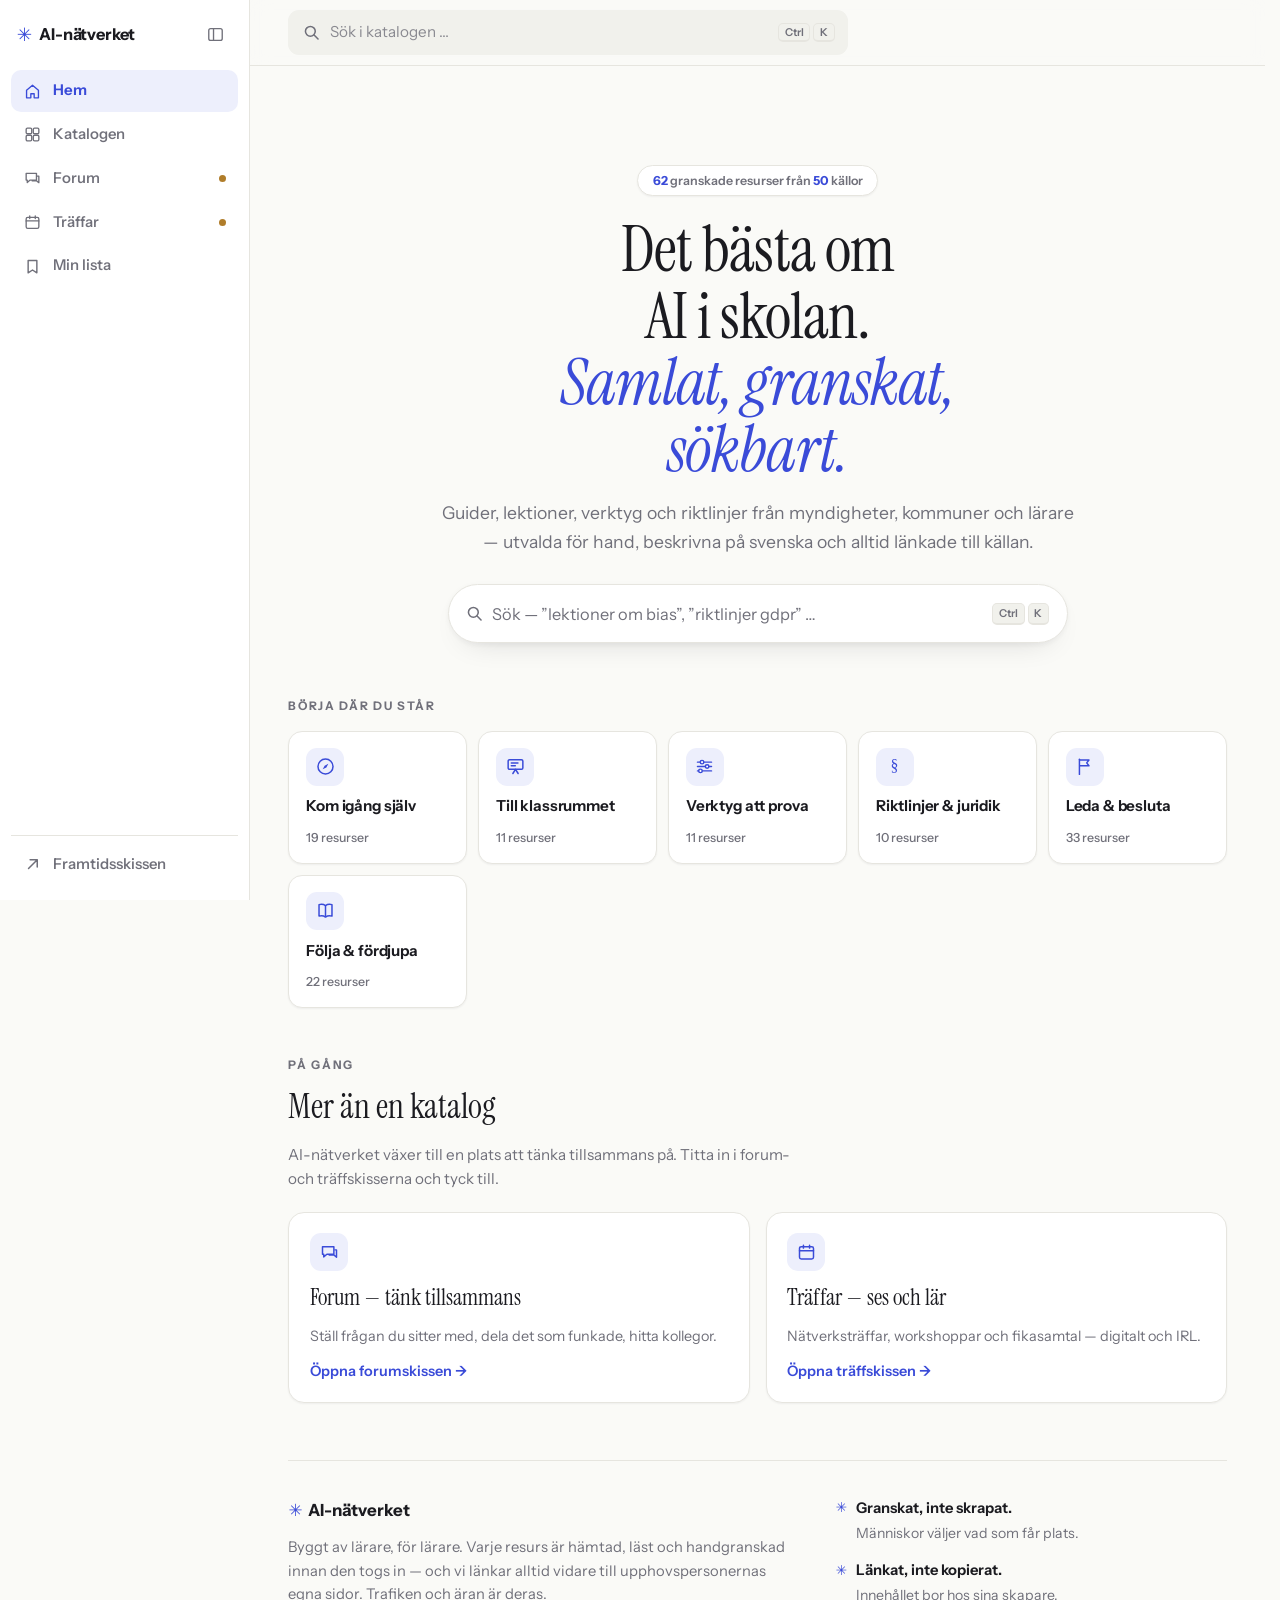
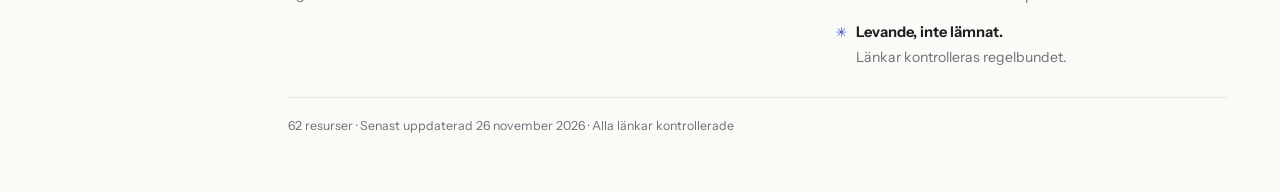
==== commit 81a47fc6: "App-skal: kollapsbar sidomeny, vyer med hash-routning och global sok Sidan ar nu en webbapp: sidomen" ====
--- a/site/index.html
+++ b/site/index.html
@@ -15,6 +15,15 @@
 
 <svg style="display:none" aria-hidden="true" xmlns="http://www.w3.org/2000/svg">
   <defs>
+    <symbol id="ik-hem" viewBox="0 0 24 24">
+      <path d="M4.5 10.5 12 4l7.5 6.5V20h-5.4v-5.2h-4.2V20H4.5Z" fill="none" stroke="currentColor" stroke-width="1.7" stroke-linejoin="round"/>
+    </symbol>
+    <symbol id="ik-rutnat" viewBox="0 0 24 24">
+      <g fill="none" stroke="currentColor" stroke-width="1.7">
+        <rect x="4" y="4" width="7" height="7" rx="1.6"/><rect x="13" y="4" width="7" height="7" rx="1.6"/>
+        <rect x="4" y="13" width="7" height="7" rx="1.6"/><rect x="13" y="13" width="7" height="7" rx="1.6"/>
+      </g>
+    </symbol>
     <symbol id="ik-kompass" viewBox="0 0 24 24">
       <circle cx="12" cy="12" r="8.6" fill="none" stroke="currentColor" stroke-width="1.7"/>
       <path d="M15.2 8.8 13 13 8.8 15.2 11 11 Z" fill="currentColor"/>
@@ -60,163 +69,227 @@
       <rect x="4" y="5.5" width="16" height="14" rx="2" fill="none" stroke="currentColor" stroke-width="1.7"/>
       <path d="M4 10h16M8.5 3.8v3.2M15.5 3.8v3.2" fill="none" stroke="currentColor" stroke-width="1.7" stroke-linecap="round"/>
     </symbol>
+    <symbol id="ik-sok" viewBox="0 0 24 24">
+      <circle cx="10.5" cy="10.5" r="7" fill="none" stroke="currentColor" stroke-width="2.2"/>
+      <line x1="15.8" y1="15.8" x2="21.5" y2="21.5" stroke="currentColor" stroke-width="2.2" stroke-linecap="round"/>
+    </symbol>
+    <symbol id="ik-sidomeny" viewBox="0 0 24 24">
+      <rect x="3.5" y="4.5" width="17" height="15" rx="2.4" fill="none" stroke="currentColor" stroke-width="1.7"/>
+      <path d="M9.5 4.5v15" fill="none" stroke="currentColor" stroke-width="1.7"/>
+    </symbol>
   </defs>
 </svg>
 
-<nav class="nav">
-  <div class="ram nav__inre">
-    <a class="nav__marke" href="./"><span aria-hidden="true">✳</span> AI-nätverket</a>
-    <div class="nav__lankar">
-      <a href="#resultat">Katalogen</a>
-      <a href="#mer">På gång</a>
-      <button class="nav__lista" id="nav-lista" type="button" aria-haspopup="dialog">
-        <svg aria-hidden="true"><use href="#ik-bokmarke"></use></svg>
-        Min lista <span class="nav__antal" id="lista-antal" hidden></span>
-      </button>
-      <a class="nav__cta" href="prototyp/index.html">Framtidsskissen →</a>
-    </div>
-  </div>
-</nav>
-
-<header class="hero">
-  <div class="ram hero__inre">
-    <p class="hero__pill" id="hero-pill">Granskad katalog · uppdaterad löpande</p>
-    <h1 class="hero__rubrik">Det bästa om AI i skolan.<br><em>Samlat, granskat, sökbart.</em></h1>
-    <p class="hero__ingress">
-      Guider, lektioner, verktyg och riktlinjer från myndigheter, kommuner och
-      lärare — utvalda för hand, beskrivna på svenska och alltid länkade till källan.
-    </p>
-    <div class="sok__falt">
-      <svg class="sok__ikon" viewBox="0 0 24 24" aria-hidden="true"><circle cx="10.5" cy="10.5" r="7" fill="none" stroke="currentColor" stroke-width="2.2"/><line x1="15.8" y1="15.8" x2="21.5" y2="21.5" stroke="currentColor" stroke-width="2.2" stroke-linecap="round"/></svg>
+<div class="skal">
+
+<div class="bakplatta" id="bakplatta" hidden></div>
+
+<aside class="sidomeny" id="sidomeny">
+  <div class="sidomeny__topp">
+    <a class="sidomeny__marke" href="#/hem"><span aria-hidden="true">✳</span><span class="sidomeny__text">AI-nätverket</span></a>
+    <button class="sidomeny__kollaps" id="kollaps" type="button" title="Fäll ihop menyn" aria-label="Fäll ihop menyn">
+      <svg aria-hidden="true"><use href="#ik-sidomeny"></use></svg>
+    </button>
+  </div>
+  <nav class="sidomeny__nav" aria-label="Huvudmeny">
+    <a href="#/hem" data-vy="hem"><svg aria-hidden="true"><use href="#ik-hem"></use></svg><span class="sidomeny__text">Hem</span></a>
+    <a href="#/katalog" data-vy="katalog"><svg aria-hidden="true"><use href="#ik-rutnat"></use></svg><span class="sidomeny__text">Katalogen</span></a>
+    <a href="#/forum" data-vy="forum"><svg aria-hidden="true"><use href="#ik-forum"></use></svg><span class="sidomeny__text">Forum</span><span class="demo-prik" title="Skiss"></span></a>
+    <a href="#/traffar" data-vy="traffar"><svg aria-hidden="true"><use href="#ik-kalender"></use></svg><span class="sidomeny__text">Träffar</span><span class="demo-prik" title="Skiss"></span></a>
+    <a href="#/lista" data-vy="lista"><svg aria-hidden="true"><use href="#ik-bokmarke"></use></svg><span class="sidomeny__text">Min lista</span><span class="nav__antal" id="lista-antal" hidden></span></a>
+  </nav>
+  <div class="sidomeny__fot">
+    <a href="prototyp/index.html"><svg aria-hidden="true"><use href="#ik-extern"></use></svg><span class="sidomeny__text">Framtidsskissen</span></a>
+  </div>
+</aside>
+
+<div class="huvudyta">
+
+  <div class="topprad">
+    <button class="topprad__meny" id="oppna-meny" type="button" aria-label="Öppna menyn">
+      <svg aria-hidden="true"><use href="#ik-sidomeny"></use></svg>
+    </button>
+    <div class="sok__falt sok__falt--topp">
+      <svg class="sok__ikon" aria-hidden="true"><use href="#ik-sok"></use></svg>
       <input id="sokfalt" type="search" autocomplete="off" spellcheck="false"
-             placeholder="Sök — ”lektioner om bias”, ”riktlinjer gdpr” …"
-             aria-label="Sök i katalogen">
+             placeholder="Sök i katalogen …" aria-label="Sök i katalogen">
       <button id="rensa-sok" class="sok__rensa" type="button" hidden aria-label="Rensa sökningen">×</button>
       <button class="sok__kbd" id="oppna-palett" type="button" title="Öppna snabbsök"><kbd>Ctrl</kbd><kbd>K</kbd></button>
     </div>
-    <button id="sok-hopp" class="sok__hopp" type="button" hidden></button>
-  </div>
-</header>
-
-<main>
-  <section class="ingangar ram avsnitt-reveal" aria-labelledby="r-ingangar">
-    <p class="ogonbryn" id="r-ingangar">Börja där du står</p>
-    <div class="ingangar__nat" id="ingangar"></div>
-  </section>
-
-  <section class="resultat ram" id="resultat" aria-label="Katalogen">
-    <div class="resultat__huvud avsnitt-reveal">
-      <p class="ogonbryn">Katalogen</p>
-      <h2>Bläddra, filtrera eller sök</h2>
-    </div>
-
-    <div class="filter avsnitt-reveal">
-      <div class="filter__grupp" data-grupp="typ">
-        <span class="filter__etikett">Jag letar efter</span>
-        <div class="chips" id="chips-typ" role="group" aria-label="Filtrera på resurstyp"></div>
-      </div>
-      <div class="filter__grupp" data-grupp="teman">
-        <span class="filter__etikett">Tema</span>
-        <div class="chips" id="chips-teman" role="group" aria-label="Filtrera på tema"></div>
-      </div>
-      <div class="filter__rad">
-        <details class="meny" data-grupp="malgrupp">
-          <summary>Målgrupp<span class="meny__antal" hidden></span></summary>
-          <div class="meny__lista"></div>
-        </details>
-        <details class="meny" data-grupp="stadium">
-          <summary>Stadium<span class="meny__antal" hidden></span></summary>
-          <div class="meny__lista"></div>
-        </details>
-        <details class="meny" data-grupp="kostnad">
-          <summary>Kostnad<span class="meny__antal" hidden></span></summary>
-          <div class="meny__lista"></div>
-        </details>
-        <button id="rensa-allt" class="filter__rensa" type="button" hidden>Rensa alla filter</button>
-      </div>
-    </div>
-
-    <p class="resultat__antal" id="antal" role="status" aria-live="polite"></p>
-    <div class="kortnat" id="kortnat"></div>
-    <div class="tomt" id="tomt" hidden>
-      <p class="tomt__stjarna" aria-hidden="true">✳</p>
-      <p class="tomt__rubrik">Inget här — än.</p>
-      <p>Ingen resurs matchar sökningen. Prova ett bredare ord, eller
-         <button class="tomt__knapp" id="tomt-rensa" type="button">rensa allt</button>.</p>
-    </div>
-  </section>
-
-  <section class="mer" id="mer" aria-labelledby="r-mer">
-    <div class="ram">
-      <div class="resultat__huvud avsnitt-reveal">
-        <p class="ogonbryn" id="r-mer">På gång</p>
-        <h2>Mer än en katalog</h2>
-        <p class="mer__intro">AI-nätverket växer till en plats att tänka tillsammans på.
-        Så här är det tänkt — klicka runt i skissen och tyck till.</p>
-      </div>
-      <div class="mer__nat">
-        <article class="mer__kort avsnitt-reveal">
-          <div class="mer__topp">
-            <span class="ik" aria-hidden="true"><svg><use href="#ik-forum"></use></svg></span>
-            <span class="demo-tagg">Skiss · exempelinnehåll</span>
-          </div>
-          <h3>Forum — tänk tillsammans</h3>
-          <p>Ställ frågan du sitter med, dela det som funkade, hitta kollegor med samma ämne och stadium.</p>
-          <div class="mer__demo" aria-hidden="true">
-            <div class="demo-rad"><span class="demo-prick" style="--k:var(--k-kommun)"></span><span class="demo-text">Hur gör ni med AI på nationella prov?</span><span class="demo-meta">14 svar</span></div>
-            <div class="demo-rad"><span class="demo-prick" style="--k:var(--k-privatperson)"></span><span class="demo-text">Bästa prompten för läsförståelse åk 5?</span><span class="demo-meta">9 svar</span></div>
-            <div class="demo-rad"><span class="demo-prick" style="--k:var(--k-larosate)"></span><span class="demo-text">Boktips: AI-litteracitet i praktiken</span><span class="demo-meta">3 svar</span></div>
-          </div>
-          <a class="mer__lank" href="prototyp/index.html">Utforska forumskissen <svg aria-hidden="true"><use href="#ik-extern"></use></svg></a>
-        </article>
-        <article class="mer__kort avsnitt-reveal">
-          <div class="mer__topp">
-            <span class="ik" aria-hidden="true"><svg><use href="#ik-kalender"></use></svg></span>
-            <span class="demo-tagg">Skiss · exempelinnehåll</span>
-          </div>
-          <h3>Träffar — ses och lär</h3>
-          <p>Nätverksträffar, workshoppar och fikasamtal — skapa en träff eller anmäl dig till nästa.</p>
-          <div class="mer__demo" aria-hidden="true">
-            <div class="demo-traff">
-              <span class="demo-datum"><b>12</b>dec</span>
-              <span class="demo-text">Nätverksträff: AI-verktyg i praktiken<br><span class="demo-meta">Digitalt · 15.30–17.00</span></span>
-              <span class="demo-knapp">Anmäl</span>
+  </div>
+
+  <main class="vyer">
+
+    <section class="vy" data-vy="hem" aria-label="Hem">
+      <div class="ram">
+        <div class="hero__inre">
+          <p class="hero__pill" id="hero-pill">Granskad katalog · uppdaterad löpande</p>
+          <h1 class="hero__rubrik">Det bästa om AI i skolan.<br><em>Samlat, granskat, sökbart.</em></h1>
+          <p class="hero__ingress">
+            Guider, lektioner, verktyg och riktlinjer från myndigheter, kommuner och
+            lärare — utvalda för hand, beskrivna på svenska och alltid länkade till källan.
+          </p>
+          <button class="storsok" id="storsok" type="button">
+            <svg class="sok__ikon" aria-hidden="true"><use href="#ik-sok"></use></svg>
+            <span>Sök — ”lektioner om bias”, ”riktlinjer gdpr” …</span>
+            <span class="storsok__kbd"><kbd>Ctrl</kbd><kbd>K</kbd></span>
+          </button>
+        </div>
+
+        <div class="ingangar avsnitt-reveal">
+          <p class="ogonbryn">Börja där du står</p>
+          <div class="ingangar__nat" id="ingangar"></div>
+        </div>
+
+        <div class="mer avsnitt-reveal">
+          <p class="ogonbryn">På gång</p>
+          <h2>Mer än en katalog</h2>
+          <p class="mer__intro">AI-nätverket växer till en plats att tänka tillsammans på.
+          Titta in i forum- och träffskisserna och tyck till.</p>
+          <div class="mer__nat">
+            <a class="mer__kort" href="#/forum">
+              <span class="ik" aria-hidden="true"><svg><use href="#ik-forum"></use></svg></span>
+              <h3>Forum — tänk tillsammans</h3>
+              <p>Ställ frågan du sitter med, dela det som funkade, hitta kollegor.</p>
+              <span class="mer__lank">Öppna forumskissen →</span>
+            </a>
+            <a class="mer__kort" href="#/traffar">
+              <span class="ik" aria-hidden="true"><svg><use href="#ik-kalender"></use></svg></span>
+              <h3>Träffar — ses och lär</h3>
+              <p>Nätverksträffar, workshoppar och fikasamtal — digitalt och IRL.</p>
+              <span class="mer__lank">Öppna träffskissen →</span>
+            </a>
+          </div>
+        </div>
+
+        <footer class="fot" id="om">
+          <div class="fot__spalter">
+            <div>
+              <p class="fot__marke"><span aria-hidden="true">✳</span> AI-nätverket</p>
+              <p class="fot__text">
+                Byggt av lärare, för lärare. Varje resurs är hämtad, läst och handgranskad
+                innan den togs in — och vi länkar alltid vidare till upphovspersonernas egna
+                sidor. Trafiken och äran är deras.
+              </p>
             </div>
-            <div class="demo-traff">
-              <span class="demo-datum"><b>15</b>jan</span>
-              <span class="demo-text">Workshop: bygg er AI-policy<br><span class="demo-meta">Jönköping · heldag</span></span>
-              <span class="demo-knapp">Anmäl</span>
-            </div>
-          </div>
-          <a class="mer__lank" href="prototyp/index.html">Utforska träffskissen <svg aria-hidden="true"><use href="#ik-extern"></use></svg></a>
-        </article>
-      </div>
-    </div>
-  </section>
-</main>
-
-<footer class="fot" id="om">
-  <div class="ram fot__inre">
-    <div class="fot__spalter">
-      <div>
-        <p class="fot__marke"><span aria-hidden="true">✳</span> AI-nätverket</p>
-        <p class="fot__text">
-          Byggt av lärare, för lärare. AI-nätverket samlar det som redan finns och gör
-          det hittbart — varje resurs är hämtad, läst och handgranskad innan den togs in,
-          och vi länkar alltid vidare till upphovspersonernas egna sidor.
-        </p>
-        <p class="fot__text fot__text--tyst">Saknar du något som borde finnas här?
-        Tipsfunktion är på väg — katalogen växer under ordnade former.</p>
-      </div>
-      <ul class="fot__principer">
-        <li><b>Granskat, inte skrapat.</b><span>Människor väljer vad som får plats.</span></li>
-        <li><b>Länkat, inte kopierat.</b><span>Innehållet bor hos sina skapare.</span></li>
-        <li><b>Levande, inte lämnat.</b><span>Länkar kontrolleras regelbundet — det som dör åker ut.</span></li>
-      </ul>
-    </div>
-    <p class="fot__meta" id="fot-meta"></p>
-  </div>
-</footer>
+            <ul class="fot__principer">
+              <li><b>Granskat, inte skrapat.</b><span>Människor väljer vad som får plats.</span></li>
+              <li><b>Länkat, inte kopierat.</b><span>Innehållet bor hos sina skapare.</span></li>
+              <li><b>Levande, inte lämnat.</b><span>Länkar kontrolleras regelbundet.</span></li>
+            </ul>
+          </div>
+          <p class="fot__meta" id="fot-meta"></p>
+        </footer>
+      </div>
+    </section>
+
+    <section class="vy" data-vy="katalog" aria-label="Katalogen">
+      <div class="ram">
+        <div class="vy__huvud">
+          <p class="ogonbryn">Katalogen</p>
+          <h2>Bläddra, filtrera eller sök</h2>
+        </div>
+
+        <div class="filter">
+          <div class="filter__grupp" data-grupp="typ">
+            <span class="filter__etikett">Jag letar efter</span>
+            <div class="chips" id="chips-typ" role="group" aria-label="Filtrera på resurstyp"></div>
+          </div>
+          <div class="filter__grupp" data-grupp="teman">
+            <span class="filter__etikett">Tema</span>
+            <div class="chips" id="chips-teman" role="group" aria-label="Filtrera på tema"></div>
+          </div>
+          <div class="filter__rad">
+            <details class="meny" data-grupp="malgrupp">
+              <summary>Målgrupp<span class="meny__antal" hidden></span></summary>
+              <div class="meny__lista"></div>
+            </details>
+            <details class="meny" data-grupp="stadium">
+              <summary>Stadium<span class="meny__antal" hidden></span></summary>
+              <div class="meny__lista"></div>
+            </details>
+            <details class="meny" data-grupp="kostnad">
+              <summary>Kostnad<span class="meny__antal" hidden></span></summary>
+              <div class="meny__lista"></div>
+            </details>
+            <button id="rensa-allt" class="filter__rensa" type="button" hidden>Rensa alla filter</button>
+          </div>
+        </div>
+
+        <p class="resultat__antal" id="antal" role="status" aria-live="polite"></p>
+        <div class="kortnat" id="kortnat"></div>
+        <div class="tomt" id="tomt" hidden>
+          <p class="tomt__stjarna" aria-hidden="true">✳</p>
+          <p class="tomt__rubrik">Inget här — än.</p>
+          <p>Ingen resurs matchar sökningen. Prova ett bredare ord, eller
+             <button class="tomt__knapp" id="tomt-rensa" type="button">rensa allt</button>.</p>
+        </div>
+      </div>
+    </section>
+
+    <section class="vy" data-vy="forum" aria-label="Forum">
+      <div class="ram ram--smal">
+        <div class="vy__huvud">
+          <p class="ogonbryn">Forum · <span class="demo-ord">Skiss</span></p>
+          <h2>Tänk tillsammans</h2>
+          <p class="mer__intro">Så här är forumet tänkt. Allt nedan är exempelinnehåll —
+          säg vad som saknas innan vi bygger på riktigt.</p>
+        </div>
+        <div class="skiss-komponera" aria-disabled="true">
+          <span>Ställ en fråga eller dela något som funkade …</span>
+          <span class="skiss-komponera__knapp">Kommer snart</span>
+        </div>
+        <div class="tradar">
+          <div class="trad"><span class="demo-prick" style="--k:var(--k-kommun)"></span><div class="trad__text"><b>Hur gör ni med AI på nationella prov?</b><span>Högstadiet · Bedömning · för 2 tim sedan</span></div><span class="demo-meta">14 svar</span></div>
+          <div class="trad"><span class="demo-prick" style="--k:var(--k-privatperson)"></span><div class="trad__text"><b>Bästa prompten för läsförståelse i åk 5?</b><span>Mellanstadiet · Språkutveckling · igår</span></div><span class="demo-meta">9 svar</span></div>
+          <div class="trad"><span class="demo-prick" style="--k:var(--k-larosate)"></span><div class="trad__text"><b>Boktips: AI-litteracitet i praktiken</b><span>Alla stadier · Fördjupning · i måndags</span></div><span class="demo-meta">3 svar</span></div>
+          <div class="trad"><span class="demo-prick" style="--k:var(--k-myndighet)"></span><div class="trad__text"><b>Vem har testat Skolverkets nya webbkurs?</b><span>Kompetensutveckling · förra veckan</span></div><span class="demo-meta">21 svar</span></div>
+          <div class="trad"><span class="demo-prick" style="--k:var(--k-organisation)"></span><div class="trad__text"><b>AI-policy för vårdnadshavare — hur kommunicerar ni?</b><span>Skolledare · Juridik & GDPR · förra veckan</span></div><span class="demo-meta">7 svar</span></div>
+        </div>
+        <a class="mer__lank" href="prototyp/index.html">Hela forumskissen finns i framtidsskissen <svg aria-hidden="true"><use href="#ik-extern"></use></svg></a>
+      </div>
+    </section>
+
+    <section class="vy" data-vy="traffar" aria-label="Träffar">
+      <div class="ram ram--smal">
+        <div class="vy__huvud">
+          <p class="ogonbryn">Träffar · <span class="demo-ord">Skiss</span></p>
+          <h2>Ses och lär</h2>
+          <p class="mer__intro">Nätverksträffar, workshoppar och fikasamtal — skapa en träff
+          eller anmäl dig till nästa. Exempelinnehåll nedan.</p>
+        </div>
+        <div class="traffar">
+          <div class="traff"><span class="demo-datum"><b>12</b>dec</span><div class="trad__text"><b>Nätverksträff: AI-verktyg i praktiken</b><span>Digitalt · 15.30–17.00 · 23 anmälda</span></div><span class="demo-knapp">Anmäl</span></div>
+          <div class="traff"><span class="demo-datum"><b>15</b>jan</span><div class="trad__text"><b>Workshop: bygg er AI-policy</b><span>Jönköping · heldag · 8 platser kvar</span></div><span class="demo-knapp">Anmäl</span></div>
+          <div class="traff"><span class="demo-datum"><b>29</b>jan</span><div class="trad__text"><b>Fikasamtal: AI i förskolan</b><span>Digitalt · 19.00–20.00 · öppet för alla</span></div><span class="demo-knapp">Anmäl</span></div>
+        </div>
+        <div class="skiss-komponera" aria-disabled="true">
+          <span>Skapa en egen träff …</span>
+          <span class="skiss-komponera__knapp">Kommer snart</span>
+        </div>
+        <a class="mer__lank" href="prototyp/index.html">Hela träffskissen finns i framtidsskissen <svg aria-hidden="true"><use href="#ik-extern"></use></svg></a>
+      </div>
+    </section>
+
+    <section class="vy" data-vy="lista" aria-label="Min lista">
+      <div class="ram ram--smal">
+        <div class="vy__huvud">
+          <p class="ogonbryn">Min lista</p>
+          <h2 id="lista-rubrik"></h2>
+          <p class="mer__intro">Sparas i din webbläsare — perfekt för att samla material till en
+          lektion, ett arbetslag eller en studiedag.</p>
+        </div>
+        <div class="lista__rader" id="lista-rader"></div>
+        <div class="qv__rad">
+          <button class="knapp knapp--primar" id="lista-kopiera" type="button">Kopiera alla länkar</button>
+          <button class="knapp" id="lista-rensa" type="button">Töm listan</button>
+        </div>
+      </div>
+    </section>
+
+  </main>
+</div>
+</div>
 
 <dialog class="dialog qv" id="qv" aria-label="Resursdetaljer">
   <button class="dialog__stang" type="button" data-stang aria-label="Stäng">×</button>
@@ -237,26 +310,11 @@
 
 <dialog class="dialog palett" id="palett" aria-label="Snabbsök">
   <div class="palett__falt">
-    <svg class="sok__ikon" viewBox="0 0 24 24" aria-hidden="true"><circle cx="10.5" cy="10.5" r="7" fill="none" stroke="currentColor" stroke-width="2.2"/><line x1="15.8" y1="15.8" x2="21.5" y2="21.5" stroke="currentColor" stroke-width="2.2" stroke-linecap="round"/></svg>
+    <svg class="sok__ikon" aria-hidden="true"><use href="#ik-sok"></use></svg>
     <input id="palett-input" type="text" autocomplete="off" spellcheck="false" placeholder="Snabbsök i katalogen …" aria-label="Snabbsök">
     <kbd>Esc</kbd>
   </div>
   <div class="palett__resultat" id="palett-resultat" role="listbox" aria-label="Sökträffar"></div>
-</dialog>
-
-<dialog class="dialog lista" id="lista" aria-label="Min lista">
-  <button class="dialog__stang" type="button" data-stang aria-label="Stäng">×</button>
-  <div class="lista__kropp">
-    <p class="ogonbryn">Min lista</p>
-    <h3 class="lista__rubrik" id="lista-rubrik"></h3>
-    <p class="lista__intro">Sparas i din webbläsare — perfekt för att samla material till en
-    lektion, ett arbetslag eller en studiedag.</p>
-    <div class="lista__rader" id="lista-rader"></div>
-    <div class="qv__rad">
-      <button class="knapp knapp--primar" id="lista-kopiera" type="button">Kopiera alla länkar</button>
-      <button class="knapp" id="lista-rensa" type="button">Töm listan</button>
-    </div>
-  </div>
 </dialog>
 
 <script src="data.js"></script>
--- a/site/stil.css
+++ b/site/stil.css
@@ -1,7 +1,6 @@
-/* AI-nätverket — ljust, modernt, genomtänkt.
-   Nära-vit grund, hårfina linjer, mjuka skuggor, Instrument Serif + Instrument Sans,
-   dämpad ultramarin accent. Moderna tekniker som progressiv förbättring:
-   view transitions, container queries, scroll-drivna avsnitt, native dialog. */
+/* AI-nätverket — webbapp-skal: kollapsbar sidomeny, global sökning, vyer.
+   Ljust, modernt, genomtänkt: nära-vit grund, hårfina linjer, mjuka skuggor,
+   Instrument Serif + Instrument Sans, dämpad ultramarin accent. */
 
 :root {
   --grund: #fafaf7;
@@ -12,9 +11,11 @@
   --text2: #70707a;
   --accent: #3a4bd8;
   --accent-tint: #edeffc;
+  --varning: #b07d2a;
   --skugga-vila: 0 1px 2px rgba(20, 20, 30, 0.05);
   --skugga-hov: 0 16px 40px -12px rgba(20, 20, 30, 0.18);
   --radie: 16px;
+  --sidbredd: 250px;
   --serif: "Instrument Serif", Georgia, "Times New Roman", serif;
   --sans: "Instrument Sans", "Segoe UI", system-ui, sans-serif;
 
@@ -38,6 +39,7 @@
     --text2: #a2a2ab;
     --accent: #93a0ff;
     --accent-tint: #23263c;
+    --varning: #d4a955;
     --skugga-vila: 0 1px 2px rgba(0, 0, 0, 0.4);
     --skugga-hov: 0 16px 40px -12px rgba(0, 0, 0, 0.6);
 
@@ -54,7 +56,7 @@
 
 * { box-sizing: border-box; margin: 0; padding: 0; }
 
-html { scroll-behavior: smooth; scrollbar-gutter: stable; }
+html { scrollbar-gutter: stable; }
 
 body {
   font-family: var(--sans);
@@ -71,7 +73,8 @@
 
 :focus-visible { outline: 2px solid var(--accent); outline-offset: 3px; border-radius: 4px; }
 
-.ram { max-width: 1120px; margin-inline: auto; padding-inline: clamp(1.1rem, 4vw, 2.5rem); }
+.ram { max-width: 1060px; margin-inline: auto; padding-inline: clamp(1.1rem, 3.5vw, 2.4rem); }
+.ram--smal { max-width: 760px; }
 
 .ogonbryn {
   font-size: 0.74rem;
@@ -95,7 +98,6 @@
   padding: 0.05rem 0.35rem;
 }
 
-/* Scroll-drivna avsnitt — ren CSS, bara där det stöds */
 @supports (animation-timeline: view()) {
   @media (prefers-reduced-motion: no-preference) {
     .avsnitt-reveal {
@@ -110,35 +112,92 @@
   to { opacity: 1; transform: none; }
 }
 
-/* ---------- Nav ---------- */
-
-.nav { border-bottom: 1px solid var(--linje); background: color-mix(in srgb, var(--grund) 86%, transparent); backdrop-filter: blur(10px); position: sticky; top: 0; z-index: 60; }
-
-.nav__inre { display: flex; align-items: center; justify-content: space-between; gap: 1rem; padding-block: 0.8rem; }
-
-.nav__marke { font-weight: 700; font-size: 1.02rem; color: var(--text); text-decoration: none; letter-spacing: -0.01em; }
-.nav__marke span { color: var(--accent); margin-right: 0.15rem; }
-
-.nav__lankar { display: flex; align-items: center; gap: 1.3rem; font-size: 0.9rem; font-weight: 500; }
-.nav__lankar a { color: var(--text2); text-decoration: none; transition: color 0.15s ease; }
-.nav__lankar a:hover { color: var(--text); }
-.nav__cta { color: var(--accent) !important; font-weight: 600; }
-
-.nav__lista {
+@keyframes upp {
+  from { opacity: 0; transform: translateY(14px); }
+  to { opacity: 1; transform: none; }
+}
+
+/* ---------- App-skalet ---------- */
+
+.skal { display: flex; min-height: 100dvh; }
+
+.sidomeny {
+  width: var(--sidbredd);
+  flex: none;
+  position: sticky;
+  top: 0;
+  height: 100dvh;
+  display: flex;
+  flex-direction: column;
+  gap: 0.4rem;
+  background: var(--yta);
+  border-right: 1px solid var(--linje);
+  padding: 0.9rem 0.7rem;
+  transition: width 0.22s ease;
+  overflow: hidden;
+  z-index: 70;
+}
+
+.skal.kollapsad .sidomeny { width: 68px; }
+.sidomeny__text { white-space: nowrap; transition: opacity 0.15s ease; }
+.skal.kollapsad .sidomeny__text { opacity: 0; pointer-events: none; }
+.skal.kollapsad .nav__antal, .skal.kollapsad .demo-prik { position: absolute; top: 0.3rem; right: 0.5rem; }
+
+.sidomeny__topp { display: flex; align-items: center; justify-content: space-between; gap: 0.4rem; padding: 0.2rem 0.35rem 0.8rem; }
+
+.sidomeny__marke {
   display: inline-flex;
   align-items: center;
-  gap: 0.4rem;
-  font: inherit;
-  font-weight: 600;
+  gap: 0.45rem;
+  font-weight: 700;
+  font-size: 1.02rem;
+  letter-spacing: -0.01em;
+  color: var(--text);
+  text-decoration: none;
+  min-width: 0;
+}
+.sidomeny__marke > span:first-child { color: var(--accent); font-size: 1.15rem; }
+
+.sidomeny__kollaps, .topprad__meny {
+  display: grid;
+  place-items: center;
+  width: 2.1rem;
+  height: 2.1rem;
+  flex: none;
   color: var(--text2);
   background: none;
   border: 0;
-  cursor: pointer;
-  transition: color 0.15s ease;
-}
-.nav__lista:hover { color: var(--text); }
-.nav__lista svg { width: 16px; height: 16px; }
+  border-radius: 9px;
+  cursor: pointer;
+  transition: background 0.15s ease, color 0.15s ease;
+}
+.sidomeny__kollaps:hover, .topprad__meny:hover { background: var(--yta2); color: var(--text); }
+.sidomeny__kollaps svg, .topprad__meny svg { width: 19px; height: 19px; }
+.skal.kollapsad .sidomeny__kollaps { display: none; }
+.skal.kollapsad .sidomeny__topp { justify-content: center; }
+
+.sidomeny__nav { display: grid; gap: 0.15rem; }
+
+.sidomeny__nav a, .sidomeny__fot a {
+  position: relative;
+  display: flex;
+  align-items: center;
+  gap: 0.7rem;
+  font-size: 0.93rem;
+  font-weight: 550;
+  color: var(--text2);
+  text-decoration: none;
+  border-radius: 10px;
+  padding: 0.55rem 0.72rem;
+  transition: background 0.15s ease, color 0.15s ease;
+  min-width: 0;
+}
+.sidomeny__nav a:hover, .sidomeny__fot a:hover { background: var(--yta2); color: var(--text); }
+.sidomeny__nav a[aria-current="page"] { background: var(--accent-tint); color: var(--accent); font-weight: 650; }
+.sidomeny__nav svg, .sidomeny__fot svg { width: 19px; height: 19px; flex: none; }
+
 .nav__antal {
+  margin-left: auto;
   min-width: 1.25rem;
   text-align: center;
   font-size: 0.72rem;
@@ -150,9 +209,91 @@
 }
 @media (prefers-color-scheme: dark) { .nav__antal { color: #14151f; } }
 
-/* ---------- Hero ---------- */
-
-.hero__inre { padding-block: clamp(3rem, 8vw, 6rem) clamp(1.6rem, 4vw, 2.6rem); display: grid; justify-items: center; text-align: center; }
+.demo-prik { margin-left: auto; width: 0.45rem; height: 0.45rem; border-radius: 50%; background: var(--varning); flex: none; }
+
+.sidomeny__fot { margin-top: auto; border-top: 1px solid var(--linje); padding-top: 0.5rem; }
+
+.bakplatta { position: fixed; inset: 0; z-index: 65; background: rgba(18, 18, 24, 0.4); backdrop-filter: blur(2px); }
+
+.huvudyta { flex: 1; min-width: 0; display: flex; flex-direction: column; }
+
+/* ---------- Topprad ---------- */
+
+.topprad {
+  position: sticky;
+  top: 0;
+  z-index: 55;
+  display: flex;
+  align-items: center;
+  gap: 0.7rem;
+  padding: 0.6rem clamp(1.1rem, 3.5vw, 2.4rem);
+  background: color-mix(in srgb, var(--grund) 86%, transparent);
+  backdrop-filter: blur(10px);
+  border-bottom: 1px solid var(--linje);
+}
+
+.topprad__meny { display: none; }
+
+/* ---------- Sök ---------- */
+
+.sok__falt {
+  display: flex;
+  align-items: center;
+  background: var(--yta2);
+  border: 1px solid transparent;
+  border-radius: 11px;
+  transition: border-color 0.18s ease, background 0.18s ease, box-shadow 0.18s ease;
+}
+.sok__falt--topp { flex: 1; max-width: 560px; }
+
+.sok__falt:focus-within {
+  background: var(--yta);
+  border-color: var(--accent);
+  box-shadow: 0 0 0 4px color-mix(in srgb, var(--accent) 13%, transparent);
+}
+
+.sok__ikon { width: 1.05rem; height: 1.05rem; flex: none; margin-inline: 0.85rem 0.15rem; color: var(--text2); }
+
+#sokfalt {
+  flex: 1;
+  min-width: 0;
+  font: inherit;
+  font-size: 0.95rem;
+  color: var(--text);
+  background: none;
+  border: 0;
+  padding: 0.6rem 0.5rem;
+}
+
+#sokfalt::placeholder { color: var(--text2); opacity: 0.8; }
+#sokfalt:focus { outline: none; }
+#sokfalt::-webkit-search-cancel-button { display: none; }
+
+.sok__rensa {
+  font-size: 1.3rem;
+  line-height: 1;
+  color: var(--text2);
+  background: none;
+  border: 0;
+  padding: 0.3rem 0.5rem;
+  cursor: pointer;
+}
+.sok__rensa:hover { color: var(--text); }
+
+.sok__kbd { display: inline-flex; gap: 0.2rem; background: none; border: 0; padding: 0.3rem 0.8rem 0.3rem 0.3rem; cursor: pointer; }
+
+/* ---------- Vyer ---------- */
+
+.vyer { flex: 1; }
+.vy { display: none; padding-block: clamp(1.6rem, 4vw, 2.6rem) 3.5rem; }
+.vy.aktiv { display: block; animation: upp 0.3s cubic-bezier(0.2, 0.7, 0.3, 1) both; }
+.vy__huvud { margin-bottom: 1.4rem; }
+
+.demo-ord { color: var(--varning); }
+
+/* ---------- Hem ---------- */
+
+.hero__inre { padding-block: clamp(1.6rem, 5vw, 3.6rem) clamp(1.8rem, 4vw, 2.8rem); display: grid; justify-items: center; text-align: center; }
 
 .hero__pill {
   font-size: 0.78rem;
@@ -168,10 +309,10 @@
 .hero__pill em { font-style: normal; color: var(--accent); font-weight: 700; }
 
 .hero__rubrik {
-  margin-top: 1.4rem;
+  margin-top: 1.3rem;
   font-family: var(--serif);
   font-weight: 400;
-  font-size: clamp(2.6rem, 7vw, 4.6rem);
+  font-size: clamp(2.4rem, 6vw, 4rem);
   line-height: 1.04;
   letter-spacing: -0.015em;
   max-width: 17ch;
@@ -181,90 +322,40 @@
 .hero__rubrik em { font-style: italic; color: var(--accent); }
 
 .hero__ingress {
-  margin-top: 1.1rem;
-  font-size: clamp(1rem, 1.5vw, 1.12rem);
+  margin-top: 1rem;
+  font-size: clamp(1rem, 1.5vw, 1.1rem);
   color: var(--text2);
   max-width: 54ch;
   animation: upp 0.55s 0.18s cubic-bezier(0.2, 0.7, 0.3, 1) both;
 }
 
-@keyframes upp {
-  from { opacity: 0; transform: translateY(14px); }
-  to { opacity: 1; transform: none; }
-}
-
-/* ---------- Sök ---------- */
-
-.sok__falt {
-  width: min(640px, 100%);
-  margin-top: 2rem;
-  display: flex;
-  align-items: center;
+.storsok {
+  width: min(620px, 100%);
+  margin-top: 1.8rem;
+  display: flex;
+  align-items: center;
+  gap: 0.3rem;
+  font: inherit;
+  font-size: 1.02rem;
+  color: var(--text2);
+  text-align: left;
   background: var(--yta);
   border: 1px solid var(--linje);
   border-radius: 999px;
   box-shadow: 0 2px 6px rgba(20, 20, 30, 0.05), 0 12px 32px -18px rgba(20, 20, 30, 0.2);
+  padding: 0.95rem 1.1rem;
+  cursor: text;
   transition: border-color 0.18s ease, box-shadow 0.18s ease;
   animation: upp 0.55s 0.26s cubic-bezier(0.2, 0.7, 0.3, 1) both;
 }
-
-.sok__falt:focus-within {
-  border-color: var(--accent);
-  box-shadow: 0 0 0 4px color-mix(in srgb, var(--accent) 14%, transparent), 0 12px 32px -18px rgba(20, 20, 30, 0.2);
-}
-
-.sok__ikon { width: 1.2rem; flex: none; margin-inline: 1.2rem 0.3rem; color: var(--text2); }
-
-#sokfalt {
-  flex: 1;
-  min-width: 0;
-  font: inherit;
-  font-size: 1.05rem;
-  color: var(--text);
-  background: none;
-  border: 0;
-  padding: 1.05rem 0.7rem;
-}
-
-#sokfalt::placeholder { color: var(--text2); opacity: 0.8; }
-#sokfalt:focus { outline: none; }
-#sokfalt::-webkit-search-cancel-button { display: none; }
-
-.sok__rensa {
-  font-size: 1.4rem;
-  line-height: 1;
-  color: var(--text2);
-  background: none;
-  border: 0;
-  padding: 0.4rem 0.6rem;
-  cursor: pointer;
-}
-.sok__rensa:hover { color: var(--text); }
-
-.sok__kbd {
-  display: inline-flex;
-  gap: 0.2rem;
-  background: none;
-  border: 0;
-  padding: 0.4rem 1.1rem 0.4rem 0.4rem;
-  cursor: pointer;
-}
-
-.sok__hopp {
-  margin-top: 0.9rem;
-  font: inherit;
-  font-size: 0.9rem;
-  font-weight: 600;
-  color: var(--accent);
-  background: none;
-  border: 0;
-  cursor: pointer;
-}
-.sok__hopp:hover { text-decoration: underline; text-underline-offset: 4px; }
+.storsok:hover { border-color: color-mix(in srgb, var(--accent) 40%, var(--linje)); }
+.storsok > span:first-of-type { flex: 1; min-width: 0; white-space: nowrap; overflow: hidden; text-overflow: ellipsis; }
+.storsok .sok__ikon { margin-inline: 0 0.3rem; }
+.storsok__kbd { display: inline-flex; gap: 0.2rem; flex: none; }
 
 /* ---------- Behovsingångar ---------- */
 
-.ingangar { padding-block: clamp(1.6rem, 4vw, 2.6rem) 0.6rem; }
+.ingangar { padding-block: 0.6rem 1.8rem; }
 
 .ingangar__nat {
   margin-top: 0.9rem;
@@ -305,11 +396,115 @@
 .ingang b { font-size: 0.95rem; font-weight: 650; letter-spacing: -0.01em; }
 .ingang small { font-size: 0.78rem; color: var(--text2); font-weight: 500; }
 
-/* ---------- Resultat ---------- */
-
-.resultat { padding-block: clamp(1.6rem, 4vw, 2.6rem) 3.5rem; }
-
-.resultat__huvud { margin-bottom: 1.4rem; }
+/* ---------- "Mer än en katalog" (Hem) ---------- */
+
+.mer { padding-block: 1.2rem 1rem; }
+.mer__intro { color: var(--text2); max-width: 52ch; margin-top: 0.6rem; font-size: 0.95rem; }
+
+.mer__nat { display: grid; grid-template-columns: repeat(auto-fit, minmax(280px, 1fr)); gap: 1rem; margin-top: 1.3rem; }
+
+.mer__kort {
+  display: grid;
+  gap: 0.5rem;
+  align-content: start;
+  justify-items: start;
+  background: var(--yta);
+  border: 1px solid var(--linje);
+  border-radius: var(--radie);
+  box-shadow: var(--skugga-vila);
+  padding: 1.25rem 1.3rem 1.15rem;
+  color: inherit;
+  text-decoration: none;
+  transition: transform 0.18s ease, box-shadow 0.18s ease, border-color 0.18s ease;
+}
+.mer__kort:hover { transform: translateY(-2px); box-shadow: var(--skugga-hov); border-color: color-mix(in srgb, var(--accent) 30%, var(--linje)); }
+.mer__kort h3 { font-family: var(--serif); font-weight: 400; font-size: 1.45rem; }
+.mer__kort > p { font-size: 0.9rem; color: var(--text2); }
+
+.mer__lank {
+  display: inline-flex;
+  align-items: center;
+  gap: 0.4rem;
+  font-size: 0.9rem;
+  font-weight: 600;
+  color: var(--accent);
+  text-decoration: none;
+  margin-top: 0.3rem;
+}
+a.mer__lank:hover { text-decoration: underline; text-underline-offset: 4px; }
+.mer__lank svg { width: 13px; height: 13px; }
+
+/* ---------- Forum- & träffskisser ---------- */
+
+.skiss-komponera {
+  display: flex;
+  align-items: center;
+  gap: 0.8rem;
+  border: 1.5px dashed var(--linje);
+  border-radius: 13px;
+  padding: 0.8rem 1rem;
+  color: var(--text2);
+  font-size: 0.92rem;
+  margin-bottom: 1.1rem;
+}
+.skiss-komponera > span:first-child { flex: 1; min-width: 0; }
+.skiss-komponera__knapp {
+  flex: none;
+  font-size: 0.74rem;
+  font-weight: 700;
+  letter-spacing: 0.05em;
+  text-transform: uppercase;
+  color: var(--varning);
+  background: color-mix(in srgb, var(--varning) 12%, transparent);
+  border-radius: 999px;
+  padding: 0.2rem 0.7rem;
+}
+
+.tradar, .traffar { display: grid; gap: 0.6rem; margin-bottom: 1.3rem; }
+
+.trad, .traff {
+  display: flex;
+  align-items: center;
+  gap: 0.9rem;
+  background: var(--yta);
+  border: 1px solid var(--linje);
+  border-radius: 13px;
+  padding: 0.8rem 1rem;
+}
+.trad__text { min-width: 0; display: grid; }
+.trad__text b { font-weight: 600; font-size: 0.95rem; }
+.trad__text span { font-size: 0.78rem; color: var(--text2); }
+
+.demo-prick { width: 0.6rem; height: 0.6rem; border-radius: 50%; background: var(--k, var(--accent)); flex: none; }
+.demo-meta { margin-left: auto; font-size: 0.76rem; font-weight: 500; color: var(--text2); white-space: nowrap; }
+
+.demo-datum {
+  display: grid;
+  justify-items: center;
+  line-height: 1.1;
+  background: var(--accent-tint);
+  color: var(--accent);
+  border-radius: 10px;
+  padding: 0.4rem 0.6rem;
+  font-size: 0.66rem;
+  font-weight: 700;
+  text-transform: uppercase;
+  flex: none;
+}
+.demo-datum b { font-size: 1.1rem; }
+
+.demo-knapp {
+  margin-left: auto;
+  font-size: 0.78rem;
+  font-weight: 700;
+  color: var(--accent);
+  border: 1px solid color-mix(in srgb, var(--accent) 40%, var(--linje));
+  border-radius: 999px;
+  padding: 0.22rem 0.75rem;
+  white-space: nowrap;
+}
+
+/* ---------- Filter ---------- */
 
 .filter {
   display: grid;
@@ -430,12 +625,12 @@
 .resultat__antal { font-size: 0.9rem; color: var(--text2); margin-bottom: 1.1rem; }
 .resultat__antal em { font-style: normal; font-weight: 700; color: var(--text); }
 
-/* ---------- Kort — med container queries ---------- */
+/* ---------- Kort ---------- */
 
 .kortnat {
   display: grid;
-  grid-template-columns: repeat(auto-fill, minmax(300px, 1fr));
-  gap: 1.3rem;
+  grid-template-columns: repeat(auto-fill, minmax(290px, 1fr));
+  gap: 1.2rem;
 }
 
 .kort {
@@ -522,7 +717,6 @@
 
 .kort__kropp { display: flex; flex-direction: column; gap: 0.55rem; padding: 1.05rem 1.15rem 1rem; flex: 1; }
 
-/* Bred container (ensam kolumn på platta): lägg bilden till höger */
 @container (min-width: 520px) {
   .kort { flex-direction: row-reverse; }
   .kort__media { width: 38%; aspect-ratio: auto; border-bottom: 0; border-left: 1px solid var(--linje); }
@@ -637,105 +831,61 @@
   text-underline-offset: 3px;
 }
 
-/* ---------- "Mer än en katalog" ---------- */
-
-.mer { background: var(--yta); border-block: 1px solid var(--linje); padding-block: clamp(2.4rem, 6vw, 4rem); }
-
-.mer__intro { color: var(--text2); max-width: 52ch; margin-top: 0.6rem; }
-
-.mer__nat { display: grid; grid-template-columns: repeat(auto-fit, minmax(300px, 1fr)); gap: 1.3rem; margin-top: 1.6rem; }
-
-.mer__kort {
-  display: grid;
-  gap: 0.6rem;
-  align-content: start;
-  background: var(--grund);
-  border: 1px solid var(--linje);
-  border-radius: var(--radie);
-  padding: 1.3rem 1.35rem 1.2rem;
-}
-
-.mer__topp { display: flex; align-items: center; justify-content: space-between; gap: 0.6rem; }
-
-.demo-tagg {
-  font-size: 0.68rem;
-  font-weight: 700;
-  letter-spacing: 0.08em;
-  text-transform: uppercase;
-  color: var(--text2);
-  background: var(--yta2);
-  border-radius: 999px;
-  padding: 0.14rem 0.6rem;
-}
-
-.mer__kort h3 { font-family: var(--serif); font-weight: 400; font-size: 1.5rem; }
-.mer__kort > p { font-size: 0.92rem; color: var(--text2); }
-
-.mer__demo { display: grid; gap: 0.5rem; margin-block: 0.5rem; }
-
-.demo-rad {
-  display: flex;
-  align-items: center;
-  gap: 0.6rem;
-  background: var(--yta);
-  border: 1px solid var(--linje);
-  border-radius: 11px;
-  padding: 0.55rem 0.8rem;
-  font-size: 0.86rem;
-}
-.demo-prick { width: 0.6rem; height: 0.6rem; border-radius: 50%; background: var(--k, var(--accent)); flex: none; }
-.demo-text { min-width: 0; font-weight: 550; }
-.demo-meta { margin-left: auto; font-size: 0.74rem; font-weight: 500; color: var(--text2); white-space: nowrap; }
-
-.demo-traff {
+/* ---------- Min lista (vy) ---------- */
+
+.lista__rader { display: grid; gap: 0.55rem; margin-bottom: 1.3rem; }
+.lista__rad {
   display: flex;
   align-items: center;
   gap: 0.8rem;
   background: var(--yta);
   border: 1px solid var(--linje);
-  border-radius: 11px;
-  padding: 0.6rem 0.8rem;
-  font-size: 0.86rem;
-}
-.demo-datum {
-  display: grid;
-  justify-items: center;
-  line-height: 1.1;
-  background: var(--accent-tint);
-  color: var(--accent);
-  border-radius: 9px;
-  padding: 0.35rem 0.55rem;
-  font-size: 0.66rem;
-  font-weight: 700;
-  text-transform: uppercase;
-  flex: none;
-}
-.demo-datum b { font-size: 1.05rem; }
-.demo-knapp {
+  border-radius: 12px;
+  padding: 0.6rem 0.75rem;
+  min-width: 0;
+}
+.lista__rad img.mini { width: 62px; height: 42px; object-fit: cover; border-radius: 8px; background: var(--yta2); flex: none; }
+.lista__rad .mini--platta { width: 62px; height: 42px; border-radius: 8px; display: grid; place-items: center; font-family: var(--serif); color: var(--text2); background: var(--yta2); flex: none; }
+.lista__rad .info { min-width: 0; display: grid; }
+.lista__rad .info b { font-weight: 600; font-size: 0.94rem; white-space: nowrap; overflow: hidden; text-overflow: ellipsis; }
+.lista__rad .info span { font-size: 0.76rem; color: var(--text2); }
+.lista__rad .bort {
   margin-left: auto;
-  font-size: 0.76rem;
-  font-weight: 700;
-  color: var(--accent);
-  border: 1px solid color-mix(in srgb, var(--accent) 40%, var(--linje));
-  border-radius: 999px;
-  padding: 0.2rem 0.7rem;
-  white-space: nowrap;
-}
-
-.mer__lank {
-  display: inline-flex;
-  align-items: center;
-  gap: 0.4rem;
-  font-size: 0.9rem;
-  font-weight: 600;
-  color: var(--accent);
-  text-decoration: none;
-  margin-top: 0.2rem;
-}
-.mer__lank:hover { text-decoration: underline; text-underline-offset: 4px; }
-.mer__lank svg { width: 13px; height: 13px; }
-
-/* ---------- Dialoger (native <dialog>) ---------- */
+  font-size: 1.1rem;
+  color: var(--text2);
+  background: none;
+  border: 0;
+  cursor: pointer;
+  padding: 0.3rem 0.5rem;
+}
+.lista__rad .bort:hover { color: var(--accent); }
+.lista__tom { color: var(--text2); font-size: 0.92rem; padding: 0.6rem 0 1rem; }
+
+/* ---------- Fot (Hem) ---------- */
+
+.fot { border-top: 1px solid var(--linje); margin-top: 2.6rem; padding-top: 2.2rem; }
+
+.fot__spalter { display: grid; grid-template-columns: minmax(0, 1.3fr) minmax(0, 1fr); gap: 2.4rem; }
+
+.fot__marke { font-weight: 700; font-size: 1.05rem; margin-bottom: 0.8rem; }
+.fot__marke span { color: var(--accent); margin-right: 0.15rem; }
+
+.fot__text { max-width: 58ch; font-size: 0.92rem; color: var(--text2); margin-bottom: 0.5rem; }
+
+.fot__principer { list-style: none; display: grid; gap: 0.9rem; align-content: start; }
+.fot__principer li { display: grid; gap: 0.1rem; font-size: 0.88rem; color: var(--text2); padding-left: 1.3rem; position: relative; }
+.fot__principer li::before { content: "✳"; position: absolute; left: 0; top: 0.05rem; color: var(--accent); font-size: 0.85rem; }
+.fot__principer b { color: var(--text); font-weight: 650; font-size: 0.92rem; }
+
+.fot__meta {
+  margin-top: 1.8rem;
+  padding-top: 1.1rem;
+  border-top: 1px solid var(--linje);
+  font-size: 0.78rem;
+  color: var(--text2);
+}
+
+/* ---------- Dialoger ---------- */
 
 .dialog {
   border: 1px solid var(--linje);
@@ -752,7 +902,6 @@
 
 .dialog::backdrop { background: rgba(18, 18, 24, 0.45); backdrop-filter: blur(4px); }
 
-/* Mjuk in/ut med @starting-style där det stöds */
 .dialog { opacity: 1; transform: translateY(0) scale(1); transition: opacity 0.22s ease, transform 0.22s ease, overlay 0.22s allow-discrete, display 0.22s allow-discrete; }
 @starting-style { .dialog[open] { opacity: 0; transform: translateY(14px) scale(0.98); } }
 .dialog:not([open]) { opacity: 0; transform: translateY(14px) scale(0.98); }
@@ -806,7 +955,6 @@
   .knapp--primar:hover { background: color-mix(in srgb, var(--accent) 86%, #fff); }
 }
 
-/* Snabbvyn */
 .qv__media { aspect-ratio: 21 / 9; background: var(--yta2); border-bottom: 1px solid var(--linje); overflow: hidden; display: none; }
 .qv__media.har-bild { display: block; }
 .qv__media img { width: 100%; height: 100%; object-fit: cover; display: block; }
@@ -818,9 +966,9 @@
 .qv__taggar { display: flex; flex-wrap: wrap; gap: 0.35rem; }
 .qv__rad { display: flex; flex-wrap: wrap; gap: 0.6rem; margin-top: 0.4rem; }
 
-/* Kommandopaletten */
 .palett { max-width: min(600px, calc(100vw - 2rem)); margin-top: 12vh; }
 .palett__falt { display: flex; align-items: center; gap: 0.2rem; border-bottom: 1px solid var(--linje); padding-right: 1rem; }
+.palett__falt .sok__ikon { width: 1.2rem; height: 1.2rem; margin-inline: 1rem 0.3rem; }
 #palett-input { flex: 1; min-width: 0; font: inherit; font-size: 1.05rem; color: var(--text); background: none; border: 0; padding: 1rem 0.6rem; }
 #palett-input:focus { outline: none; }
 
@@ -844,71 +992,30 @@
 .palett__rad .meta { margin-left: auto; font-size: 0.74rem; color: var(--text2); white-space: nowrap; }
 .palett__tom { padding: 1.4rem; text-align: center; color: var(--text2); font-size: 0.9rem; }
 
-/* Min lista */
-.lista__kropp { padding: 1.5rem 1.6rem; display: grid; gap: 0.6rem; }
-.lista__rubrik { font-family: var(--serif); font-weight: 400; font-size: 1.8rem; }
-.lista__intro { font-size: 0.88rem; color: var(--text2); }
-.lista__rader { display: grid; gap: 0.5rem; margin-block: 0.5rem; max-height: min(42vh, 380px); overflow-y: auto; }
-.lista__rad {
-  display: flex;
-  align-items: center;
-  gap: 0.8rem;
-  border: 1px solid var(--linje);
-  border-radius: 12px;
-  padding: 0.55rem 0.7rem;
-  min-width: 0;
-}
-.lista__rad img.mini { width: 56px; height: 38px; object-fit: cover; border-radius: 7px; background: var(--yta2); flex: none; }
-.lista__rad .mini--platta { width: 56px; height: 38px; border-radius: 7px; display: grid; place-items: center; font-family: var(--serif); color: var(--text2); background: var(--yta2); flex: none; }
-.lista__rad .info { min-width: 0; display: grid; }
-.lista__rad .info b { font-weight: 600; font-size: 0.92rem; white-space: nowrap; overflow: hidden; text-overflow: ellipsis; }
-.lista__rad .info span { font-size: 0.76rem; color: var(--text2); }
-.lista__rad .bort {
-  margin-left: auto;
-  font-size: 1.1rem;
-  color: var(--text2);
-  background: none;
-  border: 0;
-  cursor: pointer;
-  padding: 0.3rem 0.5rem;
-}
-.lista__rad .bort:hover { color: var(--accent); }
-.lista__tom { color: var(--text2); font-size: 0.9rem; padding: 1rem 0; }
-
-/* ---------- Fot ---------- */
-
-.fot { border-top: 1px solid var(--linje); background: var(--yta); }
-
-.fot__inre { padding-block: clamp(2.4rem, 6vw, 3.6rem) 2.2rem; }
-
-.fot__spalter { display: grid; grid-template-columns: minmax(0, 1.3fr) minmax(0, 1fr); gap: 2.4rem; }
-
-.fot__marke { font-weight: 700; font-size: 1.05rem; margin-bottom: 0.8rem; }
-.fot__marke span { color: var(--accent); margin-right: 0.15rem; }
-
-.fot__text { max-width: 58ch; font-size: 0.92rem; color: var(--text2); margin-bottom: 0.5rem; }
-.fot__text--tyst { font-size: 0.85rem; }
-
-.fot__principer { list-style: none; display: grid; gap: 0.9rem; align-content: start; }
-.fot__principer li { display: grid; gap: 0.1rem; font-size: 0.88rem; color: var(--text2); padding-left: 1.3rem; position: relative; }
-.fot__principer li::before { content: "✳"; position: absolute; left: 0; top: 0.05rem; color: var(--accent); font-size: 0.85rem; }
-.fot__principer b { color: var(--text); font-weight: 650; font-size: 0.92rem; }
-
-.fot__meta {
-  margin-top: 2rem;
-  padding-top: 1.2rem;
-  border-top: 1px solid var(--linje);
-  font-size: 0.78rem;
-  color: var(--text2);
-}
-
 /* ---------- Mobil ---------- */
 
+@media (max-width: 880px) {
+  .sidomeny {
+    position: fixed;
+    inset: 0 auto 0 0;
+    height: 100dvh;
+    width: min(290px, 84vw);
+    transform: translateX(-104%);
+    transition: transform 0.24s ease;
+    box-shadow: var(--skugga-hov);
+  }
+  .skal.menyOppen .sidomeny { transform: none; }
+  .skal.kollapsad .sidomeny { width: min(290px, 84vw); }
+  .skal.kollapsad .sidomeny__text { opacity: 1; pointer-events: auto; }
+  .skal.kollapsad .sidomeny__kollaps { display: grid; }
+  .topprad__meny { display: grid; }
+  .sidomeny__kollaps { display: none; }
+  .skal.menyOppen .sidomeny__kollaps { display: grid; }
+}
+
 @media (max-width: 680px) {
-  .nav__lankar { gap: 0.8rem; font-size: 0.84rem; }
-  .nav__lankar > a:not(.nav__cta) { display: none; }
   .hero__inre { text-align: left; justify-items: start; }
-  .sok__kbd { display: none; }
+  .sok__kbd, .storsok__kbd { display: none; }
   .filter__grupp { grid-template-columns: minmax(0, 1fr); gap: 0.3rem; }
   .filter__etikett { padding-top: 0; }
   .kortnat { grid-template-columns: minmax(0, 1fr); }
@@ -918,6 +1025,6 @@
 }
 
 @media (prefers-reduced-motion: reduce) {
-  .kort, .hero__pill, .hero__rubrik, .hero__ingress, .sok__falt { animation: none; }
-  .kort, .ingang, .chip, .sok__falt, .kort__media img, .dialog, .kort__spara { transition: none; }
-}
+  .kort, .hero__pill, .hero__rubrik, .hero__ingress, .storsok, .vy.aktiv { animation: none; }
+  .kort, .ingang, .chip, .sok__falt, .kort__media img, .dialog, .kort__spara, .sidomeny, .mer__kort { transition: none; }
+}
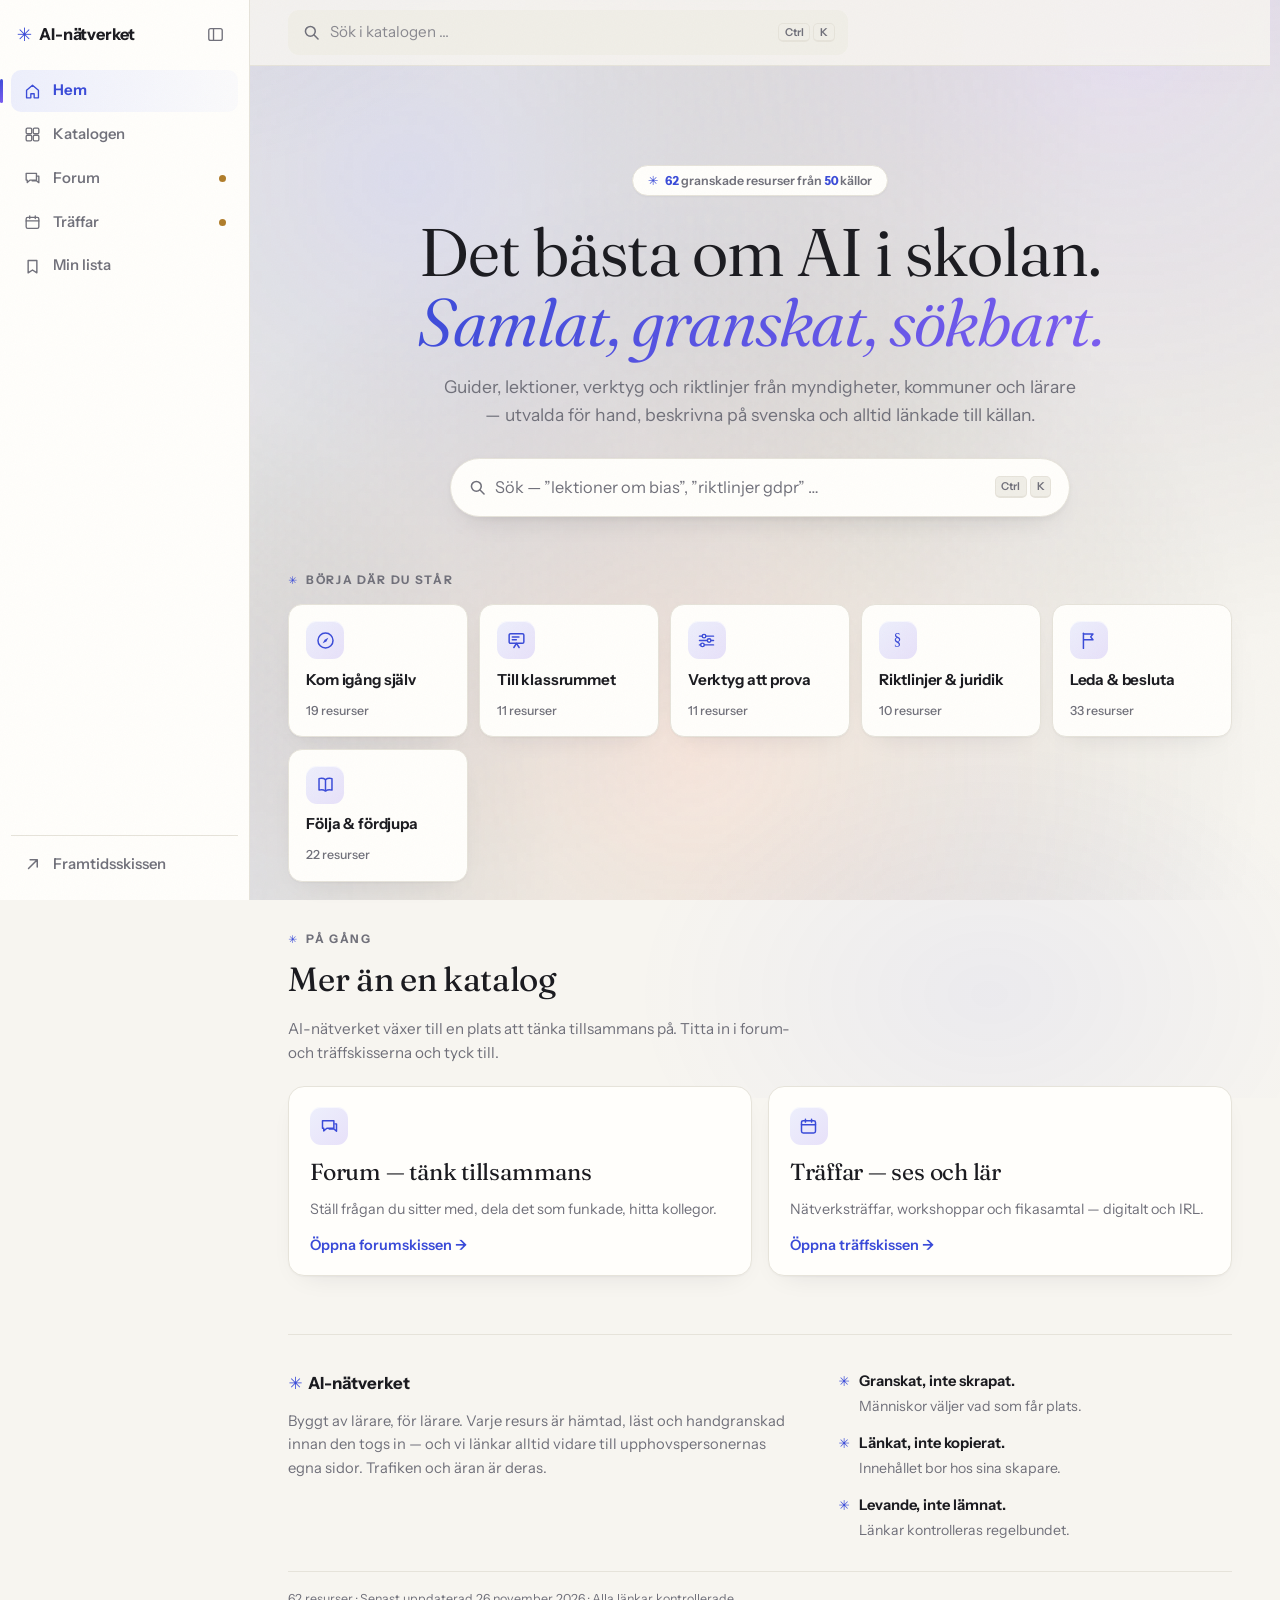
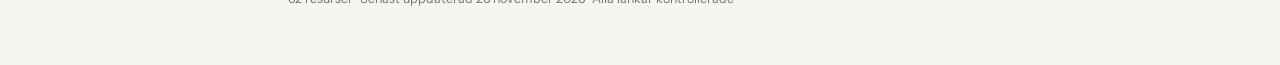
==== commit 197f8899: "Materialpass: canvas-gradientvav, 3D-tilt, Fraunces och ljust-lage-lyft Levande gradientvav pa canva" ====
--- a/site/index.html
+++ b/site/index.html
@@ -7,7 +7,7 @@
   <meta name="description" content="Det bästa som redan finns om AI i skolan — granskat, beskrivet och sökbart. Guider, lektioner, verktyg, riktlinjer och forskning från myndigheter, kommuner och lärare.">
   <link rel="preconnect" href="https://fonts.googleapis.com">
   <link rel="preconnect" href="https://fonts.gstatic.com" crossorigin>
-  <link href="https://fonts.googleapis.com/css2?family=Instrument+Serif:ital@0;1&family=Instrument+Sans:ital,wght@0,400..700;1,400..700&display=swap" rel="stylesheet">
+  <link href="https://fonts.googleapis.com/css2?family=Fraunces:ital,opsz,wght@0,9..144,300..700;1,9..144,300..700&family=Instrument+Sans:ital,wght@0,400..700;1,400..700&display=swap" rel="stylesheet">
   <link rel="stylesheet" href="stil.css">
   <link rel="icon" href="data:image/svg+xml,%3Csvg xmlns='http://www.w3.org/2000/svg' viewBox='0 0 100 100'%3E%3Ctext y='80' font-size='90'%3E✳%3C/text%3E%3C/svg%3E">
 </head>
@@ -79,6 +79,8 @@
     </symbol>
   </defs>
 </svg>
+
+<canvas class="duk" id="duk" aria-hidden="true"></canvas>
 
 <div class="skal">
 
--- a/site/stil.css
+++ b/site/stil.css
@@ -3,20 +3,24 @@
    Instrument Serif + Instrument Sans, dämpad ultramarin accent. */
 
 :root {
-  --grund: #fafaf7;
-  --yta: #ffffff;
-  --yta2: #f1f1ec;
-  --linje: #e6e5df;
+  --grund: #f7f5f0;
+  --yta: #fffefb;
+  --yta2: #f0eee7;
+  --linje: #e6e3da;
   --text: #1b1b20;
   --text2: #70707a;
   --accent: #3a4bd8;
+  --accent2: #7c5cf0;
   --accent-tint: #edeffc;
+  --grad: linear-gradient(135deg, #3a4bd8 0%, #7c5cf0 100%);
+  --inre-ljus: rgba(255, 255, 255, 0.65);
   --varning: #b07d2a;
-  --skugga-vila: 0 1px 2px rgba(20, 20, 30, 0.05);
-  --skugga-hov: 0 16px 40px -12px rgba(20, 20, 30, 0.18);
+  --skugga-vila: 0 1px 2px rgba(28, 25, 45, 0.04), 0 10px 28px -16px rgba(28, 25, 45, 0.14);
+  --skugga-hov: 0 2px 4px rgba(28, 25, 45, 0.05), 0 20px 48px -16px rgba(28, 25, 45, 0.2);
+  --skugga-glod: 0 2px 4px rgba(28, 25, 45, 0.05), 0 20px 48px -14px color-mix(in srgb, var(--accent) 32%, rgba(28, 25, 45, 0.22));
   --radie: 16px;
   --sidbredd: 250px;
-  --serif: "Instrument Serif", Georgia, "Times New Roman", serif;
+  --serif: "Fraunces", "Instrument Serif", Georgia, "Times New Roman", serif;
   --sans: "Instrument Sans", "Segoe UI", system-ui, sans-serif;
 
   --k-myndighet: #39618c;
@@ -38,10 +42,14 @@
     --text: #f1f1f3;
     --text2: #a2a2ab;
     --accent: #93a0ff;
+    --accent2: #b9a2ff;
     --accent-tint: #23263c;
+    --grad: linear-gradient(135deg, #93a0ff 0%, #b9a2ff 100%);
+    --inre-ljus: rgba(255, 255, 255, 0.05);
     --varning: #d4a955;
     --skugga-vila: 0 1px 2px rgba(0, 0, 0, 0.4);
     --skugga-hov: 0 16px 40px -12px rgba(0, 0, 0, 0.6);
+    --skugga-glod: 0 18px 44px -14px color-mix(in srgb, var(--accent) 24%, rgba(0, 0, 0, 0.65));
 
     --k-myndighet: #84aede;
     --k-kommun: #86c2a0;
@@ -69,7 +77,47 @@
   accent-color: var(--accent);
 }
 
+/* Levande gradientväv (canvas) bakom allt innehåll; CSS-auroran nedan är basen
+   för den som har reducerad rörelse eller ingen JS. */
+.duk { position: fixed; inset: 0; z-index: -1; width: 100%; height: 100%; pointer-events: none; }
+
+/* Ambient aurora — mjuka färgfält som långsamt driver bakom allt innehåll */
+body::before {
+  content: "";
+  position: fixed;
+  inset: -22% -12%;
+  z-index: -1;
+  pointer-events: none;
+  background:
+    radial-gradient(42% 34% at 16% 6%, color-mix(in srgb, var(--accent) 9%, transparent), transparent 70%),
+    radial-gradient(38% 30% at 86% 2%, color-mix(in srgb, var(--accent2) 9%, transparent), transparent 70%),
+    radial-gradient(32% 28% at 72% 92%, color-mix(in srgb, var(--accent) 6%, transparent), transparent 70%);
+  animation: aurora 26s ease-in-out infinite alternate;
+}
+@keyframes aurora { to { transform: translate3d(2.5%, 3%, 0) scale(1.05) rotate(1deg); } }
+
+/* Fint pappersgryn ovanpå auroran */
+body::after {
+  content: "";
+  position: fixed;
+  inset: 0;
+  z-index: 999;
+  pointer-events: none;
+  opacity: 0.028;
+  background-image: url("data:image/svg+xml,%3Csvg xmlns='http://www.w3.org/2000/svg' width='120' height='120'%3E%3Cfilter id='n'%3E%3CfeTurbulence type='fractalNoise' baseFrequency='0.9' numOctaves='2'/%3E%3C/filter%3E%3Crect width='120' height='120' filter='url(%23n)'/%3E%3C/svg%3E");
+}
+
 ::selection { background: var(--accent); color: #fff; }
+
+/* Tunn, temad rullningslist */
+* { scrollbar-width: thin; scrollbar-color: var(--linje) transparent; }
+::-webkit-scrollbar { width: 10px; height: 10px; }
+::-webkit-scrollbar-track { background: transparent; }
+::-webkit-scrollbar-thumb { background: var(--linje); border-radius: 99px; border: 3px solid transparent; background-clip: content-box; }
+::-webkit-scrollbar-thumb:hover { background-color: var(--text2); }
+
+@keyframes pop { 0% { transform: scale(0.82); } 60% { transform: scale(1.08); } 100% { transform: scale(1); } }
+@keyframes snurra { to { rotate: 360deg; } }
 
 :focus-visible { outline: 2px solid var(--accent); outline-offset: 3px; border-radius: 4px; }
 
@@ -83,8 +131,15 @@
   text-transform: uppercase;
   color: var(--text2);
 }
-
-h2 { font-family: var(--serif); font-weight: 400; font-size: clamp(1.6rem, 3vw, 2.1rem); margin-top: 0.3rem; text-wrap: balance; }
+.ogonbryn::before { content: "✳"; color: var(--accent); margin-right: 0.45rem; font-size: 0.9em; }
+
+/* Fraunces med hög optisk kontrast — lätt, skarp, karaktärsfull */
+.hero__rubrik, h2, .kort__titel, .qv__titel, .mer__kort h3, .tomt__rubrik, .palett__rad .titel, .kort__platta b {
+  font-variation-settings: "SOFT" 0, "WONK" 0;
+  letter-spacing: -0.01em;
+}
+
+h2 { font-family: var(--serif); font-weight: 420; font-size: clamp(1.6rem, 3vw, 2.1rem); margin-top: 0.3rem; text-wrap: balance; }
 
 kbd {
   font-family: var(--sans);
@@ -156,7 +211,8 @@
   text-decoration: none;
   min-width: 0;
 }
-.sidomeny__marke > span:first-child { color: var(--accent); font-size: 1.15rem; }
+.sidomeny__marke > span:first-child { color: var(--accent); font-size: 1.15rem; display: inline-block; transition: transform 0.45s cubic-bezier(0.3, 1.6, 0.4, 1); }
+.sidomeny__marke:hover > span:first-child { transform: rotate(90deg); }
 
 .sidomeny__kollaps, .topprad__meny {
   display: grid;
@@ -193,7 +249,22 @@
   min-width: 0;
 }
 .sidomeny__nav a:hover, .sidomeny__fot a:hover { background: var(--yta2); color: var(--text); }
-.sidomeny__nav a[aria-current="page"] { background: var(--accent-tint); color: var(--accent); font-weight: 650; }
+.sidomeny__nav a[aria-current="page"] {
+  background: linear-gradient(90deg, var(--accent-tint), color-mix(in srgb, var(--accent-tint) 25%, transparent));
+  color: var(--accent);
+  font-weight: 650;
+}
+.sidomeny__nav a[aria-current="page"]::after {
+  content: "";
+  position: absolute;
+  left: -0.7rem;
+  top: 50%;
+  transform: translateY(-50%);
+  width: 3px;
+  height: 58%;
+  border-radius: 99px;
+  background: var(--grad);
+}
 .sidomeny__nav svg, .sidomeny__fot svg { width: 19px; height: 19px; flex: none; }
 
 .nav__antal {
@@ -306,20 +377,28 @@
   box-shadow: var(--skugga-vila);
   animation: upp 0.5s 0.02s cubic-bezier(0.2, 0.7, 0.3, 1) both;
 }
-.hero__pill em { font-style: normal; color: var(--accent); font-weight: 700; }
+.hero__pill em { font-style: normal; color: var(--accent); font-weight: 700; font-variant-numeric: tabular-nums; }
+.hero__pill::before { content: "✳"; display: inline-block; color: var(--accent); margin-right: 0.45rem; animation: snurra 16s linear infinite; }
 
 .hero__rubrik {
   margin-top: 1.3rem;
   font-family: var(--serif);
-  font-weight: 400;
-  font-size: clamp(2.4rem, 6vw, 4rem);
+  font-weight: 360;
+  font-size: clamp(2.4rem, 6vw, 4.2rem);
   line-height: 1.04;
   letter-spacing: -0.015em;
   max-width: 17ch;
   text-wrap: balance;
   animation: upp 0.55s 0.1s cubic-bezier(0.2, 0.7, 0.3, 1) both;
 }
-.hero__rubrik em { font-style: italic; color: var(--accent); }
+.hero__rubrik em {
+  font-style: italic;
+  background: var(--grad);
+  -webkit-background-clip: text;
+  background-clip: text;
+  color: transparent;
+  padding-inline: 0.06em;
+}
 
 .hero__ingress {
   margin-top: 1rem;
@@ -348,7 +427,7 @@
   transition: border-color 0.18s ease, box-shadow 0.18s ease;
   animation: upp 0.55s 0.26s cubic-bezier(0.2, 0.7, 0.3, 1) both;
 }
-.storsok:hover { border-color: color-mix(in srgb, var(--accent) 40%, var(--linje)); }
+.storsok:hover { border-color: color-mix(in srgb, var(--accent) 40%, var(--linje)); box-shadow: 0 0 0 4px color-mix(in srgb, var(--accent) 10%, transparent), 0 12px 32px -18px rgba(20, 20, 30, 0.2); }
 .storsok > span:first-of-type { flex: 1; min-width: 0; white-space: nowrap; overflow: hidden; text-overflow: ellipsis; }
 .storsok .sok__ikon { margin-inline: 0 0.3rem; }
 .storsok__kbd { display: inline-flex; gap: 0.2rem; flex: none; }
@@ -388,11 +467,13 @@
   width: 38px;
   height: 38px;
   border-radius: 11px;
-  background: var(--accent-tint);
+  background: linear-gradient(135deg, var(--accent-tint), color-mix(in srgb, var(--accent2) 18%, var(--yta)));
+  box-shadow: inset 0 1px 0 var(--inre-ljus);
   color: var(--accent);
   flex: none;
 }
-.ik svg { width: 21px; height: 21px; }
+.ik svg { width: 21px; height: 21px; transition: transform 0.35s cubic-bezier(0.3, 1.6, 0.4, 1); }
+.ingang:hover .ik svg, .mer__kort:hover .ik svg { transform: scale(1.12) rotate(-5deg); }
 .ingang b { font-size: 0.95rem; font-weight: 650; letter-spacing: -0.01em; }
 .ingang small { font-size: 0.78rem; color: var(--text2); font-weight: 500; }
 
@@ -545,7 +626,7 @@
 
 .chip:hover { border-color: var(--linje); background: var(--grund); }
 
-.chip[aria-pressed="true"] { background: var(--text); color: var(--grund); }
+.chip[aria-pressed="true"] { background: var(--text); color: var(--grund); animation: pop 0.22s ease; }
 
 #chips-teman .chip[aria-pressed="true"] { background: var(--accent); color: #fff; }
 @media (prefers-color-scheme: dark) { #chips-teman .chip[aria-pressed="true"] { color: #14151f; } }
@@ -631,6 +712,7 @@
   display: grid;
   grid-template-columns: repeat(auto-fill, minmax(290px, 1fr));
   gap: 1.2rem;
+  perspective: 1400px;
 }
 
 .kort {
@@ -642,7 +724,7 @@
   background: var(--yta);
   border: 1px solid var(--linje);
   border-radius: var(--radie);
-  box-shadow: var(--skugga-vila);
+  box-shadow: var(--skugga-vila), inset 0 1px 0 var(--inre-ljus);
   overflow: hidden;
   cursor: pointer;
   transition: transform 0.2s ease, box-shadow 0.2s ease, border-color 0.2s ease;
@@ -650,7 +732,25 @@
   animation-delay: calc(var(--i) * 35ms);
 }
 
-.kort:hover { transform: translateY(-3px); box-shadow: var(--skugga-hov); border-color: color-mix(in srgb, var(--accent) 22%, var(--linje)); }
+/* Spotlight som följer muspekaren */
+.kort::after {
+  content: "";
+  position: absolute;
+  inset: 0;
+  z-index: 2;
+  pointer-events: none;
+  opacity: 0;
+  background: radial-gradient(260px circle at var(--mx, 50%) var(--my, 50%),
+    color-mix(in srgb, var(--accent) 9%, transparent), transparent 70%);
+  transition: opacity 0.25s ease;
+}
+.kort:hover::after { opacity: 1; }
+
+.kort:hover {
+  transform: translateY(-3px) rotateX(var(--rx, 0deg)) rotateY(var(--ry, 0deg));
+  box-shadow: var(--skugga-glod), inset 0 1px 0 var(--inre-ljus);
+  border-color: color-mix(in srgb, var(--accent) 26%, var(--linje));
+}
 
 .kort__spara {
   position: absolute;
@@ -672,6 +772,7 @@
 .kort__spara svg { width: 16px; height: 16px; }
 .kort__spara:hover { transform: scale(1.08); color: var(--accent); border-color: var(--accent); }
 .kort__spara[aria-pressed="true"] { color: var(--accent); border-color: var(--accent); background: var(--accent-tint); }
+.kort__spara[aria-pressed="true"] svg { animation: pop 0.3s ease; }
 
 .kort__media {
   position: relative;
@@ -760,8 +861,8 @@
 .kort h3 { font-size: inherit; }
 .kort__titel {
   font-family: var(--serif);
-  font-weight: 400;
-  font-size: 1.38rem;
+  font-weight: 460;
+  font-size: 1.34rem;
   line-height: 1.14;
   letter-spacing: -0.005em;
   color: inherit;
@@ -948,12 +1049,14 @@
 .knapp:active { transform: scale(0.98); }
 .knapp svg { width: 14px; height: 14px; }
 
-.knapp--primar { background: var(--accent); color: #fff; }
-.knapp--primar:hover { background: color-mix(in srgb, var(--accent) 86%, #000); }
-@media (prefers-color-scheme: dark) {
-  .knapp--primar { color: #14151f; }
-  .knapp--primar:hover { background: color-mix(in srgb, var(--accent) 86%, #fff); }
-}
+.knapp--primar {
+  background: var(--grad);
+  color: #fff;
+  box-shadow: 0 8px 22px -8px color-mix(in srgb, var(--accent) 55%, transparent), inset 0 1px 0 rgba(255, 255, 255, 0.25);
+}
+.knapp--primar:hover { filter: brightness(1.06); transform: translateY(-1px); }
+.knapp--primar:active { transform: scale(0.98); }
+@media (prefers-color-scheme: dark) { .knapp--primar { color: #14151f; } }
 
 .qv__media { aspect-ratio: 21 / 9; background: var(--yta2); border-bottom: 1px solid var(--linje); overflow: hidden; display: none; }
 .qv__media.har-bild { display: block; }
@@ -1025,6 +1128,8 @@
 }
 
 @media (prefers-reduced-motion: reduce) {
-  .kort, .hero__pill, .hero__rubrik, .hero__ingress, .storsok, .vy.aktiv { animation: none; }
-  .kort, .ingang, .chip, .sok__falt, .kort__media img, .dialog, .kort__spara, .sidomeny, .mer__kort { transition: none; }
-}
+  .kort, .hero__pill, .hero__rubrik, .hero__ingress, .storsok, .vy.aktiv, .chip[aria-pressed="true"], .kort__spara[aria-pressed="true"] svg { animation: none; }
+  body::before, .hero__pill::before { animation: none; }
+  .kort, .ingang, .chip, .sok__falt, .kort__media img, .dialog, .kort__spara, .sidomeny, .mer__kort, .ik svg, .sidomeny__marke > span:first-child { transition: none; }
+  .kort::after { display: none; }
+}
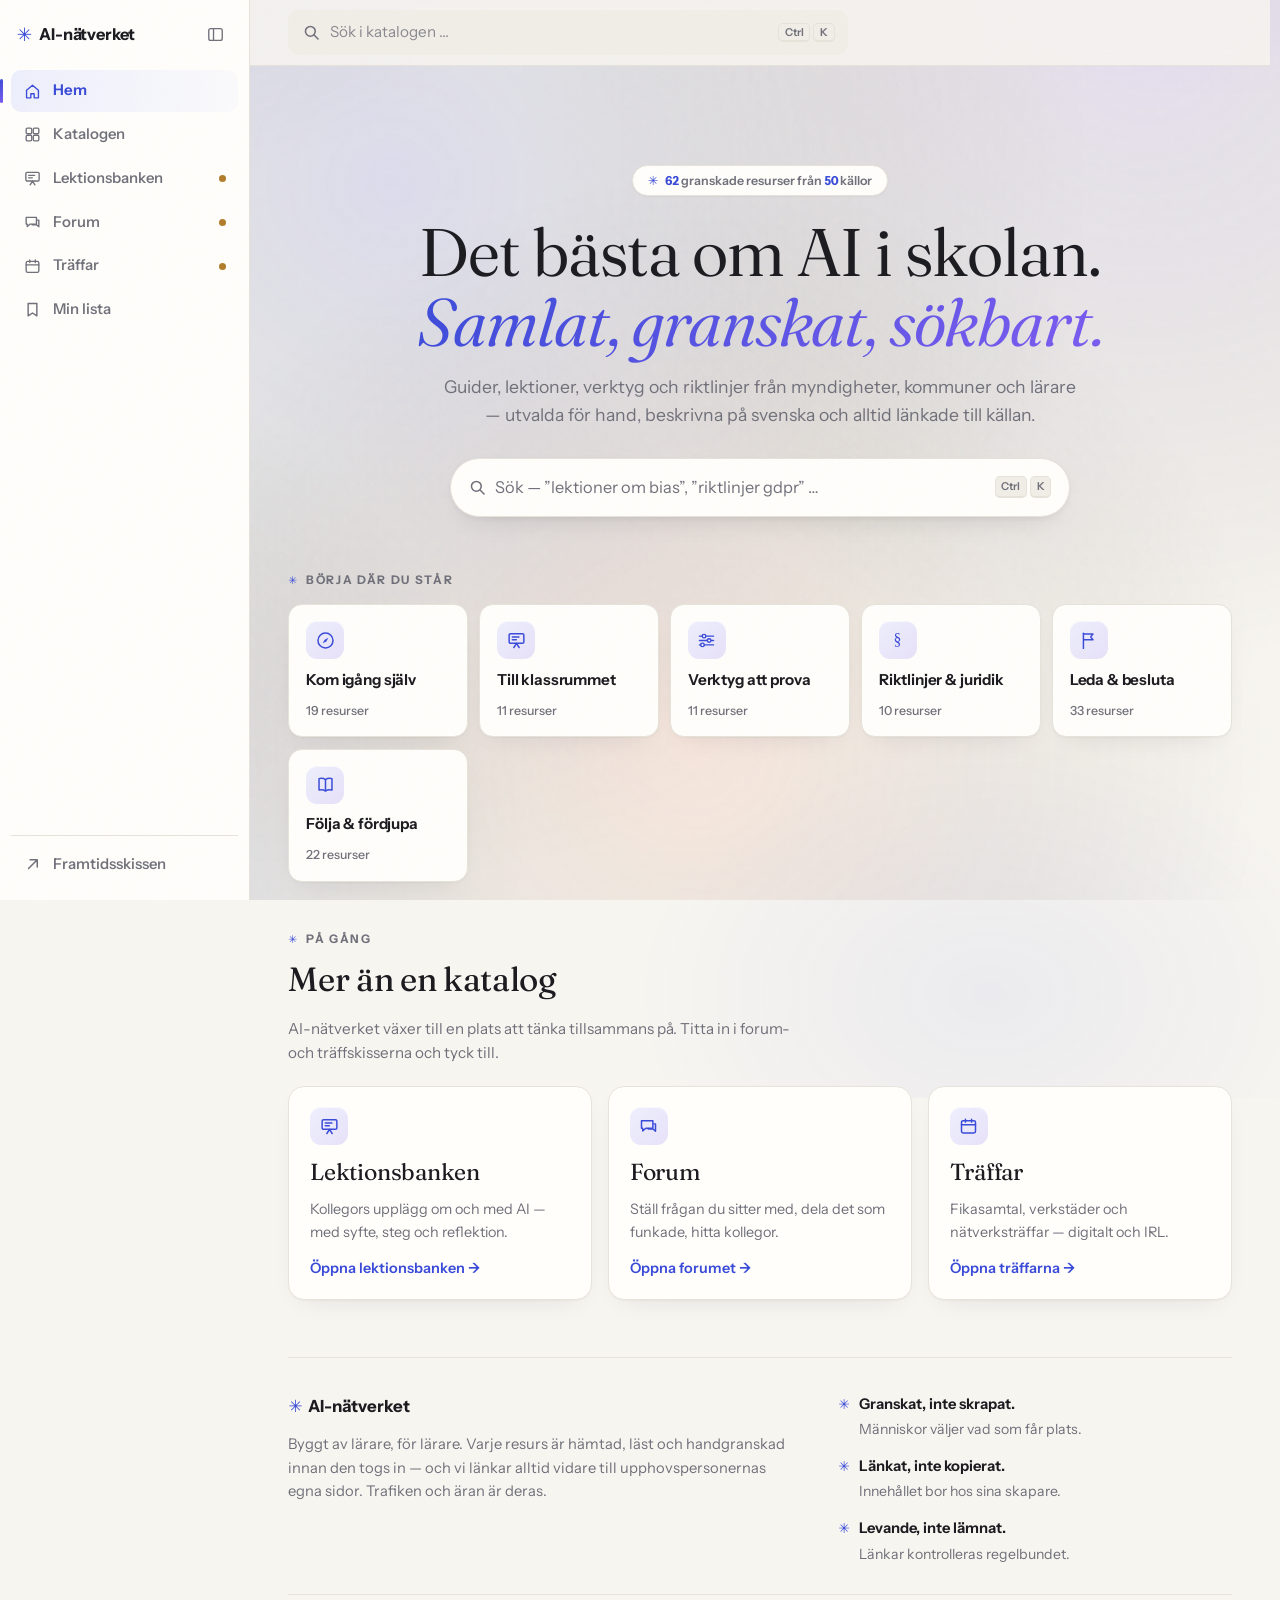
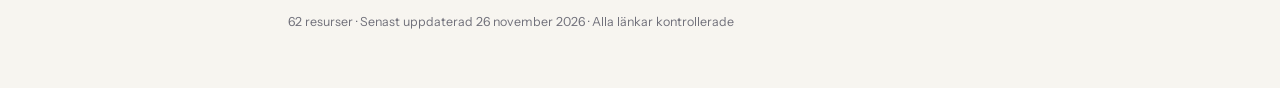
==== commit d8c1e860: "Gemenskapen in i huvudsajten: lektionsbank, levande forum och traffar Lanar in framtidsskissens inne" ====
--- a/site/index.html
+++ b/site/index.html
@@ -96,6 +96,7 @@
   <nav class="sidomeny__nav" aria-label="Huvudmeny">
     <a href="#/hem" data-vy="hem"><svg aria-hidden="true"><use href="#ik-hem"></use></svg><span class="sidomeny__text">Hem</span></a>
     <a href="#/katalog" data-vy="katalog"><svg aria-hidden="true"><use href="#ik-rutnat"></use></svg><span class="sidomeny__text">Katalogen</span></a>
+    <a href="#/lektioner" data-vy="lektioner"><svg aria-hidden="true"><use href="#ik-tavla"></use></svg><span class="sidomeny__text">Lektionsbanken</span><span class="demo-prik" title="Skiss"></span></a>
     <a href="#/forum" data-vy="forum"><svg aria-hidden="true"><use href="#ik-forum"></use></svg><span class="sidomeny__text">Forum</span><span class="demo-prik" title="Skiss"></span></a>
     <a href="#/traffar" data-vy="traffar"><svg aria-hidden="true"><use href="#ik-kalender"></use></svg><span class="sidomeny__text">Träffar</span><span class="demo-prik" title="Skiss"></span></a>
     <a href="#/lista" data-vy="lista"><svg aria-hidden="true"><use href="#ik-bokmarke"></use></svg><span class="sidomeny__text">Min lista</span><span class="nav__antal" id="lista-antal" hidden></span></a>
@@ -149,17 +150,23 @@
           <p class="mer__intro">AI-nätverket växer till en plats att tänka tillsammans på.
           Titta in i forum- och träffskisserna och tyck till.</p>
           <div class="mer__nat">
+            <a class="mer__kort" href="#/lektioner">
+              <span class="ik" aria-hidden="true"><svg><use href="#ik-tavla"></use></svg></span>
+              <h3>Lektionsbanken</h3>
+              <p>Kollegors upplägg om och med AI — med syfte, steg och reflektion.</p>
+              <span class="mer__lank">Öppna lektionsbanken →</span>
+            </a>
             <a class="mer__kort" href="#/forum">
               <span class="ik" aria-hidden="true"><svg><use href="#ik-forum"></use></svg></span>
-              <h3>Forum — tänk tillsammans</h3>
+              <h3>Forum</h3>
               <p>Ställ frågan du sitter med, dela det som funkade, hitta kollegor.</p>
-              <span class="mer__lank">Öppna forumskissen →</span>
+              <span class="mer__lank">Öppna forumet →</span>
             </a>
             <a class="mer__kort" href="#/traffar">
               <span class="ik" aria-hidden="true"><svg><use href="#ik-kalender"></use></svg></span>
-              <h3>Träffar — ses och lär</h3>
-              <p>Nätverksträffar, workshoppar och fikasamtal — digitalt och IRL.</p>
-              <span class="mer__lank">Öppna träffskissen →</span>
+              <h3>Träffar</h3>
+              <p>Fikasamtal, verkstäder och nätverksträffar — digitalt och IRL.</p>
+              <span class="mer__lank">Öppna träffarna →</span>
             </a>
           </div>
         </div>
@@ -229,26 +236,39 @@
       </div>
     </section>
 
+    <section class="vy" data-vy="lektioner" aria-label="Lektionsbanken">
+      <div class="ram">
+        <div class="vy__huvud">
+          <p class="ogonbryn">Lektionsbanken · <span class="demo-ord">Skiss</span></p>
+          <h2>Undervisning om och med AI</h2>
+          <p class="mer__intro">Beprövade upplägg från kollegor — med syfte, material, steg
+          och lärarens egen reflektion. Klicka på en lektion för hela upplägget.</p>
+        </div>
+        <p class="demo-banner">Lektionerna nedan är exempel, och det du delar sparas bara i
+        din webbläsare — men flödena är på riktigt. Tyck till i Utvärderingsrummet.</p>
+        <div class="verktygsrad">
+          <div class="chips" id="lek-filter" role="group" aria-label="Filtrera lektioner"></div>
+          <button class="knapp knapp--primar" id="lek-dela" type="button">+ Dela en lektion</button>
+        </div>
+        <div class="lek-nat" id="lek-nat"></div>
+      </div>
+    </section>
+
     <section class="vy" data-vy="forum" aria-label="Forum">
       <div class="ram ram--smal">
         <div class="vy__huvud">
           <p class="ogonbryn">Forum · <span class="demo-ord">Skiss</span></p>
           <h2>Tänk tillsammans</h2>
-          <p class="mer__intro">Så här är forumet tänkt. Allt nedan är exempelinnehåll —
-          säg vad som saknas innan vi bygger på riktigt.</p>
-        </div>
-        <div class="skiss-komponera" aria-disabled="true">
-          <span>Ställ en fråga eller dela något som funkade …</span>
-          <span class="skiss-komponera__knapp">Kommer snart</span>
-        </div>
-        <div class="tradar">
-          <div class="trad"><span class="demo-prick" style="--k:var(--k-kommun)"></span><div class="trad__text"><b>Hur gör ni med AI på nationella prov?</b><span>Högstadiet · Bedömning · för 2 tim sedan</span></div><span class="demo-meta">14 svar</span></div>
-          <div class="trad"><span class="demo-prick" style="--k:var(--k-privatperson)"></span><div class="trad__text"><b>Bästa prompten för läsförståelse i åk 5?</b><span>Mellanstadiet · Språkutveckling · igår</span></div><span class="demo-meta">9 svar</span></div>
-          <div class="trad"><span class="demo-prick" style="--k:var(--k-larosate)"></span><div class="trad__text"><b>Boktips: AI-litteracitet i praktiken</b><span>Alla stadier · Fördjupning · i måndags</span></div><span class="demo-meta">3 svar</span></div>
-          <div class="trad"><span class="demo-prick" style="--k:var(--k-myndighet)"></span><div class="trad__text"><b>Vem har testat Skolverkets nya webbkurs?</b><span>Kompetensutveckling · förra veckan</span></div><span class="demo-meta">21 svar</span></div>
-          <div class="trad"><span class="demo-prick" style="--k:var(--k-organisation)"></span><div class="trad__text"><b>AI-policy för vårdnadshavare — hur kommunicerar ni?</b><span>Skolledare · Juridik & GDPR · förra veckan</span></div><span class="demo-meta">7 svar</span></div>
-        </div>
-        <a class="mer__lank" href="prototyp/index.html">Hela forumskissen finns i framtidsskissen <svg aria-hidden="true"><use href="#ik-extern"></use></svg></a>
+          <p class="mer__intro">Ställ frågan du sitter med, dela det som funkade,
+          hitta kollegor med samma utmaning.</p>
+        </div>
+        <p class="demo-banner">Trådarna är exempel, och det du skriver sparas bara i din
+        webbläsare — men flödena är på riktigt. Tyck till i Utvärderingsrummet.</p>
+        <div class="verktygsrad">
+          <div class="chips" id="forum-kategorier" role="group" aria-label="Filtrera på kategori"></div>
+          <button class="knapp knapp--primar" id="trad-ny" type="button">+ Starta en tråd</button>
+        </div>
+        <div class="tradar" id="tradar-lista"></div>
       </div>
     </section>
 
@@ -257,19 +277,16 @@
         <div class="vy__huvud">
           <p class="ogonbryn">Träffar · <span class="demo-ord">Skiss</span></p>
           <h2>Ses och lär</h2>
-          <p class="mer__intro">Nätverksträffar, workshoppar och fikasamtal — skapa en träff
-          eller anmäl dig till nästa. Exempelinnehåll nedan.</p>
-        </div>
-        <div class="traffar">
-          <div class="traff"><span class="demo-datum"><b>12</b>dec</span><div class="trad__text"><b>Nätverksträff: AI-verktyg i praktiken</b><span>Digitalt · 15.30–17.00 · 23 anmälda</span></div><span class="demo-knapp">Anmäl</span></div>
-          <div class="traff"><span class="demo-datum"><b>15</b>jan</span><div class="trad__text"><b>Workshop: bygg er AI-policy</b><span>Jönköping · heldag · 8 platser kvar</span></div><span class="demo-knapp">Anmäl</span></div>
-          <div class="traff"><span class="demo-datum"><b>29</b>jan</span><div class="trad__text"><b>Fikasamtal: AI i förskolan</b><span>Digitalt · 19.00–20.00 · öppet för alla</span></div><span class="demo-knapp">Anmäl</span></div>
-        </div>
-        <div class="skiss-komponera" aria-disabled="true">
-          <span>Skapa en egen träff …</span>
-          <span class="skiss-komponera__knapp">Kommer snart</span>
-        </div>
-        <a class="mer__lank" href="prototyp/index.html">Hela träffskissen finns i framtidsskissen <svg aria-hidden="true"><use href="#ik-extern"></use></svg></a>
+          <p class="mer__intro">Digitala fikasamtal, verkstäder och nätverksträffar —
+          anmäl dig, eller skapa en egen.</p>
+        </div>
+        <p class="demo-banner">Träffarna är exempel, och anmälningar sparas bara i din
+        webbläsare — men flödena är på riktigt. Tyck till i Utvärderingsrummet.</p>
+        <div class="verktygsrad">
+          <span class="verktygsrad__text" id="traff-antal"></span>
+          <button class="knapp knapp--primar" id="traff-ny" type="button">+ Skapa en träff</button>
+        </div>
+        <div class="traffar" id="traffar-lista"></div>
       </div>
     </section>
 
@@ -319,7 +336,13 @@
   <div class="palett__resultat" id="palett-resultat" role="listbox" aria-label="Sökträffar"></div>
 </dialog>
 
+<dialog class="dialog detalj" id="detalj" aria-label="Detaljer">
+  <button class="dialog__stang" type="button" data-stang aria-label="Stäng">×</button>
+  <div class="detalj__kropp" id="detalj-kropp"></div>
+</dialog>
+
 <script src="data.js"></script>
+<script src="prototyp/demo.js"></script>
 <script src="app.js"></script>
 </body>
 </html>
--- a/site/stil.css
+++ b/site/stil.css
@@ -585,6 +585,131 @@
   white-space: nowrap;
 }
 
+/* ---------- Gemenskapen: lektionsbank, forum, träffar ---------- */
+
+.demo-banner {
+  font-size: 0.85rem;
+  color: var(--text2);
+  background: color-mix(in srgb, var(--varning) 9%, var(--yta));
+  border: 1px solid color-mix(in srgb, var(--varning) 30%, var(--linje));
+  border-radius: 12px;
+  padding: 0.6rem 0.9rem;
+  margin-bottom: 1.1rem;
+}
+
+.verktygsrad { display: flex; flex-wrap: wrap; align-items: center; gap: 0.6rem; margin-bottom: 1.2rem; }
+.verktygsrad .chips { flex: 1; min-width: 0; }
+.verktygsrad__text { flex: 1; font-size: 0.88rem; color: var(--text2); }
+
+.avatarini {
+  display: inline-grid;
+  place-items: center;
+  width: 30px;
+  height: 30px;
+  border-radius: 50%;
+  background: var(--abg, var(--yta2));
+  color: var(--afg, var(--text2));
+  font-size: 0.72rem;
+  font-weight: 700;
+  flex: none;
+}
+
+.lek-nat { display: grid; grid-template-columns: repeat(auto-fill, minmax(290px, 1fr)); gap: 1.1rem; }
+
+.lek {
+  display: flex;
+  flex-direction: column;
+  gap: 0.5rem;
+  min-width: 0;
+  background: var(--yta);
+  border: 1px solid var(--linje);
+  border-radius: var(--radie);
+  box-shadow: var(--skugga-vila), inset 0 1px 0 var(--inre-ljus);
+  padding: 1.05rem 1.15rem 1rem;
+  cursor: pointer;
+  transition: transform 0.2s ease, box-shadow 0.2s ease, border-color 0.2s ease;
+}
+.lek:hover { transform: translateY(-3px); box-shadow: var(--skugga-glod), inset 0 1px 0 var(--inre-ljus); border-color: color-mix(in srgb, var(--accent) 26%, var(--linje)); }
+
+.lek__topp { display: flex; align-items: center; gap: 0.5rem; flex-wrap: wrap; }
+.lek__tid { margin-left: auto; font-size: 0.74rem; font-weight: 600; color: var(--text2); }
+.lek h3 { font-family: var(--serif); font-weight: 460; font-size: 1.3rem; line-height: 1.16; font-variation-settings: "SOFT" 0, "WONK" 0; letter-spacing: -0.01em; }
+.lek:hover h3 { color: var(--accent); }
+.lek__intro { font-size: 0.89rem; color: var(--text2); display: -webkit-box; -webkit-line-clamp: 3; -webkit-box-orient: vertical; overflow: hidden; }
+.lek__meta { font-size: 0.78rem; font-weight: 600; color: var(--text2); }
+.lek__fot { margin-top: auto; display: flex; align-items: center; gap: 0.45rem; flex-wrap: wrap; padding-top: 0.55rem; border-top: 1px solid var(--linje); }
+.lek__forfattare { font-size: 0.8rem; color: var(--text2); min-width: 0; }
+
+.mode-badge {
+  font-size: 0.68rem;
+  font-weight: 700;
+  letter-spacing: 0.05em;
+  text-transform: uppercase;
+  border-radius: 999px;
+  padding: 0.12rem 0.55rem;
+}
+.mode-badge--om { background: var(--accent-tint); color: var(--accent); }
+.mode-badge--med { background: color-mix(in srgb, var(--k-kommun) 14%, transparent); color: var(--k-kommun); }
+
+.egen-badge {
+  font-size: 0.68rem;
+  font-weight: 700;
+  color: var(--varning);
+  background: color-mix(in srgb, var(--varning) 12%, transparent);
+  border-radius: 999px;
+  padding: 0.12rem 0.55rem;
+}
+
+.trad--klickbar { font: inherit; text-align: left; width: 100%; cursor: pointer; transition: transform 0.15s ease, border-color 0.15s ease, box-shadow 0.15s ease; }
+.trad--klickbar:hover, .traff--klickbar:hover { transform: translateY(-2px); border-color: color-mix(in srgb, var(--accent) 26%, var(--linje)); box-shadow: var(--skugga-vila); }
+.traff--klickbar { cursor: pointer; transition: transform 0.15s ease, border-color 0.15s ease, box-shadow 0.15s ease; }
+
+.platser { display: block; height: 5px; max-width: 180px; background: var(--yta2); border-radius: 99px; overflow: hidden; margin-top: 0.3rem; }
+.platser__bar { display: block; height: 100%; background: var(--grad); border-radius: 99px; }
+.platser__text { font-size: 0.72rem; color: var(--text2); }
+
+.demo-knapp--aktiv { font: inherit; cursor: pointer; background: none; }
+.demo-knapp--aktiv:hover:not(:disabled) { background: var(--accent-tint); }
+.demo-knapp--aktiv:disabled { opacity: 0.5; cursor: not-allowed; }
+
+.detalj { max-width: min(640px, calc(100vw - 2rem)); }
+.detalj__kropp { padding: 1.5rem 1.6rem; display: grid; gap: 0.7rem; max-height: min(82vh, 760px); overflow-y: auto; }
+.detalj__kropp h4 { font-size: 0.78rem; font-weight: 700; letter-spacing: 0.1em; text-transform: uppercase; color: var(--text2); margin-top: 0.4rem; }
+.detalj__kropp p { font-size: 0.93rem; }
+.detalj__rad { display: flex; align-items: center; gap: 0.6rem; color: var(--text2); font-size: 0.88rem; }
+.detalj__steg { display: grid; gap: 0.45rem; padding-left: 1.2rem; font-size: 0.92rem; }
+.detalj__steg li::marker { color: var(--accent); font-weight: 700; }
+
+.reflektion { background: var(--yta2); border-radius: 12px; padding: 0.8rem 1rem; font-size: 0.9rem; }
+.reflektion b { display: block; font-size: 0.78rem; text-transform: uppercase; letter-spacing: 0.08em; color: var(--text2); margin-bottom: 0.2rem; }
+
+.demo-not { font-size: 0.78rem; color: var(--text2); border-top: 1px solid var(--linje); padding-top: 0.7rem; }
+
+.svarslista { display: grid; gap: 0.6rem; }
+.svar { display: flex; gap: 0.6rem; align-items: flex-start; background: var(--yta2); border-radius: 12px; padding: 0.65rem 0.85rem; }
+.svar--egen { background: var(--accent-tint); }
+.svar > div { min-width: 0; }
+.svar b { font-size: 0.8rem; }
+.svar p { font-size: 0.89rem; margin: 0; }
+
+.falt { display: grid; gap: 0.75rem; margin-top: 0.4rem; justify-items: start; }
+.falt label { display: grid; gap: 0.25rem; width: 100%; font-size: 0.8rem; font-weight: 650; color: var(--text2); }
+.falt input, .falt select, .falt textarea {
+  font: inherit;
+  font-size: 0.93rem;
+  color: var(--text);
+  background: var(--grund);
+  border: 1px solid var(--linje);
+  border-radius: 10px;
+  padding: 0.55rem 0.7rem;
+  width: 100%;
+  min-width: 0;
+}
+.falt input:focus-visible, .falt select:focus-visible, .falt textarea:focus-visible { outline: none; border-color: var(--accent); box-shadow: 0 0 0 3px color-mix(in srgb, var(--accent) 14%, transparent); }
+.falt textarea { resize: vertical; }
+.falt__rad { display: grid; grid-template-columns: repeat(auto-fit, minmax(120px, 1fr)); gap: 0.6rem; width: 100%; }
+.falt--rad { grid-auto-flow: column; grid-template-columns: minmax(0, 1fr) auto; align-items: center; }
+
 /* ---------- Filter ---------- */
 
 .filter {
